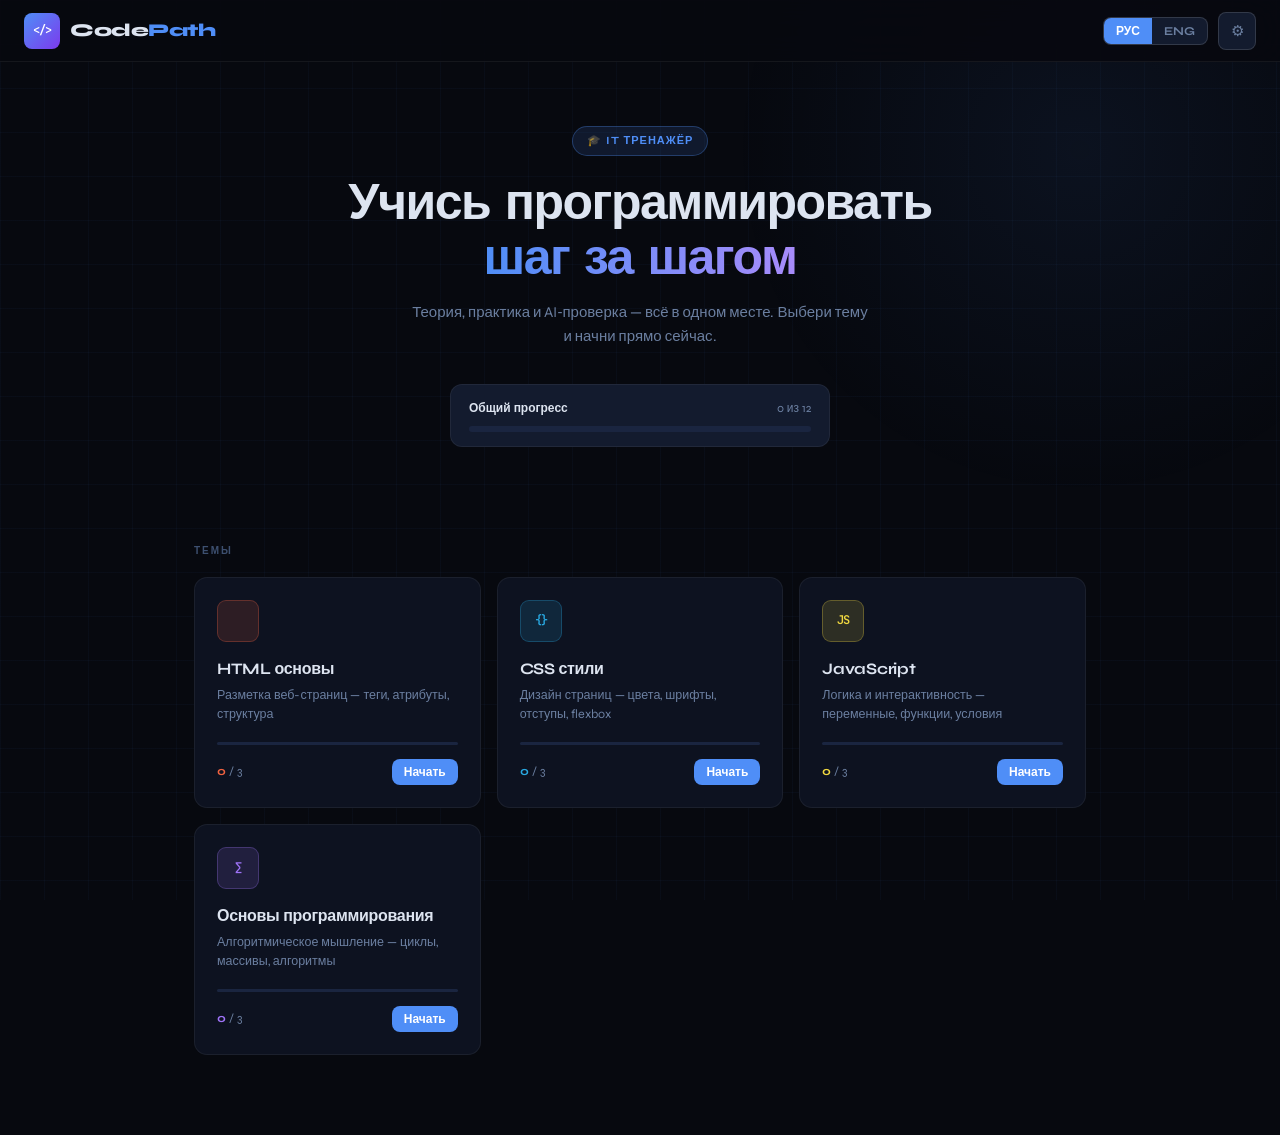
==== index.html @ 07f4901c "Create index.html" ====
<!DOCTYPE html>
<html lang="ru">
<head>
  <meta charset="UTF-8">
  <meta name="viewport" content="width=device-width, initial-scale=1.0">
  <title>CodePath — IT Тренажёр</title>
  <link rel="preconnect" href="https://fonts.googleapis.com">
  <link href="https://fonts.googleapis.com/css2?family=JetBrains+Mono:wght@400;500;600&family=Syne:wght@400;600;700;800&display=swap" rel="stylesheet">
  <style>
    :root {
      --bg:   #07090f;
      --bg2:  #0d1220;
      --bg3:  #131b2e;
      --bg4:  #1a2540;
      --bdr:  rgba(255,255,255,0.06);
      --bdr2: rgba(255,255,255,0.13);
      --txt:  #dde4f0;
      --txt2: #6b7fa0;
      --txt3: #3d5070;
      --acc:  #4f8ef7;
      --acc-g:rgba(79,142,247,0.13);
      --c-html:#f06240;
      --c-css: #29a8e0;
      --c-js:  #f0d840;
      --c-prog:#9f73f8;
      --ok:   #3ecf8e;
      --err:  #f87171;
      --warn: #fbbf24;
      --r: 13px;
      --font: 'Syne', sans-serif;
      --mono: 'JetBrains Mono', monospace;
    }
    *,*::before,*::after{box-sizing:border-box;margin:0;padding:0}
    html{scroll-behavior:smooth}
    body{font-family:var(--font);background:var(--bg);color:var(--txt);min-height:100vh;line-height:1.6;overflow-x:hidden}

    /* background grid */
    body::before{content:'';position:fixed;inset:0;
      background-image:linear-gradient(rgba(79,142,247,.04) 1px,transparent 1px),
                       linear-gradient(90deg,rgba(79,142,247,.04) 1px,transparent 1px);
      background-size:44px 44px;pointer-events:none;z-index:0}

    /* glow orbs */
    body::after{content:'';position:fixed;width:700px;height:700px;
      background:radial-gradient(circle,rgba(79,142,247,.07) 0%,transparent 70%);
      top:-200px;right:-150px;pointer-events:none;z-index:0}

    #root{position:relative;z-index:1;min-height:100vh}

    /* ── HEADER ── */
    header{
      position:sticky;top:0;z-index:100;
      background:rgba(7,9,15,.88);backdrop-filter:blur(20px);
      border-bottom:1px solid var(--bdr);
      padding:0 24px;height:62px;
      display:flex;align-items:center;justify-content:space-between}

    .logo{display:flex;align-items:center;gap:10px;cursor:pointer;text-decoration:none;color:inherit}
    .logo-mark{
      width:36px;height:36px;border-radius:8px;
      background:linear-gradient(135deg,var(--acc),#7c3aed);
      display:flex;align-items:center;justify-content:center;
      font-family:var(--mono);font-size:12px;font-weight:600;color:#fff;letter-spacing:-1px}
    .logo-name{font-size:18px;font-weight:800;letter-spacing:-.5px}
    .logo-name b{color:var(--acc);font-weight:800}

    .hdr-right{display:flex;align-items:center;gap:10px}
    .lang-sw{display:flex;background:var(--bg3);border:1px solid var(--bdr2);border-radius:8px;overflow:hidden}
    .lang-sw button{
      padding:6px 12px;font-family:var(--font);font-size:12px;font-weight:700;
      border:none;background:transparent;color:var(--txt2);cursor:pointer;transition:all .2s}
    .lang-sw button.on{background:var(--acc);color:#fff}
    .icon-btn{
      width:38px;height:38px;border:1px solid var(--bdr2);background:var(--bg3);border-radius:8px;
      color:var(--txt2);cursor:pointer;display:flex;align-items:center;justify-content:center;
      font-size:15px;transition:all .2s}
    .icon-btn:hover{border-color:var(--acc);color:var(--acc);background:var(--acc-g)}

    /* ── VIEWS ── */
    .view{display:none;animation:fadeUp .25s ease}
    .view.on{display:block}
    @keyframes fadeUp{from{opacity:0;transform:translateY(10px)}to{opacity:1;transform:translateY(0)}}

    /* ── HOME ── */
    .hero{max-width:860px;margin:0 auto;padding:64px 24px 40px;text-align:center}
    .hero-badge{
      display:inline-flex;align-items:center;gap:6px;
      background:var(--acc-g);border:1px solid rgba(79,142,247,.3);
      color:var(--acc);padding:5px 14px;border-radius:100px;
      font-size:11px;font-weight:700;letter-spacing:1px;text-transform:uppercase;margin-bottom:20px}
    .hero h1{font-size:clamp(30px,5vw,50px);font-weight:800;letter-spacing:-1.5px;line-height:1.1;margin-bottom:14px}
    .hero h1 .hl{background:linear-gradient(90deg,var(--acc),#a78bfa);-webkit-background-clip:text;-webkit-text-fill-color:transparent}
    .hero p{font-size:15px;color:var(--txt2);max-width:460px;margin:0 auto 36px}

    .overall{
      background:var(--bg3);border:1px solid var(--bdr);border-radius:12px;
      padding:14px 18px;max-width:380px;margin:0 auto 56px;text-align:left}
    .overall-top{display:flex;justify-content:space-between;font-size:12px;color:var(--txt2);margin-bottom:8px}
    .overall-top strong{color:var(--txt);font-weight:600}
    .pbar{height:6px;background:var(--bg4);border-radius:99px;overflow:hidden}
    .pbar-fill{height:100%;border-radius:99px;background:linear-gradient(90deg,var(--acc),#a78bfa);transition:width .5s ease}

    .sec-label{font-size:10px;font-weight:700;letter-spacing:2px;text-transform:uppercase;color:var(--txt3);margin-bottom:18px}
    .topics-wrap{max-width:940px;margin:0 auto;padding:0 24px 80px}
    .topics-grid{display:grid;grid-template-columns:repeat(auto-fill,minmax(270px,1fr));gap:16px}

    .tc{
      background:var(--bg2);border:1px solid var(--bdr);border-radius:var(--r);
      padding:22px;cursor:pointer;transition:all .25s;position:relative;overflow:hidden}
    .tc::after{content:'';position:absolute;top:0;left:0;right:0;height:2px;
      background:var(--tc);opacity:0;transition:opacity .2s}
    .tc:hover{border-color:var(--bdr2);transform:translateY(-2px)}
    .tc:hover::after{opacity:1}

    .tc-icon{
      width:42px;height:42px;border-radius:9px;
      background:color-mix(in srgb,var(--tc) 14%,transparent);
      border:1px solid color-mix(in srgb,var(--tc) 28%,transparent);
      display:flex;align-items:center;justify-content:center;
      font-family:var(--mono);font-size:12px;font-weight:600;
      color:var(--tc);margin-bottom:14px;letter-spacing:-1px}
    .tc-title{font-size:16px;font-weight:700;margin-bottom:5px;letter-spacing:-.3px}
    .tc-desc{font-size:12.5px;color:var(--txt2);line-height:1.5;margin-bottom:18px}
    .tc-pbar{height:3px;background:var(--bg4);border-radius:99px;margin:0 0 14px;overflow:hidden}
    .tc-pbar-fill{height:100%;border-radius:99px;background:var(--tc);transition:width .5s}
    .tc-foot{display:flex;align-items:center;justify-content:space-between}
    .tc-cnt{font-size:12px;color:var(--txt2)}
    .tc-cnt strong{color:var(--tc)}

    /* ── BUTTONS ── */
    .btn{padding:8px 16px;border-radius:8px;font-family:var(--font);font-size:13px;font-weight:600;
         cursor:pointer;transition:all .2s;border:none;display:inline-flex;align-items:center;gap:6px}
    .btn:disabled{opacity:.4;cursor:not-allowed;transform:none!important;filter:none!important}
    .btn-p{background:var(--acc);color:#fff}
    .btn-p:hover:not(:disabled){opacity:.85;transform:translateY(-1px)}
    .btn-o{background:transparent;border:1px solid var(--bdr2);color:var(--txt)}
    .btn-o:hover:not(:disabled){border-color:var(--acc);color:var(--acc)}
    .btn-ok{background:var(--ok);color:#021a0d}
    .btn-ok:hover:not(:disabled){opacity:.85}
    .btn-s{padding:6px 12px;font-size:12px}

    /* ── TOPIC VIEW ── */
    .inner{max-width:920px;margin:0 auto;padding:30px 24px 80px}
    .back-link{display:inline-flex;align-items:center;gap:6px;font-size:13px;color:var(--txt2);
               cursor:pointer;margin-bottom:28px;transition:color .2s}
    .back-link:hover{color:var(--acc)}

    .tv-head{display:flex;align-items:flex-start;gap:18px;margin-bottom:36px}
    .tv-icon{
      width:52px;height:52px;border-radius:11px;flex-shrink:0;
      display:flex;align-items:center;justify-content:center;
      font-family:var(--mono);font-size:14px;font-weight:600;letter-spacing:-1px}
    .tv-meta h2{font-size:24px;font-weight:800;letter-spacing:-.4px;margin-bottom:4px}
    .tv-meta p{font-size:13px;color:var(--txt2)}

    .ex-list{display:flex;flex-direction:column;gap:10px}
    .ex-row{
      background:var(--bg2);border:1px solid var(--bdr);border-radius:var(--r);
      padding:16px 18px;display:flex;align-items:center;gap:14px;
      cursor:pointer;transition:all .2s}
    .ex-row:hover{border-color:var(--bdr2);background:var(--bg3)}
    .ex-row.done{border-color:rgba(62,207,142,.2)}
    .ex-num{
      width:34px;height:34px;border-radius:8px;flex-shrink:0;
      display:flex;align-items:center;justify-content:center;
      font-size:12px;font-weight:700;font-family:var(--mono);
      background:var(--bg4);color:var(--txt2)}
    .ex-row.done .ex-num{background:rgba(62,207,142,.15);color:var(--ok)}
    .ex-info{flex:1}
    .ex-ttl{font-size:14px;font-weight:600;margin-bottom:1px}
    .ex-st{font-size:11.5px;color:var(--txt2)}
    .ex-row.done .ex-st{color:var(--ok)}
    .ex-arr{color:var(--txt3);font-size:18px;line-height:1}

    /* ── EXERCISE VIEW ── */
    .ev-wrap{max-width:760px;margin:0 auto;padding:28px 24px 80px}
    .ev-top{display:flex;align-items:center;justify-content:space-between;margin-bottom:28px}
    .ev-ctr{font-size:11px;color:var(--txt2);background:var(--bg3);
            padding:4px 12px;border-radius:99px;border:1px solid var(--bdr)}

    .card{background:var(--bg2);border:1px solid var(--bdr);border-radius:var(--r);padding:26px;margin-bottom:16px}
    .card.task-card{background:linear-gradient(135deg,var(--bg2),rgba(79,142,247,.04));border-color:rgba(79,142,247,.2)}

    .chip{
      display:inline-block;font-size:9.5px;font-weight:700;letter-spacing:1.5px;
      text-transform:uppercase;padding:3px 8px;border-radius:4px;margin-bottom:12px}
    .chip-t{background:rgba(79,142,247,.15);color:var(--acc)}
    .chip-task{background:rgba(159,115,248,.15);color:#a78bfa}
    .chip-ok{background:rgba(62,207,142,.15);color:var(--ok)}
    .chip-err{background:rgba(248,113,113,.15);color:var(--err)}

    .card h3{font-size:17px;font-weight:700;letter-spacing:-.3px;margin-bottom:12px}
    .theory-body{font-size:13.5px;color:var(--txt2);line-height:1.85}
    .theory-body code{
      font-family:var(--mono);font-size:12px;background:var(--bg4);
      padding:2px 6px;border-radius:4px;color:var(--acc)}
    .theory-body strong{color:var(--txt);font-weight:600}

    .task-body{font-size:14.5px;line-height:1.7}
    .task-body code{font-family:var(--mono);font-size:12.5px;background:var(--bg4);padding:2px 6px;border-radius:4px;color:#a78bfa}
    .task-body strong{font-weight:700}

    .ans-lbl{display:flex;align-items:center;justify-content:space-between;
             font-size:12px;font-weight:600;color:var(--txt2);margin-bottom:8px}
    .ans-ta{
      width:100%;min-height:90px;background:var(--bg2);border:1px solid var(--bdr2);
      border-radius:10px;padding:13px 15px;font-family:var(--mono);font-size:13px;
      color:var(--txt);resize:vertical;outline:none;transition:border-color .2s,box-shadow .2s;line-height:1.6}
    .ans-ta:focus{border-color:var(--acc);box-shadow:0 0 0 3px var(--acc-g)}
    .ans-ta::placeholder{color:var(--txt3)}

    .hint-box{
      background:var(--bg4);border:1px solid rgba(240,216,64,.2);border-radius:8px;
      padding:9px 13px;font-size:13px;color:#f0d840;font-family:var(--mono);
      margin-top:8px;display:none;animation:fadeUp .2s ease}
    .hint-box.on{display:block}

    .api-warn{
      background:rgba(251,191,36,.08);border:1px solid rgba(251,191,36,.22);
      border-radius:8px;padding:9px 13px;font-size:12.5px;color:var(--warn);
      margin-bottom:12px;display:none;align-items:center;gap:6px}
    .api-warn.on{display:flex}
    .api-warn button{background:none;border:none;color:var(--warn);text-decoration:underline;
                     cursor:pointer;font-size:12.5px;font-family:var(--font);padding:0}

    .ans-actions{display:flex;gap:10px;align-items:center;flex-wrap:wrap;margin-top:12px}

    .fb-card{
      background:var(--bg2);border:1px solid var(--bdr);border-radius:var(--r);
      padding:22px;margin-top:16px;display:none;animation:fadeUp .3s ease}
    .fb-card.ok{border-color:rgba(62,207,142,.25)}
    .fb-text{font-size:13.5px;line-height:1.85;color:var(--txt2);white-space:pre-wrap}
    .fb-actions{display:flex;gap:10px;margin-top:16px;flex-wrap:wrap}

    .done-banner{
      background:linear-gradient(135deg,rgba(62,207,142,.08),rgba(79,142,247,.06));
      border:1px solid rgba(62,207,142,.22);border-radius:var(--r);
      padding:28px;text-align:center;margin-top:20px;display:none;animation:fadeUp .4s ease}
    .done-banner.on{display:block}
    .done-banner h3{font-size:20px;margin-bottom:6px}
    .done-banner p{color:var(--txt2);font-size:13.5px}

    /* loading dots */
    .dots{display:inline-flex;gap:4px;align-items:center}
    .dots span{width:5px;height:5px;border-radius:50%;background:var(--acc);animation:dot 1.2s infinite ease-in-out}
    .dots span:nth-child(1){animation-delay:0s}
    .dots span:nth-child(2){animation-delay:.2s}
    .dots span:nth-child(3){animation-delay:.4s}
    @keyframes dot{0%,80%,100%{transform:scale(.5);opacity:.3}40%{transform:scale(1);opacity:1}}

    /* ── MODAL ── */
    .modal-ov{
      position:fixed;inset:0;background:rgba(0,0,0,.65);backdrop-filter:blur(5px);
      z-index:200;display:none;align-items:center;justify-content:center;padding:24px}
    .modal-ov.on{display:flex;animation:fadeUp .2s ease}
    .modal{
      background:var(--bg2);border:1px solid var(--bdr2);border-radius:16px;
      padding:30px;width:100%;max-width:400px}
    .modal h3{font-size:18px;font-weight:700;margin-bottom:6px}
    .modal p{font-size:13px;color:var(--txt2);margin-bottom:20px;line-height:1.6}
    .flbl{font-size:11px;font-weight:700;color:var(--txt2);display:block;margin-bottom:6px;letter-spacing:.5px}
    .finp{
      width:100%;background:var(--bg3);border:1px solid var(--bdr2);border-radius:8px;
      padding:10px 13px;font-family:var(--mono);font-size:13px;color:var(--txt);outline:none;transition:border-color .2s}
    .finp:focus{border-color:var(--acc)}
    .modal-act{display:flex;gap:10px;justify-content:flex-end;margin-top:18px}

    ::-webkit-scrollbar{width:5px}
    ::-webkit-scrollbar-track{background:var(--bg)}
    ::-webkit-scrollbar-thumb{background:var(--bg4);border-radius:99px}

    @media(max-width:600px){
      .topics-grid{grid-template-columns:1fr}
      .hero h1{font-size:26px}
      .inner,.ev-wrap{padding:18px 14px 60px}
    }
  </style>
</head>
<body>
<div id="root">

<!-- ── HEADER ── -->
<header>
  <div class="logo" onclick="goHome()">
    <div class="logo-mark">&lt;/&gt;</div>
    <div class="logo-name">Code<b>Path</b></div>
  </div>
  <div class="hdr-right">
    <div class="lang-sw">
      <button id="btn-ru" class="on" onclick="setLang('ru')">РУС</button>
      <button id="btn-en" onclick="setLang('en')">ENG</button>
    </div>
    <button class="icon-btn" onclick="openSettings()" title="API">⚙</button>
  </div>
</header>

<!-- ── HOME ── -->
<div class="view on" id="view-home">
  <div class="hero">
    <div class="hero-badge" id="h-badge">🎓 IT Тренажёр</div>
    <h1 id="h-title">Учись программировать<br><span class="hl">шаг за шагом</span></h1>
    <p id="h-sub">Теория, практика и AI-проверка — всё в одном месте. Выбери тему и начни прямо сейчас.</p>
    <div class="overall">
      <div class="overall-top"><strong id="h-prog-lbl">Общий прогресс</strong><span id="h-prog-cnt">0 / 12</span></div>
      <div class="pbar"><div class="pbar-fill" id="h-prog-fill" style="width:0%"></div></div>
    </div>
  </div>
  <div class="topics-wrap">
    <div class="sec-label" id="h-sec-lbl">ТЕМЫ</div>
    <div class="topics-grid" id="topics-grid"></div>
  </div>
</div>

<!-- ── TOPIC VIEW ── -->
<div class="view" id="view-topic">
  <div class="inner">
    <div class="back-link" id="tv-back" onclick="goHome()">← <span id="tv-back-txt">Назад к темам</span></div>
    <div class="tv-head">
      <div class="tv-icon" id="tv-icon"></div>
      <div class="tv-meta"><h2 id="tv-title"></h2><p id="tv-desc"></p></div>
    </div>
    <div class="sec-label" id="tv-sec-lbl">УПРАЖНЕНИЯ</div>
    <div class="ex-list" id="ex-list"></div>
  </div>
</div>

<!-- ── EXERCISE VIEW ── -->
<div class="view" id="view-exercise">
  <div class="ev-wrap">
    <div class="ev-top">
      <div class="back-link" id="ev-back" style="margin-bottom:0"></div>
      <div class="ev-ctr" id="ev-ctr"></div>
    </div>

    <div class="card" id="theory-card">
      <span class="chip chip-t" id="ev-theory-lbl">ТЕОРИЯ</span>
      <h3 id="ev-title"></h3>
      <div class="theory-body" id="ev-theory"></div>
    </div>

    <div class="card task-card">
      <span class="chip chip-task" id="ev-task-lbl">ЗАДАНИЕ</span>
      <div class="task-body" id="ev-task"></div>
    </div>

    <div class="api-warn" id="api-warn">
      <span>⚠</span>
      <span id="api-warn-txt"></span>
    </div>

    <div style="margin-bottom:14px">
      <div class="ans-lbl">
        <span id="ev-ans-lbl">Твой ответ</span>
        <button class="btn btn-o btn-s" onclick="toggleHint()">💡 <span id="ev-hint-lbl">Подсказка</span></button>
      </div>
      <textarea class="ans-ta" id="ans-ta" rows="4"></textarea>
      <div class="hint-box" id="hint-box"></div>
    </div>

    <div class="ans-actions">
      <button class="btn btn-p" id="check-btn" onclick="checkAnswer()">
        <span id="check-txt">Проверить ответ</span>
      </button>
    </div>

    <div class="fb-card" id="fb-card">
      <span class="chip" id="fb-chip">РЕЗУЛЬТАТ</span>
      <div class="fb-text" id="fb-text"></div>
      <div class="fb-actions" id="fb-acts"></div>
    </div>

    <div class="done-banner" id="done-banner">
      <div style="font-size:38px;margin-bottom:10px">🎉</div>
      <h3 id="done-title">Тема завершена!</h3>
      <p id="done-sub">Ты выполнил все упражнения по этой теме</p>
      <button class="btn btn-p" style="margin-top:14px" onclick="goHome()">← <span id="done-home">На главную</span></button>
    </div>
  </div>
</div>

</div><!-- #root -->

<!-- ── MODAL ── -->
<div class="modal-ov" id="modal-settings" onclick="if(event.target===this)closeSettings()">
  <div class="modal">
    <h3 id="m-title">Настройки API</h3>
    <p id="m-desc">Ключ нужен для AI‑проверки ответов. Он хранится только в твоём браузере.</p>
    <label class="flbl" id="m-lbl">Claude API ключ</label>
    <input class="finp" type="password" id="api-input" placeholder="sk-ant-api03-...">
    <div class="modal-act">
      <button class="btn btn-o" onclick="closeSettings()" id="m-cancel">Отмена</button>
      <button class="btn btn-p" onclick="saveSettings()" id="m-save">Сохранить</button>
    </div>
  </div>
</div>

<script>
// ─────────────────────────── STRINGS ───────────────────────────
const STR = {
  ru:{
    badge:'🎓 IT Тренажёр',
    title:'Учись программировать<br><span class="hl">шаг за шагом</span>',
    sub:'Теория, практика и AI‑проверка — всё в одном месте. Выбери тему и начни прямо сейчас.',
    progLbl:'Общий прогресс',topicsSec:'ТЕМЫ',exSec:'УПРАЖНЕНИЯ',
    theoryLbl:'ТЕОРИЯ',taskLbl:'ЗАДАНИЕ',fbLbl:'РЕЗУЛЬТАТ',
    ansLbl:'Твой ответ',hintLbl:'Подсказка',
    checkBtn:'Проверить ответ',checking:'Проверяю...',
    next:'→ Следующее',retry:'Попробовать снова',
    back:'Назад к темам',home:'На главную',
    start:'Начать',cont:'Продолжить',done:'✓ Завершено',
    stDone:'✓ Выполнено',stPend:'Не выполнено',
    warnPre:'Добавь API ключ в ',warnLink:'настройках',warnPost:' для AI‑проверки.',
    doneTitle:'Тема завершена!',doneSub:'Ты выполнил все упражнения по этой теме',
    mTitle:'Настройки API',
    mDesc:'Ключ нужен для AI‑проверки ответов. Он хранится только в твоём браузере.',
    mLbl:'Claude API ключ',mCancel:'Отмена',mSave:'Сохранить',
    netErr:'⚠ Ошибка соединения. Проверь интернет и API ключ.',
    keyErr:'⚠ API ключ не найден. Добавь его в настройках (⚙).',
    of:'из',ph:'Напиши свой ответ здесь...'
  },
  en:{
    badge:'🎓 IT Trainer',
    title:'Learn to code<br><span class="hl">step by step</span>',
    sub:'Theory, practice, and AI feedback — all in one place. Choose a topic and start now.',
    progLbl:'Overall Progress',topicsSec:'TOPICS',exSec:'EXERCISES',
    theoryLbl:'THEORY',taskLbl:'TASK',fbLbl:'RESULT',
    ansLbl:'Your Answer',hintLbl:'Hint',
    checkBtn:'Check Answer',checking:'Checking...',
    next:'→ Next',retry:'Try Again',
    back:'Back to Topics',home:'Home',
    start:'Start',cont:'Continue',done:'✓ Done',
    stDone:'✓ Completed',stPend:'Not completed',
    warnPre:'Add an API key in ',warnLink:'settings',warnPost:' to enable AI checking.',
    doneTitle:'Topic Completed!',doneSub:'You completed all exercises in this topic',
    mTitle:'API Settings',
    mDesc:'The key is used for AI answer checking. It is stored only in your browser.',
    mLbl:'Claude API Key',mCancel:'Cancel',mSave:'Save',
    netErr:'⚠ Connection error. Check your internet and API key.',
    keyErr:'⚠ API key not found. Add it in settings (⚙).',
    of:'of',ph:'Write your answer here...'
  }
};

// ─────────────────────────── DATA ───────────────────────────
const TOPICS = {
  html:{
    icon:'</>',color:'#f06240',
    ru:{title:'HTML основы',desc:'Разметка веб-страниц — теги, атрибуты, структура'},
    en:{title:'HTML Basics',desc:'Web page markup — tags, attributes, structure'},
    exercises:[
      {id:'html-1',
       ru:{title:'Первый тег',
           theory:`<strong>HTML</strong> — язык разметки для создания веб-страниц.<br><br>
Каждый элемент описывается <strong>тегом</strong>:<br>
<code>&lt;тег&gt;содержимое&lt;/тег&gt;</code><br><br>
Заголовки: <code>&lt;h1&gt;</code> — самый крупный, <code>&lt;h6&gt;</code> — самый мелкий.`,
           task:'Напиши HTML-код заголовка первого уровня с текстом: <strong>Привет, мир!</strong>',
           hint:'&lt;h1&gt;Привет, мир!&lt;/h1&gt;'},
       en:{title:'First Tag',
           theory:`<strong>HTML</strong> is the markup language for web pages.<br><br>
Every element is described with a <strong>tag</strong>:<br>
<code>&lt;tag&gt;content&lt;/tag&gt;</code><br><br>
Headings: <code>&lt;h1&gt;</code> is largest, <code>&lt;h6&gt;</code> is smallest.`,
           task:'Write HTML code for a first-level heading with text: <strong>Hello, World!</strong>',
           hint:'&lt;h1&gt;Hello, World!&lt;/h1&gt;'}},
      {id:'html-2',
       ru:{title:'Ссылки',
           theory:`Ссылки — тег <code>&lt;a&gt;</code> с атрибутом <code>href</code>:<br>
<code>&lt;a href="https://example.com"&gt;текст&lt;/a&gt;</code><br><br>
Открыть в новой вкладке: <code>target="_blank"</code>`,
           task:'Создай ссылку на <strong>https://google.com</strong> с текстом <strong>Поиск</strong>',
           hint:'&lt;a href="https://google.com"&gt;Поиск&lt;/a&gt;'},
       en:{title:'Links',
           theory:`Links use the <code>&lt;a&gt;</code> tag with an <code>href</code> attribute:<br>
<code>&lt;a href="https://example.com"&gt;text&lt;/a&gt;</code><br><br>
Open in a new tab: <code>target="_blank"</code>`,
           task:'Create a link to <strong>https://google.com</strong> with text <strong>Search</strong>',
           hint:'&lt;a href="https://google.com"&gt;Search&lt;/a&gt;'}},
      {id:'html-3',
       ru:{title:'Списки',
           theory:`Два вида списков:<br>
• <code>&lt;ul&gt;</code> — маркированный<br>
• <code>&lt;ol&gt;</code> — нумерованный<br><br>
Каждый пункт — <code>&lt;li&gt;</code>:<br>
<code>&lt;ul&gt;&lt;li&gt;Пункт&lt;/li&gt;&lt;li&gt;Пункт&lt;/li&gt;&lt;/ul&gt;</code>`,
           task:'Создай маркированный список с тремя любыми языками программирования',
           hint:'&lt;ul&gt;&lt;li&gt;Python&lt;/li&gt;&lt;li&gt;JavaScript&lt;/li&gt;&lt;li&gt;HTML&lt;/li&gt;&lt;/ul&gt;'},
       en:{title:'Lists',
           theory:`Two list types:<br>
• <code>&lt;ul&gt;</code> — unordered (bulleted)<br>
• <code>&lt;ol&gt;</code> — ordered (numbered)<br><br>
Each item uses <code>&lt;li&gt;</code>:<br>
<code>&lt;ul&gt;&lt;li&gt;Item&lt;/li&gt;&lt;li&gt;Item&lt;/li&gt;&lt;/ul&gt;</code>`,
           task:'Create an unordered list with three programming languages',
           hint:'&lt;ul&gt;&lt;li&gt;Python&lt;/li&gt;&lt;li&gt;JavaScript&lt;/li&gt;&lt;li&gt;HTML&lt;/li&gt;&lt;/ul&gt;'}}
    ]
  },
  css:{
    icon:'{}',color:'#29a8e0',
    ru:{title:'CSS стили',desc:'Дизайн страниц — цвета, шрифты, отступы, flexbox'},
    en:{title:'CSS Styles',desc:'Page design — colors, fonts, spacing, flexbox'},
    exercises:[
      {id:'css-1',
       ru:{title:'Цвет текста',
           theory:`<strong>CSS</strong> задаёт внешний вид HTML-элементов.<br><br>
Синтаксис: <code>селектор { свойство: значение; }</code><br><br>
Цвет текста — <code>color</code>:<br>
<code>p { color: red; }</code><br><br>
Цвет фона — <code>background-color</code>:<br>
<code>body { background-color: #fff; }</code>`,
           task:'Напиши CSS, чтобы все <code>&lt;h1&gt;</code> были синими (<code>blue</code>)',
           hint:'h1 { color: blue; }'},
       en:{title:'Text Color',
           theory:`<strong>CSS</strong> defines how HTML elements look.<br><br>
Syntax: <code>selector { property: value; }</code><br><br>
Text color — <code>color</code>:<br>
<code>p { color: red; }</code><br><br>
Background — <code>background-color</code>:<br>
<code>body { background-color: #fff; }</code>`,
           task:'Write CSS to make all <code>&lt;h1&gt;</code> tags blue',
           hint:'h1 { color: blue; }'}},
      {id:'css-2',
       ru:{title:'Отступы',
           theory:`• <code>padding</code> — внутренний отступ<br>
• <code>margin</code> — внешний отступ<br><br>
<code>div { padding: 20px; }</code> — со всех сторон<br>
<code>div { margin-bottom: 10px; }</code> — только снизу`,
           task:'CSS для <code>.card</code>: внутренний отступ <code>20px</code>, внешний снизу <code>10px</code>',
           hint:'.card { padding: 20px; margin-bottom: 10px; }'},
       en:{title:'Spacing',
           theory:`• <code>padding</code> — inner spacing<br>
• <code>margin</code> — outer spacing<br><br>
<code>div { padding: 20px; }</code> — all sides<br>
<code>div { margin-bottom: 10px; }</code> — bottom only`,
           task:'CSS for <code>.card</code>: <code>20px</code> padding and <code>10px</code> bottom margin',
           hint:'.card { padding: 20px; margin-bottom: 10px; }'}},
      {id:'css-3',
       ru:{title:'Flexbox',
           theory:`<code>display: flex</code> — включает flexbox.<br><br>
<code>justify-content</code> — по горизонтали:<br>
<code>center</code>, <code>flex-start</code>, <code>space-between</code><br><br>
<code>align-items</code> — по вертикали:<br>
<code>center</code>, <code>flex-start</code>, <code>flex-end</code>`,
           task:'CSS для <code>.container</code>: flexbox, элементы по центру горизонтально и вертикально',
           hint:'.container { display: flex; justify-content: center; align-items: center; }'},
       en:{title:'Flexbox',
           theory:`<code>display: flex</code> — enables flexbox.<br><br>
<code>justify-content</code> — horizontal alignment:<br>
<code>center</code>, <code>flex-start</code>, <code>space-between</code><br><br>
<code>align-items</code> — vertical alignment:<br>
<code>center</code>, <code>flex-start</code>, <code>flex-end</code>`,
           task:'CSS for <code>.container</code>: flexbox, elements centered horizontally and vertically',
           hint:'.container { display: flex; justify-content: center; align-items: center; }'}}
    ]
  },
  js:{
    icon:'JS',color:'#f0d840',
    ru:{title:'JavaScript',desc:'Логика и интерактивность — переменные, функции, условия'},
    en:{title:'JavaScript',desc:'Logic and interactivity — variables, functions, conditions'},
    exercises:[
      {id:'js-1',
       ru:{title:'Переменные',
           theory:`Три способа объявить переменную:<br><br>
• <code>let</code> — можно переопределить<br>
• <code>const</code> — нельзя переопределить<br>
• <code>var</code> — устаревший, лучше не использовать<br><br>
<code>let name = "Алибек";</code><br>
<code>const pi = 3.14;</code>`,
           task:'Объяви <code>let greeting</code> со значением <code>"Привет, мир!"</code>',
           hint:'let greeting = "Привет, мир!";'},
       en:{title:'Variables',
           theory:`Three ways to declare a variable:<br><br>
• <code>let</code> — can be reassigned<br>
• <code>const</code> — cannot be reassigned<br>
• <code>var</code> — old, avoid if possible<br><br>
<code>let name = "Alex";</code><br>
<code>const pi = 3.14;</code>`,
           task:'Declare <code>let greeting</code> with value <code>"Hello, World!"</code>',
           hint:'let greeting = "Hello, World!";'}},
      {id:'js-2',
       ru:{title:'Функции',
           theory:`Функция — блок кода с именем:<br><br>
<code>function name(a, b) {<br>
&nbsp;&nbsp;return a + b;<br>
}</code><br><br>
Вызов: <code>name(2, 3)</code> → <code>5</code>`,
           task:'Напиши функцию <code>multiply(a, b)</code>, возвращающую произведение двух чисел',
           hint:'function multiply(a, b) { return a * b; }'},
       en:{title:'Functions',
           theory:`A function is a named block of code:<br><br>
<code>function name(a, b) {<br>
&nbsp;&nbsp;return a + b;<br>
}</code><br><br>
Call: <code>name(2, 3)</code> → <code>5</code>`,
           task:'Write a function <code>multiply(a, b)</code> that returns the product of two numbers',
           hint:'function multiply(a, b) { return a * b; }'}},
      {id:'js-3',
       ru:{title:'Условие if/else',
           theory:`<code>if</code> — выполняет код при условии:<br><br>
<code>if (условие) {<br>
&nbsp;&nbsp;// если true<br>
} else {<br>
&nbsp;&nbsp;// если false<br>
}</code><br><br>
<code>===</code> равно · <code>!==</code> не равно<br>
<code>&gt;</code> больше · <code>&lt;</code> меньше`,
           task:'Напиши функцию <code>isAdult(age)</code>: возвращает <code>true</code> если >= 18, иначе <code>false</code>',
           hint:'function isAdult(age) { if (age >= 18) return true; return false; }'},
       en:{title:'if/else Condition',
           theory:`<code>if</code> runs code conditionally:<br><br>
<code>if (condition) {<br>
&nbsp;&nbsp;// if true<br>
} else {<br>
&nbsp;&nbsp;// if false<br>
}</code><br><br>
<code>===</code> equal · <code>!==</code> not equal<br>
<code>&gt;</code> greater · <code>&lt;</code> less`,
           task:'Write a function <code>isAdult(age)</code>: returns <code>true</code> if >= 18, else <code>false</code>',
           hint:'function isAdult(age) { if (age >= 18) return true; return false; }'}}
    ]
  },
  prog:{
    icon:'∑',color:'#9f73f8',
    ru:{title:'Основы программирования',desc:'Алгоритмическое мышление — циклы, массивы, алгоритмы'},
    en:{title:'Programming Basics',desc:'Algorithmic thinking — loops, arrays, algorithms'},
    exercises:[
      {id:'prog-1',
       ru:{title:'Цикл for',
           theory:`Цикл повторяет блок кода.<br><br>
<code>for</code> — когда знаешь сколько раз:<br>
<code>for (let i = 0; i &lt; 5; i++) {<br>
&nbsp;&nbsp;console.log(i);<br>
}</code><br><br>
Выведет: 0, 1, 2, 3, 4`,
           task:'Напиши цикл <code>for</code>, выводящий числа от <strong>1 до 5</strong> через <code>console.log</code>',
           hint:'for (let i = 1; i &lt;= 5; i++) { console.log(i); }'},
       en:{title:'for Loop',
           theory:`A loop repeats a block of code.<br><br>
<code>for</code> — when you know how many times:<br>
<code>for (let i = 0; i &lt; 5; i++) {<br>
&nbsp;&nbsp;console.log(i);<br>
}</code><br><br>
Prints: 0, 1, 2, 3, 4`,
           task:'Write a <code>for</code> loop that prints numbers from <strong>1 to 5</strong> via <code>console.log</code>',
           hint:'for (let i = 1; i &lt;= 5; i++) { console.log(i); }'}},
      {id:'prog-2',
       ru:{title:'Массивы',
           theory:`Массив хранит несколько значений:<br><br>
<code>let fruits = ["яблоко", "банан"];</code><br><br>
Индексы — с нуля: <code>fruits[0]</code> → "яблоко"<br>
Длина: <code>fruits.length</code><br>
Добавить: <code>fruits.push("груша")</code>`,
           task:'Создай массив <code>colors</code> с тремя цветами: "красный", "синий", "зелёный"',
           hint:'let colors = ["красный", "синий", "зелёный"];'},
       en:{title:'Arrays',
           theory:`An array stores multiple values:<br><br>
<code>let fruits = ["apple", "banana"];</code><br><br>
Indexes start at 0: <code>fruits[0]</code> → "apple"<br>
Length: <code>fruits.length</code><br>
Add: <code>fruits.push("pear")</code>`,
           task:'Create an array <code>colors</code> with three colors: "red", "blue", "green"',
           hint:'let colors = ["red", "blue", "green"];'}},
      {id:'prog-3',
       ru:{title:'Функция max',
           theory:`Алгоритм — последовательность шагов для решения задачи.<br><br>
Пример — найти максимум двух чисел:<br>
<code>function max(a, b) {<br>
&nbsp;&nbsp;if (a > b) return a;<br>
&nbsp;&nbsp;return b;<br>
}</code>`,
           task:'Напиши функцию <code>sum(arr)</code>, которая принимает массив чисел и возвращает их сумму',
           hint:'function sum(arr) { let t=0; for(let i=0;i&lt;arr.length;i++) t+=arr[i]; return t; }'},
       en:{title:'max Function',
           theory:`An algorithm is a sequence of steps to solve a problem.<br><br>
Example — find the maximum of two numbers:<br>
<code>function max(a, b) {<br>
&nbsp;&nbsp;if (a > b) return a;<br>
&nbsp;&nbsp;return b;<br>
}</code>`,
           task:'Write a function <code>sum(arr)</code> that takes an array of numbers and returns their sum',
           hint:'function sum(arr) { let t=0; for(let i=0;i&lt;arr.length;i++) t+=arr[i]; return t; }'}}
    ]
  }
};

const TOPIC_KEYS = ['html','css','js','prog'];
const TOTAL = TOPIC_KEYS.reduce((s,k)=>s+TOPICS[k].exercises.length,0);

// ─────────────────────────── STATE ───────────────────────────
let S = {
  lang: localStorage.getItem('cp_lang')||'ru',
  apiKey: localStorage.getItem('cp_apikey')||'',
  progress: JSON.parse(localStorage.getItem('cp_prog')||'{}'),
  view: 'home',
  topic: null,
  exIdx: 0,
  hintOn: false,
};

function t(k){ return STR[S.lang][k]||k; }
function save(){ localStorage.setItem('cp_lang',S.lang); localStorage.setItem('cp_prog',JSON.stringify(S.progress)); }
function isDone(id){ return !!S.progress[id]; }
function markDone(id){ S.progress[id]=true; save(); }

function topicProgress(key){
  const exs=TOPICS[key].exercises;
  return {done:exs.filter(e=>isDone(e.id)).length, total:exs.length};
}
function totalDone(){ return TOPIC_KEYS.reduce((s,k)=>s+topicProgress(k).done,0); }

// ─────────────────────────── NAV ───────────────────────────
function showView(name){
  document.querySelectorAll('.view').forEach(v=>v.classList.remove('on'));
  document.getElementById('view-'+name).classList.add('on');
  S.view=name; window.scrollTo(0,0);
}
function goHome(){ renderHome(); showView('home'); }
function goTopic(key){ S.topic=key; renderTopic(key); showView('topic'); }
function goEx(key,idx){ S.topic=key; S.exIdx=idx; renderEx(); showView('exercise'); }

// ─────────────────────────── RENDER HOME ───────────────────────────
function renderHome(){
  const l=S.lang;
  document.getElementById('h-badge').textContent=t('badge');
  document.getElementById('h-title').innerHTML=t('title');
  document.getElementById('h-sub').textContent=t('sub');
  document.getElementById('h-prog-lbl').textContent=t('progLbl');
  document.getElementById('h-sec-lbl').textContent=t('topicsSec');

  const d=totalDone();
  document.getElementById('h-prog-cnt').textContent=d+' '+t('of')+' '+TOTAL;
  document.getElementById('h-prog-fill').style.width=(d/TOTAL*100)+'%';

  const grid=document.getElementById('topics-grid');
  grid.innerHTML='';
  TOPIC_KEYS.forEach(key=>{
    const tp=TOPICS[key];
    const {done:td,total}=topicProgress(key);
    const pct=Math.round(td/total*100);
    const complete=td===total, started=td>0;
    const btnTxt=complete?t('done'):started?t('cont'):t('start');
    const btnCls=complete?'btn-ok':'btn-p';
    const pendIdx=tp.exercises.findIndex(e=>!isDone(e.id));
    const target=pendIdx>=0?pendIdx:0;

    const c=document.createElement('div');
    c.className='tc';
    c.style.cssText=`--tc:${tp.color}`;
    c.innerHTML=`
      <div class="tc-icon">${tp.icon}</div>
      <div class="tc-title">${tp[l].title}</div>
      <div class="tc-desc">${tp[l].desc}</div>
      <div class="tc-pbar"><div class="tc-pbar-fill" style="width:${pct}%"></div></div>
      <div class="tc-foot">
        <div class="tc-cnt"><strong>${td}</strong> / ${total}</div>
        <button class="btn ${btnCls} btn-s" onclick="event.stopPropagation();goEx('${key}',${target})">${btnTxt}</button>
      </div>`;
    c.addEventListener('click',()=>goTopic(key));
    grid.appendChild(c);
  });
}

// ─────────────────────────── RENDER TOPIC ───────────────────────────
function renderTopic(key){
  const l=S.lang, tp=TOPICS[key];
  document.getElementById('tv-back-txt').textContent=t('back');
  document.getElementById('tv-sec-lbl').textContent=t('exSec');

  const ico=document.getElementById('tv-icon');
  ico.textContent=tp.icon;
  ico.style.cssText=`background:color-mix(in srgb,${tp.color} 14%,transparent);border:1px solid color-mix(in srgb,${tp.color} 28%,transparent);color:${tp.color};font-family:var(--mono);font-size:14px;font-weight:600;letter-spacing:-1px`;

  document.getElementById('tv-title').textContent=tp[l].title;
  document.getElementById('tv-desc').textContent=tp[l].desc;

  const list=document.getElementById('ex-list');
  list.innerHTML='';
  tp.exercises.forEach((ex,i)=>{
    const done=isDone(ex.id);
    const row=document.createElement('div');
    row.className='ex-row'+(done?' done':'');
    row.innerHTML=`
      <div class="ex-num">${done?'✓':(i+1)}</div>
      <div class="ex-info">
        <div class="ex-ttl">${ex[l].title}</div>
        <div class="ex-st">${done?t('stDone'):t('stPend')}</div>
      </div>
      <div class="ex-arr">›</div>`;
    row.addEventListener('click',()=>goEx(key,i));
    list.appendChild(row);
  });
}

// ─────────────────────────── RENDER EXERCISE ───────────────────────────
function renderEx(){
  const l=S.lang, key=S.topic, idx=S.exIdx;
  const tp=TOPICS[key], ex=tp.exercises[idx];

  // back breadcrumb
  const back=document.getElementById('ev-back');
  back.innerHTML=`← <span style="color:var(--txt3)">${tp[l].title}</span>`;
  back.onclick=()=>goTopic(key);

  document.getElementById('ev-ctr').textContent=`${idx+1} ${t('of')} ${tp.exercises.length}`;
  document.getElementById('ev-theory-lbl').textContent=t('theoryLbl');
  document.getElementById('ev-task-lbl').textContent=t('taskLbl');
  document.getElementById('ev-title').textContent=ex[l].title;
  document.getElementById('ev-theory').innerHTML=ex[l].theory;
  document.getElementById('ev-task').innerHTML=ex[l].task;
  document.getElementById('ev-ans-lbl').textContent=t('ansLbl');
  document.getElementById('ev-hint-lbl').textContent=t('hintLbl');
  document.getElementById('check-txt').textContent=t('checkBtn');

  const ta=document.getElementById('ans-ta');
  ta.value=''; ta.placeholder=t('ph');

  S.hintOn=false;
  const hb=document.getElementById('hint-box');
  hb.classList.remove('on'); hb.innerHTML=ex[l].hint;

  // API warning
  const warn=document.getElementById('api-warn');
  if(!S.apiKey){
    warn.classList.add('on');
    document.getElementById('api-warn-txt').innerHTML=
      t('warnPre')+'<button onclick="openSettings()">'+t('warnLink')+'</button>'+t('warnPost');
  } else { warn.classList.remove('on'); }

  // reset feedback
  document.getElementById('fb-card').style.display='none';
  document.getElementById('done-banner').classList.remove('on');
  const cb=document.getElementById('check-btn');
  cb.disabled=false;
  document.getElementById('check-txt').textContent=t('checkBtn');
}

function toggleHint(){
  S.hintOn=!S.hintOn;
  document.getElementById('hint-box').classList.toggle('on',S.hintOn);
}

// ─────────────────────────── CHECK ANSWER ───────────────────────────
async function checkAnswer(){
  const ans=document.getElementById('ans-ta').value.trim();
  if(!ans){ document.getElementById('ans-ta').focus(); return; }

  const btn=document.getElementById('check-btn');
  btn.disabled=true;
  document.getElementById('check-txt').innerHTML='<span class="dots"><span></span><span></span><span></span></span>';

  const l=S.lang, key=S.topic, idx=S.exIdx;
  const ex=TOPICS[key].exercises[idx];

  if(!S.apiKey){
    showFeedback(t('keyErr'),false);
    btn.disabled=false;
    document.getElementById('check-txt').textContent=t('checkBtn');
    return;
  }

  const taskClean=ex[l].task.replace(/<[^>]*>/g,'');
  const sys=l==='ru'
    ?`Ты — дружелюбный IT-наставник для начинающих. Ученик выполняет упражнение "${ex[l].title}".
Задание: "${taskClean}"
Проверь ответ. Напиши 4–6 предложений на русском:
1. Правильно ли выполнено (да/нет/частично)
2. Что сделано верно
3. Если есть ошибки — объясни просто
4. Подбадривание`
    :`You are a friendly IT mentor for beginners. The student is solving "${ex[l].title}".
Task: "${taskClean}"
Check the answer. Write 4–6 sentences in English:
1. Whether correct (yes/no/partially)
2. What is done right
3. If errors — explain simply
4. Encouragement`;

  try{
    const res=await fetch('https://api.anthropic.com/v1/messages',{
      method:'POST',
      headers:{
        'Content-Type':'application/json',
        'x-api-key':S.apiKey,
        'anthropic-version':'2023-06-01',
        'anthropic-dangerous-direct-browser-access':'true'
      },
      body:JSON.stringify({
        model:'claude-3-5-haiku-20241022',
        max_tokens:500,
        system:sys,
        messages:[{role:'user',content:(l==='ru'?'Ответ ученика: ':'Student answer: ')+ans}]
      })
    });
    const data=await res.json();
    if(data.content&&data.content[0]){
      const fb=data.content[0].text;
      const ok=/правильно|верно|отлично|молодец|correct|right|great|well done|perfect|good job/i.test(fb);
      showFeedback(fb,ok);
      if(ok) markDone(ex.id);
    } else { showFeedback(t('netErr'),false); }
  }catch(e){ showFeedback(t('netErr'),false); }

  btn.disabled=false;
  document.getElementById('check-txt').textContent=t('checkBtn');
}

function showFeedback(text,ok){
  const card=document.getElementById('fb-card');
  const chip=document.getElementById('fb-chip');
  card.style.display='block';
  card.className='fb-card'+(ok?' ok':'');
  chip.textContent=t('fbLbl');
  chip.className='chip '+(ok?'chip-ok':'chip-err');
  document.getElementById('fb-text').textContent=text;

  const acts=document.getElementById('fb-acts');
  acts.innerHTML='';
  const key=S.topic, idx=S.exIdx, tp=TOPICS[key];
  const hasNext=idx<tp.exercises.length-1;

  if(ok&&hasNext){
    const nb=document.createElement('button');
    nb.className='btn btn-p';
    nb.textContent=t('next');
    nb.onclick=()=>goEx(key,idx+1);
    acts.appendChild(nb);
  }
  if(!ok){
    const rb=document.createElement('button');
    rb.className='btn btn-o';
    rb.textContent=t('retry');
    rb.onclick=()=>{ card.style.display='none'; document.getElementById('ans-ta').focus(); };
    acts.appendChild(rb);
  }
  if(ok&&tp.exercises.every(e=>isDone(e.id))){
    const db=document.getElementById('done-banner');
    db.classList.add('on');
    document.getElementById('done-title').textContent=t('doneTitle');
    document.getElementById('done-sub').textContent=t('doneSub');
    document.getElementById('done-home').textContent=t('home');
  }
}

// ─────────────────────────── SETTINGS ───────────────────────────
function openSettings(){
  document.getElementById('m-title').textContent=t('mTitle');
  document.getElementById('m-desc').textContent=t('mDesc');
  document.getElementById('m-lbl').textContent=t('mLbl');
  document.getElementById('m-cancel').textContent=t('mCancel');
  document.getElementById('m-save').textContent=t('mSave');
  document.getElementById('api-input').value=S.apiKey;
  document.getElementById('modal-settings').classList.add('on');
}
function closeSettings(){ document.getElementById('modal-settings').classList.remove('on'); }
function saveSettings(){
  S.apiKey=document.getElementById('api-input').value.trim();
  localStorage.setItem('cp_apikey',S.apiKey);
  closeSettings();
  if(S.view==='exercise'){
    const w=document.getElementById('api-warn');
    S.apiKey?w.classList.remove('on'):w.classList.add('on');
  }
}

// ─────────────────────────── LANG ───────────────────────────
function setLang(l){
  S.lang=l;
  localStorage.setItem('cp_lang',l);
  document.getElementById('btn-ru').classList.toggle('on',l==='ru');
  document.getElementById('btn-en').classList.toggle('on',l==='en');
  if(S.view==='home') renderHome();
  else if(S.view==='topic') renderTopic(S.topic);
  else if(S.view==='exercise') renderEx();
}

// ─────────────────────────── INIT ───────────────────────────
setLang(S.lang);
renderHome();
</script>
</body>
</html>
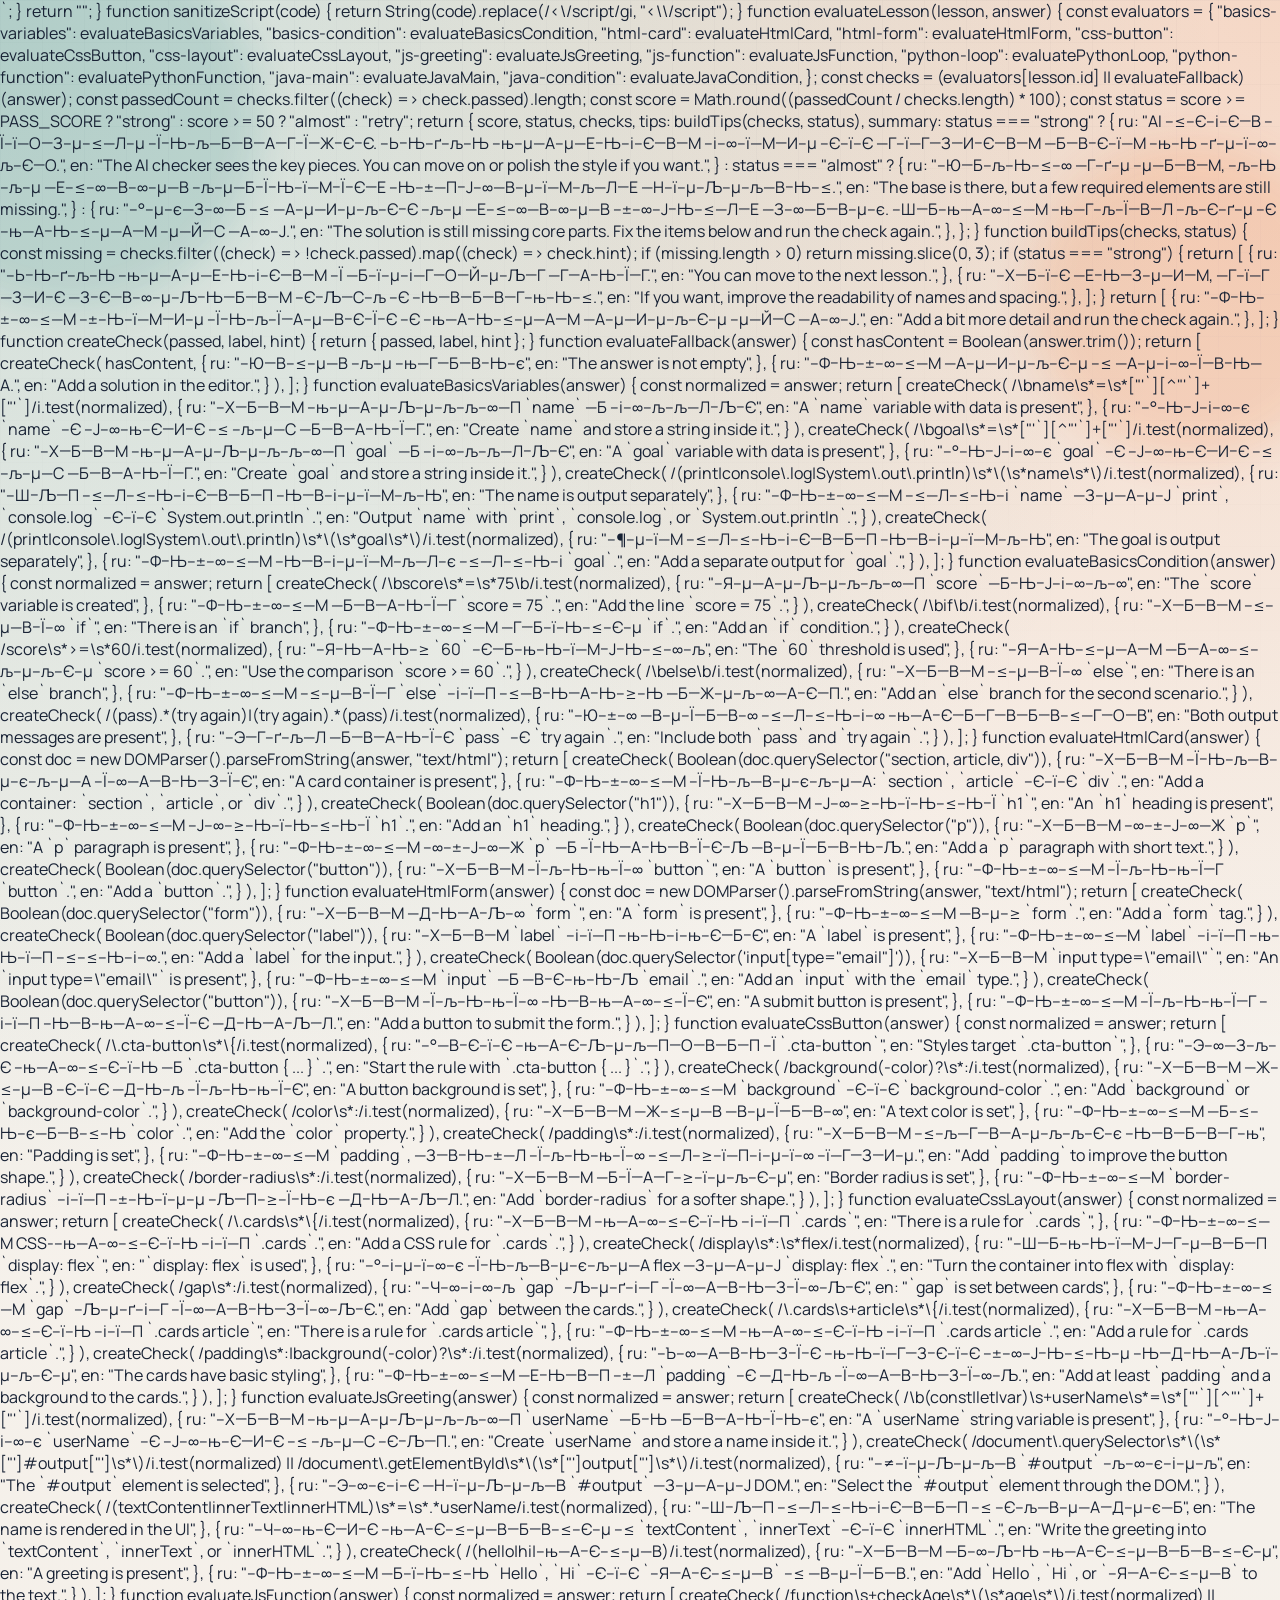
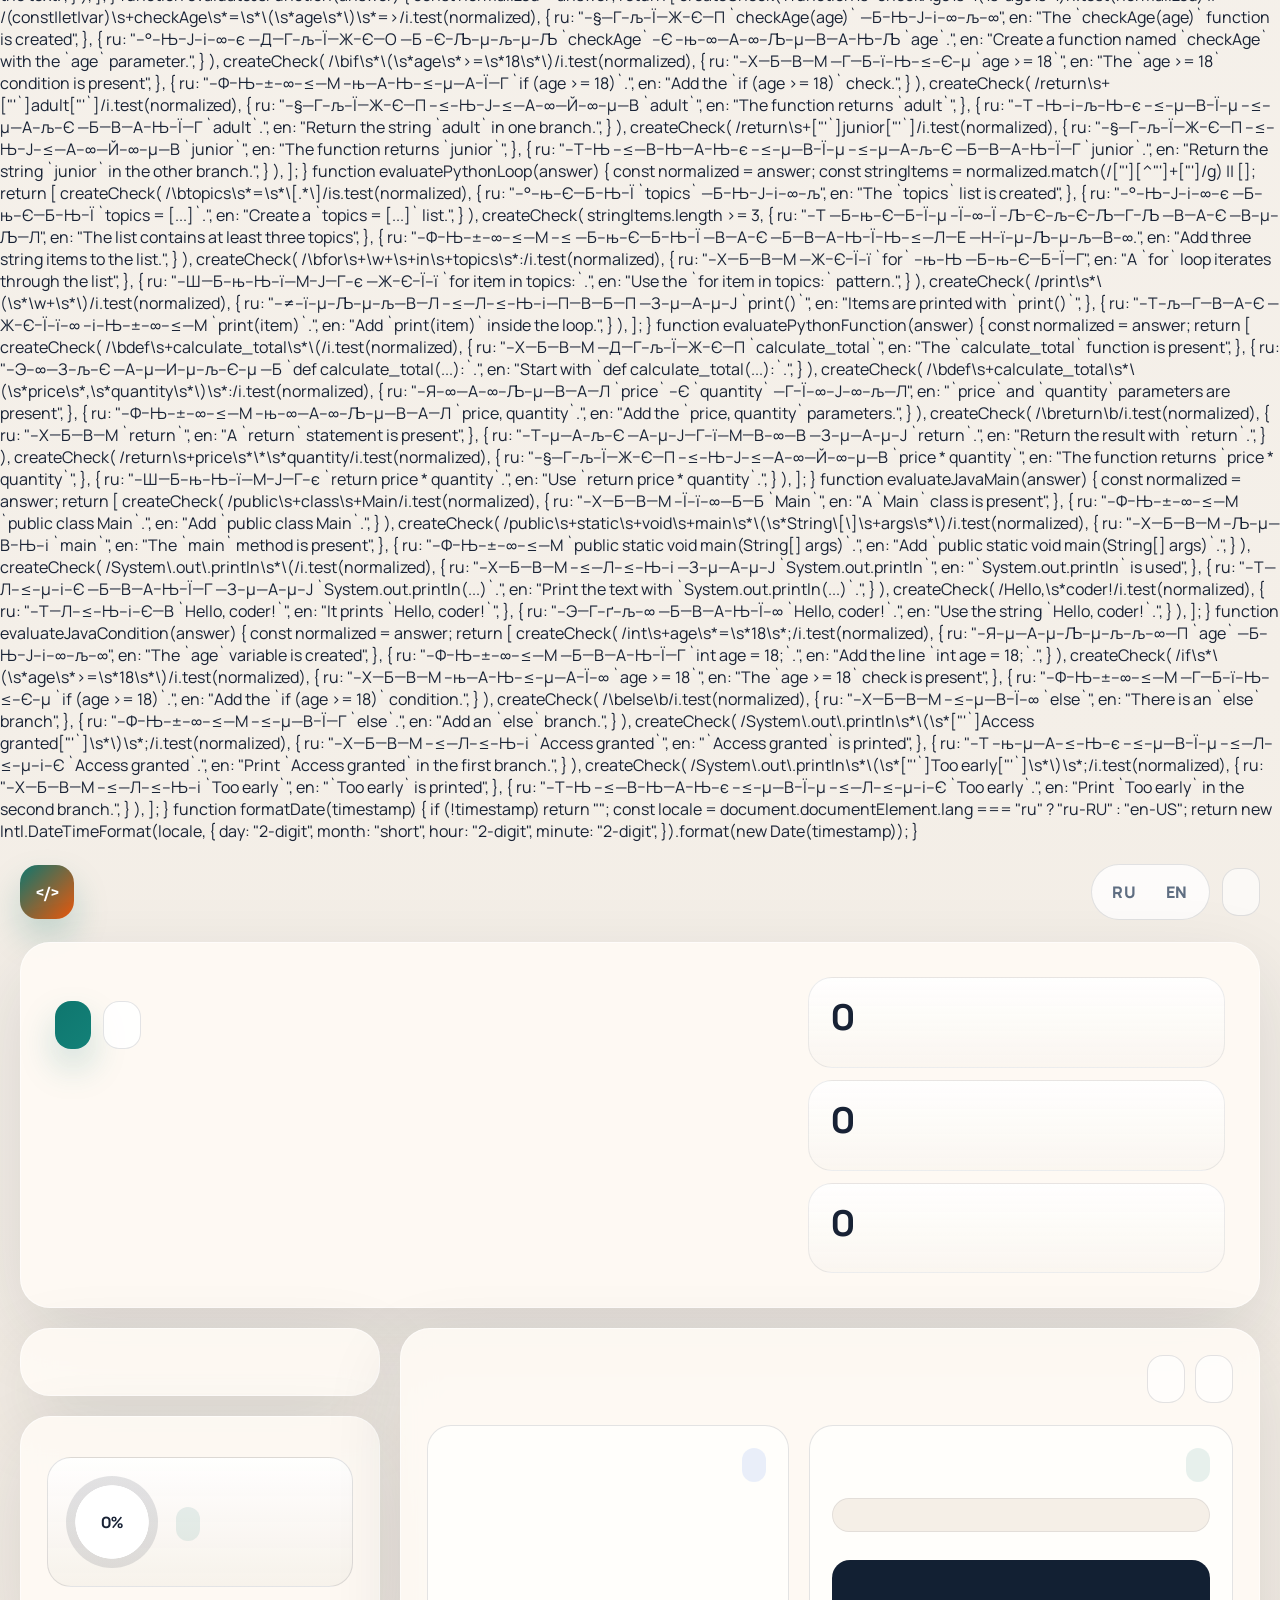
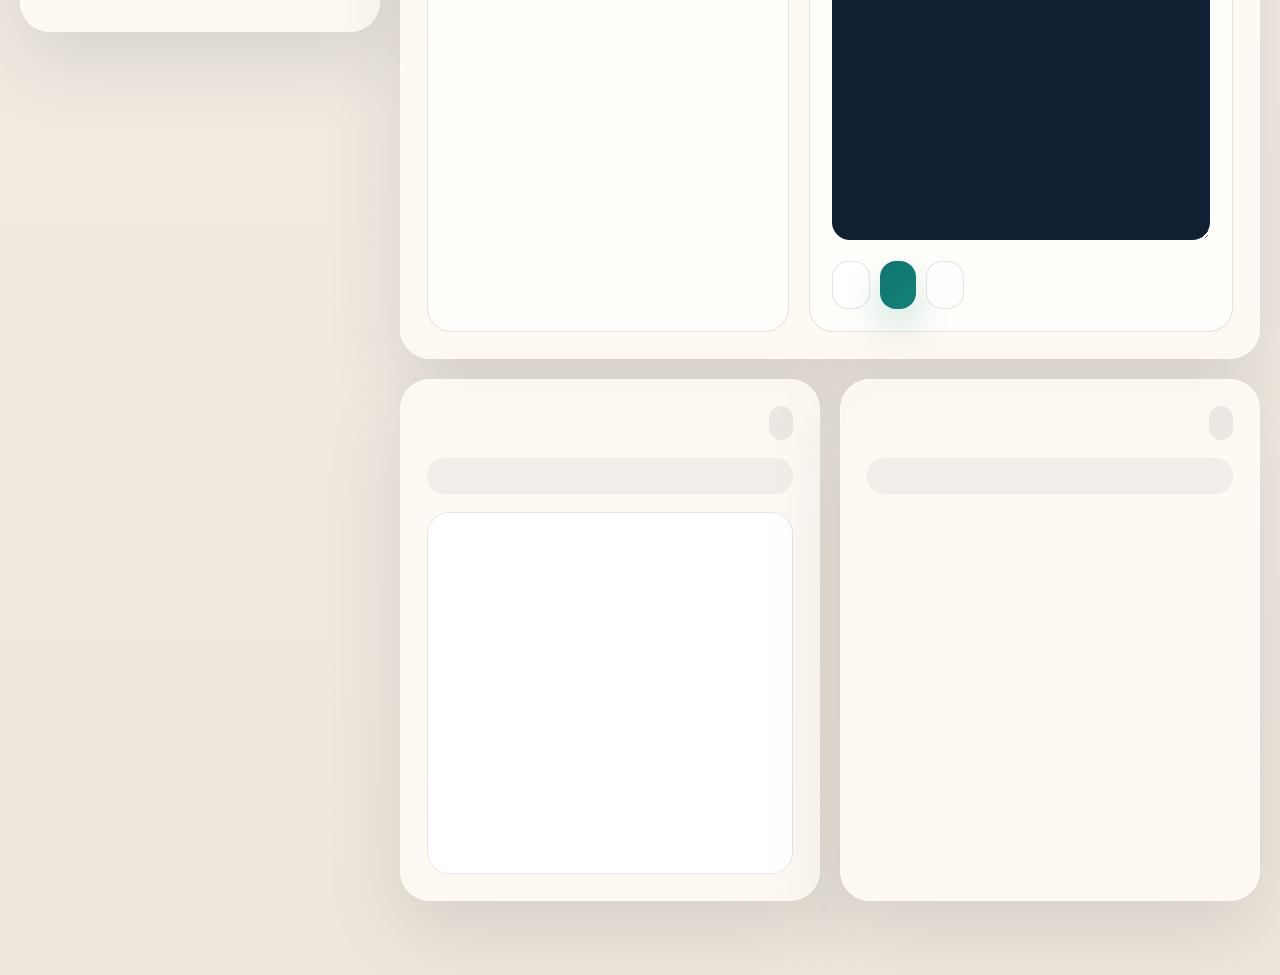
==== commit 357e2204: "Update index.html" ====
--- a/index.html
+++ b/index.html
@@ -1,981 +1,3766 @@
 <!DOCTYPE html>
 <html lang="ru">
-<head>
-  <meta charset="UTF-8">
-  <meta name="viewport" content="width=device-width, initial-scale=1.0">
-  <title>CodePath — IT Тренажёр</title>
-  <link rel="preconnect" href="https://fonts.googleapis.com">
-  <link href="https://fonts.googleapis.com/css2?family=JetBrains+Mono:wght@400;500;600&family=Syne:wght@400;600;700;800&display=swap" rel="stylesheet">
-  <style>
-    :root {
-      --bg:   #07090f;
-      --bg2:  #0d1220;
-      --bg3:  #131b2e;
-      --bg4:  #1a2540;
-      --bdr:  rgba(255,255,255,0.06);
-      --bdr2: rgba(255,255,255,0.13);
-      --txt:  #dde4f0;
-      --txt2: #6b7fa0;
-      --txt3: #3d5070;
-      --acc:  #4f8ef7;
-      --acc-g:rgba(79,142,247,0.13);
-      --c-html:#f06240;
-      --c-css: #29a8e0;
-      --c-js:  #f0d840;
-      --c-prog:#9f73f8;
-      --ok:   #3ecf8e;
-      --err:  #f87171;
-      --warn: #fbbf24;
-      --r: 13px;
-      --font: 'Syne', sans-serif;
-      --mono: 'JetBrains Mono', monospace;
+  <head>
+    <meta charset="UTF-8" />
+    <meta name="viewport" content="width=device-width, initial-scale=1.0" />
+    <title>IT Start Lab</title>
+    <meta
+      name="description"
+      content="–Ш–љ—В–µ—А–∞–Ї—В–Є–≤–љ—Л–є —В—А–µ–љ–∞–ґ—С—А –њ–Њ IT –і–ї—П –љ–∞—З–Є–љ–∞—О—Й–Є—Е: HTML, CSS, JavaScript, Python, Java –Є –Њ—Б–љ–Њ–≤—Л –њ—А–Њ–≥—А–∞–Љ–Љ–Є—А–Њ–≤–∞–љ–Є—П."
+    />
+    <meta name="theme-color" content="#0f766e" />
+    <link rel="preconnect" href="https://fonts.googleapis.com" />
+    <link rel="preconnect" href="https://fonts.gstatic.com" crossorigin />
+    <link
+      href="https://fonts.googleapis.com/css2?family=Manrope:wght@400;500;600;700;800&family=Space+Grotesk:wght@500;700&display=swap"
+      rel="stylesheet"
+    />
+    <style>
+:root {
+  --bg: #f4efe8;
+  --bg-soft: #fbf7f1;
+  --surface: rgba(255, 251, 245, 0.88);
+  --surface-strong: rgba(255, 255, 255, 0.95);
+  --surface-muted: rgba(245, 239, 231, 0.96);
+  --text: #182235;
+  --muted: #5f6e82;
+  --line: rgba(24, 34, 53, 0.12);
+  --line-strong: rgba(24, 34, 53, 0.18);
+  --primary: #0f766e;
+  --primary-strong: #115e59;
+  --secondary: #2563eb;
+  --accent: #ea580c;
+  --success: #1f9254;
+  --warning: #b45309;
+  --danger: #c2410c;
+  --shadow: 0 28px 80px rgba(24, 34, 53, 0.12);
+  --radius-xl: 30px;
+  --radius-lg: 24px;
+  --radius-md: 18px;
+  --radius-sm: 14px;
+  --container: 1240px;
+  --transition: 180ms ease;
+}
+
+* {
+  box-sizing: border-box;
+}
+
+html {
+  scroll-behavior: smooth;
+}
+
+body {
+  margin: 0;
+  min-height: 100vh;
+  font-family: "Manrope", sans-serif;
+  color: var(--text);
+  background:
+    radial-gradient(circle at top left, rgba(15, 118, 110, 0.18), transparent 28%),
+    radial-gradient(circle at top right, rgba(234, 88, 12, 0.18), transparent 24%),
+    linear-gradient(180deg, #f7f3ee 0%, var(--bg) 55%, #efe7dd 100%);
+}
+
+button,
+textarea {
+  font: inherit;
+}
+
+button {
+  border: 0;
+  background: none;
+  cursor: pointer;
+}
+
+button:disabled {
+  cursor: not-allowed;
+  opacity: 0.45;
+}
+
+a {
+  color: inherit;
+  text-decoration: none;
+}
+
+img,
+iframe {
+  max-width: 100%;
+}
+
+[hidden] {
+  display: none !important;
+}
+
+.page-backdrop {
+  position: fixed;
+  inset: 0;
+  z-index: -1;
+  pointer-events: none;
+  overflow: hidden;
+}
+
+.backdrop-orb {
+  position: absolute;
+  border-radius: 50%;
+  filter: blur(20px);
+  opacity: 0.78;
+}
+
+.backdrop-orb--teal {
+  width: 380px;
+  height: 380px;
+  left: -120px;
+  top: -70px;
+  background: rgba(15, 118, 110, 0.18);
+}
+
+.backdrop-orb--orange {
+  width: 320px;
+  height: 320px;
+  right: -70px;
+  top: 140px;
+  background: rgba(234, 88, 12, 0.16);
+}
+
+.backdrop-grid {
+  position: absolute;
+  inset: 0;
+  background-image:
+    linear-gradient(rgba(24, 34, 53, 0.04) 1px, transparent 1px),
+    linear-gradient(90deg, rgba(24, 34, 53, 0.04) 1px, transparent 1px);
+  background-size: 42px 42px;
+  mask-image: linear-gradient(180deg, rgba(0, 0, 0, 0.45), transparent 86%);
+}
+
+.container {
+  width: min(var(--container), calc(100% - 32px));
+  margin: 0 auto;
+}
+
+.panel {
+  background: var(--surface);
+  border: 1px solid rgba(255, 255, 255, 0.55);
+  box-shadow: var(--shadow);
+  border-radius: var(--radius-xl);
+  backdrop-filter: blur(16px);
+}
+
+.site-header {
+  display: flex;
+  align-items: center;
+  justify-content: space-between;
+  gap: 20px;
+  padding: 22px 0 12px;
+}
+
+.brand {
+  display: inline-flex;
+  align-items: center;
+  gap: 14px;
+}
+
+.brand__mark {
+  display: grid;
+  place-items: center;
+  width: 54px;
+  height: 54px;
+  border-radius: 18px;
+  background: linear-gradient(135deg, var(--primary), var(--accent));
+  color: white;
+  font-family: "Space Grotesk", sans-serif;
+  font-weight: 700;
+  letter-spacing: -0.04em;
+  box-shadow: 0 18px 35px rgba(15, 118, 110, 0.22);
+}
+
+.brand__copy strong,
+.brand__copy small {
+  display: block;
+}
+
+.brand__copy strong {
+  font-family: "Space Grotesk", sans-serif;
+  font-size: 1rem;
+}
+
+.brand__copy small {
+  margin-top: 4px;
+  color: var(--muted);
+}
+
+.header-actions {
+  display: flex;
+  align-items: center;
+  gap: 12px;
+}
+
+.lang-switch {
+  display: inline-flex;
+  padding: 6px;
+  border-radius: 999px;
+  background: rgba(255, 255, 255, 0.78);
+  border: 1px solid var(--line);
+}
+
+.lang-switch button {
+  min-width: 52px;
+  padding: 10px 14px;
+  border-radius: 999px;
+  color: var(--muted);
+  font-weight: 800;
+  letter-spacing: 0.05em;
+  transition: background var(--transition), color var(--transition), transform var(--transition);
+}
+
+.lang-switch button.is-active {
+  color: white;
+  background: linear-gradient(135deg, var(--primary), var(--secondary));
+}
+
+.ghost-button,
+.small-button,
+.secondary-button,
+.primary-button {
+  display: inline-flex;
+  align-items: center;
+  justify-content: center;
+  min-height: 48px;
+  padding: 0 18px;
+  border-radius: 16px;
+  font-weight: 800;
+  transition: transform var(--transition), box-shadow var(--transition), background var(--transition);
+}
+
+.primary-button {
+  color: white;
+  background: linear-gradient(135deg, var(--primary), #138178);
+  box-shadow: 0 18px 36px rgba(15, 118, 110, 0.22);
+}
+
+.secondary-button {
+  color: var(--text);
+  background: rgba(255, 255, 255, 0.84);
+  border: 1px solid var(--line);
+}
+
+.ghost-button,
+.small-button {
+  color: var(--text);
+  background: rgba(255, 255, 255, 0.62);
+  border: 1px solid var(--line);
+}
+
+.primary-button:hover,
+.secondary-button:hover,
+.ghost-button:hover,
+.small-button:hover {
+  transform: translateY(-1px);
+}
+
+.page-layout {
+  padding-bottom: 32px;
+}
+
+.hero {
+  display: grid;
+  grid-template-columns: 1.4fr 0.8fr;
+  gap: 24px;
+  padding: 34px;
+  margin-top: 10px;
+  animation: rise 420ms ease;
+}
+
+.hero__content h1 {
+  margin: 0;
+  max-width: 720px;
+  font-family: "Space Grotesk", sans-serif;
+  font-size: clamp(2.3rem, 4vw, 4.15rem);
+  line-height: 0.98;
+  letter-spacing: -0.06em;
+}
+
+.hero__lead {
+  max-width: 680px;
+  margin: 18px 0 0;
+  font-size: 1.06rem;
+  line-height: 1.7;
+  color: var(--muted);
+}
+
+.hero__actions {
+  display: flex;
+  flex-wrap: wrap;
+  gap: 12px;
+  margin-top: 24px;
+}
+
+.hero__stats {
+  display: grid;
+  gap: 12px;
+}
+
+.stat-card {
+  display: grid;
+  gap: 8px;
+  padding: 22px;
+  border-radius: var(--radius-lg);
+  background: linear-gradient(180deg, rgba(255, 255, 255, 0.92), rgba(250, 246, 240, 0.88));
+  border: 1px solid rgba(24, 34, 53, 0.08);
+}
+
+.stat-card strong {
+  font-family: "Space Grotesk", sans-serif;
+  font-size: 2.3rem;
+  line-height: 1;
+}
+
+.stat-card span {
+  color: var(--muted);
+  font-weight: 700;
+}
+
+.eyebrow {
+  margin: 0 0 14px;
+  color: var(--accent);
+  font-size: 0.76rem;
+  font-weight: 800;
+  letter-spacing: 0.22em;
+  text-transform: uppercase;
+}
+
+.dashboard {
+  display: grid;
+  grid-template-columns: 360px minmax(0, 1fr);
+  gap: 20px;
+  margin-top: 20px;
+}
+
+.sidebar {
+  display: grid;
+  gap: 20px;
+  align-self: start;
+  position: sticky;
+  top: 16px;
+}
+
+.sidebar-card,
+.lesson-card,
+.preview-card,
+.feedback-card {
+  padding: 26px;
+}
+
+.section-head h2,
+.lesson-card h2,
+.panel-head h3,
+.mini-lesson__head h3,
+.practice-card__head h3 {
+  margin: 0;
+  font-family: "Space Grotesk", sans-serif;
+  letter-spacing: -0.04em;
+}
+
+.section-copy {
+  margin: 12px 0 0;
+  color: var(--muted);
+  line-height: 1.65;
+}
+
+.topic-stack {
+  display: grid;
+  gap: 14px;
+}
+
+.topic-card {
+  padding: 14px;
+  border-radius: var(--radius-lg);
+  background: rgba(255, 255, 255, 0.74);
+  border: 1px solid transparent;
+  transition: border-color var(--transition), transform var(--transition), background var(--transition);
+}
+
+.topic-card.is-active {
+  border-color: var(--topic-accent);
+  background: linear-gradient(180deg, rgba(255, 255, 255, 0.95), rgba(249, 245, 239, 0.9));
+  box-shadow: inset 4px 0 0 var(--topic-accent);
+}
+
+.topic-card__head {
+  display: grid;
+  grid-template-columns: auto 1fr auto;
+  align-items: center;
+  gap: 12px;
+  width: 100%;
+  padding: 0;
+  text-align: left;
+}
+
+.topic-icon {
+  display: grid;
+  place-items: center;
+  width: 44px;
+  height: 44px;
+  border-radius: 14px;
+  background: rgba(255, 255, 255, 0.92);
+  border: 1px solid rgba(24, 34, 53, 0.08);
+  color: var(--topic-accent);
+  font-weight: 800;
+}
+
+.topic-card__copy strong,
+.topic-card__copy small {
+  display: block;
+}
+
+.topic-card__copy strong {
+  font-size: 1rem;
+}
+
+.topic-card__copy small {
+  margin-top: 4px;
+  color: var(--muted);
+  line-height: 1.45;
+}
+
+.topic-card__count {
+  min-width: 44px;
+  text-align: right;
+  font-weight: 800;
+  color: var(--topic-accent);
+}
+
+.topic-card__lessons {
+  display: grid;
+  gap: 10px;
+  margin-top: 14px;
+}
+
+.lesson-pill {
+  display: grid;
+  grid-template-columns: auto 1fr;
+  gap: 12px;
+  align-items: center;
+  width: 100%;
+  padding: 12px 14px;
+  border-radius: 16px;
+  text-align: left;
+  background: rgba(255, 255, 255, 0.82);
+  border: 1px solid var(--line);
+  transition: transform var(--transition), border-color var(--transition), background var(--transition);
+}
+
+.lesson-pill:hover {
+  transform: translateY(-1px);
+}
+
+.lesson-pill__number {
+  display: grid;
+  place-items: center;
+  width: 32px;
+  height: 32px;
+  border-radius: 10px;
+  background: rgba(24, 34, 53, 0.06);
+  font-size: 0.78rem;
+  font-weight: 800;
+  color: var(--muted);
+}
+
+.lesson-pill__text {
+  font-weight: 700;
+  line-height: 1.35;
+}
+
+.lesson-pill--done {
+  border-color: rgba(31, 146, 84, 0.2);
+  background: rgba(31, 146, 84, 0.08);
+}
+
+.lesson-pill--done .lesson-pill__number {
+  background: rgba(31, 146, 84, 0.14);
+  color: var(--success);
+}
+
+.lesson-pill--draft {
+  border-color: rgba(180, 83, 9, 0.18);
+  background: rgba(180, 83, 9, 0.07);
+}
+
+.lesson-pill--draft .lesson-pill__number {
+  background: rgba(180, 83, 9, 0.14);
+  color: var(--warning);
+}
+
+.lesson-pill.is-current {
+  border-color: var(--secondary);
+  box-shadow: 0 10px 24px rgba(37, 99, 235, 0.12);
+}
+
+.overall-progress {
+  display: flex;
+  align-items: center;
+  gap: 18px;
+  padding: 18px;
+  border-radius: var(--radius-lg);
+  background: linear-gradient(180deg, rgba(255, 255, 255, 0.92), rgba(246, 241, 234, 0.9));
+  border: 1px solid var(--line);
+}
+
+.overall-progress__ring,
+.score-badge {
+  --progress: 0%;
+  --score: 0%;
+  display: grid;
+  place-items: center;
+  width: 92px;
+  height: 92px;
+  border-radius: 50%;
+  background:
+    radial-gradient(circle at center, white 56%, transparent 57%),
+    conic-gradient(var(--primary) var(--progress), rgba(24, 34, 53, 0.12) 0);
+  font-family: "Space Grotesk", sans-serif;
+  font-size: 1rem;
+  font-weight: 700;
+}
+
+.score-badge {
+  background:
+    radial-gradient(circle at center, white 56%, transparent 57%),
+    conic-gradient(var(--secondary) var(--score), rgba(24, 34, 53, 0.12) 0);
+}
+
+.overall-progress__copy strong {
+  display: block;
+  font-size: 1.08rem;
+}
+
+.overall-progress__copy p {
+  margin: 8px 0;
+  color: var(--muted);
+}
+
+.saved-pill {
+  display: inline-flex;
+  align-items: center;
+  min-height: 34px;
+  padding: 0 12px;
+  border-radius: 999px;
+  background: rgba(15, 118, 110, 0.1);
+  color: var(--primary);
+  font-size: 0.86rem;
+  font-weight: 800;
+}
+
+.topic-progress-list {
+  display: grid;
+  gap: 14px;
+  margin-top: 18px;
+}
+
+.topic-progress-row__top {
+  display: flex;
+  align-items: center;
+  justify-content: space-between;
+  gap: 12px;
+  margin-bottom: 8px;
+}
+
+.topic-progress-row__top span {
+  color: var(--muted);
+  font-weight: 700;
+}
+
+.topic-progress-row__bar {
+  height: 12px;
+  border-radius: 999px;
+  background: rgba(24, 34, 53, 0.08);
+  overflow: hidden;
+}
+
+.topic-progress-row__bar span {
+  display: block;
+  height: 100%;
+  border-radius: inherit;
+}
+
+.workspace {
+  display: grid;
+  gap: 20px;
+  min-width: 0;
+}
+
+.lesson-card__top,
+.panel-head,
+.practice-card__head,
+.mini-lesson__head {
+  display: flex;
+  align-items: flex-start;
+  justify-content: space-between;
+  gap: 16px;
+}
+
+.lesson-nav {
+  display: flex;
+  gap: 10px;
+}
+
+.active-path {
+  margin-bottom: 8px;
+  color: var(--muted);
+  font-size: 0.92rem;
+  font-weight: 700;
+}
+
+.lesson-card__top h2 {
+  font-size: clamp(1.8rem, 2vw, 2.45rem);
+}
+
+.lesson-meta {
+  margin: 10px 0 0;
+  color: var(--muted);
+  line-height: 1.6;
+}
+
+.lesson-grid {
+  display: grid;
+  grid-template-columns: minmax(0, 0.92fr) minmax(0, 1.08fr);
+  gap: 20px;
+  margin-top: 22px;
+}
+
+.mini-lesson,
+.practice-card {
+  padding: 22px;
+  border-radius: var(--radius-lg);
+  background: rgba(255, 255, 255, 0.7);
+  border: 1px solid var(--line);
+}
+
+.type-badge,
+.practice-status,
+.panel-status,
+.feedback-state {
+  display: inline-flex;
+  align-items: center;
+  min-height: 34px;
+  padding: 0 12px;
+  border-radius: 999px;
+  font-size: 0.84rem;
+  font-weight: 800;
+}
+
+.type-badge {
+  background: rgba(37, 99, 235, 0.1);
+  color: var(--secondary);
+}
+
+.practice-status {
+  background: rgba(15, 118, 110, 0.1);
+  color: var(--primary);
+}
+
+.panel-status {
+  background: rgba(24, 34, 53, 0.08);
+  color: var(--muted);
+}
+
+.feedback-state {
+  background: rgba(37, 99, 235, 0.1);
+  color: var(--secondary);
+}
+
+.lesson-points {
+  margin: 18px 0 0;
+  padding-left: 18px;
+  color: var(--muted);
+  line-height: 1.7;
+}
+
+.lesson-points li + li {
+  margin-top: 8px;
+}
+
+.tag-list {
+  display: flex;
+  flex-wrap: wrap;
+  gap: 8px;
+  margin-top: 18px;
+}
+
+.tag-list span {
+  display: inline-flex;
+  align-items: center;
+  min-height: 34px;
+  padding: 0 12px;
+  border-radius: 999px;
+  background: rgba(24, 34, 53, 0.07);
+  color: var(--text);
+  font-size: 0.88rem;
+  font-weight: 700;
+}
+
+.task-copy {
+  margin: 16px 0 0;
+  color: var(--text);
+  font-weight: 700;
+  line-height: 1.65;
+}
+
+.starter-note {
+  margin-top: 14px;
+  padding: 16px;
+  border-radius: 18px;
+  background: var(--surface-muted);
+  border: 1px solid rgba(24, 34, 53, 0.08);
+}
+
+.starter-note p,
+.starter-reference strong {
+  margin: 0;
+}
+
+.starter-reference {
+  display: grid;
+  gap: 10px;
+}
+
+.starter-reference + .starter-reference,
+.starter-note p + .starter-reference {
+  margin-top: 14px;
+}
+
+.starter-note pre {
+  margin: 0;
+  padding: 14px;
+  border-radius: 16px;
+  background: #142033;
+  color: #f3f7ff;
+  overflow-x: auto;
+  font-family: "SFMono-Regular", Consolas, "Liberation Mono", Menlo, monospace;
+  font-size: 0.9rem;
+  line-height: 1.55;
+}
+
+.editor-label {
+  display: block;
+  margin-top: 18px;
+  font-weight: 800;
+}
+
+#answerEditor {
+  width: 100%;
+  min-height: 280px;
+  margin-top: 10px;
+  padding: 18px;
+  resize: vertical;
+  border-radius: 18px;
+  border: 1px solid var(--line-strong);
+  background: #122033;
+  color: #f6f8fb;
+  font-family: "SFMono-Regular", Consolas, "Liberation Mono", Menlo, monospace;
+  font-size: 0.96rem;
+  line-height: 1.65;
+  outline: none;
+  transition: border-color var(--transition), box-shadow var(--transition);
+}
+
+#answerEditor:focus {
+  border-color: var(--secondary);
+  box-shadow: 0 0 0 4px rgba(37, 99, 235, 0.12);
+}
+
+.editor-actions {
+  display: flex;
+  flex-wrap: wrap;
+  gap: 10px;
+  margin-top: 16px;
+}
+
+.workspace-grid {
+  display: grid;
+  grid-template-columns: minmax(0, 1fr) minmax(0, 1fr);
+  gap: 20px;
+}
+
+.empty-note {
+  margin: 18px 0 0;
+  padding: 18px;
+  border-radius: var(--radius-md);
+  background: rgba(24, 34, 53, 0.05);
+  color: var(--muted);
+  line-height: 1.65;
+}
+
+.preview-wrap {
+  margin-top: 18px;
+  border-radius: 22px;
+  overflow: hidden;
+  border: 1px solid var(--line);
+  background: white;
+}
+
+#previewFrame {
+  display: block;
+  width: 100%;
+  height: 360px;
+  border: 0;
+  background: white;
+}
+
+.feedback-content {
+  display: grid;
+  gap: 18px;
+  margin-top: 18px;
+}
+
+.feedback-summary {
+  display: flex;
+  align-items: center;
+  gap: 18px;
+  padding: 18px;
+  border-radius: var(--radius-lg);
+  background: linear-gradient(180deg, rgba(255, 255, 255, 0.92), rgba(248, 244, 237, 0.92));
+  border: 1px solid var(--line);
+}
+
+.feedback-summary__copy h3 {
+  margin: 8px 0 0;
+  font-family: "Space Grotesk", sans-serif;
+  letter-spacing: -0.04em;
+}
+
+.feedback-summary__copy p {
+  margin: 10px 0 0;
+  color: var(--muted);
+  line-height: 1.65;
+}
+
+.feedback-block {
+  padding: 18px;
+  border-radius: var(--radius-lg);
+  background: rgba(255, 255, 255, 0.7);
+  border: 1px solid var(--line);
+}
+
+.feedback-block h4 {
+  margin: 0;
+  font-size: 1rem;
+}
+
+.feedback-list {
+  display: grid;
+  gap: 10px;
+  margin-top: 14px;
+}
+
+.feedback-item {
+  display: grid;
+  grid-template-columns: auto 1fr;
+  gap: 12px;
+  padding: 14px;
+  border-radius: 16px;
+  border: 1px solid var(--line);
+  background: rgba(255, 255, 255, 0.8);
+}
+
+.feedback-item__marker {
+  display: inline-flex;
+  align-items: center;
+  justify-content: center;
+  min-width: 54px;
+  height: 34px;
+  padding: 0 10px;
+  border-radius: 999px;
+  font-size: 0.76rem;
+  font-weight: 800;
+  letter-spacing: 0.03em;
+  text-transform: uppercase;
+}
+
+.feedback-item strong {
+  display: block;
+  line-height: 1.4;
+}
+
+.feedback-item p {
+  margin: 6px 0 0;
+  color: var(--muted);
+  line-height: 1.55;
+}
+
+.feedback-item--pass .feedback-item__marker {
+  background: rgba(31, 146, 84, 0.12);
+  color: var(--success);
+}
+
+.feedback-item--fail .feedback-item__marker {
+  background: rgba(194, 65, 12, 0.12);
+  color: var(--danger);
+}
+
+.feedback-item--tip .feedback-item__marker {
+  background: rgba(37, 99, 235, 0.12);
+  color: var(--secondary);
+}
+
+.site-footer {
+  padding: 8px 0 34px;
+}
+
+.site-footer p {
+  margin: 0;
+  color: var(--muted);
+  line-height: 1.7;
+}
+
+@keyframes rise {
+  from {
+    opacity: 0;
+    transform: translateY(12px);
+  }
+  to {
+    opacity: 1;
+    transform: translateY(0);
+  }
+}
+
+@media (max-width: 1180px) {
+  .dashboard {
+    grid-template-columns: 1fr;
+  }
+
+  .sidebar {
+    position: static;
+  }
+
+  .lesson-grid,
+  .workspace-grid,
+  .hero {
+    grid-template-columns: 1fr;
+  }
+}
+
+@media (max-width: 820px) {
+  .site-header {
+    flex-direction: column;
+    align-items: stretch;
+  }
+
+  .header-actions {
+    justify-content: space-between;
+  }
+
+  .hero,
+  .sidebar-card,
+  .lesson-card,
+  .preview-card,
+  .feedback-card {
+    padding: 20px;
+  }
+
+  .lesson-card__top,
+  .panel-head,
+  .practice-card__head,
+  .mini-lesson__head {
+    flex-direction: column;
+    align-items: flex-start;
+  }
+
+  .overall-progress,
+  .feedback-summary {
+    flex-direction: column;
+    align-items: flex-start;
+  }
+}
+
+@media (max-width: 560px) {
+  .container {
+    width: min(var(--container), calc(100% - 20px));
+  }
+
+  .brand {
+    align-items: flex-start;
+  }
+
+  .brand__copy strong {
+    font-size: 0.96rem;
+  }
+
+  .header-actions {
+    flex-direction: column;
+    align-items: stretch;
+  }
+
+  .lang-switch {
+    justify-content: space-between;
+  }
+
+  .lang-switch button {
+    flex: 1;
+  }
+
+  .hero__actions,
+  .editor-actions,
+  .lesson-nav {
+    flex-direction: column;
+  }
+
+  .primary-button,
+  .secondary-button,
+  .ghost-button,
+  .small-button {
+    width: 100%;
+  }
+
+  .topic-card__head {
+    grid-template-columns: auto 1fr;
+  }
+
+  .topic-card__count {
+    grid-column: 2;
+    justify-self: start;
+    text-align: left;
+    margin-top: -4px;
+  }
+
+  .feedback-item {
+    grid-template-columns: 1fr;
+  }
+}
+
+</style>
+    <script>
+window.TRAINER_APP = {
+  ui: {
+    brandTitle: {
+      ru: "IT Start Lab",
+      en: "IT Start Lab",
+    },
+    brandSubtitle: {
+      ru: "–°—В–∞—А—В –≤ IT –±–µ–Ј –ї–Є—И–љ–µ–є –≤–Њ–і—Л",
+      en: "A clean start in IT",
+    },
+    heroKicker: {
+      ru: "GitHub Pages Ready",
+      en: "GitHub Pages Ready",
+    },
+    heroTitle: {
+      ru: "–Ш–љ—В–µ—А–∞–Ї—В–Є–≤–љ—Л–є —В—А–µ–љ–∞–ґ—С—А –њ–Њ IT –і–ї—П –љ–∞—З–Є–љ–∞—О—Й–Є—Е",
+      en: "Interactive IT trainer for beginners",
+    },
+    heroLead: {
+      ru: "–Т—Л–±–Є—А–∞–є —В–µ–Љ—Г, —З–Є—В–∞–є –Љ–Є–љ–Є-—Г—А–Њ–Ї, —А–µ—И–∞–є –Ј–∞–і–∞–љ–Є–µ –њ—А—П–Љ–Њ –≤ –±—А–∞—Г–Ј–µ—А–µ –Є –њ–Њ–ї—Г—З–∞–є –њ–Њ–љ—П—В–љ—Г—О –њ—А–Њ–≤–µ—А–Ї—Г. –Я—А–Њ–≥—А–µ—Б—Б –Є –Њ—В–≤–µ—В—Л —Б–Њ—Е—А–∞–љ—П—О—В—Б—П –ї–Њ–Ї–∞–ї—М–љ–Њ.",
+      en: "Pick a topic, read a mini lesson, solve a task in the browser, and get clear feedback. Progress and drafts are saved locally.",
+    },
+    continueBtn: {
+      ru: "–Я—А–Њ–і–Њ–ї–ґ–Є—В—М",
+      en: "Continue",
+    },
+    randomLessonBtn: {
+      ru: "–°–ї—Г—З–∞–є–љ—Л–є —Г—А–Њ–Ї",
+      en: "Random lesson",
+    },
+    statTopics: {
+      ru: "—В–µ–Љ",
+      en: "topics",
+    },
+    statLessons: {
+      ru: "—Г—А–Њ–Ї–Њ–≤",
+      en: "lessons",
+    },
+    statCompleted: {
+      ru: "–≤—Л–њ–Њ–ї–љ–µ–љ–Њ",
+      en: "completed",
+    },
+    topicsKicker: {
+      ru: "–Ґ–µ–Љ—Л",
+      en: "Topics",
+    },
+    topicsTitle: {
+      ru: "–І—В–Њ –±—Г–і–µ–Љ –Є–Ј—Г—З–∞—В—М",
+      en: "What you will learn",
+    },
+    topicsLead: {
+      ru: "–Э–∞–ґ–Љ–Є –љ–∞ —В–µ–Љ—Г –Є –њ–µ—А–µ—Е–Њ–і–Є –Ї –њ—А–∞–Ї—В–Є–Ї–µ.",
+      en: "Pick a topic and jump into practice.",
+    },
+    progressKicker: {
+      ru: "–Я—А–Њ–≥—А–µ—Б—Б",
+      en: "Progress",
+    },
+    progressTitle: {
+      ru: "–Ґ–≤–Њ–є –њ—А–Њ–≥—А–µ—Б—Б",
+      en: "Your progress",
+    },
+    progressLead: {
+      ru: "–°–∞–є—В –Ј–∞–њ–Њ–Љ–Є–љ–∞–µ—В –Њ—В–≤–µ—В—Л —З–µ—А–µ–Ј localStorage.",
+      en: "The site saves your work through localStorage.",
+    },
+    overallProgressTitle: {
+      ru: "–Ю–±—Й–Є–є –њ—А–Њ–≥—А–µ—Б—Б",
+      en: "Overall progress",
+    },
+    savedPill: {
+      ru: "–°–Њ—Е—А–∞–љ–µ–љ–Њ –ї–Њ–Ї–∞–ї—М–љ–Њ",
+      en: "Saved locally",
+    },
+    lessonKicker: {
+      ru: "–£—А–Њ–Ї",
+      en: "Lesson",
+    },
+    miniLessonTitle: {
+      ru: "–Ь–Є–љ–Є-—Г—А–Њ–Ї",
+      en: "Mini lesson",
+    },
+    practiceTitle: {
+      ru: "–Я—А–∞–Ї—В–Є–Ї–∞",
+      en: "Practice",
+    },
+    editorLabel: {
+      ru: "–Ґ–≤–Њ–є –Њ—В–≤–µ—В",
+      en: "Your answer",
+    },
+    runPreviewBtn: {
+      ru: "–Ю–±–љ–Њ–≤–Є—В—М –њ—А–µ–і–њ—А–Њ—Б–Љ–Њ—В—А",
+      en: "Refresh preview",
+    },
+    checkAnswerBtn: {
+      ru: "–Я—А–Њ–≤–µ—А–Є—В—М —Б AI",
+      en: "Check with AI",
+    },
+    resetLessonBtn: {
+      ru: "–°–±—А–Њ—Б–Є—В—М –Ї–Њ–і",
+      en: "Reset code",
+    },
+    prevLessonBtn: {
+      ru: "–Э–∞–Ј–∞–і",
+      en: "Previous",
+    },
+    nextLessonBtn: {
+      ru: "–Ф–∞–ї—М—И–µ",
+      en: "Next",
+    },
+    previewTitle: {
+      ru: "–Я—А–µ–і–њ—А–Њ—Б–Љ–Њ—В—А",
+      en: "Preview",
+    },
+    previewEmpty: {
+      ru: "–Ф–ї—П —Н—В–Њ–є —В–µ–Љ—Л –ґ–Є–≤–Њ–є –њ—А–µ–і–њ—А–Њ—Б–Љ–Њ—В—А –љ–µ –љ—Г–ґ–µ–љ. –Я—А–Њ–≤–µ—А–Ї–∞ —Б–Љ–Њ—В—А–Є—В –љ–∞ —Б—В—А—Г–Ї—В—Г—А—Г —А–µ—И–µ–љ–Є—П.",
+      en: "This lesson does not need a live preview. The checker focuses on the structure of your solution.",
+    },
+    previewReady: {
+      ru: "–У–Њ—В–Њ–≤–Њ",
+      en: "Ready",
+    },
+    previewUnavailable: {
+      ru: "–С–µ–Ј –њ—А–µ–і–њ—А–Њ—Б–Љ–Њ—В—А–∞",
+      en: "No preview",
+    },
+    aiTitle: {
+      ru: "AI-–њ—А–Њ–≤–µ—А–Ї–∞",
+      en: "AI review",
+    },
+    feedbackEmpty: {
+      ru: "–Я–Њ—Б–ї–µ –њ—А–Њ–≤–µ—А–Ї–Є –Ј–і–µ—Б—М –њ–Њ—П–≤—П—В—Б—П –±–∞–ї–ї—Л, –Њ—И–Є–±–Ї–Є –Є –њ–Њ–і—Б–Ї–∞–Ј–Ї–Є.",
+      en: "After checking, this area will show score, mistakes, and hints.",
+    },
+    checklistTitle: {
+      ru: "–І—В–Њ —Г–ґ–µ –љ–∞–є–і–µ–љ–Њ",
+      en: "What was detected",
+    },
+    tipsTitle: {
+      ru: "–І—В–Њ —Г–ї—Г—З—И–Є—В—М",
+      en: "What to improve",
+    },
+    markerPass: {
+      ru: "OK",
+      en: "OK",
+    },
+    markerFix: {
+      ru: "–Ш—Б–њ—А.",
+      en: "Fix",
+    },
+    markerTip: {
+      ru: "–°–Њ–≤–µ—В",
+      en: "Tip",
+    },
+    footerNote: {
+      ru: "–Я–Њ–ї–љ–Њ—Б—В—М—О —Б—В–∞—В–Є—З–µ—Б–Ї–Є–є —Б–∞–є—В –і–ї—П GitHub Pages: –Є–љ—В–µ—А—Д–µ–є—Б –і–≤—Г—П–Ј—Л—З–љ—Л–є, –Њ—В–≤–µ—В—Л —Б–Њ—Е—А–∞–љ—П—О—В—Б—П –≤ –±—А–∞—Г–Ј–µ—А–µ, –њ—А–Њ–≤–µ—А–Ї–∞ —А–∞–±–Њ—В–∞–µ—В –љ–∞ –Ї–ї–Є–µ–љ—В–µ.",
+      en: "A fully static GitHub Pages site: bilingual UI, browser-based saved progress, and client-side answer checking.",
+    },
+    resetProgressBtn: {
+      ru: "–°–±—А–Њ—Б–Є—В—М –њ—А–Њ–≥—А–µ—Б—Б",
+      en: "Reset progress",
+    },
+    resetProgressConfirm: {
+      ru: "–£–і–∞–ї–Є—В—М –≤–µ—Б—М –њ—А–Њ–≥—А–µ—Б—Б, –±–∞–ї–ї—Л –Є —З–µ—А–љ–Њ–≤–Є–Ї–Є?",
+      en: "Delete all progress, scores, and drafts?",
+    },
+    practicePending: {
+      ru: "–Э–µ –њ—А–Њ–≤–µ—А–µ–љ–Њ",
+      en: "Not checked yet",
+    },
+    practiceDone: {
+      ru: "–£—А–Њ–Ї –Ј–∞—Б—З–Є—В–∞–љ",
+      en: "Lesson completed",
+    },
+    practiceDraft: {
+      ru: "–І–µ—А–љ–Њ–≤–Є–Ї —Б–Њ—Е—А–∞–љ—С–љ",
+      en: "Draft saved",
+    },
+    lessonCompleted: {
+      ru: "–У–Њ—В–Њ–≤–Њ",
+      en: "Done",
+    },
+    lessonInProgress: {
+      ru: "–Т —А–∞–±–Њ—В–µ",
+      en: "In progress",
+    },
+    lessonNotStarted: {
+      ru: "–°—В–∞—А—В",
+      en: "Start",
+    },
+    feedbackStrong: {
+      ru: "–°–Є–ї—М–љ–Њ–µ —А–µ—И–µ–љ–Є–µ",
+      en: "Strong solution",
+    },
+    feedbackAlmost: {
+      ru: "–Я–Њ—З—В–Є –≥–Њ—В–Њ–≤–Њ",
+      en: "Almost there",
+    },
+    feedbackRetry: {
+      ru: "–Э—Г–ґ–љ–Њ –і–Њ—А–∞–±–Њ—В–∞—В—М",
+      en: "Needs work",
+    },
+    feedbackStrongSummary: {
+      ru: "AI –≤–Є–і–Є—В –Ї–ї—О—З–µ–≤—Л–µ –Ї–Њ–љ—Б—В—А—Г–Ї—Ж–Є–Є. –Ь–Њ–ґ–љ–Њ –њ–µ—А–µ—Е–Њ–і–Є—В—М –і–∞–ї—М—И–µ –Є–ї–Є —Г–ї—Г—З—И–Є—В—М —Б—В–Є–ї—М –њ–Њ –ґ–µ–ї–∞–љ–Є—О.",
+      en: "The AI checker sees the key pieces. You can move on or polish the style if you want.",
+    },
+    feedbackAlmostSummary: {
+      ru: "–Ю—Б–љ–Њ–≤–∞ —Г–ґ–µ –µ—Б—В—М, –љ–Њ –љ–µ —Е–≤–∞—В–∞–µ—В –љ–µ—Б–Ї–Њ–ї—М–Ї–Є—Е –Њ–±—П–Ј–∞—В–µ–ї—М–љ—Л—Е —Н–ї–µ–Љ–µ–љ—В–Њ–≤.",
+      en: "The base is there, but a few required elements are still missing.",
+    },
+    feedbackRetrySummary: {
+      ru: "–°–µ–є—З–∞—Б –≤ —А–µ—И–µ–љ–Є–Є –љ–µ —Е–≤–∞—В–∞–µ—В –±–∞–Ј–Њ–≤—Л—Е —З–∞—Б—В–µ–є. –Ш—Б–њ—А–∞–≤—М –њ—Г–љ–Ї—В—Л –љ–Є–ґ–µ –Є –њ—А–Њ–≤–µ—А—М –µ—Й—С —А–∞–Ј.",
+      en: "The solution is still missing core parts. Fix the items below and run the check again.",
+    },
+    completedFromTotal: {
+      ru: "—Г—А–Њ–Ї–Њ–≤ –Ј–∞–≤–µ—А—И–µ–љ–Њ",
+      en: "lessons completed",
+    },
+    lastCheckPrefix: {
+      ru: "–Я–Њ—Б–ї–µ–і–љ—П—П –њ—А–Њ–≤–µ—А–Ї–∞",
+      en: "Last check",
+    },
+    levelLabel: {
+      ru: "–£—А–Њ–≤–µ–љ—М",
+      en: "Level",
+    },
+    durationLabel: {
+      ru: "–Т—А–µ–Љ—П",
+      en: "Time",
+    },
+    languageLabel: {
+      ru: "–Ґ–µ–Љ–∞",
+      en: "Track",
+    },
+    minutes: {
+      ru: "–Љ–Є–љ",
+      en: "min",
+    },
+    lessonButtonPrefix: {
+      ru: "–£—А–Њ–Ї",
+      en: "Lesson",
+    },
+  },
+  topics: [
+    {
+      id: "basics",
+      icon: "01",
+      accent: "#0f766e",
+      title: {
+        ru: "–Ю—Б–љ–Њ–≤—Л –њ—А–Њ–≥—А–∞–Љ–Љ–Є—А–Њ–≤–∞–љ–Є—П",
+        en: "Programming Basics",
+      },
+      blurb: {
+        ru: "–Я–µ—А–µ–Љ–µ–љ–љ—Л–µ, —Г—Б–ї–Њ–≤–Є—П –Є –±–∞–Ј–Њ–≤–∞—П –ї–Њ–≥–Є–Ї–∞.",
+        en: "Variables, conditions, and core logic.",
+      },
+      lessons: [
+        {
+          id: "basics-variables",
+          language: "logic",
+          duration: 8,
+          difficulty: {
+            ru: "–°—В–∞—А—В",
+            en: "Starter",
+          },
+          title: {
+            ru: "–Я–µ—А–µ–Љ–µ–љ–љ—Л–µ –Є –≤—Л–≤–Њ–і",
+            en: "Variables and output",
+          },
+          summary: {
+            ru: "–Я–µ—А–µ–Љ–µ–љ–љ–∞—П —Е—А–∞–љ–Є—В –Ј–љ–∞—З–µ–љ–Є–µ. –°–љ–∞—З–∞–ї–∞ —Б–Њ–Ј–і–∞—С–Љ –і–∞–љ–љ—Л–µ, –њ–Њ—В–Њ–Љ –Є—Б–њ–Њ–ї—М–Ј—Г–µ–Љ –Є—Е –≤ –≤—Л–≤–Њ–і–µ.",
+            en: "A variable stores a value. First you create data, then you use it in output.",
+          },
+          points: {
+            ru: [
+              "–°—В—А–Њ–Ї–Є –Њ–±—Л—З–љ–Њ –њ–Є—И—Г—В –≤ –Ї–∞–≤—Л—З–Ї–∞—Е.",
+              "–Ш–Љ–µ–љ–∞ –њ–µ—А–µ–Љ–µ–љ–љ—Л—Е –і–Њ–ї–ґ–љ—Л –±—Л—В—М –њ–Њ–љ—П—В–љ—Л–Љ–Є.",
+              "–Т—Л–≤–Њ–і –њ–Њ–Љ–Њ–≥–∞–µ—В —Г–≤–Є–і–µ—В—М —А–µ–Ј—Г–ї—М—В–∞—В –њ—А–Њ–≥—А–∞–Љ–Љ—Л.",
+            ],
+            en: [
+              "Strings are usually wrapped in quotes.",
+              "Variable names should be clear.",
+              "Output lets you see the result of a program.",
+            ],
+          },
+          tags: {
+            ru: ["–њ–µ—А–µ–Љ–µ–љ–љ—Л–µ", "—Б—В—А–Њ–Ї–Є", "–≤—Л–≤–Њ–і"],
+            en: ["variables", "strings", "output"],
+          },
+          task: {
+            instruction: {
+              ru: "–°–Њ–Ј–і–∞–є –њ–µ—А–µ–Љ–µ–љ–љ—Л–µ `name` –Є `goal`, –Ј–∞—В–µ–Љ –≤—Л–≤–µ–і–Є –Њ–±–µ –њ–µ—А–µ–Љ–µ–љ–љ—Л–µ –њ–Њ –Њ—В–і–µ–ї—М–љ–Њ—Б—В–Є.",
+              en: "Create `name` and `goal` variables, then output each variable on its own line.",
+            },
+            note: {
+              ru: "–Ь–Њ–ґ–љ–Њ –њ–Є—Б–∞—В—М –≤ —Б—В–Є–ї–µ Python –Є–ї–Є –њ–Њ–љ—П—В–љ–Њ–≥–Њ –њ—Б–µ–≤–і–Њ–Ї–Њ–і–∞.",
+              en: "You can write in Python style or simple pseudocode.",
+            },
+            starterCode: `name = ""
+goal = ""
+
+# output name
+# output goal`,
+          },
+          preview: {
+            mode: "none",
+          },
+        },
+        {
+          id: "basics-condition",
+          language: "logic",
+          duration: 10,
+          difficulty: {
+            ru: "–°—В–∞—А—В",
+            en: "Starter",
+          },
+          title: {
+            ru: "–£—Б–ї–Њ–≤–Є–µ if / else",
+            en: "The if / else condition",
+          },
+          summary: {
+            ru: "–£—Б–ї–Њ–≤–Є–µ –њ–Њ–Љ–Њ–≥–∞–µ—В –≤—Л–±—А–∞—В—М –Њ–і–љ–Њ –і–µ–є—Б—В–≤–Є–µ –Є–Ј –і–≤—Г—Е: –µ—Б–ї–Є –њ—А–∞–≤–Є–ї–Њ –≤—Л–њ–Њ–ї–љ—П–µ—В—Б—П, –Є–і—С–Љ –њ–Њ –Њ–і–љ–Њ–є –≤–µ—В–Ї–µ, –Є–љ–∞—З–µ –њ–Њ –і—А—Г–≥–Њ–є.",
+            en: "A condition lets your program choose between two actions: one branch if the rule is true, another if it is false.",
+          },
+          points: {
+            ru: [
+              "–°—А–∞–≤–љ–µ–љ–Є–µ —З–∞—Б—В–Њ —Б—В—А–Њ–Є—В—Б—П —З–µ—А–µ–Ј `>`, `<`, `>=`, `==`.",
+              "–Т–µ—В–Ї–∞ `if` –Њ—В–≤–µ—З–∞–µ—В –Ј–∞ –≥–ї–∞–≤–љ—Л–є —Б—Ж–µ–љ–∞—А–Є–є.",
+              "–Т–µ—В–Ї–∞ `else` –Ј–∞–Ї—А—Л–≤–∞–µ—В –Њ—Б—В–∞–ї—М–љ—Л–µ —Б–ї—Г—З–∞–Є.",
+            ],
+            en: [
+              "Comparisons often use `>`, `<`, `>=`, or `==`.",
+              "The `if` branch handles the main scenario.",
+              "The `else` branch covers the remaining case.",
+            ],
+          },
+          tags: {
+            ru: ["if", "else", "—Б—А–∞–≤–љ–µ–љ–Є–µ"],
+            en: ["if", "else", "comparison"],
+          },
+          task: {
+            instruction: {
+              ru: "–°–Њ–Ј–і–∞–є `score = 75`. –Х—Б–ї–Є `score >= 60`, –≤—Л–≤–µ–і–Є `pass`, –Є–љ–∞—З–µ –≤—Л–≤–µ–і–Є `try again`.",
+              en: "Create `score = 75`. If `score >= 60`, output `pass`; otherwise output `try again`.",
+            },
+            note: {
+              ru: "–Я—А–Њ–≤–µ—А–Ї–∞ —Б–Љ–Њ—В—А–Є—В –љ–∞ –љ–∞–ї–Є—З–Є–µ —Г—Б–ї–Њ–≤–Є—П, –њ–Њ—А–Њ–≥–∞ `60` –Є –і–≤—Г—Е –≤–∞—А–Є–∞–љ—В–Њ–≤ –≤—Л–≤–Њ–і–∞.",
+              en: "The checker looks for a condition, the `60` threshold, and both output branches.",
+            },
+            starterCode: `score = 75
+
+if score >= :
+    print("")
+else:
+    print("")`,
+          },
+          preview: {
+            mode: "none",
+          },
+        },
+      ],
+    },
+    {
+      id: "html",
+      icon: "02",
+      accent: "#ea580c",
+      title: {
+        ru: "HTML",
+        en: "HTML",
+      },
+      blurb: {
+        ru: "–°—В—А—Г–Ї—В—Г—А–∞ —Б—В—А–∞–љ–Є—Ж—Л –Є —Д–Њ—А–Љ—Л.",
+        en: "Page structure and forms.",
+      },
+      lessons: [
+        {
+          id: "html-card",
+          language: "html",
+          duration: 9,
+          difficulty: {
+            ru: "–°—В–∞—А—В",
+            en: "Starter",
+          },
+          title: {
+            ru: "–Ъ–∞—А—В–Њ—З–Ї–∞ –њ—А–Њ—Д–Є–ї—П",
+            en: "Profile card",
+          },
+          summary: {
+            ru: "HTML –Ј–∞–і–∞—С—В —Б–Ї–µ–ї–µ—В –Є–љ—В–µ—А—Д–µ–є—Б–∞. –Ч–∞–≥–Њ–ї–Њ–≤–Ї–Є, –∞–±–Ј–∞—Ж—Л –Є –Ї–љ–Њ–њ–Ї–Є –Њ–њ–Є—Б—Л–≤–∞—О—В —Б–Љ—Л—Б–ї –Ї–Њ–љ—В–µ–љ—В–∞.",
+            en: "HTML gives your interface its structure. Headings, paragraphs, and buttons define the meaning of the content.",
+          },
+          points: {
+            ru: [
+              "–Ш—Б–њ–Њ–ї—М–Ј—Г–є —Б–µ–Љ–∞–љ—В–Є—З–љ—Л–є –Ї–Њ–љ—В–µ–є–љ–µ—А, –µ—Б–ї–Є —Н—В–Њ —Г–Љ–µ—Б—В–љ–Њ.",
+              "–£ –Ј–∞–≥–Њ–ї–Њ–≤–Ї–∞ –і–Њ–ї–ґ–љ–∞ –±—Л—В—М –≥–ї–∞–≤–љ–∞—П –Љ—Л—Б–ї—М.",
+              "–Ъ–љ–Њ–њ–Ї–∞ –њ–Њ–і—Е–Њ–і–Є—В –і–ї—П –і–µ–є—Б—В–≤–Є—П.",
+            ],
+            en: [
+              "Use a semantic container when it makes sense.",
+              "The heading should carry the main point.",
+              "A button is used for an action.",
+            ],
+          },
+          tags: {
+            ru: ["section", "h1", "button"],
+            en: ["section", "h1", "button"],
+          },
+          task: {
+            instruction: {
+              ru: "–°–Њ–Ј–і–∞–є –Ї–∞—А—В–Њ—З–Ї—Г —Б –Ї–Њ–љ—В–µ–є–љ–µ—А–Њ–Љ, –Ј–∞–≥–Њ–ї–Њ–≤–Ї–Њ–Љ `h1`, –∞–±–Ј–∞—Ж–µ–Љ `p` –Є –Ї–љ–Њ–њ–Ї–Њ–є `button`.",
+              en: "Create a card with a container, an `h1` heading, a `p` paragraph, and a `button`.",
+            },
+            note: {
+              ru: "–Ь–Њ–ґ–љ–Њ –Є—Б–њ–Њ–ї—М–Ј–Њ–≤–∞—В—М `section`, `article` –Є–ї–Є `div` –Ї–∞–Ї –Ї–Њ–љ—В–µ–є–љ–µ—А.",
+              en: "You can use `section`, `article`, or `div` as the main container.",
+            },
+            starterCode: `<section class="profile-card">
+  <!-- add title, text and button -->
+</section>`,
+          },
+          preview: {
+            mode: "html",
+            baseCss: `body {
+  margin: 0;
+  font-family: Arial, sans-serif;
+  background: #f6f5ef;
+  color: #172033;
+  padding: 24px;
+}
+
+.profile-card {
+  max-width: 340px;
+  padding: 20px;
+  border-radius: 18px;
+  background: white;
+  border: 1px solid #d4d8e2;
+  box-shadow: 0 18px 40px rgba(23, 32, 51, 0.08);
+}
+
+button {
+  margin-top: 12px;
+  padding: 10px 16px;
+  border: 0;
+  border-radius: 999px;
+  background: #0f766e;
+  color: white;
+}`,
+          },
+        },
+        {
+          id: "html-form",
+          language: "html",
+          duration: 10,
+          difficulty: {
+            ru: "–°—В–∞—А—В",
+            en: "Starter",
+          },
+          title: {
+            ru: "–§–Њ—А–Љ–∞ –њ–Њ–і–њ–Є—Б–Ї–Є",
+            en: "Signup form",
+          },
+          summary: {
+            ru: "–§–Њ—А–Љ–∞ —Б–Њ–±–Є—А–∞–µ—В –і–∞–љ–љ—Л–µ –њ–Њ–ї—М–Ј–Њ–≤–∞—В–µ–ї—П. –•–Њ—А–Њ—И–∞—П —Б—В—А—Г–Ї—В—Г—А–∞ –і–µ–ї–∞–µ—В –Є–љ—В–µ—А—Д–µ–є—Б –њ–Њ–љ—П—В–љ—Л–Љ –Є –і–Њ—Б—В—Г–њ–љ—Л–Љ.",
+            en: "A form collects data from the user. A good structure keeps the interface clear and accessible.",
+          },
+          points: {
+            ru: [
+              "–£ –њ–Њ–ї—П –≤–≤–Њ–і–∞ –і–Њ–ї–ґ–µ–љ –±—Л—В—М –њ–Њ–љ—П—В–љ—Л–є `label`.",
+              "–Ґ–Є–њ `email` –њ–Њ–Љ–Њ–≥–∞–µ—В –±—А–∞—Г–Ј–µ—А—Г –њ–Њ–љ—П—В—М –Њ–ґ–Є–і–∞–µ–Љ—Л–µ –і–∞–љ–љ—Л–µ.",
+              "–Ъ–љ–Њ–њ–Ї–∞ –Њ—В–њ—А–∞–≤–Ї–Є –Ј–∞–≤–µ—А—И–∞–µ—В —Б—Ж–µ–љ–∞—А–Є–є.",
+            ],
+            en: [
+              "An input should have a clear `label`.",
+              "The `email` type tells the browser what kind of data is expected.",
+              "A submit button completes the flow.",
+            ],
+          },
+          tags: {
+            ru: ["form", "label", "input"],
+            en: ["form", "label", "input"],
+          },
+          task: {
+            instruction: {
+              ru: "–°–Њ–Ј–і–∞–є `form` —Б `label`, –њ–Њ–ї–µ–Љ `input type=\"email\"` –Є –Ї–љ–Њ–њ–Ї–Њ–є –Њ—В–њ—А–∞–≤–Ї–Є.",
+              en: "Create a `form` with a `label`, an `input type=\"email\"`, and a submit button.",
+            },
+            note: {
+              ru: "–Я—А–Њ–≤–µ—А–Ї–∞ –ґ–і—С—В –Є–Љ–µ–љ–љ–Њ —Д–Њ—А–Љ—Г, –њ–Њ–і–њ–Є—Б—М –Ї –њ–Њ–ї—О –Є email-–≤–≤–Њ–і.",
+              en: "The checker expects a real form, a label, and an email input.",
+            },
+            starterCode: `<form class="signup-form">
+  <!-- add label, email input and button -->
+</form>`,
+          },
+          preview: {
+            mode: "html",
+            baseCss: `body {
+  margin: 0;
+  font-family: Arial, sans-serif;
+  background: #fff7ed;
+  color: #172033;
+  padding: 24px;
+}
+
+.signup-form {
+  max-width: 360px;
+  display: grid;
+  gap: 12px;
+  padding: 20px;
+  border-radius: 18px;
+  background: white;
+  border: 1px solid #f3d9c5;
+}
+
+input,
+button {
+  padding: 12px 14px;
+  border-radius: 12px;
+  border: 1px solid #cfd6e4;
+}
+
+button {
+  background: #ea580c;
+  color: white;
+  border: 0;
+}`,
+          },
+        },
+      ],
+    },
+    {
+      id: "css",
+      icon: "03",
+      accent: "#2563eb",
+      title: {
+        ru: "CSS",
+        en: "CSS",
+      },
+      blurb: {
+        ru: "–°—В–Є–ї–Є, –Ї–љ–Њ–њ–Ї–Є –Є layout.",
+        en: "Styles, buttons, and layout.",
+      },
+      lessons: [
+        {
+          id: "css-button",
+          language: "css",
+          duration: 9,
+          difficulty: {
+            ru: "–°—В–∞—А—В",
+            en: "Starter",
+          },
+          title: {
+            ru: "–Ю—Д–Њ—А–Љ–ї–µ–љ–Є–µ –Ї–љ–Њ–њ–Ї–Є",
+            en: "Button styling",
+          },
+          summary: {
+            ru: "CSS –Њ—В–≤–µ—З–∞–µ—В –Ј–∞ –≤–љ–µ—И–љ–Є–є –≤–Є–і. –Ф–∞–ґ–µ –љ–µ—Б–Ї–Њ–ї—М–Ї–Њ —Б–≤–Њ–є—Б—В–≤ –Љ–Њ–≥—Г—В –Ј–∞–Љ–µ—В–љ–Њ —Г–ї—Г—З—И–Є—В—М –Є–љ—В–µ—А—Д–µ–є—Б.",
+            en: "CSS controls the look of the UI. Even a few properties can make an interface feel polished.",
+          },
+          points: {
+            ru: [
+              "–§–Њ–љ –Ј–∞–і–∞—С—В—Б—П —З–µ—А–µ–Ј `background` –Є–ї–Є `background-color`.",
+              "–¶–≤–µ—В —В–µ–Ї—Б—В–∞ –Ј–∞–і–∞—С—В—Б—П —З–µ—А–µ–Ј `color`.",
+              "–Ю—В—Б—В—Г–њ—Л –Є —Б–Ї—А—Г–≥–ї–µ–љ–Є–µ –њ–Њ–Љ–Њ–≥–∞—О—В –Ї–љ–Њ–њ–Ї–µ –≤—Л–≥–ї—П–і–µ—В—М –∞–Ї–Ї—Г—А–∞—В–љ–Њ.",
+            ],
+            en: [
+              "Use `background` or `background-color` for the fill.",
+              "Use `color` for text color.",
+              "Padding and border radius make the button feel polished.",
+            ],
+          },
+          tags: {
+            ru: ["background", "padding", "border-radius"],
+            en: ["background", "padding", "border-radius"],
+          },
+          task: {
+            instruction: {
+              ru: "–Ю—Д–Њ—А–Љ–Є `.cta-button`: –і–Њ–±–∞–≤—М —Д–Њ–љ, —Б–≤–µ—В–ї—Л–є —Ж–≤–µ—В —В–µ–Ї—Б—В–∞, `padding` –Є `border-radius`.",
+              en: "Style `.cta-button`: add a background, a light text color, `padding`, and `border-radius`.",
+            },
+            note: {
+              ru: "–С–∞–Ј–∞ –і–ї—П –њ—А–µ–і–њ—А–Њ—Б–Љ–Њ—В—А–∞ –њ–Њ–Ї–∞–Ј–∞–љ–∞ –љ–Є–ґ–µ.",
+              en: "The base markup for the preview is shown below.",
+            },
+            referenceTitle: {
+              ru: "–С–∞–Ј–Њ–≤–∞—П HTML-—А–∞–Ј–Љ–µ—В–Ї–∞",
+              en: "Base HTML markup",
+            },
+            referenceCode: `<button class="cta-button">Join course</button>`,
+            starterCode: `.cta-button {
+
+}`,
+          },
+          preview: {
+            mode: "css",
+            baseHtml: `<button class="cta-button">Join course</button>`,
+            baseCss: `body {
+  margin: 0;
+  min-height: 100vh;
+  display: grid;
+  place-items: center;
+  background: #eff6ff;
+  font-family: Arial, sans-serif;
+}`,
+          },
+        },
+        {
+          id: "css-layout",
+          language: "css",
+          duration: 11,
+          difficulty: {
+            ru: "–°—В–∞—А—В",
+            en: "Starter",
+          },
+          title: {
+            ru: "–†—П–і –Ї–∞—А—В–Њ—З–µ–Ї —З–µ—А–µ–Ј flex",
+            en: "Card row with flex",
+          },
+          summary: {
+            ru: "Flexbox –њ–Њ–Љ–Њ–≥–∞–µ—В –±—Л—Б—В—А–Њ –≤—Л—Б—В—А–Њ–Є—В—М —Н–ї–µ–Љ–µ–љ—В—Л –≤ —А—П–і –Є–ї–Є –Ї–Њ–ї–Њ–љ–Ї—Г –Є —Г–њ—А–∞–≤–ї—П—В—М —А–∞—Б—Б—В–Њ—П–љ–Є–µ–Љ –Љ–µ–ґ–і—Г –љ–Є–Љ–Є.",
+            en: "Flexbox helps you place elements in a row or column and control the spacing between them.",
+          },
+          points: {
+            ru: [
+              "–Ф–ї—П —А—П–і–∞ –љ—Г–ґ–µ–љ `display: flex`.",
+              "–†–∞—Б—Б—В–Њ—П–љ–Є–µ –Љ–µ–ґ–і—Г –Ї–∞—А—В–Њ—З–Ї–∞–Љ–Є —Г–і–Њ–±–љ–Њ –Ј–∞–і–∞–≤–∞—В—М —З–µ—А–µ–Ј `gap`.",
+              "–Ъ–∞—А—В–Њ—З–Ї–Є –ї—Г—З—И–µ —Б–і–µ–ї–∞—В—М —З–Є—В–∞–µ–Љ—Л–Љ–Є —Б –њ–Њ–Љ–Њ—Й—М—О `padding` –Є —Д–Њ–љ–∞.",
+            ],
+            en: [
+              "Use `display: flex` to create a row.",
+              "Use `gap` for spacing between cards.",
+              "Make the cards readable with padding and a background.",
+            ],
+          },
+          tags: {
+            ru: ["flex", "gap", "cards"],
+            en: ["flex", "gap", "cards"],
+          },
+          task: {
+            instruction: {
+              ru: "–°–і–µ–ї–∞–є `.cards` flex-–Ї–Њ–љ—В–µ–є–љ–µ—А–Њ–Љ —Б `gap`, –∞ –і–ї—П `.cards article` –і–Њ–±–∞–≤—М —Д–Њ–љ –Є –≤–љ—Г—В—А–µ–љ–љ–Є–є –Њ—В—Б—В—Г–њ.",
+              en: "Turn `.cards` into a flex container with `gap`, then add a background and padding to `.cards article`.",
+            },
+            note: {
+              ru: "–Ч–і–µ—Б—М –≤–∞–ґ–љ–Њ –Є–Љ–µ–љ–љ–Њ —А–∞—Б–њ–Њ–ї–Њ–ґ–µ–љ–Є–µ —З–µ—А–µ–Ј flex –Є –±–∞–Ј–Њ–≤–Њ–µ –Њ—Д–Њ—А–Љ–ї–µ–љ–Є–µ –Ї–∞—А—В–Њ—З–µ–Ї.",
+              en: "The important part here is the flex layout and basic card styling.",
+            },
+            referenceTitle: {
+              ru: "–С–∞–Ј–Њ–≤–∞—П HTML-—А–∞–Ј–Љ–µ—В–Ї–∞",
+              en: "Base HTML markup",
+            },
+            referenceCode: `<div class="cards">
+  <article>HTML</article>
+  <article>CSS</article>
+  <article>JS</article>
+</div>`,
+            starterCode: `.cards {
+
+}
+
+.cards article {
+
+}`,
+          },
+          preview: {
+            mode: "css",
+            baseHtml: `<div class="cards">
+  <article>HTML</article>
+  <article>CSS</article>
+  <article>JS</article>
+</div>`,
+            baseCss: `body {
+  margin: 0;
+  padding: 32px;
+  background: #f8fafc;
+  font-family: Arial, sans-serif;
+}
+
+.cards article {
+  border: 1px solid #d7dfea;
+}`,
+          },
+        },
+      ],
+    },
+    {
+      id: "javascript",
+      icon: "04",
+      accent: "#ca8a04",
+      title: {
+        ru: "JavaScript",
+        en: "JavaScript",
+      },
+      blurb: {
+        ru: "–Я–µ—А–µ–Љ–µ–љ–љ—Л–µ, DOM –Є —Д—Г–љ–Ї—Ж–Є–Є.",
+        en: "Variables, DOM, and functions.",
+      },
+      lessons: [
+        {
+          id: "js-greeting",
+          language: "javascript",
+          duration: 10,
+          difficulty: {
+            ru: "–°—В–∞—А—В",
+            en: "Starter",
+          },
+          title: {
+            ru: "–Я—А–Є–≤–µ—В—Б—В–≤–Є–µ –≤ –±—А–∞—Г–Ј–µ—А–µ",
+            en: "Greeting in the browser",
+          },
+          summary: {
+            ru: "JavaScript –і–µ–ї–∞–µ—В —Б—В—А–∞–љ–Є—Ж—Г –ґ–Є–≤–Њ–є. –І–µ—А–µ–Ј DOM –Љ–Њ–ґ–љ–Њ –Љ–µ–љ—П—В—М —В–µ–Ї—Б—В –Є –њ–Њ–≤–µ–і–µ–љ–Є–µ —Н–ї–µ–Љ–µ–љ—В–Њ–≤.",
+            en: "JavaScript makes a page interactive. Through the DOM you can update text and behavior on the page.",
+          },
+          points: {
+            ru: [
+              "–Я–µ—А–µ–Љ–µ–љ–љ–∞—П —Е—А–∞–љ–Є—В –і–∞–љ–љ—Л–µ, –љ–∞–њ—А–Є–Љ–µ—А –Є–Љ—П –њ–Њ–ї—М–Ј–Њ–≤–∞—В–µ–ї—П.",
+              "–І–µ—А–µ–Ј `querySelector` –Љ–Њ–ґ–љ–Њ –љ–∞–є—В–Є —Н–ї–µ–Љ–µ–љ—В.",
+              "–°–≤–Њ–є—Б—В–≤–Њ `textContent` –Љ–µ–љ—П–µ—В —В–µ–Ї—Б—В –≤–љ—Г—В—А–Є –±–ї–Њ–Ї–∞.",
+            ],
+            en: [
+              "A variable stores data such as a user's name.",
+              "Use `querySelector` to find an element.",
+              "Use `textContent` to change the text inside a block.",
+            ],
+          },
+          tags: {
+            ru: ["DOM", "querySelector", "textContent"],
+            en: ["DOM", "querySelector", "textContent"],
+          },
+          task: {
+            instruction: {
+              ru: "–°–Њ–Ј–і–∞–є `userName`, –љ–∞–є–і–Є `#output` –Є –≤—Л–≤–µ–і–Є —В—Г–і–∞ –њ—А–Є–≤–µ—В—Б—В–≤–Є–µ —Б –Є–Љ–µ–љ–µ–Љ.",
+              en: "Create `userName`, find `#output`, and render a greeting with the name inside it.",
+            },
+            note: {
+              ru: "–Я—А–µ–і–њ—А–Њ—Б–Љ–Њ—В—А –≤—Л–њ–Њ–ї–љ–Є—В –Ї–Њ–і –њ—А—П–Љ–Њ –≤ iframe.",
+              en: "The preview runs your code inside an iframe.",
+            },
+            referenceTitle: {
+              ru: "–С–∞–Ј–Њ–≤–∞—П HTML-—А–∞–Ј–Љ–µ—В–Ї–∞",
+              en: "Base HTML markup",
+            },
+            referenceCode: `<div class="demo-card">
+  <h3>Greeting</h3>
+  <div id="output"></div>
+</div>`,
+            starterCode: `const userName = "";
+
+const output = document.querySelector("#output");
+
+// write your greeting here`,
+          },
+          preview: {
+            mode: "javascript",
+            baseHtml: `<div class="demo-card">
+  <h3>Greeting</h3>
+  <div id="output"></div>
+  <div id="__preview_console" class="console">Console ready</div>
+</div>`,
+            baseCss: `body {
+  margin: 0;
+  padding: 24px;
+  background: #fffbeb;
+  font-family: Arial, sans-serif;
+  color: #172033;
+}
+
+.demo-card {
+  max-width: 340px;
+  padding: 20px;
+  border-radius: 18px;
+  background: white;
+  border: 1px solid #f5df94;
+}
+
+#output {
+  min-height: 28px;
+  margin-top: 10px;
+  font-weight: bold;
+}
+
+.console {
+  margin-top: 12px;
+  font-size: 12px;
+  color: #7c2d12;
+}`,
+          },
+        },
+        {
+          id: "js-function",
+          language: "javascript",
+          duration: 12,
+          difficulty: {
+            ru: "–°—В–∞—А—В",
+            en: "Starter",
+          },
+          title: {
+            ru: "–§—Г–љ–Ї—Ж–Є—П —Б —Г—Б–ї–Њ–≤–Є–µ–Љ",
+            en: "Function with a condition",
+          },
+          summary: {
+            ru: "–§—Г–љ–Ї—Ж–Є—П —Б–Њ–±–Є—А–∞–µ—В –њ–Њ–≤—В–Њ—А—П–µ–Љ—Г—О –ї–Њ–≥–Є–Ї—Г –≤ –Њ–і–љ–Њ–Љ –Љ–µ—Б—В–µ. –Т–Њ–Ј–≤—А–∞—В –Ј–љ–∞—З–µ–љ–Є—П —З–µ—А–µ–Ј `return` –і–µ–ї–∞–µ—В —Д—Г–љ–Ї—Ж–Є—О –њ–Њ–ї–µ–Ј–љ–Њ–є –і–ї—П –і–∞–ї—М–љ–µ–є—И–Є—Е –≤—Л—З–Є—Б–ї–µ–љ–Є–є.",
+            en: "A function keeps reusable logic in one place. Returning a value with `return` makes it useful in later code.",
+          },
+          points: {
+            ru: [
+              "–§—Г–љ–Ї—Ж–Є—П –њ–Њ–ї—Г—З–∞–µ—В –њ–∞—А–∞–Љ–µ—В—А—Л –≤ –Ї—А—Г–≥–ї—Л—Е —Б–Ї–Њ–±–Ї–∞—Е.",
+              "–£—Б–ї–Њ–≤–Є–µ –≤–љ—Г—В—А–Є —Д—Г–љ–Ї—Ж–Є–Є –њ–Њ–Љ–Њ–≥–∞–µ—В –≤–µ—А–љ—Г—В—М —А–∞–Ј–љ—Л–є —А–µ–Ј—Г–ї—М—В–∞—В.",
+              "–Т–Њ–Ј–≤—А–∞—Й–∞–є –Ј–љ–∞—З–µ–љ–Є—П —З–µ—А–µ–Ј `return`, –∞ –љ–µ —В–Њ–ї—М–Ї–Њ —З–µ—А–µ–Ј –≤—Л–≤–Њ–і –љ–∞ —Н–Ї—А–∞–љ.",
+            ],
+            en: [
+              "A function receives parameters inside parentheses.",
+              "A condition inside the function helps return different results.",
+              "Return values with `return`, not only with screen output.",
+            ],
+          },
+          tags: {
+            ru: ["function", "if", "return"],
+            en: ["function", "if", "return"],
+          },
+          task: {
+            instruction: {
+              ru: "–°–Њ–Ј–і–∞–є —Д—Г–љ–Ї—Ж–Є—О `checkAge(age)`. –Х—Б–ї–Є `age >= 18`, –≤–µ—А–љ–Є `adult`, –Є–љ–∞—З–µ –≤–µ—А–љ–Є `junior`.",
+              en: "Create a `checkAge(age)` function. If `age >= 18`, return `adult`; otherwise return `junior`.",
+            },
+            note: {
+              ru: "–Ч–і–µ—Б—М –≤–∞–ґ–љ—Л —Д—Г–љ–Ї—Ж–Є—П, —Г—Б–ї–Њ–≤–Є–µ, –њ–Њ—А–Њ–≥ `18` –Є –Њ–±–∞ –≤–∞—А–Є–∞–љ—В–∞ `return`.",
+              en: "This task requires a function, a condition, the `18` threshold, and both return values.",
+            },
+            starterCode: `function checkAge(age) {
+
+}`,
+          },
+          preview: {
+            mode: "none",
+          },
+        },
+      ],
+    },
+    {
+      id: "python",
+      icon: "05",
+      accent: "#7c3aed",
+      title: {
+        ru: "Python",
+        en: "Python",
+      },
+      blurb: {
+        ru: "–°–њ–Є—Б–Ї–Є, —Ж–Є–Ї–ї—Л –Є —Д—Г–љ–Ї—Ж–Є–Є.",
+        en: "Lists, loops, and functions.",
+      },
+      lessons: [
+        {
+          id: "python-loop",
+          language: "python",
+          duration: 9,
+          difficulty: {
+            ru: "–°—В–∞—А—В",
+            en: "Starter",
+          },
+          title: {
+            ru: "–°–њ–Є—Б–Њ–Ї –Є —Ж–Є–Ї–ї",
+            en: "List and loop",
+          },
+          summary: {
+            ru: "–°–њ–Є—Б–Њ–Ї —Е—А–∞–љ–Є—В –љ–µ—Б–Ї–Њ–ї—М–Ї–Њ –Ј–љ–∞—З–µ–љ–Є–є, –∞ —Ж–Є–Ї–ї –њ–Њ–Ј–≤–Њ–ї—П–µ—В –њ—А–Њ–є—В–Є –њ–Њ –Ї–∞–ґ–і–Њ–Љ—Г —Н–ї–µ–Љ–µ–љ—В—Г –±–µ–Ј –њ–Њ–≤—В–Њ—А–µ–љ–Є—П –Ї–Њ–і–∞.",
+            en: "A list stores multiple values, and a loop lets you go through each item without repeating code.",
+          },
+          points: {
+            ru: [
+              "–°–њ–Є—Б–Њ–Ї –≤ Python –Ј–∞–њ–Є—Б—Л–≤–∞—О—В –≤ –Ї–≤–∞–і—А–∞—В–љ—Л—Е —Б–Ї–Њ–±–Ї–∞—Е.",
+              "–¶–Є–Ї–ї `for` —А–∞–±–Њ—В–∞–µ—В –њ–Њ —Б—Е–µ–Љ–µ `for item in list:`.",
+              "–Т–љ—Г—В—А–Є —Ж–Є–Ї–ї–∞ —Г–і–Њ–±–љ–Њ –Є—Б–њ–Њ–ї—М–Ј–Њ–≤–∞—В—М `print()`.",
+            ],
+            en: [
+              "A Python list is written with square brackets.",
+              "A `for` loop follows the `for item in list:` pattern.",
+              "Use `print()` inside the loop to display each item.",
+            ],
+          },
+          tags: {
+            ru: ["list", "for", "print"],
+            en: ["list", "for", "print"],
+          },
+          task: {
+            instruction: {
+              ru: "–°–Њ–Ј–і–∞–є —Б–њ–Є—Б–Њ–Ї `topics` –Є–Ј —В—А—С—Е IT-—В–µ–Љ –Є –≤—Л–≤–µ–і–Є –Ї–∞–ґ–і—Л–є —Н–ї–µ–Љ–µ–љ—В —З–µ—А–µ–Ј —Ж–Є–Ї–ї `for`.",
+              en: "Create a `topics` list with three IT topics and print each item with a `for` loop.",
+            },
+            note: {
+              ru: "–Я—А–Њ–≤–µ—А–Ї–∞ —Б–Љ–Њ—В—А–Є—В –љ–∞ —Б–њ–Є—Б–Њ–Ї, —Ж–Є–Ї–ї –Є –≤—Л–≤–Њ–і —Н–ї–µ–Љ–µ–љ—В–Њ–≤.",
+              en: "The checker looks for a list, a loop, and printed items.",
+            },
+            starterCode: `topics = []
+
+for item in topics:
+    print(item)`,
+          },
+          preview: {
+            mode: "none",
+          },
+        },
+        {
+          id: "python-function",
+          language: "python",
+          duration: 10,
+          difficulty: {
+            ru: "–°—В–∞—А—В",
+            en: "Starter",
+          },
+          title: {
+            ru: "–§—Г–љ–Ї—Ж–Є—П calculate_total",
+            en: "The calculate_total function",
+          },
+          summary: {
+            ru: "–§—Г–љ–Ї—Ж–Є—П –≤ Python –љ–∞—З–Є–љ–∞–µ—В—Б—П —Б `def`. –Х—Б–ї–Є —Д—Г–љ–Ї—Ж–Є—П —Б—З–Є—В–∞–µ—В –Ј–љ–∞—З–µ–љ–Є–µ, —А–µ–Ј—Г–ї—М—В–∞—В –ї—Г—З—И–µ –≤–µ—А–љ—Г—В—М —З–µ—А–µ–Ј `return`.",
+            en: "A Python function starts with `def`. If the function computes a value, it should usually return it with `return`.",
+          },
+          points: {
+            ru: [
+              "–Я–∞—А–∞–Љ–µ—В—А—Л –њ–Є—И—Г—В –≤–љ—Г—В—А–Є —Б–Ї–Њ–±–Њ–Ї –њ–Њ—Б–ї–µ –Є–Љ–µ–љ–Є —Д—Г–љ–Ї—Ж–Є–Є.",
+              "–Ю–њ–µ—А–∞—В–Њ—А `return` –Њ—В–і–∞—С—В –≥–Њ—В–Њ–≤—Л–є —А–µ–Ј—Г–ї—М—В–∞—В.",
+              "–£–Љ–љ–Њ–ґ–µ–љ–Є–µ –Ј–∞–њ–Є—Б—Л–≤–∞–µ—В—Б—П —З–µ—А–µ–Ј `*`.",
+            ],
+            en: [
+              "Parameters go inside parentheses after the function name.",
+              "`return` sends back the final result.",
+              "Multiplication is written with `*`.",
+            ],
+          },
+          tags: {
+            ru: ["def", "return", "multiply"],
+            en: ["def", "return", "multiply"],
+          },
+          task: {
+            instruction: {
+              ru: "–°–Њ–Ј–і–∞–є —Д—Г–љ–Ї—Ж–Є—О `calculate_total(price, quantity)`, –Ї–Њ—В–Њ—А–∞—П –≤–Њ–Ј–≤—А–∞—Й–∞–µ—В `price * quantity`.",
+              en: "Create a `calculate_total(price, quantity)` function that returns `price * quantity`.",
+            },
+            note: {
+              ru: "–Я—А–Њ–≤–µ—А–Ї–∞ –Є—Й–µ—В –њ—А–∞–≤–Є–ї—М–љ–Њ–µ –Є–Љ—П —Д—Г–љ–Ї—Ж–Є–Є, –і–≤–∞ –њ–∞—А–∞–Љ–µ—В—А–∞ –Є `return` —Б —Г–Љ–љ–Њ–ґ–µ–љ–Є–µ–Љ.",
+              en: "The checker expects the right function name, two parameters, and a multiplication inside `return`.",
+            },
+            starterCode: `def calculate_total(price, quantity):
+    return`,
+          },
+          preview: {
+            mode: "none",
+          },
+        },
+      ],
+    },
+    {
+      id: "java",
+      icon: "06",
+      accent: "#dc2626",
+      title: {
+        ru: "Java",
+        en: "Java",
+      },
+      blurb: {
+        ru: "–Ъ–ї–∞—Б—Б, main –Є —Г—Б–ї–Њ–≤–Є—П.",
+        en: "Class, main, and conditions.",
+      },
+      lessons: [
+        {
+          id: "java-main",
+          language: "java",
+          duration: 10,
+          difficulty: {
+            ru: "–°—В–∞—А—В",
+            en: "Starter",
+          },
+          title: {
+            ru: "–Ъ–ї–∞—Б—Б Main –Є –≤—Л–≤–Њ–і",
+            en: "Main class and output",
+          },
+          summary: {
+            ru: "–Т Java –Ї–Њ–і –Њ–±—Л—З–љ–Њ –ґ–Є–≤—С—В –≤–љ—Г—В—А–Є –Ї–ї–∞—Б—Б–∞. –Ґ–Њ—З–Ї–∞ –≤—Е–Њ–і–∞ –≤ –њ—А–Њ—Б—В—Л—Е –њ—А–Є–Љ–µ—А–∞—Е –љ–∞—Е–Њ–і–Є—В—Б—П –≤ –Љ–µ—В–Њ–і–µ `main`.",
+            en: "In Java, code usually lives inside a class. In simple examples, the entry point is the `main` method.",
+          },
+          points: {
+            ru: [
+              "–Ш–Љ—П –Ї–ї–∞—Б—Б–∞ –Є –Є–Љ—П —Д–∞–є–ї–∞ —З–∞—Б—В–Њ —Б–Њ–≤–њ–∞–і–∞—О—В.",
+              "–Ь–µ—В–Њ–і `main` –љ—Г–ґ–µ–љ –і–ї—П –Ј–∞–њ—Г—Б–Ї–∞ –њ—А–Њ–≥—А–∞–Љ–Љ—Л.",
+              "–Ф–ї—П –≤—Л–≤–Њ–і–∞ –Є—Б–њ–Њ–ї—М–Ј—Г—О—В `System.out.println()`.",
+            ],
+            en: [
+              "The class name and file name often match.",
+              "The `main` method is needed to start the program.",
+              "`System.out.println()` is used for output.",
+            ],
+          },
+          tags: {
+            ru: ["class", "main", "println"],
+            en: ["class", "main", "println"],
+          },
+          task: {
+            instruction: {
+              ru: "–°–Њ–Ј–і–∞–є –Ї–ї–∞—Б—Б `Main` —Б –Љ–µ—В–Њ–і–Њ–Љ `main` –Є –≤—Л–≤–µ–і–Є —Б—В—А–Њ–Ї—Г `Hello, coder!`.",
+              en: "Create a `Main` class with a `main` method and print `Hello, coder!`.",
+            },
+            note: {
+              ru: "–Я—А–Њ–≤–µ—А–Ї–∞ –Њ—Ж–µ–љ–Є–≤–∞–µ—В –±–∞–Ј–Њ–≤—Г—О Java-—Б—В—А—Г–Ї—В—Г—А—Г –Є –≤—Л–≤–Њ–і —Б—В—А–Њ–Ї–Є.",
+              en: "The checker looks for the basic Java structure and the printed string.",
+            },
+            starterCode: `public class Main {
+    public static void main(String[] args) {
+
     }
-    *,*::before,*::after{box-sizing:border-box;margin:0;padding:0}
-    html{scroll-behavior:smooth}
-    body{font-family:var(--font);background:var(--bg);color:var(--txt);min-height:100vh;line-height:1.6;overflow-x:hidden}
-
-    /* background grid */
-    body::before{content:'';position:fixed;inset:0;
-      background-image:linear-gradient(rgba(79,142,247,.04) 1px,transparent 1px),
-                       linear-gradient(90deg,rgba(79,142,247,.04) 1px,transparent 1px);
-      background-size:44px 44px;pointer-events:none;z-index:0}
-
-    /* glow orbs */
-    body::after{content:'';position:fixed;width:700px;height:700px;
-      background:radial-gradient(circle,rgba(79,142,247,.07) 0%,transparent 70%);
-      top:-200px;right:-150px;pointer-events:none;z-index:0}
-
-    #root{position:relative;z-index:1;min-height:100vh}
-
-    /* ── HEADER ── */
-    header{
-      position:sticky;top:0;z-index:100;
-      background:rgba(7,9,15,.88);backdrop-filter:blur(20px);
-      border-bottom:1px solid var(--bdr);
-      padding:0 24px;height:62px;
-      display:flex;align-items:center;justify-content:space-between}
-
-    .logo{display:flex;align-items:center;gap:10px;cursor:pointer;text-decoration:none;color:inherit}
-    .logo-mark{
-      width:36px;height:36px;border-radius:8px;
-      background:linear-gradient(135deg,var(--acc),#7c3aed);
-      display:flex;align-items:center;justify-content:center;
-      font-family:var(--mono);font-size:12px;font-weight:600;color:#fff;letter-spacing:-1px}
-    .logo-name{font-size:18px;font-weight:800;letter-spacing:-.5px}
-    .logo-name b{color:var(--acc);font-weight:800}
-
-    .hdr-right{display:flex;align-items:center;gap:10px}
-    .lang-sw{display:flex;background:var(--bg3);border:1px solid var(--bdr2);border-radius:8px;overflow:hidden}
-    .lang-sw button{
-      padding:6px 12px;font-family:var(--font);font-size:12px;font-weight:700;
-      border:none;background:transparent;color:var(--txt2);cursor:pointer;transition:all .2s}
-    .lang-sw button.on{background:var(--acc);color:#fff}
-    .icon-btn{
-      width:38px;height:38px;border:1px solid var(--bdr2);background:var(--bg3);border-radius:8px;
-      color:var(--txt2);cursor:pointer;display:flex;align-items:center;justify-content:center;
-      font-size:15px;transition:all .2s}
-    .icon-btn:hover{border-color:var(--acc);color:var(--acc);background:var(--acc-g)}
-
-    /* ── VIEWS ── */
-    .view{display:none;animation:fadeUp .25s ease}
-    .view.on{display:block}
-    @keyframes fadeUp{from{opacity:0;transform:translateY(10px)}to{opacity:1;transform:translateY(0)}}
-
-    /* ── HOME ── */
-    .hero{max-width:860px;margin:0 auto;padding:64px 24px 40px;text-align:center}
-    .hero-badge{
-      display:inline-flex;align-items:center;gap:6px;
-      background:var(--acc-g);border:1px solid rgba(79,142,247,.3);
-      color:var(--acc);padding:5px 14px;border-radius:100px;
-      font-size:11px;font-weight:700;letter-spacing:1px;text-transform:uppercase;margin-bottom:20px}
-    .hero h1{font-size:clamp(30px,5vw,50px);font-weight:800;letter-spacing:-1.5px;line-height:1.1;margin-bottom:14px}
-    .hero h1 .hl{background:linear-gradient(90deg,var(--acc),#a78bfa);-webkit-background-clip:text;-webkit-text-fill-color:transparent}
-    .hero p{font-size:15px;color:var(--txt2);max-width:460px;margin:0 auto 36px}
-
-    .overall{
-      background:var(--bg3);border:1px solid var(--bdr);border-radius:12px;
-      padding:14px 18px;max-width:380px;margin:0 auto 56px;text-align:left}
-    .overall-top{display:flex;justify-content:space-between;font-size:12px;color:var(--txt2);margin-bottom:8px}
-    .overall-top strong{color:var(--txt);font-weight:600}
-    .pbar{height:6px;background:var(--bg4);border-radius:99px;overflow:hidden}
-    .pbar-fill{height:100%;border-radius:99px;background:linear-gradient(90deg,var(--acc),#a78bfa);transition:width .5s ease}
-
-    .sec-label{font-size:10px;font-weight:700;letter-spacing:2px;text-transform:uppercase;color:var(--txt3);margin-bottom:18px}
-    .topics-wrap{max-width:940px;margin:0 auto;padding:0 24px 80px}
-    .topics-grid{display:grid;grid-template-columns:repeat(auto-fill,minmax(270px,1fr));gap:16px}
-
-    .tc{
-      background:var(--bg2);border:1px solid var(--bdr);border-radius:var(--r);
-      padding:22px;cursor:pointer;transition:all .25s;position:relative;overflow:hidden}
-    .tc::after{content:'';position:absolute;top:0;left:0;right:0;height:2px;
-      background:var(--tc);opacity:0;transition:opacity .2s}
-    .tc:hover{border-color:var(--bdr2);transform:translateY(-2px)}
-    .tc:hover::after{opacity:1}
-
-    .tc-icon{
-      width:42px;height:42px;border-radius:9px;
-      background:color-mix(in srgb,var(--tc) 14%,transparent);
-      border:1px solid color-mix(in srgb,var(--tc) 28%,transparent);
-      display:flex;align-items:center;justify-content:center;
-      font-family:var(--mono);font-size:12px;font-weight:600;
-      color:var(--tc);margin-bottom:14px;letter-spacing:-1px}
-    .tc-title{font-size:16px;font-weight:700;margin-bottom:5px;letter-spacing:-.3px}
-    .tc-desc{font-size:12.5px;color:var(--txt2);line-height:1.5;margin-bottom:18px}
-    .tc-pbar{height:3px;background:var(--bg4);border-radius:99px;margin:0 0 14px;overflow:hidden}
-    .tc-pbar-fill{height:100%;border-radius:99px;background:var(--tc);transition:width .5s}
-    .tc-foot{display:flex;align-items:center;justify-content:space-between}
-    .tc-cnt{font-size:12px;color:var(--txt2)}
-    .tc-cnt strong{color:var(--tc)}
-
-    /* ── BUTTONS ── */
-    .btn{padding:8px 16px;border-radius:8px;font-family:var(--font);font-size:13px;font-weight:600;
-         cursor:pointer;transition:all .2s;border:none;display:inline-flex;align-items:center;gap:6px}
-    .btn:disabled{opacity:.4;cursor:not-allowed;transform:none!important;filter:none!important}
-    .btn-p{background:var(--acc);color:#fff}
-    .btn-p:hover:not(:disabled){opacity:.85;transform:translateY(-1px)}
-    .btn-o{background:transparent;border:1px solid var(--bdr2);color:var(--txt)}
-    .btn-o:hover:not(:disabled){border-color:var(--acc);color:var(--acc)}
-    .btn-ok{background:var(--ok);color:#021a0d}
-    .btn-ok:hover:not(:disabled){opacity:.85}
-    .btn-s{padding:6px 12px;font-size:12px}
-
-    /* ── TOPIC VIEW ── */
-    .inner{max-width:920px;margin:0 auto;padding:30px 24px 80px}
-    .back-link{display:inline-flex;align-items:center;gap:6px;font-size:13px;color:var(--txt2);
-               cursor:pointer;margin-bottom:28px;transition:color .2s}
-    .back-link:hover{color:var(--acc)}
-
-    .tv-head{display:flex;align-items:flex-start;gap:18px;margin-bottom:36px}
-    .tv-icon{
-      width:52px;height:52px;border-radius:11px;flex-shrink:0;
-      display:flex;align-items:center;justify-content:center;
-      font-family:var(--mono);font-size:14px;font-weight:600;letter-spacing:-1px}
-    .tv-meta h2{font-size:24px;font-weight:800;letter-spacing:-.4px;margin-bottom:4px}
-    .tv-meta p{font-size:13px;color:var(--txt2)}
-
-    .ex-list{display:flex;flex-direction:column;gap:10px}
-    .ex-row{
-      background:var(--bg2);border:1px solid var(--bdr);border-radius:var(--r);
-      padding:16px 18px;display:flex;align-items:center;gap:14px;
-      cursor:pointer;transition:all .2s}
-    .ex-row:hover{border-color:var(--bdr2);background:var(--bg3)}
-    .ex-row.done{border-color:rgba(62,207,142,.2)}
-    .ex-num{
-      width:34px;height:34px;border-radius:8px;flex-shrink:0;
-      display:flex;align-items:center;justify-content:center;
-      font-size:12px;font-weight:700;font-family:var(--mono);
-      background:var(--bg4);color:var(--txt2)}
-    .ex-row.done .ex-num{background:rgba(62,207,142,.15);color:var(--ok)}
-    .ex-info{flex:1}
-    .ex-ttl{font-size:14px;font-weight:600;margin-bottom:1px}
-    .ex-st{font-size:11.5px;color:var(--txt2)}
-    .ex-row.done .ex-st{color:var(--ok)}
-    .ex-arr{color:var(--txt3);font-size:18px;line-height:1}
-
-    /* ── EXERCISE VIEW ── */
-    .ev-wrap{max-width:760px;margin:0 auto;padding:28px 24px 80px}
-    .ev-top{display:flex;align-items:center;justify-content:space-between;margin-bottom:28px}
-    .ev-ctr{font-size:11px;color:var(--txt2);background:var(--bg3);
-            padding:4px 12px;border-radius:99px;border:1px solid var(--bdr)}
-
-    .card{background:var(--bg2);border:1px solid var(--bdr);border-radius:var(--r);padding:26px;margin-bottom:16px}
-    .card.task-card{background:linear-gradient(135deg,var(--bg2),rgba(79,142,247,.04));border-color:rgba(79,142,247,.2)}
-
-    .chip{
-      display:inline-block;font-size:9.5px;font-weight:700;letter-spacing:1.5px;
-      text-transform:uppercase;padding:3px 8px;border-radius:4px;margin-bottom:12px}
-    .chip-t{background:rgba(79,142,247,.15);color:var(--acc)}
-    .chip-task{background:rgba(159,115,248,.15);color:#a78bfa}
-    .chip-ok{background:rgba(62,207,142,.15);color:var(--ok)}
-    .chip-err{background:rgba(248,113,113,.15);color:var(--err)}
-
-    .card h3{font-size:17px;font-weight:700;letter-spacing:-.3px;margin-bottom:12px}
-    .theory-body{font-size:13.5px;color:var(--txt2);line-height:1.85}
-    .theory-body code{
-      font-family:var(--mono);font-size:12px;background:var(--bg4);
-      padding:2px 6px;border-radius:4px;color:var(--acc)}
-    .theory-body strong{color:var(--txt);font-weight:600}
-
-    .task-body{font-size:14.5px;line-height:1.7}
-    .task-body code{font-family:var(--mono);font-size:12.5px;background:var(--bg4);padding:2px 6px;border-radius:4px;color:#a78bfa}
-    .task-body strong{font-weight:700}
-
-    .ans-lbl{display:flex;align-items:center;justify-content:space-between;
-             font-size:12px;font-weight:600;color:var(--txt2);margin-bottom:8px}
-    .ans-ta{
-      width:100%;min-height:90px;background:var(--bg2);border:1px solid var(--bdr2);
-      border-radius:10px;padding:13px 15px;font-family:var(--mono);font-size:13px;
-      color:var(--txt);resize:vertical;outline:none;transition:border-color .2s,box-shadow .2s;line-height:1.6}
-    .ans-ta:focus{border-color:var(--acc);box-shadow:0 0 0 3px var(--acc-g)}
-    .ans-ta::placeholder{color:var(--txt3)}
-
-    .hint-box{
-      background:var(--bg4);border:1px solid rgba(240,216,64,.2);border-radius:8px;
-      padding:9px 13px;font-size:13px;color:#f0d840;font-family:var(--mono);
-      margin-top:8px;display:none;animation:fadeUp .2s ease}
-    .hint-box.on{display:block}
-
-    .api-warn{
-      background:rgba(251,191,36,.08);border:1px solid rgba(251,191,36,.22);
-      border-radius:8px;padding:9px 13px;font-size:12.5px;color:var(--warn);
-      margin-bottom:12px;display:none;align-items:center;gap:6px}
-    .api-warn.on{display:flex}
-    .api-warn button{background:none;border:none;color:var(--warn);text-decoration:underline;
-                     cursor:pointer;font-size:12.5px;font-family:var(--font);padding:0}
-
-    .ans-actions{display:flex;gap:10px;align-items:center;flex-wrap:wrap;margin-top:12px}
-
-    .fb-card{
-      background:var(--bg2);border:1px solid var(--bdr);border-radius:var(--r);
-      padding:22px;margin-top:16px;display:none;animation:fadeUp .3s ease}
-    .fb-card.ok{border-color:rgba(62,207,142,.25)}
-    .fb-text{font-size:13.5px;line-height:1.85;color:var(--txt2);white-space:pre-wrap}
-    .fb-actions{display:flex;gap:10px;margin-top:16px;flex-wrap:wrap}
-
-    .done-banner{
-      background:linear-gradient(135deg,rgba(62,207,142,.08),rgba(79,142,247,.06));
-      border:1px solid rgba(62,207,142,.22);border-radius:var(--r);
-      padding:28px;text-align:center;margin-top:20px;display:none;animation:fadeUp .4s ease}
-    .done-banner.on{display:block}
-    .done-banner h3{font-size:20px;margin-bottom:6px}
-    .done-banner p{color:var(--txt2);font-size:13.5px}
-
-    /* loading dots */
-    .dots{display:inline-flex;gap:4px;align-items:center}
-    .dots span{width:5px;height:5px;border-radius:50%;background:var(--acc);animation:dot 1.2s infinite ease-in-out}
-    .dots span:nth-child(1){animation-delay:0s}
-    .dots span:nth-child(2){animation-delay:.2s}
-    .dots span:nth-child(3){animation-delay:.4s}
-    @keyframes dot{0%,80%,100%{transform:scale(.5);opacity:.3}40%{transform:scale(1);opacity:1}}
-
-    /* ── MODAL ── */
-    .modal-ov{
-      position:fixed;inset:0;background:rgba(0,0,0,.65);backdrop-filter:blur(5px);
-      z-index:200;display:none;align-items:center;justify-content:center;padding:24px}
-    .modal-ov.on{display:flex;animation:fadeUp .2s ease}
-    .modal{
-      background:var(--bg2);border:1px solid var(--bdr2);border-radius:16px;
-      padding:30px;width:100%;max-width:400px}
-    .modal h3{font-size:18px;font-weight:700;margin-bottom:6px}
-    .modal p{font-size:13px;color:var(--txt2);margin-bottom:20px;line-height:1.6}
-    .flbl{font-size:11px;font-weight:700;color:var(--txt2);display:block;margin-bottom:6px;letter-spacing:.5px}
-    .finp{
-      width:100%;background:var(--bg3);border:1px solid var(--bdr2);border-radius:8px;
-      padding:10px 13px;font-family:var(--mono);font-size:13px;color:var(--txt);outline:none;transition:border-color .2s}
-    .finp:focus{border-color:var(--acc)}
-    .modal-act{display:flex;gap:10px;justify-content:flex-end;margin-top:18px}
-
-    ::-webkit-scrollbar{width:5px}
-    ::-webkit-scrollbar-track{background:var(--bg)}
-    ::-webkit-scrollbar-thumb{background:var(--bg4);border-radius:99px}
-
-    @media(max-width:600px){
-      .topics-grid{grid-template-columns:1fr}
-      .hero h1{font-size:26px}
-      .inner,.ev-wrap{padding:18px 14px 60px}
+}`,
+          },
+          preview: {
+            mode: "none",
+          },
+        },
+        {
+          id: "java-condition",
+          language: "java",
+          duration: 12,
+          difficulty: {
+            ru: "–°—В–∞—А—В",
+            en: "Starter",
+          },
+          title: {
+            ru: "if / else –≤ Java",
+            en: "if / else in Java",
+          },
+          summary: {
+            ru: "–£—Б–ї–Њ–≤–љ—Л–µ –Ї–Њ–љ—Б—В—А—Г–Ї—Ж–Є–Є –≤ Java –њ–Њ—Е–Њ–ґ–Є –љ–∞ JavaScript, –љ–Њ –Њ–±—Л—З–љ–Њ —В—А–µ–±—Г—О—В —Д–Є–≥—Г—А–љ—Л–µ —Б–Ї–Њ–±–Ї–Є –Є —Б—В—А–Њ–≥—Г—О —Б—В—А—Г–Ї—В—Г—А—Г –±–ї–Њ–Ї–∞.",
+            en: "Conditional logic in Java looks similar to JavaScript, but it usually relies on braces and a stricter block structure.",
+          },
+          points: {
+            ru: [
+              "–Я–µ—А–µ–Љ–µ–љ–љ—Г—О –Љ–Њ–ґ–љ–Њ —Б–Њ–Ј–і–∞—В—М –Ї–∞–Ї `int age = 18;`.",
+              "–£—Б–ї–Њ–≤–Є–µ —Б—В–∞–≤–Є—В—Б—П –≤ –Ї—А—Г–≥–ї—Л–µ —Б–Ї–Њ–±–Ї–Є –њ–Њ—Б–ї–µ `if`.",
+              "–Ъ–∞–ґ–і—Г—О –≤–µ—В–Ї—Г —Г–і–Њ–±–љ–Њ –Њ—Д–Њ—А–Љ–ї—П—В—М –≤ —Д–Є–≥—Г—А–љ—Л—Е —Б–Ї–Њ–±–Ї–∞—Е.",
+            ],
+            en: [
+              "You can create a variable like `int age = 18;`.",
+              "The condition goes inside parentheses after `if`.",
+              "It is best to wrap each branch in braces.",
+            ],
+          },
+          tags: {
+            ru: ["int", "if", "else"],
+            en: ["int", "if", "else"],
+          },
+          task: {
+            instruction: {
+              ru: "–°–Њ–Ј–і–∞–є `int age = 18;`. –Х—Б–ї–Є `age >= 18`, –≤—Л–≤–µ–і–Є `Access granted`, –Є–љ–∞—З–µ –≤—Л–≤–µ–і–Є `Too early`.",
+              en: "Create `int age = 18;`. If `age >= 18`, print `Access granted`; otherwise print `Too early`.",
+            },
+            note: {
+              ru: "–Я—А–Њ–≤–µ—А–Ї–∞ –Є—Й–µ—В –њ–µ—А–µ–Љ–µ–љ–љ—Г—О, —Г—Б–ї–Њ–≤–Є–µ, –≤–µ—В–Ї—Г `else` –Є –Њ–±–∞ –≤—Л–≤–Њ–і–∞.",
+              en: "The checker expects the variable, the condition, the `else` branch, and both outputs.",
+            },
+            starterCode: `public class Main {
+    public static void main(String[] args) {
+        int age = 18;
+
     }
-  </style>
-</head>
-<body>
-<div id="root">
-
-<!-- ── HEADER ── -->
-<header>
-  <div class="logo" onclick="goHome()">
-    <div class="logo-mark">&lt;/&gt;</div>
-    <div class="logo-name">Code<b>Path</b></div>
-  </div>
-  <div class="hdr-right">
-    <div class="lang-sw">
-      <button id="btn-ru" class="on" onclick="setLang('ru')">РУС</button>
-      <button id="btn-en" onclick="setLang('en')">ENG</button>
+}`,
+          },
+          preview: {
+            mode: "none",
+          },
+        },
+      ],
+    },
+  ],
+};
+
+</script>
+    <script>
+const STORAGE_KEY = "it-start-lab-state-v1";
+const PASS_SCORE = 75;
+
+document.addEventListener("DOMContentLoaded", () => {
+  if (!window.TRAINER_APP) return;
+  initTrainer();
+});
+
+function initTrainer() {
+  const app = window.TRAINER_APP;
+  const topics = app.topics;
+  const lessons = flattenLessons(topics);
+  const lessonMap = Object.fromEntries(lessons.map((lesson) => [lesson.id, lesson]));
+  const topicMap = Object.fromEntries(topics.map((topic) => [topic.id, topic]));
+  const ui = app.ui;
+
+  const elements = {
+    brandTitle: document.querySelector("#brandTitle"),
+    brandSubtitle: document.querySelector("#brandSubtitle"),
+    heroKicker: document.querySelector("#heroKicker"),
+    heroTitle: document.querySelector("#heroTitle"),
+    heroLead: document.querySelector("#heroLead"),
+    continueBtn: document.querySelector("#continueBtn"),
+    randomLessonBtn: document.querySelector("#randomLessonBtn"),
+    topicsCount: document.querySelector("#topicsCount"),
+    lessonsCount: document.querySelector("#lessonsCount"),
+    completedCount: document.querySelector("#completedCount"),
+    topicsStatLabel: document.querySelector("#topicsStatLabel"),
+    lessonsStatLabel: document.querySelector("#lessonsStatLabel"),
+    completedStatLabel: document.querySelector("#completedStatLabel"),
+    topicsKicker: document.querySelector("#topicsKicker"),
+    topicsTitle: document.querySelector("#topicsTitle"),
+    topicsLead: document.querySelector("#topicsLead"),
+    progressKicker: document.querySelector("#progressKicker"),
+    progressTitle: document.querySelector("#progressTitle"),
+    progressLead: document.querySelector("#progressLead"),
+    overallProgressTitle: document.querySelector("#overallProgressTitle"),
+    overallProgressText: document.querySelector("#overallProgressText"),
+    overallProgressRing: document.querySelector("#overallProgressRing"),
+    overallProgressValue: document.querySelector("#overallProgressValue"),
+    savedPill: document.querySelector("#savedPill"),
+    topicCards: document.querySelector("#topicCards"),
+    topicProgressList: document.querySelector("#topicProgressList"),
+    lessonKicker: document.querySelector("#lessonKicker"),
+    activePath: document.querySelector("#activePath"),
+    lessonTitle: document.querySelector("#lessonTitle"),
+    lessonMeta: document.querySelector("#lessonMeta"),
+    miniLessonTitle: document.querySelector("#miniLessonTitle"),
+    lessonTypeBadge: document.querySelector("#lessonTypeBadge"),
+    lessonSummary: document.querySelector("#lessonSummary"),
+    lessonPoints: document.querySelector("#lessonPoints"),
+    lessonTags: document.querySelector("#lessonTags"),
+    practiceTitle: document.querySelector("#practiceTitle"),
+    practiceStatus: document.querySelector("#practiceStatus"),
+    lessonTask: document.querySelector("#lessonTask"),
+    starterNote: document.querySelector("#starterNote"),
+    editorLabel: document.querySelector("#editorLabel"),
+    answerEditor: document.querySelector("#answerEditor"),
+    runPreviewBtn: document.querySelector("#runPreviewBtn"),
+    checkAnswerBtn: document.querySelector("#checkAnswerBtn"),
+    resetLessonBtn: document.querySelector("#resetLessonBtn"),
+    prevLessonBtn: document.querySelector("#prevLessonBtn"),
+    nextLessonBtn: document.querySelector("#nextLessonBtn"),
+    previewTitle: document.querySelector("#previewTitle"),
+    previewStatus: document.querySelector("#previewStatus"),
+    previewEmpty: document.querySelector("#previewEmpty"),
+    previewWrap: document.querySelector("#previewWrap"),
+    previewFrame: document.querySelector("#previewFrame"),
+    aiTitle: document.querySelector("#aiTitle"),
+    lastCheckLabel: document.querySelector("#lastCheckLabel"),
+    feedbackEmpty: document.querySelector("#feedbackEmpty"),
+    feedbackContent: document.querySelector("#feedbackContent"),
+    scoreBadge: document.querySelector("#scoreBadge"),
+    scoreValue: document.querySelector("#scoreValue"),
+    feedbackState: document.querySelector("#feedbackState"),
+    feedbackHeadline: document.querySelector("#feedbackHeadline"),
+    feedbackSummary: document.querySelector("#feedbackSummary"),
+    checklistTitle: document.querySelector("#checklistTitle"),
+    tipsTitle: document.querySelector("#tipsTitle"),
+    feedbackChecklist: document.querySelector("#feedbackChecklist"),
+    feedbackTips: document.querySelector("#feedbackTips"),
+    footerNote: document.querySelector("#footerNote"),
+    resetProgressBtn: document.querySelector("#resetProgressBtn"),
+  };
+
+  let state = loadState(lessons);
+  let previewTimer = null;
+
+  bindEvents();
+  renderApp();
+
+  function bindEvents() {
+    document.querySelectorAll("[data-lang-option]").forEach((button) => {
+      button.addEventListener("click", () => {
+        if (button.dataset.langOption === state.lang) return;
+        state.lang = button.dataset.langOption;
+        saveState(state);
+        renderApp();
+      });
+    });
+
+    elements.continueBtn.addEventListener("click", () => {
+      const lessonId = findFirstIncompleteLessonId() || state.activeLessonId;
+      selectLesson(lessonId);
+    });
+
+    elements.randomLessonBtn.addEventListener("click", () => {
+      const pool = lessons.filter((lesson) => lesson.id !== state.activeLessonId);
+      const choice = pool[Math.floor(Math.random() * pool.length)] || lessons[0];
+      selectLesson(choice.id);
+    });
+
+    elements.resetProgressBtn.addEventListener("click", () => {
+      if (!window.confirm(t(ui.resetProgressConfirm))) return;
+      state = {
+        lang: state.lang,
+        activeLessonId: lessons[0].id,
+        progress: {},
+      };
+      saveState(state);
+      renderApp();
+    });
+
+    elements.prevLessonBtn.addEventListener("click", () => {
+      const index = lessons.findIndex((lesson) => lesson.id === state.activeLessonId);
+      if (index > 0) selectLesson(lessons[index - 1].id);
+    });
+
+    elements.nextLessonBtn.addEventListener("click", () => {
+      const index = lessons.findIndex((lesson) => lesson.id === state.activeLessonId);
+      if (index < lessons.length - 1) selectLesson(lessons[index + 1].id);
+    });
+
+    elements.answerEditor.addEventListener("input", () => {
+      const lesson = getActiveLesson();
+      const record = getProgressRecord(lesson.id);
+      record.answer = elements.answerEditor.value;
+      record.completed = false;
+      record.lastFeedback = null;
+      record.checkedAt = null;
+      ensureProgressContainer(lesson.id, record);
+      saveState(state);
+      renderPracticeStatus(lesson);
+      renderTopicCards();
+      renderProgressPanel();
+      renderFeedback(lesson);
+      schedulePreviewRefresh(lesson);
+    });
+
+    elements.runPreviewBtn.addEventListener("click", () => {
+      renderPreview(getActiveLesson(), true);
+    });
+
+    elements.checkAnswerBtn.addEventListener("click", () => {
+      const lesson = getActiveLesson();
+      const answer = elements.answerEditor.value;
+      const feedback = evaluateLesson(lesson, answer);
+      const record = getProgressRecord(lesson.id);
+
+      record.answer = answer;
+      record.bestScore = Math.max(record.bestScore || 0, feedback.score);
+      record.completed = feedback.score >= PASS_SCORE;
+      record.lastFeedback = feedback;
+      record.checkedAt = Date.now();
+
+      ensureProgressContainer(lesson.id, record);
+      saveState(state);
+
+      renderTopicCards();
+      renderProgressPanel();
+      renderPracticeStatus(lesson);
+      renderFeedback(lesson);
+    });
+
+    elements.resetLessonBtn.addEventListener("click", () => {
+      const lesson = getActiveLesson();
+      const record = getProgressRecord(lesson.id);
+      record.answer = lesson.task.starterCode;
+      record.completed = false;
+      record.lastFeedback = null;
+      record.checkedAt = null;
+      ensureProgressContainer(lesson.id, record);
+      saveState(state);
+      elements.answerEditor.value = lesson.task.starterCode;
+      renderPracticeStatus(lesson);
+      renderTopicCards();
+      renderProgressPanel();
+      renderFeedback(lesson);
+      renderPreview(lesson, true);
+    });
+
+    elements.topicCards.addEventListener("click", (event) => {
+      const lessonButton = event.target.closest("[data-lesson-select]");
+      if (lessonButton) {
+        selectLesson(lessonButton.dataset.lessonSelect);
+        return;
+      }
+
+      const topicButton = event.target.closest("[data-topic-select]");
+      if (topicButton) {
+        const topic = topicMap[topicButton.dataset.topicSelect];
+        const nextLesson = findFirstIncompleteLessonInTopic(topic) || topic.lessons[0];
+        selectLesson(nextLesson.id);
+      }
+    });
+  }
+
+  function renderApp() {
+    renderStaticCopy();
+    renderLangSwitch();
+    renderTopicCards();
+    renderProgressPanel();
+    renderLesson();
+    renderFeedback(getActiveLesson());
+  }
+
+  function renderStaticCopy() {
+    document.documentElement.lang = state.lang;
+    document.title = t(ui.brandTitle) + " | " + t(ui.heroTitle);
+
+    elements.brandTitle.textContent = t(ui.brandTitle);
+    elements.brandSubtitle.textContent = t(ui.brandSubtitle);
+    elements.heroKicker.textContent = t(ui.heroKicker);
+    elements.heroTitle.textContent = t(ui.heroTitle);
+    elements.heroLead.textContent = t(ui.heroLead);
+    elements.continueBtn.textContent = t(ui.continueBtn);
+    elements.randomLessonBtn.textContent = t(ui.randomLessonBtn);
+    elements.topicsStatLabel.textContent = t(ui.statTopics);
+    elements.lessonsStatLabel.textContent = t(ui.statLessons);
+    elements.completedStatLabel.textContent = t(ui.statCompleted);
+    elements.topicsKicker.textContent = t(ui.topicsKicker);
+    elements.topicsTitle.textContent = t(ui.topicsTitle);
+    elements.topicsLead.textContent = t(ui.topicsLead);
+    elements.progressKicker.textContent = t(ui.progressKicker);
+    elements.progressTitle.textContent = t(ui.progressTitle);
+    elements.progressLead.textContent = t(ui.progressLead);
+    elements.overallProgressTitle.textContent = t(ui.overallProgressTitle);
+    elements.savedPill.textContent = t(ui.savedPill);
+    elements.lessonKicker.textContent = t(ui.lessonKicker);
+    elements.miniLessonTitle.textContent = t(ui.miniLessonTitle);
+    elements.practiceTitle.textContent = t(ui.practiceTitle);
+    elements.editorLabel.textContent = t(ui.editorLabel);
+    elements.runPreviewBtn.textContent = t(ui.runPreviewBtn);
+    elements.checkAnswerBtn.textContent = t(ui.checkAnswerBtn);
+    elements.resetLessonBtn.textContent = t(ui.resetLessonBtn);
+    elements.prevLessonBtn.textContent = t(ui.prevLessonBtn);
+    elements.nextLessonBtn.textContent = t(ui.nextLessonBtn);
+    elements.previewTitle.textContent = t(ui.previewTitle);
+    elements.previewEmpty.textContent = t(ui.previewEmpty);
+    elements.aiTitle.textContent = t(ui.aiTitle);
+    elements.feedbackEmpty.textContent = t(ui.feedbackEmpty);
+    elements.checklistTitle.textContent = t(ui.checklistTitle);
+    elements.tipsTitle.textContent = t(ui.tipsTitle);
+    elements.footerNote.textContent = t(ui.footerNote);
+    elements.resetProgressBtn.textContent = t(ui.resetProgressBtn);
+  }
+
+  function renderLangSwitch() {
+    document.querySelectorAll("[data-lang-option]").forEach((button) => {
+      button.classList.toggle("is-active", button.dataset.langOption === state.lang);
+      button.setAttribute(
+        "aria-pressed",
+        button.dataset.langOption === state.lang ? "true" : "false"
+      );
+    });
+  }
+
+  function renderTopicCards() {
+    const activeLesson = getActiveLesson();
+
+    elements.topicCards.innerHTML = topics
+      .map((topic) => {
+        const completed = countCompletedLessons(topic.lessons);
+        const total = topic.lessons.length;
+        const isActive = topic.id === activeLesson.topicId;
+
+        return `
+          <article class="topic-card${isActive ? " is-active" : ""}" style="--topic-accent:${topic.accent}">
+            <button class="topic-card__head" type="button" data-topic-select="${topic.id}">
+              <span class="topic-icon">${topic.icon}</span>
+              <span class="topic-card__copy">
+                <strong>${escapeHtml(t(topic.title))}</strong>
+                <small>${escapeHtml(t(topic.blurb))}</small>
+              </span>
+              <span class="topic-card__count">${completed}/${total}</span>
+            </button>
+            <div class="topic-card__lessons">
+              ${topic.lessons
+                .map((lesson, index) => {
+                  const status = getLessonStatus(lesson.id);
+                  const isCurrent = lesson.id === activeLesson.id;
+
+                  return `
+                    <button
+                      class="lesson-pill lesson-pill--${status}${isCurrent ? " is-current" : ""}"
+                      type="button"
+                      data-lesson-select="${lesson.id}"
+                    >
+                      <span class="lesson-pill__number">${String(index + 1).padStart(2, "0")}</span>
+                      <span class="lesson-pill__text">${escapeHtml(t(lesson.title))}</span>
+                    </button>
+                  `;
+                })
+                .join("")}
+            </div>
+          </article>
+        `;
+      })
+      .join("");
+  }
+
+  function renderProgressPanel() {
+    const totalLessons = lessons.length;
+    const completedLessons = lessons.filter((lesson) => getProgressRecord(lesson.id).completed).length;
+    const progressValue = Math.round((completedLessons / totalLessons) * 100);
+
+    elements.topicsCount.textContent = String(topics.length);
+    elements.lessonsCount.textContent = String(totalLessons);
+    elements.completedCount.textContent = String(completedLessons);
+    elements.overallProgressValue.textContent = `${progressValue}%`;
+    elements.overallProgressText.textContent = `${completedLessons}/${totalLessons} ${t(
+      ui.completedFromTotal
+    )}`;
+    elements.overallProgressRing.style.setProperty("--progress", `${progressValue}%`);
+
+    elements.topicProgressList.innerHTML = topics
+      .map((topic) => {
+        const completed = countCompletedLessons(topic.lessons);
+        const total = topic.lessons.length;
+        const ratio = Math.round((completed / total) * 100);
+
+        return `
+          <div class="topic-progress-row">
+            <div class="topic-progress-row__top">
+              <span>${escapeHtml(t(topic.title))}</span>
+              <strong>${completed}/${total}</strong>
+            </div>
+            <div class="topic-progress-row__bar">
+              <span style="width:${ratio}%; background:${topic.accent};"></span>
+            </div>
+          </div>
+        `;
+      })
+      .join("");
+  }
+
+  function renderLesson() {
+    const lesson = getActiveLesson();
+    const answer = getDraft(lesson);
+    const lessonIndex = lessons.findIndex((item) => item.id === lesson.id);
+
+    elements.activePath.textContent = `${t(lesson.topicTitle)} / ${t(lesson.title)}`;
+    elements.lessonTitle.textContent = t(lesson.title);
+    elements.lessonMeta.textContent = `${t(ui.levelLabel)}: ${t(lesson.difficulty)} вАҐ ${t(
+      ui.durationLabel
+    )}: ${lesson.duration} ${t(ui.minutes)} вАҐ ${t(ui.languageLabel)}: ${formatTrackLabel(
+      lesson.language
+    )}`;
+    elements.lessonTypeBadge.textContent = formatTrackLabel(lesson.language);
+    elements.lessonSummary.textContent = t(lesson.summary);
+    elements.lessonPoints.innerHTML = t(lesson.points)
+      .map((point) => `<li>${escapeHtml(point)}</li>`)
+      .join("");
+    elements.lessonTags.innerHTML = t(lesson.tags)
+      .map((tag) => `<span>${escapeHtml(tag)}</span>`)
+      .join("");
+    elements.lessonTask.textContent = t(lesson.task.instruction).replace(/`/g, "");
+    elements.answerEditor.value = answer;
+
+    renderStarterNote(lesson);
+    renderPracticeStatus(lesson);
+    renderPreview(lesson, false);
+
+    elements.prevLessonBtn.disabled = lessonIndex <= 0;
+    elements.nextLessonBtn.disabled = lessonIndex >= lessons.length - 1;
+  }
+
+  function renderStarterNote(lesson) {
+    const noteParts = [];
+    if (lesson.task.note) {
+      noteParts.push(`<p>${escapeHtml(t(lesson.task.note))}</p>`);
+    }
+
+    if (lesson.task.referenceCode) {
+      noteParts.push(`
+        <div class="starter-reference">
+          <strong>${escapeHtml(t(lesson.task.referenceTitle))}</strong>
+          <pre><code>${escapeHtml(lesson.task.referenceCode)}</code></pre>
+        </div>
+      `);
+    }
+
+    elements.starterNote.innerHTML = noteParts.join("");
+    elements.starterNote.hidden = noteParts.length === 0;
+  }
+
+  function renderPracticeStatus(lesson) {
+    const record = getProgressRecord(lesson.id);
+    const hasDraft = hasCustomDraft(lesson.id);
+    let text = t(ui.practicePending);
+
+    if (record.completed) {
+      text = t(ui.practiceDone);
+    } else if (hasDraft) {
+      text = t(ui.practiceDraft);
+    }
+
+    elements.practiceStatus.textContent = text;
+  }
+
+  function renderPreview(lesson, forceStatus) {
+    const previewMode = lesson.preview?.mode || "none";
+    const hasPreview = previewMode !== "none";
+    elements.runPreviewBtn.disabled = !hasPreview;
+
+    if (!hasPreview) {
+      elements.previewWrap.hidden = true;
+      elements.previewEmpty.hidden = false;
+      elements.previewStatus.textContent = t(ui.previewUnavailable);
+      elements.previewFrame.srcdoc = "";
+      return;
+    }
+
+    const answer = elements.answerEditor.value || lesson.task.starterCode;
+    elements.previewWrap.hidden = false;
+    elements.previewEmpty.hidden = true;
+    elements.previewFrame.srcdoc = buildPreviewDocument(lesson, answer);
+    if (forceStatus || !elements.previewStatus.textContent) {
+      elements.previewStatus.textContent = t(ui.previewReady);
+    } else {
+      elements.previewStatus.textContent = t(ui.previewReady);
+    }
+  }
+
+  function renderFeedback(lesson) {
+    const record = getProgressRecord(lesson.id);
+    const feedback = record.lastFeedback;
+
+    if (!feedback) {
+      elements.feedbackEmpty.hidden = false;
+      elements.feedbackContent.hidden = true;
+      elements.lastCheckLabel.textContent = "";
+      return;
+    }
+
+    elements.feedbackEmpty.hidden = true;
+    elements.feedbackContent.hidden = false;
+    elements.scoreValue.textContent = `${feedback.score}%`;
+    elements.scoreBadge.style.setProperty("--score", `${feedback.score}%`);
+    elements.feedbackState.textContent = getFeedbackStateLabel(feedback.status);
+    elements.feedbackHeadline.textContent = getFeedbackHeadline(lesson, feedback.status);
+    elements.feedbackSummary.textContent = t(feedback.summary);
+    elements.lastCheckLabel.textContent = `${t(ui.lastCheckPrefix)}: ${formatDate(record.checkedAt)}`;
+
+    elements.feedbackChecklist.innerHTML = feedback.checks
+      .map(
+        (check) => `
+          <article class="feedback-item feedback-item--${check.passed ? "pass" : "fail"}">
+            <span class="feedback-item__marker">${check.passed ? t(ui.markerPass) : t(ui.markerFix)}</span>
+            <div>
+              <strong>${escapeHtml(t(check.label))}</strong>
+              <p>${escapeHtml(t(check.hint))}</p>
+            </div>
+          </article>
+        `
+      )
+      .join("");
+
+    elements.feedbackTips.innerHTML = feedback.tips
+      .map(
+        (tip) => `
+          <article class="feedback-item feedback-item--tip">
+            <span class="feedback-item__marker">${t(ui.markerTip)}</span>
+            <div>
+              <p>${escapeHtml(t(tip))}</p>
+            </div>
+          </article>
+        `
+      )
+      .join("");
+  }
+
+  function selectLesson(lessonId) {
+    if (!lessonMap[lessonId]) return;
+    state.activeLessonId = lessonId;
+    saveState(state);
+    renderTopicCards();
+    renderLesson();
+    renderFeedback(getActiveLesson());
+  }
+
+  function getActiveLesson() {
+    return lessonMap[state.activeLessonId] || lessons[0];
+  }
+
+  function getProgressRecord(lessonId) {
+    return state.progress[lessonId] || {
+      answer: "",
+      bestScore: 0,
+      completed: false,
+      lastFeedback: null,
+      checkedAt: null,
+    };
+  }
+
+  function ensureProgressContainer(lessonId, record) {
+    state.progress[lessonId] = {
+      answer: record.answer || "",
+      bestScore: record.bestScore || 0,
+      completed: Boolean(record.completed),
+      lastFeedback: record.lastFeedback || null,
+      checkedAt: record.checkedAt || null,
+    };
+  }
+
+  function getDraft(lesson) {
+    const saved = getProgressRecord(lesson.id).answer;
+    return saved || lesson.task.starterCode;
+  }
+
+  function hasCustomDraft(lessonId) {
+    const lesson = lessonMap[lessonId];
+    const saved = getProgressRecord(lessonId).answer;
+    return Boolean(saved && saved.trim() && saved !== lesson.task.starterCode);
+  }
+
+  function findFirstIncompleteLessonId() {
+    const next = lessons.find((lesson) => !getProgressRecord(lesson.id).completed);
+    return next ? next.id : lessons[0].id;
+  }
+
+  function findFirstIncompleteLessonInTopic(topic) {
+    return topic.lessons.find((lesson) => !getProgressRecord(lesson.id).completed);
+  }
+
+  function getLessonStatus(lessonId) {
+    const record = getProgressRecord(lessonId);
+    if (record.completed) return "done";
+    if (hasCustomDraft(lessonId)) return "draft";
+    return "start";
+  }
+
+  function countCompletedLessons(topicLessons) {
+    return topicLessons.filter((lesson) => getProgressRecord(lesson.id).completed).length;
+  }
+
+  function schedulePreviewRefresh(lesson) {
+    if (!lesson.preview || lesson.preview.mode === "none") return;
+    window.clearTimeout(previewTimer);
+    previewTimer = window.setTimeout(() => {
+      renderPreview(lesson, false);
+    }, 240);
+  }
+
+  function t(value) {
+    if (Array.isArray(value)) return value;
+    if (value && typeof value === "object") return value[state.lang] || value.ru || value.en || "";
+    return value || "";
+  }
+
+  function formatTrackLabel(language) {
+    const labels = {
+      logic: { ru: "–Ы–Њ–≥–Є–Ї–∞", en: "Logic" },
+      html: { ru: "HTML", en: "HTML" },
+      css: { ru: "CSS", en: "CSS" },
+      javascript: { ru: "JavaScript", en: "JavaScript" },
+      python: { ru: "Python", en: "Python" },
+      java: { ru: "Java", en: "Java" },
+    };
+    return t(labels[language]);
+  }
+
+  function getFeedbackStateLabel(status) {
+    if (status === "strong") return t(ui.feedbackStrong);
+    if (status === "almost") return t(ui.feedbackAlmost);
+    return t(ui.feedbackRetry);
+  }
+
+  function getFeedbackHeadline(lesson, status) {
+    if (status === "strong") {
+      return state.lang === "ru"
+        ? `${t(lesson.title)}: —А–µ—И–µ–љ–Є–µ –њ—А–Є–љ—П—В–Њ`
+        : `${t(lesson.title)}: accepted`;
+    }
+
+    if (status === "almost") {
+      return state.lang === "ru"
+        ? `${t(lesson.title)}: –Њ—Б—В–∞–ї–Њ—Б—М –љ–µ–Љ–љ–Њ–≥–Њ`
+        : `${t(lesson.title)}: almost done`;
+    }
+
+    return state.lang === "ru"
+      ? `${t(lesson.title)}: –љ—Г–ґ–љ–Њ —Г—Б–Є–ї–Є—В—М –Њ—Б–љ–Њ–≤—Г`
+      : `${t(lesson.title)}: strengthen the basics`;
+  }
+}
+
+function flattenLessons(topics) {
+  return topics.flatMap((topic) =>
+    topic.lessons.map((lesson) => ({
+      ...lesson,
+      topicId: topic.id,
+      topicTitle: topic.title,
+      topicAccent: topic.accent,
+    }))
+  );
+}
+
+function loadState(lessons) {
+  try {
+    const raw = JSON.parse(localStorage.getItem(STORAGE_KEY) || "{}");
+    return {
+      lang: raw.lang === "en" ? "en" : "ru",
+      activeLessonId: lessons.some((lesson) => lesson.id === raw.activeLessonId)
+        ? raw.activeLessonId
+        : lessons[0].id,
+      progress: raw.progress && typeof raw.progress === "object" ? raw.progress : {},
+    };
+  } catch (_error) {
+    return {
+      lang: "ru",
+      activeLessonId: lessons[0].id,
+      progress: {},
+    };
+  }
+}
+
+function saveState(state) {
+  localStorage.setItem(STORAGE_KEY, JSON.stringify(state));
+}
+
+function escapeHtml(value) {
+  return String(value)
+    .replaceAll("&", "&amp;")
+    .replaceAll("<", "&lt;")
+    .replaceAll(">", "&gt;")
+    .replaceAll('"', "&quot;")
+    .replaceAll("'", "&#39;");
+}
+
+function buildPreviewDocument(lesson, answer) {
+  const preview = lesson.preview || { mode: "none" };
+  const baseCss = preview.baseCss || "";
+  const safeAnswer = answer || "";
+
+  if (preview.mode === "html") {
+    return `<!DOCTYPE html>
+<html lang="en">
+  <head>
+    <meta charset="UTF-8" />
+    <meta name="viewport" content="width=device-width, initial-scale=1.0" />
+    <style>${baseCss}</style>
+  </head>
+  <body>
+    ${safeAnswer}
+  </body>
+</html>`;
+  }
+
+  if (preview.mode === "css") {
+    return `<!DOCTYPE html>
+<html lang="en">
+  <head>
+    <meta charset="UTF-8" />
+    <meta name="viewport" content="width=device-width, initial-scale=1.0" />
+    <style>${baseCss}
+${safeAnswer}</style>
+  </head>
+  <body>
+    ${preview.baseHtml || ""}
+  </body>
+</html>`;
+  }
+
+  if (preview.mode === "javascript") {
+    const safeScript = sanitizeScript(safeAnswer);
+    return `<!DOCTYPE html>
+<html lang="en">
+  <head>
+    <meta charset="UTF-8" />
+    <meta name="viewport" content="width=device-width, initial-scale=1.0" />
+    <style>${baseCss}</style>
+  </head>
+  <body>
+    ${preview.baseHtml || ""}
+    <script>
+      const __consoleTarget = document.getElementById("__preview_console");
+      const __writeConsole = (message) => {
+        if (__consoleTarget) __consoleTarget.textContent = String(message);
+      };
+      const console = {
+        log: (...args) => __writeConsole(args.join(" "))
+      };
+      window.onerror = function(message) {
+        __writeConsole("Error: " + message);
+      };
+      try {
+        ${safeScript}
+        __writeConsole("Script executed");
+      } catch (error) {
+        __writeConsole("Error: " + error.message);
+      }
+    </script>
+  </body>
+</html>`;
+  }
+
+  return "";
+}
+
+function sanitizeScript(code) {
+  return String(code).replace(/<\/script/gi, "<\\/script");
+}
+
+function evaluateLesson(lesson, answer) {
+  const evaluators = {
+    "basics-variables": evaluateBasicsVariables,
+    "basics-condition": evaluateBasicsCondition,
+    "html-card": evaluateHtmlCard,
+    "html-form": evaluateHtmlForm,
+    "css-button": evaluateCssButton,
+    "css-layout": evaluateCssLayout,
+    "js-greeting": evaluateJsGreeting,
+    "js-function": evaluateJsFunction,
+    "python-loop": evaluatePythonLoop,
+    "python-function": evaluatePythonFunction,
+    "java-main": evaluateJavaMain,
+    "java-condition": evaluateJavaCondition,
+  };
+
+  const checks = (evaluators[lesson.id] || evaluateFallback)(answer);
+  const passedCount = checks.filter((check) => check.passed).length;
+  const score = Math.round((passedCount / checks.length) * 100);
+  const status = score >= PASS_SCORE ? "strong" : score >= 50 ? "almost" : "retry";
+
+  return {
+    score,
+    status,
+    checks,
+    tips: buildTips(checks, status),
+    summary:
+      status === "strong"
+        ? {
+            ru: "AI –≤–Є–і–Є—В –Ї–ї—О—З–µ–≤—Л–µ –Ї–Њ–љ—Б—В—А—Г–Ї—Ж–Є–Є. –Ь–Њ–ґ–љ–Њ –њ–µ—А–µ—Е–Њ–і–Є—В—М –і–∞–ї—М—И–µ –Є–ї–Є —Г–ї—Г—З—И–Є—В—М —Б—В–Є–ї—М –њ–Њ –ґ–µ–ї–∞–љ–Є—О.",
+            en: "The AI checker sees the key pieces. You can move on or polish the style if you want.",
+          }
+        : status === "almost"
+          ? {
+              ru: "–Ю—Б–љ–Њ–≤–∞ —Г–ґ–µ –µ—Б—В—М, –љ–Њ –љ–µ —Е–≤–∞—В–∞–µ—В –љ–µ—Б–Ї–Њ–ї—М–Ї–Є—Е –Њ–±—П–Ј–∞—В–µ–ї—М–љ—Л—Е —Н–ї–µ–Љ–µ–љ—В–Њ–≤.",
+              en: "The base is there, but a few required elements are still missing.",
+            }
+          : {
+              ru: "–°–µ–є—З–∞—Б –≤ —А–µ—И–µ–љ–Є–Є –љ–µ —Е–≤–∞—В–∞–µ—В –±–∞–Ј–Њ–≤—Л—Е —З–∞—Б—В–µ–є. –Ш—Б–њ—А–∞–≤—М –њ—Г–љ–Ї—В—Л –љ–Є–ґ–µ –Є –њ—А–Њ–≤–µ—А—М –µ—Й—С —А–∞–Ј.",
+              en: "The solution is still missing core parts. Fix the items below and run the check again.",
+            },
+  };
+}
+
+function buildTips(checks, status) {
+  const missing = checks.filter((check) => !check.passed).map((check) => check.hint);
+  if (missing.length > 0) return missing.slice(0, 3);
+
+  if (status === "strong") {
+    return [
+      {
+        ru: "–Ь–Њ–ґ–љ–Њ –њ–µ—А–µ—Е–Њ–і–Є—В—М –Ї —Б–ї–µ–і—Г—О—Й–µ–Љ—Г —Г—А–Њ–Ї—Г.",
+        en: "You can move to the next lesson.",
+      },
+      {
+        ru: "–Х—Б–ї–Є —Е–Њ—З–µ—И—М, —Г–ї—Г—З—И–Є —З–Є—В–∞–µ–Љ–Њ—Б—В—М –Є–Љ—С–љ –Є –Њ—В—Б—В—Г–њ–Њ–≤.",
+        en: "If you want, improve the readability of names and spacing.",
+      },
+    ];
+  }
+
+  return [
+    {
+      ru: "–Ф–Њ–±–∞–≤—М –±–Њ–ї—М—И–µ –Ї–Њ–љ–Ї—А–µ—В–Є–Ї–Є –Є –њ—А–Њ–≤–µ—А—М —А–µ—И–µ–љ–Є–µ –µ—Й—С —А–∞–Ј.",
+      en: "Add a bit more detail and run the check again.",
+    },
+  ];
+}
+
+function createCheck(passed, label, hint) {
+  return { passed, label, hint };
+}
+
+function evaluateFallback(answer) {
+  const hasContent = Boolean(answer.trim());
+  return [
+    createCheck(
+      hasContent,
+      {
+        ru: "–Ю—В–≤–µ—В –љ–µ –њ—Г—Б—В–Њ–є",
+        en: "The answer is not empty",
+      },
+      {
+        ru: "–Ф–Њ–±–∞–≤—М —А–µ—И–µ–љ–Є–µ –≤ —А–µ–і–∞–Ї—В–Њ—А.",
+        en: "Add a solution in the editor.",
+      }
+    ),
+  ];
+}
+
+function evaluateBasicsVariables(answer) {
+  const normalized = answer;
+  return [
+    createCheck(
+      /\bname\s*=\s*["'`][^"'`]+["'`]/i.test(normalized),
+      {
+        ru: "–Х—Б—В—М –њ–µ—А–µ–Љ–µ–љ–љ–∞—П `name` —Б –і–∞–љ–љ—Л–Љ–Є",
+        en: "A `name` variable with data is present",
+      },
+      {
+        ru: "–°–Њ–Ј–і–∞–є `name` –Є –Ј–∞–њ–Є—И–Є –≤ –љ–µ—С —Б—В—А–Њ–Ї—Г.",
+        en: "Create `name` and store a string inside it.",
+      }
+    ),
+    createCheck(
+      /\bgoal\s*=\s*["'`][^"'`]+["'`]/i.test(normalized),
+      {
+        ru: "–Х—Б—В—М –њ–µ—А–µ–Љ–µ–љ–љ–∞—П `goal` —Б –і–∞–љ–љ—Л–Љ–Є",
+        en: "A `goal` variable with data is present",
+      },
+      {
+        ru: "–°–Њ–Ј–і–∞–є `goal` –Є –Ј–∞–њ–Є—И–Є –≤ –љ–µ—С —Б—В—А–Њ–Ї—Г.",
+        en: "Create `goal` and store a string inside it.",
+      }
+    ),
+    createCheck(
+      /(print|console\.log|System\.out\.println)\s*\(\s*name\s*\)/i.test(normalized),
+      {
+        ru: "–Ш–Љ—П –≤—Л–≤–Њ–і–Є—В—Б—П –Њ—В–і–µ–ї—М–љ–Њ",
+        en: "The name is output separately",
+      },
+      {
+        ru: "–Ф–Њ–±–∞–≤—М –≤—Л–≤–Њ–і `name` —З–µ—А–µ–Ј `print`, `console.log` –Є–ї–Є `System.out.println`.",
+        en: "Output `name` with `print`, `console.log`, or `System.out.println`.",
+      }
+    ),
+    createCheck(
+      /(print|console\.log|System\.out\.println)\s*\(\s*goal\s*\)/i.test(normalized),
+      {
+        ru: "–¶–µ–ї—М –≤—Л–≤–Њ–і–Є—В—Б—П –Њ—В–і–µ–ї—М–љ–Њ",
+        en: "The goal is output separately",
+      },
+      {
+        ru: "–Ф–Њ–±–∞–≤—М –Њ—В–і–µ–ї—М–љ—Л–є –≤—Л–≤–Њ–і `goal`.",
+        en: "Add a separate output for `goal`.",
+      }
+    ),
+  ];
+}
+
+function evaluateBasicsCondition(answer) {
+  const normalized = answer;
+  return [
+    createCheck(
+      /\bscore\s*=\s*75\b/i.test(normalized),
+      {
+        ru: "–Я–µ—А–µ–Љ–µ–љ–љ–∞—П `score` —Б–Њ–Ј–і–∞–љ–∞",
+        en: "The `score` variable is created",
+      },
+      {
+        ru: "–Ф–Њ–±–∞–≤—М —Б—В—А–Њ–Ї—Г `score = 75`.",
+        en: "Add the line `score = 75`.",
+      }
+    ),
+    createCheck(
+      /\bif\b/i.test(normalized),
+      {
+        ru: "–Х—Б—В—М –≤–µ—В–Ї–∞ `if`",
+        en: "There is an `if` branch",
+      },
+      {
+        ru: "–Ф–Њ–±–∞–≤—М —Г—Б–ї–Њ–≤–Є–µ `if`.",
+        en: "Add an `if` condition.",
+      }
+    ),
+    createCheck(
+      /score\s*>=\s*60/i.test(normalized),
+      {
+        ru: "–Я–Њ—А–Њ–≥ `60` –Є—Б–њ–Њ–ї—М–Ј–Њ–≤–∞–љ",
+        en: "The `60` threshold is used",
+      },
+      {
+        ru: "–Я—А–Њ–≤–µ—А—М —Б—А–∞–≤–љ–µ–љ–Є–µ `score >= 60`.",
+        en: "Use the comparison `score >= 60`.",
+      }
+    ),
+    createCheck(
+      /\belse\b/i.test(normalized),
+      {
+        ru: "–Х—Б—В—М –≤–µ—В–Ї–∞ `else`",
+        en: "There is an `else` branch",
+      },
+      {
+        ru: "–Ф–Њ–±–∞–≤—М –≤–µ—В–Ї—Г `else` –і–ї—П –≤—В–Њ—А–Њ–≥–Њ —Б—Ж–µ–љ–∞—А–Є—П.",
+        en: "Add an `else` branch for the second scenario.",
+      }
+    ),
+    createCheck(
+      /(pass).*(try again)|(try again).*(pass)/i.test(normalized),
+      {
+        ru: "–Ю–±–∞ —В–µ–Ї—Б—В–∞ –≤—Л–≤–Њ–і–∞ –њ—А–Є—Б—Г—В—Б—В–≤—Г—О—В",
+        en: "Both output messages are present",
+      },
+      {
+        ru: "–Э—Г–ґ–љ—Л —Б—В—А–Њ–Ї–Є `pass` –Є `try again`.",
+        en: "Include both `pass` and `try again`.",
+      }
+    ),
+  ];
+}
+
+function evaluateHtmlCard(answer) {
+  const doc = new DOMParser().parseFromString(answer, "text/html");
+  return [
+    createCheck(
+      Boolean(doc.querySelector("section, article, div")),
+      {
+        ru: "–Х—Б—В—М –Ї–Њ–љ—В–µ–є–љ–µ—А –Ї–∞—А—В–Њ—З–Ї–Є",
+        en: "A card container is present",
+      },
+      {
+        ru: "–Ф–Њ–±–∞–≤—М –Ї–Њ–љ—В–µ–є–љ–µ—А: `section`, `article` –Є–ї–Є `div`.",
+        en: "Add a container: `section`, `article`, or `div`.",
+      }
+    ),
+    createCheck(
+      Boolean(doc.querySelector("h1")),
+      {
+        ru: "–Х—Б—В—М –Ј–∞–≥–Њ–ї–Њ–≤–Њ–Ї `h1`",
+        en: "An `h1` heading is present",
+      },
+      {
+        ru: "–Ф–Њ–±–∞–≤—М –Ј–∞–≥–Њ–ї–Њ–≤–Њ–Ї `h1`.",
+        en: "Add an `h1` heading.",
+      }
+    ),
+    createCheck(
+      Boolean(doc.querySelector("p")),
+      {
+        ru: "–Х—Б—В—М –∞–±–Ј–∞—Ж `p`",
+        en: "A `p` paragraph is present",
+      },
+      {
+        ru: "–Ф–Њ–±–∞–≤—М –∞–±–Ј–∞—Ж `p` —Б –Ї–Њ—А–Њ—В–Ї–Є–Љ —В–µ–Ї—Б—В–Њ–Љ.",
+        en: "Add a `p` paragraph with short text.",
+      }
+    ),
+    createCheck(
+      Boolean(doc.querySelector("button")),
+      {
+        ru: "–Х—Б—В—М –Ї–љ–Њ–њ–Ї–∞ `button`",
+        en: "A `button` is present",
+      },
+      {
+        ru: "–Ф–Њ–±–∞–≤—М –Ї–љ–Њ–њ–Ї—Г `button`.",
+        en: "Add a `button`.",
+      }
+    ),
+  ];
+}
+
+function evaluateHtmlForm(answer) {
+  const doc = new DOMParser().parseFromString(answer, "text/html");
+  return [
+    createCheck(
+      Boolean(doc.querySelector("form")),
+      {
+        ru: "–Х—Б—В—М —Д–Њ—А–Љ–∞ `form`",
+        en: "A `form` is present",
+      },
+      {
+        ru: "–Ф–Њ–±–∞–≤—М —В–µ–≥ `form`.",
+        en: "Add a `form` tag.",
+      }
+    ),
+    createCheck(
+      Boolean(doc.querySelector("label")),
+      {
+        ru: "–Х—Б—В—М `label` –і–ї—П –њ–Њ–і–њ–Є—Б–Є",
+        en: "A `label` is present",
+      },
+      {
+        ru: "–Ф–Њ–±–∞–≤—М `label` –і–ї—П –њ–Њ–ї—П –≤–≤–Њ–і–∞.",
+        en: "Add a `label` for the input.",
+      }
+    ),
+    createCheck(
+      Boolean(doc.querySelector('input[type="email"]')),
+      {
+        ru: "–Х—Б—В—М `input type=\"email\"`",
+        en: "An `input type=\"email\"` is present",
+      },
+      {
+        ru: "–Ф–Њ–±–∞–≤—М `input` —Б —В–Є–њ–Њ–Љ `email`.",
+        en: "Add an `input` with the `email` type.",
+      }
+    ),
+    createCheck(
+      Boolean(doc.querySelector("button")),
+      {
+        ru: "–Х—Б—В—М –Ї–љ–Њ–њ–Ї–∞ –Њ—В–њ—А–∞–≤–Ї–Є",
+        en: "A submit button is present",
+      },
+      {
+        ru: "–Ф–Њ–±–∞–≤—М –Ї–љ–Њ–њ–Ї—Г –і–ї—П –Њ—В–њ—А–∞–≤–Ї–Є —Д–Њ—А–Љ—Л.",
+        en: "Add a button to submit the form.",
+      }
+    ),
+  ];
+}
+
+function evaluateCssButton(answer) {
+  const normalized = answer;
+  return [
+    createCheck(
+      /\.cta-button\s*\{/i.test(normalized),
+      {
+        ru: "–°—В–Є–ї–Є –њ—А–Є–Љ–µ–љ—П—О—В—Б—П –Ї `.cta-button`",
+        en: "Styles target `.cta-button`",
+      },
+      {
+        ru: "–Э–∞—З–љ–Є –њ—А–∞–≤–Є–ї–Њ —Б `.cta-button { ... }`.",
+        en: "Start the rule with `.cta-button { ... }`.",
+      }
+    ),
+    createCheck(
+      /background(-color)?\s*:/i.test(normalized),
+      {
+        ru: "–Х—Б—В—М —Ж–≤–µ—В –Є–ї–Є —Д–Њ–љ –Ї–љ–Њ–њ–Ї–Є",
+        en: "A button background is set",
+      },
+      {
+        ru: "–Ф–Њ–±–∞–≤—М `background` –Є–ї–Є `background-color`.",
+        en: "Add `background` or `background-color`.",
+      }
+    ),
+    createCheck(
+      /color\s*:/i.test(normalized),
+      {
+        ru: "–Х—Б—В—М —Ж–≤–µ—В —В–µ–Ї—Б—В–∞",
+        en: "A text color is set",
+      },
+      {
+        ru: "–Ф–Њ–±–∞–≤—М —Б–≤–Њ–є—Б—В–≤–Њ `color`.",
+        en: "Add the `color` property.",
+      }
+    ),
+    createCheck(
+      /padding\s*:/i.test(normalized),
+      {
+        ru: "–Х—Б—В—М –≤–љ—Г—В—А–µ–љ–љ–Є–є –Њ—В—Б—В—Г–њ",
+        en: "Padding is set",
+      },
+      {
+        ru: "–Ф–Њ–±–∞–≤—М `padding`, —З—В–Њ–±—Л –Ї–љ–Њ–њ–Ї–∞ –≤—Л–≥–ї—П–і–µ–ї–∞ –ї—Г—З—И–µ.",
+        en: "Add `padding` to improve the button shape.",
+      }
+    ),
+    createCheck(
+      /border-radius\s*:/i.test(normalized),
+      {
+        ru: "–Х—Б—В—М —Б–Ї—А—Г–≥–ї–µ–љ–Є–µ",
+        en: "Border radius is set",
+      },
+      {
+        ru: "–Ф–Њ–±–∞–≤—М `border-radius` –і–ї—П –±–Њ–ї–µ–µ –Љ—П–≥–Ї–Њ–є —Д–Њ—А–Љ—Л.",
+        en: "Add `border-radius` for a softer shape.",
+      }
+    ),
+  ];
+}
+
+function evaluateCssLayout(answer) {
+  const normalized = answer;
+  return [
+    createCheck(
+      /\.cards\s*\{/i.test(normalized),
+      {
+        ru: "–Х—Б—В—М –њ—А–∞–≤–Є–ї–Њ –і–ї—П `.cards`",
+        en: "There is a rule for `.cards`",
+      },
+      {
+        ru: "–Ф–Њ–±–∞–≤—М CSS-–њ—А–∞–≤–Є–ї–Њ –і–ї—П `.cards`.",
+        en: "Add a CSS rule for `.cards`.",
+      }
+    ),
+    createCheck(
+      /display\s*:\s*flex/i.test(normalized),
+      {
+        ru: "–Ш—Б–њ–Њ–ї—М–Ј—Г–µ—В—Б—П `display: flex`",
+        en: "`display: flex` is used",
+      },
+      {
+        ru: "–°–і–µ–ї–∞–є –Ї–Њ–љ—В–µ–є–љ–µ—А flex —З–µ—А–µ–Ј `display: flex`.",
+        en: "Turn the container into flex with `display: flex`.",
+      }
+    ),
+    createCheck(
+      /gap\s*:/i.test(normalized),
+      {
+        ru: "–Ч–∞–і–∞–љ `gap` –Љ–µ–ґ–і—Г –Ї–∞—А—В–Њ—З–Ї–∞–Љ–Є",
+        en: "`gap` is set between cards",
+      },
+      {
+        ru: "–Ф–Њ–±–∞–≤—М `gap` –Љ–µ–ґ–і—Г –Ї–∞—А—В–Њ—З–Ї–∞–Љ–Є.",
+        en: "Add `gap` between the cards.",
+      }
+    ),
+    createCheck(
+      /\.cards\s+article\s*\{/i.test(normalized),
+      {
+        ru: "–Х—Б—В—М –њ—А–∞–≤–Є–ї–Њ –і–ї—П `.cards article`",
+        en: "There is a rule for `.cards article`",
+      },
+      {
+        ru: "–Ф–Њ–±–∞–≤—М –њ—А–∞–≤–Є–ї–Њ –і–ї—П `.cards article`.",
+        en: "Add a rule for `.cards article`.",
+      }
+    ),
+    createCheck(
+      /padding\s*:|background(-color)?\s*:/i.test(normalized),
+      {
+        ru: "–Ъ–∞—А—В–Њ—З–Ї–Є –њ–Њ–ї—Г—З–Є–ї–Є –±–∞–Ј–Њ–≤–Њ–µ –Њ—Д–Њ—А–Љ–ї–µ–љ–Є–µ",
+        en: "The cards have basic styling",
+      },
+      {
+        ru: "–Ф–Њ–±–∞–≤—М —Е–Њ—В—П –±—Л `padding` –Є —Д–Њ–љ –Ї–∞—А—В–Њ—З–Ї–∞–Љ.",
+        en: "Add at least `padding` and a background to the cards.",
+      }
+    ),
+  ];
+}
+
+function evaluateJsGreeting(answer) {
+  const normalized = answer;
+  return [
+    createCheck(
+      /\b(const|let|var)\s+userName\s*=\s*["'`][^"'`]+["'`]/i.test(normalized),
+      {
+        ru: "–Х—Б—В—М –њ–µ—А–µ–Љ–µ–љ–љ–∞—П `userName` —Б–Њ —Б—В—А–Њ–Ї–Њ–є",
+        en: "A `userName` string variable is present",
+      },
+      {
+        ru: "–°–Њ–Ј–і–∞–є `userName` –Є –Ј–∞–њ–Є—И–Є –≤ –љ–µ—С –Є–Љ—П.",
+        en: "Create `userName` and store a name inside it.",
+      }
+    ),
+    createCheck(
+      /document\.querySelector\s*\(\s*["']#output["']\s*\)/i.test(normalized) ||
+        /document\.getElementById\s*\(\s*["']output["']\s*\)/i.test(normalized),
+      {
+        ru: "–≠–ї–µ–Љ–µ–љ—В `#output` –љ–∞–є–і–µ–љ",
+        en: "The `#output` element is selected",
+      },
+      {
+        ru: "–Э–∞–є–і–Є —Н–ї–µ–Љ–µ–љ—В `#output` —З–µ—А–µ–Ј DOM.",
+        en: "Select the `#output` element through the DOM.",
+      }
+    ),
+    createCheck(
+      /(textContent|innerText|innerHTML)\s*=\s*.*userName/i.test(normalized),
+      {
+        ru: "–Ш–Љ—П –≤—Л–≤–Њ–і–Є—В—Б—П –≤ –Є–љ—В–µ—А—Д–µ–є—Б",
+        en: "The name is rendered in the UI",
+      },
+      {
+        ru: "–Ч–∞–њ–Є—И–Є –њ—А–Є–≤–µ—В—Б—В–≤–Є–µ –≤ `textContent`, `innerText` –Є–ї–Є `innerHTML`.",
+        en: "Write the greeting into `textContent`, `innerText`, or `innerHTML`.",
+      }
+    ),
+    createCheck(
+      /(hello|hi|–њ—А–Є–≤–µ—В)/i.test(normalized),
+      {
+        ru: "–Х—Б—В—М —Б–∞–Љ–Њ –њ—А–Є–≤–µ—В—Б—В–≤–Є–µ",
+        en: "A greeting is present",
+      },
+      {
+        ru: "–Ф–Њ–±–∞–≤—М —Б–ї–Њ–≤–Њ `Hello`, `Hi` –Є–ї–Є `–Я—А–Є–≤–µ—В` –≤ —В–µ–Ї—Б—В.",
+        en: "Add `Hello`, `Hi`, or `–Я—А–Є–≤–µ—В` to the text.",
+      }
+    ),
+  ];
+}
+
+function evaluateJsFunction(answer) {
+  const normalized = answer;
+  return [
+    createCheck(
+      /function\s+checkAge\s*\(\s*age\s*\)/i.test(normalized) ||
+        /(const|let|var)\s+checkAge\s*=\s*\(\s*age\s*\)\s*=>/i.test(normalized),
+      {
+        ru: "–§—Г–љ–Ї—Ж–Є—П `checkAge(age)` —Б–Њ–Ј–і–∞–љ–∞",
+        en: "The `checkAge(age)` function is created",
+      },
+      {
+        ru: "–°–Њ–Ј–і–∞–є —Д—Г–љ–Ї—Ж–Є—О —Б –Є–Љ–µ–љ–µ–Љ `checkAge` –Є –њ–∞—А–∞–Љ–µ—В—А–Њ–Љ `age`.",
+        en: "Create a function named `checkAge` with the `age` parameter.",
+      }
+    ),
+    createCheck(
+      /\bif\s*\(\s*age\s*>=\s*18\s*\)/i.test(normalized),
+      {
+        ru: "–Х—Б—В—М —Г—Б–ї–Њ–≤–Є–µ `age >= 18`",
+        en: "The `age >= 18` condition is present",
+      },
+      {
+        ru: "–Ф–Њ–±–∞–≤—М –њ—А–Њ–≤–µ—А–Ї—Г `if (age >= 18)`.",
+        en: "Add the `if (age >= 18)` check.",
+      }
+    ),
+    createCheck(
+      /return\s+["'`]adult["'`]/i.test(normalized),
+      {
+        ru: "–§—Г–љ–Ї—Ж–Є—П –≤–Њ–Ј–≤—А–∞—Й–∞–µ—В `adult`",
+        en: "The function returns `adult`",
+      },
+      {
+        ru: "–Т –Њ–і–љ–Њ–є –≤–µ—В–Ї–µ –≤–µ—А–љ–Є —Б—В—А–Њ–Ї—Г `adult`.",
+        en: "Return the string `adult` in one branch.",
+      }
+    ),
+    createCheck(
+      /return\s+["'`]junior["'`]/i.test(normalized),
+      {
+        ru: "–§—Г–љ–Ї—Ж–Є—П –≤–Њ–Ј–≤—А–∞—Й–∞–µ—В `junior`",
+        en: "The function returns `junior`",
+      },
+      {
+        ru: "–Т–Њ –≤—В–Њ—А–Њ–є –≤–µ—В–Ї–µ –≤–µ—А–љ–Є —Б—В—А–Њ–Ї—Г `junior`.",
+        en: "Return the string `junior` in the other branch.",
+      }
+    ),
+  ];
+}
+
+function evaluatePythonLoop(answer) {
+  const normalized = answer;
+  const stringItems = normalized.match(/["'][^"']+["']/g) || [];
+  return [
+    createCheck(
+      /\btopics\s*=\s*\[.*\]/is.test(normalized),
+      {
+        ru: "–°–њ–Є—Б–Њ–Ї `topics` —Б–Њ–Ј–і–∞–љ",
+        en: "The `topics` list is created",
+      },
+      {
+        ru: "–°–Њ–Ј–і–∞–є —Б–њ–Є—Б–Њ–Ї `topics = [...]`.",
+        en: "Create a `topics = [...]` list.",
+      }
+    ),
+    createCheck(
+      stringItems.length >= 3,
+      {
+        ru: "–Т —Б–њ–Є—Б–Ї–µ –Ї–∞–Ї –Љ–Є–љ–Є–Љ—Г–Љ —В—А–Є —В–µ–Љ—Л",
+        en: "The list contains at least three topics",
+      },
+      {
+        ru: "–Ф–Њ–±–∞–≤—М –≤ —Б–њ–Є—Б–Њ–Ї —В—А–Є —Б—В—А–Њ–Ї–Њ–≤—Л—Е —Н–ї–µ–Љ–µ–љ—В–∞.",
+        en: "Add three string items to the list.",
+      }
+    ),
+    createCheck(
+      /\bfor\s+\w+\s+in\s+topics\s*:/i.test(normalized),
+      {
+        ru: "–Х—Б—В—М —Ж–Є–Ї–ї `for` –њ–Њ —Б–њ–Є—Б–Ї—Г",
+        en: "A `for` loop iterates through the list",
+      },
+      {
+        ru: "–Ш—Б–њ–Њ–ї—М–Ј—Г–є —Ж–Є–Ї–ї `for item in topics:`.",
+        en: "Use the `for item in topics:` pattern.",
+      }
+    ),
+    createCheck(
+      /print\s*\(\s*\w+\s*\)/i.test(normalized),
+      {
+        ru: "–≠–ї–µ–Љ–µ–љ—В—Л –≤—Л–≤–Њ–і—П—В—Б—П —З–µ—А–µ–Ј `print()`",
+        en: "Items are printed with `print()`",
+      },
+      {
+        ru: "–Т–љ—Г—В—А–Є —Ж–Є–Ї–ї–∞ –і–Њ–±–∞–≤—М `print(item)`.",
+        en: "Add `print(item)` inside the loop.",
+      }
+    ),
+  ];
+}
+
+function evaluatePythonFunction(answer) {
+  const normalized = answer;
+  return [
+    createCheck(
+      /\bdef\s+calculate_total\s*\(/i.test(normalized),
+      {
+        ru: "–Х—Б—В—М —Д—Г–љ–Ї—Ж–Є—П `calculate_total`",
+        en: "The `calculate_total` function is present",
+      },
+      {
+        ru: "–Э–∞—З–љ–Є —А–µ—И–µ–љ–Є–µ —Б `def calculate_total(...):`.",
+        en: "Start with `def calculate_total(...):`.",
+      }
+    ),
+    createCheck(
+      /\bdef\s+calculate_total\s*\(\s*price\s*,\s*quantity\s*\)\s*:/i.test(normalized),
+      {
+        ru: "–Я–∞—А–∞–Љ–µ—В—А—Л `price` –Є `quantity` —Г–Ї–∞–Ј–∞–љ—Л",
+        en: "`price` and `quantity` parameters are present",
+      },
+      {
+        ru: "–Ф–Њ–±–∞–≤—М –њ–∞—А–∞–Љ–µ—В—А—Л `price, quantity`.",
+        en: "Add the `price, quantity` parameters.",
+      }
+    ),
+    createCheck(
+      /\breturn\b/i.test(normalized),
+      {
+        ru: "–Х—Б—В—М `return`",
+        en: "A `return` statement is present",
+      },
+      {
+        ru: "–Т–µ—А–љ–Є —А–µ–Ј—Г–ї—М—В–∞—В —З–µ—А–µ–Ј `return`.",
+        en: "Return the result with `return`.",
+      }
+    ),
+    createCheck(
+      /return\s+price\s*\*\s*quantity/i.test(normalized),
+      {
+        ru: "–§—Г–љ–Ї—Ж–Є—П –≤–Њ–Ј–≤—А–∞—Й–∞–µ—В `price * quantity`",
+        en: "The function returns `price * quantity`",
+      },
+      {
+        ru: "–Ш—Б–њ–Њ–ї—М–Ј—Г–є `return price * quantity`.",
+        en: "Use `return price * quantity`.",
+      }
+    ),
+  ];
+}
+
+function evaluateJavaMain(answer) {
+  const normalized = answer;
+  return [
+    createCheck(
+      /public\s+class\s+Main/i.test(normalized),
+      {
+        ru: "–Х—Б—В—М –Ї–ї–∞—Б—Б `Main`",
+        en: "A `Main` class is present",
+      },
+      {
+        ru: "–Ф–Њ–±–∞–≤—М `public class Main`.",
+        en: "Add `public class Main`.",
+      }
+    ),
+    createCheck(
+      /public\s+static\s+void\s+main\s*\(\s*String\[\]\s+args\s*\)/i.test(normalized),
+      {
+        ru: "–Х—Б—В—М –Љ–µ—В–Њ–і `main`",
+        en: "The `main` method is present",
+      },
+      {
+        ru: "–Ф–Њ–±–∞–≤—М `public static void main(String[] args)`.",
+        en: "Add `public static void main(String[] args)`.",
+      }
+    ),
+    createCheck(
+      /System\.out\.println\s*\(/i.test(normalized),
+      {
+        ru: "–Х—Б—В—М –≤—Л–≤–Њ–і —З–µ—А–µ–Ј `System.out.println`",
+        en: "`System.out.println` is used",
+      },
+      {
+        ru: "–Т—Л–≤–µ–і–Є —Б—В—А–Њ–Ї—Г —З–µ—А–µ–Ј `System.out.println(...)`.",
+        en: "Print the text with `System.out.println(...)`.",
+      }
+    ),
+    createCheck(
+      /Hello,\s*coder!/i.test(normalized),
+      {
+        ru: "–Т—Л–≤–Њ–і–Є—В `Hello, coder!`",
+        en: "It prints `Hello, coder!`",
+      },
+      {
+        ru: "–Э—Г–ґ–љ–∞ —Б—В—А–Њ–Ї–∞ `Hello, coder!`.",
+        en: "Use the string `Hello, coder!`.",
+      }
+    ),
+  ];
+}
+
+function evaluateJavaCondition(answer) {
+  const normalized = answer;
+  return [
+    createCheck(
+      /int\s+age\s*=\s*18\s*;/i.test(normalized),
+      {
+        ru: "–Я–µ—А–µ–Љ–µ–љ–љ–∞—П `age` —Б–Њ–Ј–і–∞–љ–∞",
+        en: "The `age` variable is created",
+      },
+      {
+        ru: "–Ф–Њ–±–∞–≤—М —Б—В—А–Њ–Ї—Г `int age = 18;`.",
+        en: "Add the line `int age = 18;`.",
+      }
+    ),
+    createCheck(
+      /if\s*\(\s*age\s*>=\s*18\s*\)/i.test(normalized),
+      {
+        ru: "–Х—Б—В—М –њ—А–Њ–≤–µ—А–Ї–∞ `age >= 18`",
+        en: "The `age >= 18` check is present",
+      },
+      {
+        ru: "–Ф–Њ–±–∞–≤—М —Г—Б–ї–Њ–≤–Є–µ `if (age >= 18)`.",
+        en: "Add the `if (age >= 18)` condition.",
+      }
+    ),
+    createCheck(
+      /\belse\b/i.test(normalized),
+      {
+        ru: "–Х—Б—В—М –≤–µ—В–Ї–∞ `else`",
+        en: "There is an `else` branch",
+      },
+      {
+        ru: "–Ф–Њ–±–∞–≤—М –≤–µ—В–Ї—Г `else`.",
+        en: "Add an `else` branch.",
+      }
+    ),
+    createCheck(
+      /System\.out\.println\s*\(\s*["'`]Access granted["'`]\s*\)\s*;/i.test(normalized),
+      {
+        ru: "–Х—Б—В—М –≤—Л–≤–Њ–і `Access granted`",
+        en: "`Access granted` is printed",
+      },
+      {
+        ru: "–Т –њ–µ—А–≤–Њ–є –≤–µ—В–Ї–µ –≤—Л–≤–µ–і–Є `Access granted`.",
+        en: "Print `Access granted` in the first branch.",
+      }
+    ),
+    createCheck(
+      /System\.out\.println\s*\(\s*["'`]Too early["'`]\s*\)\s*;/i.test(normalized),
+      {
+        ru: "–Х—Б—В—М –≤—Л–≤–Њ–і `Too early`",
+        en: "`Too early` is printed",
+      },
+      {
+        ru: "–Т–Њ –≤—В–Њ—А–Њ–є –≤–µ—В–Ї–µ –≤—Л–≤–µ–і–Є `Too early`.",
+        en: "Print `Too early` in the second branch.",
+      }
+    ),
+  ];
+}
+
+function formatDate(timestamp) {
+  if (!timestamp) return "";
+  const locale = document.documentElement.lang === "ru" ? "ru-RU" : "en-US";
+  return new Intl.DateTimeFormat(locale, {
+    day: "2-digit",
+    month: "short",
+    hour: "2-digit",
+    minute: "2-digit",
+  }).format(new Date(timestamp));
+}
+
+</script>
+  </head>
+  <body>
+    <div class="page-backdrop" aria-hidden="true">
+      <div class="backdrop-orb backdrop-orb--teal"></div>
+      <div class="backdrop-orb backdrop-orb--orange"></div>
+      <div class="backdrop-grid"></div>
     </div>
-    <button class="icon-btn" onclick="openSettings()" title="API">⚙</button>
-  </div>
-</header>
-
-<!-- ── HOME ── -->
-<div class="view on" id="view-home">
-  <div class="hero">
-    <div class="hero-badge" id="h-badge">🎓 IT Тренажёр</div>
-    <h1 id="h-title">Учись программировать<br><span class="hl">шаг за шагом</span></h1>
-    <p id="h-sub">Теория, практика и AI-проверка — всё в одном месте. Выбери тему и начни прямо сейчас.</p>
-    <div class="overall">
-      <div class="overall-top"><strong id="h-prog-lbl">Общий прогресс</strong><span id="h-prog-cnt">0 / 12</span></div>
-      <div class="pbar"><div class="pbar-fill" id="h-prog-fill" style="width:0%"></div></div>
-    </div>
-  </div>
-  <div class="topics-wrap">
-    <div class="sec-label" id="h-sec-lbl">ТЕМЫ</div>
-    <div class="topics-grid" id="topics-grid"></div>
-  </div>
-</div>
-
-<!-- ── TOPIC VIEW ── -->
-<div class="view" id="view-topic">
-  <div class="inner">
-    <div class="back-link" id="tv-back" onclick="goHome()">← <span id="tv-back-txt">Назад к темам</span></div>
-    <div class="tv-head">
-      <div class="tv-icon" id="tv-icon"></div>
-      <div class="tv-meta"><h2 id="tv-title"></h2><p id="tv-desc"></p></div>
-    </div>
-    <div class="sec-label" id="tv-sec-lbl">УПРАЖНЕНИЯ</div>
-    <div class="ex-list" id="ex-list"></div>
-  </div>
-</div>
-
-<!-- ── EXERCISE VIEW ── -->
-<div class="view" id="view-exercise">
-  <div class="ev-wrap">
-    <div class="ev-top">
-      <div class="back-link" id="ev-back" style="margin-bottom:0"></div>
-      <div class="ev-ctr" id="ev-ctr"></div>
-    </div>
-
-    <div class="card" id="theory-card">
-      <span class="chip chip-t" id="ev-theory-lbl">ТЕОРИЯ</span>
-      <h3 id="ev-title"></h3>
-      <div class="theory-body" id="ev-theory"></div>
-    </div>
-
-    <div class="card task-card">
-      <span class="chip chip-task" id="ev-task-lbl">ЗАДАНИЕ</span>
-      <div class="task-body" id="ev-task"></div>
-    </div>
-
-    <div class="api-warn" id="api-warn">
-      <span>⚠</span>
-      <span id="api-warn-txt"></span>
-    </div>
-
-    <div style="margin-bottom:14px">
-      <div class="ans-lbl">
-        <span id="ev-ans-lbl">Твой ответ</span>
-        <button class="btn btn-o btn-s" onclick="toggleHint()">💡 <span id="ev-hint-lbl">Подсказка</span></button>
+
+    <header class="site-header container">
+      <a class="brand" href="index.html" aria-label="IT Start Lab">
+        <span class="brand__mark">&lt;/&gt;</span>
+        <span class="brand__copy">
+          <strong id="brandTitle"></strong>
+          <small id="brandSubtitle"></small>
+        </span>
+      </a>
+
+      <div class="header-actions">
+        <div class="lang-switch" aria-label="Language switch">
+          <button type="button" data-lang-option="ru">RU</button>
+          <button type="button" data-lang-option="en">EN</button>
+        </div>
+        <button class="ghost-button" id="resetProgressBtn" type="button"></button>
       </div>
-      <textarea class="ans-ta" id="ans-ta" rows="4"></textarea>
-      <div class="hint-box" id="hint-box"></div>
-    </div>
-
-    <div class="ans-actions">
-      <button class="btn btn-p" id="check-btn" onclick="checkAnswer()">
-        <span id="check-txt">Проверить ответ</span>
-      </button>
-    </div>
-
-    <div class="fb-card" id="fb-card">
-      <span class="chip" id="fb-chip">РЕЗУЛЬТАТ</span>
-      <div class="fb-text" id="fb-text"></div>
-      <div class="fb-actions" id="fb-acts"></div>
-    </div>
-
-    <div class="done-banner" id="done-banner">
-      <div style="font-size:38px;margin-bottom:10px">🎉</div>
-      <h3 id="done-title">Тема завершена!</h3>
-      <p id="done-sub">Ты выполнил все упражнения по этой теме</p>
-      <button class="btn btn-p" style="margin-top:14px" onclick="goHome()">← <span id="done-home">На главную</span></button>
-    </div>
-  </div>
-</div>
-
-</div><!-- #root -->
-
-<!-- ── MODAL ── -->
-<div class="modal-ov" id="modal-settings" onclick="if(event.target===this)closeSettings()">
-  <div class="modal">
-    <h3 id="m-title">Настройки API</h3>
-    <p id="m-desc">Ключ нужен для AI‑проверки ответов. Он хранится только в твоём браузере.</p>
-    <label class="flbl" id="m-lbl">Claude API ключ</label>
-    <input class="finp" type="password" id="api-input" placeholder="sk-ant-api03-...">
-    <div class="modal-act">
-      <button class="btn btn-o" onclick="closeSettings()" id="m-cancel">Отмена</button>
-      <button class="btn btn-p" onclick="saveSettings()" id="m-save">Сохранить</button>
-    </div>
-  </div>
-</div>
-
-<script>
-// ─────────────────────────── STRINGS ───────────────────────────
-const STR = {
-  ru:{
-    badge:'🎓 IT Тренажёр',
-    title:'Учись программировать<br><span class="hl">шаг за шагом</span>',
-    sub:'Теория, практика и AI‑проверка — всё в одном месте. Выбери тему и начни прямо сейчас.',
-    progLbl:'Общий прогресс',topicsSec:'ТЕМЫ',exSec:'УПРАЖНЕНИЯ',
-    theoryLbl:'ТЕОРИЯ',taskLbl:'ЗАДАНИЕ',fbLbl:'РЕЗУЛЬТАТ',
-    ansLbl:'Твой ответ',hintLbl:'Подсказка',
-    checkBtn:'Проверить ответ',checking:'Проверяю...',
-    next:'→ Следующее',retry:'Попробовать снова',
-    back:'Назад к темам',home:'На главную',
-    start:'Начать',cont:'Продолжить',done:'✓ Завершено',
-    stDone:'✓ Выполнено',stPend:'Не выполнено',
-    warnPre:'Добавь API ключ в ',warnLink:'настройках',warnPost:' для AI‑проверки.',
-    doneTitle:'Тема завершена!',doneSub:'Ты выполнил все упражнения по этой теме',
-    mTitle:'Настройки API',
-    mDesc:'Ключ нужен для AI‑проверки ответов. Он хранится только в твоём браузере.',
-    mLbl:'Claude API ключ',mCancel:'Отмена',mSave:'Сохранить',
-    netErr:'⚠ Ошибка соединения. Проверь интернет и API ключ.',
-    keyErr:'⚠ API ключ не найден. Добавь его в настройках (⚙).',
-    of:'из',ph:'Напиши свой ответ здесь...'
-  },
-  en:{
-    badge:'🎓 IT Trainer',
-    title:'Learn to code<br><span class="hl">step by step</span>',
-    sub:'Theory, practice, and AI feedback — all in one place. Choose a topic and start now.',
-    progLbl:'Overall Progress',topicsSec:'TOPICS',exSec:'EXERCISES',
-    theoryLbl:'THEORY',taskLbl:'TASK',fbLbl:'RESULT',
-    ansLbl:'Your Answer',hintLbl:'Hint',
-    checkBtn:'Check Answer',checking:'Checking...',
-    next:'→ Next',retry:'Try Again',
-    back:'Back to Topics',home:'Home',
-    start:'Start',cont:'Continue',done:'✓ Done',
-    stDone:'✓ Completed',stPend:'Not completed',
-    warnPre:'Add an API key in ',warnLink:'settings',warnPost:' to enable AI checking.',
-    doneTitle:'Topic Completed!',doneSub:'You completed all exercises in this topic',
-    mTitle:'API Settings',
-    mDesc:'The key is used for AI answer checking. It is stored only in your browser.',
-    mLbl:'Claude API Key',mCancel:'Cancel',mSave:'Save',
-    netErr:'⚠ Connection error. Check your internet and API key.',
-    keyErr:'⚠ API key not found. Add it in settings (⚙).',
-    of:'of',ph:'Write your answer here...'
-  }
-};
-
-// ─────────────────────────── DATA ───────────────────────────
-const TOPICS = {
-  html:{
-    icon:'</>',color:'#f06240',
-    ru:{title:'HTML основы',desc:'Разметка веб-страниц — теги, атрибуты, структура'},
-    en:{title:'HTML Basics',desc:'Web page markup — tags, attributes, structure'},
-    exercises:[
-      {id:'html-1',
-       ru:{title:'Первый тег',
-           theory:`<strong>HTML</strong> — язык разметки для создания веб-страниц.<br><br>
-Каждый элемент описывается <strong>тегом</strong>:<br>
-<code>&lt;тег&gt;содержимое&lt;/тег&gt;</code><br><br>
-Заголовки: <code>&lt;h1&gt;</code> — самый крупный, <code>&lt;h6&gt;</code> — самый мелкий.`,
-           task:'Напиши HTML-код заголовка первого уровня с текстом: <strong>Привет, мир!</strong>',
-           hint:'&lt;h1&gt;Привет, мир!&lt;/h1&gt;'},
-       en:{title:'First Tag',
-           theory:`<strong>HTML</strong> is the markup language for web pages.<br><br>
-Every element is described with a <strong>tag</strong>:<br>
-<code>&lt;tag&gt;content&lt;/tag&gt;</code><br><br>
-Headings: <code>&lt;h1&gt;</code> is largest, <code>&lt;h6&gt;</code> is smallest.`,
-           task:'Write HTML code for a first-level heading with text: <strong>Hello, World!</strong>',
-           hint:'&lt;h1&gt;Hello, World!&lt;/h1&gt;'}},
-      {id:'html-2',
-       ru:{title:'Ссылки',
-           theory:`Ссылки — тег <code>&lt;a&gt;</code> с атрибутом <code>href</code>:<br>
-<code>&lt;a href="https://example.com"&gt;текст&lt;/a&gt;</code><br><br>
-Открыть в новой вкладке: <code>target="_blank"</code>`,
-           task:'Создай ссылку на <strong>https://google.com</strong> с текстом <strong>Поиск</strong>',
-           hint:'&lt;a href="https://google.com"&gt;Поиск&lt;/a&gt;'},
-       en:{title:'Links',
-           theory:`Links use the <code>&lt;a&gt;</code> tag with an <code>href</code> attribute:<br>
-<code>&lt;a href="https://example.com"&gt;text&lt;/a&gt;</code><br><br>
-Open in a new tab: <code>target="_blank"</code>`,
-           task:'Create a link to <strong>https://google.com</strong> with text <strong>Search</strong>',
-           hint:'&lt;a href="https://google.com"&gt;Search&lt;/a&gt;'}},
-      {id:'html-3',
-       ru:{title:'Списки',
-           theory:`Два вида списков:<br>
-• <code>&lt;ul&gt;</code> — маркированный<br>
-• <code>&lt;ol&gt;</code> — нумерованный<br><br>
-Каждый пункт — <code>&lt;li&gt;</code>:<br>
-<code>&lt;ul&gt;&lt;li&gt;Пункт&lt;/li&gt;&lt;li&gt;Пункт&lt;/li&gt;&lt;/ul&gt;</code>`,
-           task:'Создай маркированный список с тремя любыми языками программирования',
-           hint:'&lt;ul&gt;&lt;li&gt;Python&lt;/li&gt;&lt;li&gt;JavaScript&lt;/li&gt;&lt;li&gt;HTML&lt;/li&gt;&lt;/ul&gt;'},
-       en:{title:'Lists',
-           theory:`Two list types:<br>
-• <code>&lt;ul&gt;</code> — unordered (bulleted)<br>
-• <code>&lt;ol&gt;</code> — ordered (numbered)<br><br>
-Each item uses <code>&lt;li&gt;</code>:<br>
-<code>&lt;ul&gt;&lt;li&gt;Item&lt;/li&gt;&lt;li&gt;Item&lt;/li&gt;&lt;/ul&gt;</code>`,
-           task:'Create an unordered list with three programming languages',
-           hint:'&lt;ul&gt;&lt;li&gt;Python&lt;/li&gt;&lt;li&gt;JavaScript&lt;/li&gt;&lt;li&gt;HTML&lt;/li&gt;&lt;/ul&gt;'}}
-    ]
-  },
-  css:{
-    icon:'{}',color:'#29a8e0',
-    ru:{title:'CSS стили',desc:'Дизайн страниц — цвета, шрифты, отступы, flexbox'},
-    en:{title:'CSS Styles',desc:'Page design — colors, fonts, spacing, flexbox'},
-    exercises:[
-      {id:'css-1',
-       ru:{title:'Цвет текста',
-           theory:`<strong>CSS</strong> задаёт внешний вид HTML-элементов.<br><br>
-Синтаксис: <code>селектор { свойство: значение; }</code><br><br>
-Цвет текста — <code>color</code>:<br>
-<code>p { color: red; }</code><br><br>
-Цвет фона — <code>background-color</code>:<br>
-<code>body { background-color: #fff; }</code>`,
-           task:'Напиши CSS, чтобы все <code>&lt;h1&gt;</code> были синими (<code>blue</code>)',
-           hint:'h1 { color: blue; }'},
-       en:{title:'Text Color',
-           theory:`<strong>CSS</strong> defines how HTML elements look.<br><br>
-Syntax: <code>selector { property: value; }</code><br><br>
-Text color — <code>color</code>:<br>
-<code>p { color: red; }</code><br><br>
-Background — <code>background-color</code>:<br>
-<code>body { background-color: #fff; }</code>`,
-           task:'Write CSS to make all <code>&lt;h1&gt;</code> tags blue',
-           hint:'h1 { color: blue; }'}},
-      {id:'css-2',
-       ru:{title:'Отступы',
-           theory:`• <code>padding</code> — внутренний отступ<br>
-• <code>margin</code> — внешний отступ<br><br>
-<code>div { padding: 20px; }</code> — со всех сторон<br>
-<code>div { margin-bottom: 10px; }</code> — только снизу`,
-           task:'CSS для <code>.card</code>: внутренний отступ <code>20px</code>, внешний снизу <code>10px</code>',
-           hint:'.card { padding: 20px; margin-bottom: 10px; }'},
-       en:{title:'Spacing',
-           theory:`• <code>padding</code> — inner spacing<br>
-• <code>margin</code> — outer spacing<br><br>
-<code>div { padding: 20px; }</code> — all sides<br>
-<code>div { margin-bottom: 10px; }</code> — bottom only`,
-           task:'CSS for <code>.card</code>: <code>20px</code> padding and <code>10px</code> bottom margin',
-           hint:'.card { padding: 20px; margin-bottom: 10px; }'}},
-      {id:'css-3',
-       ru:{title:'Flexbox',
-           theory:`<code>display: flex</code> — включает flexbox.<br><br>
-<code>justify-content</code> — по горизонтали:<br>
-<code>center</code>, <code>flex-start</code>, <code>space-between</code><br><br>
-<code>align-items</code> — по вертикали:<br>
-<code>center</code>, <code>flex-start</code>, <code>flex-end</code>`,
-           task:'CSS для <code>.container</code>: flexbox, элементы по центру горизонтально и вертикально',
-           hint:'.container { display: flex; justify-content: center; align-items: center; }'},
-       en:{title:'Flexbox',
-           theory:`<code>display: flex</code> — enables flexbox.<br><br>
-<code>justify-content</code> — horizontal alignment:<br>
-<code>center</code>, <code>flex-start</code>, <code>space-between</code><br><br>
-<code>align-items</code> — vertical alignment:<br>
-<code>center</code>, <code>flex-start</code>, <code>flex-end</code>`,
-           task:'CSS for <code>.container</code>: flexbox, elements centered horizontally and vertically',
-           hint:'.container { display: flex; justify-content: center; align-items: center; }'}}
-    ]
-  },
-  js:{
-    icon:'JS',color:'#f0d840',
-    ru:{title:'JavaScript',desc:'Логика и интерактивность — переменные, функции, условия'},
-    en:{title:'JavaScript',desc:'Logic and interactivity — variables, functions, conditions'},
-    exercises:[
-      {id:'js-1',
-       ru:{title:'Переменные',
-           theory:`Три способа объявить переменную:<br><br>
-• <code>let</code> — можно переопределить<br>
-• <code>const</code> — нельзя переопределить<br>
-• <code>var</code> — устаревший, лучше не использовать<br><br>
-<code>let name = "Алибек";</code><br>
-<code>const pi = 3.14;</code>`,
-           task:'Объяви <code>let greeting</code> со значением <code>"Привет, мир!"</code>',
-           hint:'let greeting = "Привет, мир!";'},
-       en:{title:'Variables',
-           theory:`Three ways to declare a variable:<br><br>
-• <code>let</code> — can be reassigned<br>
-• <code>const</code> — cannot be reassigned<br>
-• <code>var</code> — old, avoid if possible<br><br>
-<code>let name = "Alex";</code><br>
-<code>const pi = 3.14;</code>`,
-           task:'Declare <code>let greeting</code> with value <code>"Hello, World!"</code>',
-           hint:'let greeting = "Hello, World!";'}},
-      {id:'js-2',
-       ru:{title:'Функции',
-           theory:`Функция — блок кода с именем:<br><br>
-<code>function name(a, b) {<br>
-&nbsp;&nbsp;return a + b;<br>
-}</code><br><br>
-Вызов: <code>name(2, 3)</code> → <code>5</code>`,
-           task:'Напиши функцию <code>multiply(a, b)</code>, возвращающую произведение двух чисел',
-           hint:'function multiply(a, b) { return a * b; }'},
-       en:{title:'Functions',
-           theory:`A function is a named block of code:<br><br>
-<code>function name(a, b) {<br>
-&nbsp;&nbsp;return a + b;<br>
-}</code><br><br>
-Call: <code>name(2, 3)</code> → <code>5</code>`,
-           task:'Write a function <code>multiply(a, b)</code> that returns the product of two numbers',
-           hint:'function multiply(a, b) { return a * b; }'}},
-      {id:'js-3',
-       ru:{title:'Условие if/else',
-           theory:`<code>if</code> — выполняет код при условии:<br><br>
-<code>if (условие) {<br>
-&nbsp;&nbsp;// если true<br>
-} else {<br>
-&nbsp;&nbsp;// если false<br>
-}</code><br><br>
-<code>===</code> равно · <code>!==</code> не равно<br>
-<code>&gt;</code> больше · <code>&lt;</code> меньше`,
-           task:'Напиши функцию <code>isAdult(age)</code>: возвращает <code>true</code> если >= 18, иначе <code>false</code>',
-           hint:'function isAdult(age) { if (age >= 18) return true; return false; }'},
-       en:{title:'if/else Condition',
-           theory:`<code>if</code> runs code conditionally:<br><br>
-<code>if (condition) {<br>
-&nbsp;&nbsp;// if true<br>
-} else {<br>
-&nbsp;&nbsp;// if false<br>
-}</code><br><br>
-<code>===</code> equal · <code>!==</code> not equal<br>
-<code>&gt;</code> greater · <code>&lt;</code> less`,
-           task:'Write a function <code>isAdult(age)</code>: returns <code>true</code> if >= 18, else <code>false</code>',
-           hint:'function isAdult(age) { if (age >= 18) return true; return false; }'}}
-    ]
-  },
-  prog:{
-    icon:'∑',color:'#9f73f8',
-    ru:{title:'Основы программирования',desc:'Алгоритмическое мышление — циклы, массивы, алгоритмы'},
-    en:{title:'Programming Basics',desc:'Algorithmic thinking — loops, arrays, algorithms'},
-    exercises:[
-      {id:'prog-1',
-       ru:{title:'Цикл for',
-           theory:`Цикл повторяет блок кода.<br><br>
-<code>for</code> — когда знаешь сколько раз:<br>
-<code>for (let i = 0; i &lt; 5; i++) {<br>
-&nbsp;&nbsp;console.log(i);<br>
-}</code><br><br>
-Выведет: 0, 1, 2, 3, 4`,
-           task:'Напиши цикл <code>for</code>, выводящий числа от <strong>1 до 5</strong> через <code>console.log</code>',
-           hint:'for (let i = 1; i &lt;= 5; i++) { console.log(i); }'},
-       en:{title:'for Loop',
-           theory:`A loop repeats a block of code.<br><br>
-<code>for</code> — when you know how many times:<br>
-<code>for (let i = 0; i &lt; 5; i++) {<br>
-&nbsp;&nbsp;console.log(i);<br>
-}</code><br><br>
-Prints: 0, 1, 2, 3, 4`,
-           task:'Write a <code>for</code> loop that prints numbers from <strong>1 to 5</strong> via <code>console.log</code>',
-           hint:'for (let i = 1; i &lt;= 5; i++) { console.log(i); }'}},
-      {id:'prog-2',
-       ru:{title:'Массивы',
-           theory:`Массив хранит несколько значений:<br><br>
-<code>let fruits = ["яблоко", "банан"];</code><br><br>
-Индексы — с нуля: <code>fruits[0]</code> → "яблоко"<br>
-Длина: <code>fruits.length</code><br>
-Добавить: <code>fruits.push("груша")</code>`,
-           task:'Создай массив <code>colors</code> с тремя цветами: "красный", "синий", "зелёный"',
-           hint:'let colors = ["красный", "синий", "зелёный"];'},
-       en:{title:'Arrays',
-           theory:`An array stores multiple values:<br><br>
-<code>let fruits = ["apple", "banana"];</code><br><br>
-Indexes start at 0: <code>fruits[0]</code> → "apple"<br>
-Length: <code>fruits.length</code><br>
-Add: <code>fruits.push("pear")</code>`,
-           task:'Create an array <code>colors</code> with three colors: "red", "blue", "green"',
-           hint:'let colors = ["red", "blue", "green"];'}},
-      {id:'prog-3',
-       ru:{title:'Функция max',
-           theory:`Алгоритм — последовательность шагов для решения задачи.<br><br>
-Пример — найти максимум двух чисел:<br>
-<code>function max(a, b) {<br>
-&nbsp;&nbsp;if (a > b) return a;<br>
-&nbsp;&nbsp;return b;<br>
-}</code>`,
-           task:'Напиши функцию <code>sum(arr)</code>, которая принимает массив чисел и возвращает их сумму',
-           hint:'function sum(arr) { let t=0; for(let i=0;i&lt;arr.length;i++) t+=arr[i]; return t; }'},
-       en:{title:'max Function',
-           theory:`An algorithm is a sequence of steps to solve a problem.<br><br>
-Example — find the maximum of two numbers:<br>
-<code>function max(a, b) {<br>
-&nbsp;&nbsp;if (a > b) return a;<br>
-&nbsp;&nbsp;return b;<br>
-}</code>`,
-           task:'Write a function <code>sum(arr)</code> that takes an array of numbers and returns their sum',
-           hint:'function sum(arr) { let t=0; for(let i=0;i&lt;arr.length;i++) t+=arr[i]; return t; }'}}
-    ]
-  }
-};
-
-const TOPIC_KEYS = ['html','css','js','prog'];
-const TOTAL = TOPIC_KEYS.reduce((s,k)=>s+TOPICS[k].exercises.length,0);
-
-// ─────────────────────────── STATE ───────────────────────────
-let S = {
-  lang: localStorage.getItem('cp_lang')||'ru',
-  apiKey: localStorage.getItem('cp_apikey')||'',
-  progress: JSON.parse(localStorage.getItem('cp_prog')||'{}'),
-  view: 'home',
-  topic: null,
-  exIdx: 0,
-  hintOn: false,
-};
-
-function t(k){ return STR[S.lang][k]||k; }
-function save(){ localStorage.setItem('cp_lang',S.lang); localStorage.setItem('cp_prog',JSON.stringify(S.progress)); }
-function isDone(id){ return !!S.progress[id]; }
-function markDone(id){ S.progress[id]=true; save(); }
-
-function topicProgress(key){
-  const exs=TOPICS[key].exercises;
-  return {done:exs.filter(e=>isDone(e.id)).length, total:exs.length};
-}
-function totalDone(){ return TOPIC_KEYS.reduce((s,k)=>s+topicProgress(k).done,0); }
-
-// ─────────────────────────── NAV ───────────────────────────
-function showView(name){
-  document.querySelectorAll('.view').forEach(v=>v.classList.remove('on'));
-  document.getElementById('view-'+name).classList.add('on');
-  S.view=name; window.scrollTo(0,0);
-}
-function goHome(){ renderHome(); showView('home'); }
-function goTopic(key){ S.topic=key; renderTopic(key); showView('topic'); }
-function goEx(key,idx){ S.topic=key; S.exIdx=idx; renderEx(); showView('exercise'); }
-
-// ─────────────────────────── RENDER HOME ───────────────────────────
-function renderHome(){
-  const l=S.lang;
-  document.getElementById('h-badge').textContent=t('badge');
-  document.getElementById('h-title').innerHTML=t('title');
-  document.getElementById('h-sub').textContent=t('sub');
-  document.getElementById('h-prog-lbl').textContent=t('progLbl');
-  document.getElementById('h-sec-lbl').textContent=t('topicsSec');
-
-  const d=totalDone();
-  document.getElementById('h-prog-cnt').textContent=d+' '+t('of')+' '+TOTAL;
-  document.getElementById('h-prog-fill').style.width=(d/TOTAL*100)+'%';
-
-  const grid=document.getElementById('topics-grid');
-  grid.innerHTML='';
-  TOPIC_KEYS.forEach(key=>{
-    const tp=TOPICS[key];
-    const {done:td,total}=topicProgress(key);
-    const pct=Math.round(td/total*100);
-    const complete=td===total, started=td>0;
-    const btnTxt=complete?t('done'):started?t('cont'):t('start');
-    const btnCls=complete?'btn-ok':'btn-p';
-    const pendIdx=tp.exercises.findIndex(e=>!isDone(e.id));
-    const target=pendIdx>=0?pendIdx:0;
-
-    const c=document.createElement('div');
-    c.className='tc';
-    c.style.cssText=`--tc:${tp.color}`;
-    c.innerHTML=`
-      <div class="tc-icon">${tp.icon}</div>
-      <div class="tc-title">${tp[l].title}</div>
-      <div class="tc-desc">${tp[l].desc}</div>
-      <div class="tc-pbar"><div class="tc-pbar-fill" style="width:${pct}%"></div></div>
-      <div class="tc-foot">
-        <div class="tc-cnt"><strong>${td}</strong> / ${total}</div>
-        <button class="btn ${btnCls} btn-s" onclick="event.stopPropagation();goEx('${key}',${target})">${btnTxt}</button>
-      </div>`;
-    c.addEventListener('click',()=>goTopic(key));
-    grid.appendChild(c);
-  });
-}
-
-// ─────────────────────────── RENDER TOPIC ───────────────────────────
-function renderTopic(key){
-  const l=S.lang, tp=TOPICS[key];
-  document.getElementById('tv-back-txt').textContent=t('back');
-  document.getElementById('tv-sec-lbl').textContent=t('exSec');
-
-  const ico=document.getElementById('tv-icon');
-  ico.textContent=tp.icon;
-  ico.style.cssText=`background:color-mix(in srgb,${tp.color} 14%,transparent);border:1px solid color-mix(in srgb,${tp.color} 28%,transparent);color:${tp.color};font-family:var(--mono);font-size:14px;font-weight:600;letter-spacing:-1px`;
-
-  document.getElementById('tv-title').textContent=tp[l].title;
-  document.getElementById('tv-desc').textContent=tp[l].desc;
-
-  const list=document.getElementById('ex-list');
-  list.innerHTML='';
-  tp.exercises.forEach((ex,i)=>{
-    const done=isDone(ex.id);
-    const row=document.createElement('div');
-    row.className='ex-row'+(done?' done':'');
-    row.innerHTML=`
-      <div class="ex-num">${done?'✓':(i+1)}</div>
-      <div class="ex-info">
-        <div class="ex-ttl">${ex[l].title}</div>
-        <div class="ex-st">${done?t('stDone'):t('stPend')}</div>
-      </div>
-      <div class="ex-arr">›</div>`;
-    row.addEventListener('click',()=>goEx(key,i));
-    list.appendChild(row);
-  });
-}
-
-// ─────────────────────────── RENDER EXERCISE ───────────────────────────
-function renderEx(){
-  const l=S.lang, key=S.topic, idx=S.exIdx;
-  const tp=TOPICS[key], ex=tp.exercises[idx];
-
-  // back breadcrumb
-  const back=document.getElementById('ev-back');
-  back.innerHTML=`← <span style="color:var(--txt3)">${tp[l].title}</span>`;
-  back.onclick=()=>goTopic(key);
-
-  document.getElementById('ev-ctr').textContent=`${idx+1} ${t('of')} ${tp.exercises.length}`;
-  document.getElementById('ev-theory-lbl').textContent=t('theoryLbl');
-  document.getElementById('ev-task-lbl').textContent=t('taskLbl');
-  document.getElementById('ev-title').textContent=ex[l].title;
-  document.getElementById('ev-theory').innerHTML=ex[l].theory;
-  document.getElementById('ev-task').innerHTML=ex[l].task;
-  document.getElementById('ev-ans-lbl').textContent=t('ansLbl');
-  document.getElementById('ev-hint-lbl').textContent=t('hintLbl');
-  document.getElementById('check-txt').textContent=t('checkBtn');
-
-  const ta=document.getElementById('ans-ta');
-  ta.value=''; ta.placeholder=t('ph');
-
-  S.hintOn=false;
-  const hb=document.getElementById('hint-box');
-  hb.classList.remove('on'); hb.innerHTML=ex[l].hint;
-
-  // API warning
-  const warn=document.getElementById('api-warn');
-  if(!S.apiKey){
-    warn.classList.add('on');
-    document.getElementById('api-warn-txt').innerHTML=
-      t('warnPre')+'<button onclick="openSettings()">'+t('warnLink')+'</button>'+t('warnPost');
-  } else { warn.classList.remove('on'); }
-
-  // reset feedback
-  document.getElementById('fb-card').style.display='none';
-  document.getElementById('done-banner').classList.remove('on');
-  const cb=document.getElementById('check-btn');
-  cb.disabled=false;
-  document.getElementById('check-txt').textContent=t('checkBtn');
-}
-
-function toggleHint(){
-  S.hintOn=!S.hintOn;
-  document.getElementById('hint-box').classList.toggle('on',S.hintOn);
-}
-
-// ─────────────────────────── CHECK ANSWER ───────────────────────────
-async function checkAnswer(){
-  const ans=document.getElementById('ans-ta').value.trim();
-  if(!ans){ document.getElementById('ans-ta').focus(); return; }
-
-  const btn=document.getElementById('check-btn');
-  btn.disabled=true;
-  document.getElementById('check-txt').innerHTML='<span class="dots"><span></span><span></span><span></span></span>';
-
-  const l=S.lang, key=S.topic, idx=S.exIdx;
-  const ex=TOPICS[key].exercises[idx];
-
-  if(!S.apiKey){
-    showFeedback(t('keyErr'),false);
-    btn.disabled=false;
-    document.getElementById('check-txt').textContent=t('checkBtn');
-    return;
-  }
-
-  const taskClean=ex[l].task.replace(/<[^>]*>/g,'');
-  const sys=l==='ru'
-    ?`Ты — дружелюбный IT-наставник для начинающих. Ученик выполняет упражнение "${ex[l].title}".
-Задание: "${taskClean}"
-Проверь ответ. Напиши 4–6 предложений на русском:
-1. Правильно ли выполнено (да/нет/частично)
-2. Что сделано верно
-3. Если есть ошибки — объясни просто
-4. Подбадривание`
-    :`You are a friendly IT mentor for beginners. The student is solving "${ex[l].title}".
-Task: "${taskClean}"
-Check the answer. Write 4–6 sentences in English:
-1. Whether correct (yes/no/partially)
-2. What is done right
-3. If errors — explain simply
-4. Encouragement`;
-
-  try{
-    const res=await fetch('https://api.anthropic.com/v1/messages',{
-      method:'POST',
-      headers:{
-        'Content-Type':'application/json',
-        'x-api-key':S.apiKey,
-        'anthropic-version':'2023-06-01',
-        'anthropic-dangerous-direct-browser-access':'true'
-      },
-      body:JSON.stringify({
-        model:'claude-3-5-haiku-20241022',
-        max_tokens:500,
-        system:sys,
-        messages:[{role:'user',content:(l==='ru'?'Ответ ученика: ':'Student answer: ')+ans}]
-      })
-    });
-    const data=await res.json();
-    if(data.content&&data.content[0]){
-      const fb=data.content[0].text;
-      const ok=/правильно|верно|отлично|молодец|correct|right|great|well done|perfect|good job/i.test(fb);
-      showFeedback(fb,ok);
-      if(ok) markDone(ex.id);
-    } else { showFeedback(t('netErr'),false); }
-  }catch(e){ showFeedback(t('netErr'),false); }
-
-  btn.disabled=false;
-  document.getElementById('check-txt').textContent=t('checkBtn');
-}
-
-function showFeedback(text,ok){
-  const card=document.getElementById('fb-card');
-  const chip=document.getElementById('fb-chip');
-  card.style.display='block';
-  card.className='fb-card'+(ok?' ok':'');
-  chip.textContent=t('fbLbl');
-  chip.className='chip '+(ok?'chip-ok':'chip-err');
-  document.getElementById('fb-text').textContent=text;
-
-  const acts=document.getElementById('fb-acts');
-  acts.innerHTML='';
-  const key=S.topic, idx=S.exIdx, tp=TOPICS[key];
-  const hasNext=idx<tp.exercises.length-1;
-
-  if(ok&&hasNext){
-    const nb=document.createElement('button');
-    nb.className='btn btn-p';
-    nb.textContent=t('next');
-    nb.onclick=()=>goEx(key,idx+1);
-    acts.appendChild(nb);
-  }
-  if(!ok){
-    const rb=document.createElement('button');
-    rb.className='btn btn-o';
-    rb.textContent=t('retry');
-    rb.onclick=()=>{ card.style.display='none'; document.getElementById('ans-ta').focus(); };
-    acts.appendChild(rb);
-  }
-  if(ok&&tp.exercises.every(e=>isDone(e.id))){
-    const db=document.getElementById('done-banner');
-    db.classList.add('on');
-    document.getElementById('done-title').textContent=t('doneTitle');
-    document.getElementById('done-sub').textContent=t('doneSub');
-    document.getElementById('done-home').textContent=t('home');
-  }
-}
-
-// ─────────────────────────── SETTINGS ───────────────────────────
-function openSettings(){
-  document.getElementById('m-title').textContent=t('mTitle');
-  document.getElementById('m-desc').textContent=t('mDesc');
-  document.getElementById('m-lbl').textContent=t('mLbl');
-  document.getElementById('m-cancel').textContent=t('mCancel');
-  document.getElementById('m-save').textContent=t('mSave');
-  document.getElementById('api-input').value=S.apiKey;
-  document.getElementById('modal-settings').classList.add('on');
-}
-function closeSettings(){ document.getElementById('modal-settings').classList.remove('on'); }
-function saveSettings(){
-  S.apiKey=document.getElementById('api-input').value.trim();
-  localStorage.setItem('cp_apikey',S.apiKey);
-  closeSettings();
-  if(S.view==='exercise'){
-    const w=document.getElementById('api-warn');
-    S.apiKey?w.classList.remove('on'):w.classList.add('on');
-  }
-}
-
-// ─────────────────────────── LANG ───────────────────────────
-function setLang(l){
-  S.lang=l;
-  localStorage.setItem('cp_lang',l);
-  document.getElementById('btn-ru').classList.toggle('on',l==='ru');
-  document.getElementById('btn-en').classList.toggle('on',l==='en');
-  if(S.view==='home') renderHome();
-  else if(S.view==='topic') renderTopic(S.topic);
-  else if(S.view==='exercise') renderEx();
-}
-
-// ─────────────────────────── INIT ───────────────────────────
-setLang(S.lang);
-renderHome();
-</script>
-</body>
+    </header>
+
+    <main class="container page-layout">
+      <section class="hero panel">
+        <div class="hero__content">
+          <p class="eyebrow" id="heroKicker"></p>
+          <h1 id="heroTitle"></h1>
+          <p class="hero__lead" id="heroLead"></p>
+
+          <div class="hero__actions">
+            <button class="primary-button" id="continueBtn" type="button"></button>
+            <button class="secondary-button" id="randomLessonBtn" type="button"></button>
+          </div>
+        </div>
+
+        <div class="hero__stats">
+          <article class="stat-card">
+            <strong id="topicsCount">0</strong>
+            <span id="topicsStatLabel"></span>
+          </article>
+          <article class="stat-card">
+            <strong id="lessonsCount">0</strong>
+            <span id="lessonsStatLabel"></span>
+          </article>
+          <article class="stat-card">
+            <strong id="completedCount">0</strong>
+            <span id="completedStatLabel"></span>
+          </article>
+        </div>
+      </section>
+
+      <section class="dashboard">
+        <aside class="sidebar">
+          <section class="panel sidebar-card">
+            <div class="section-head">
+              <p class="eyebrow" id="topicsKicker"></p>
+              <h2 id="topicsTitle"></h2>
+              <p class="section-copy" id="topicsLead"></p>
+            </div>
+            <div id="topicCards" class="topic-stack"></div>
+          </section>
+
+          <section class="panel sidebar-card progress-card">
+            <div class="section-head">
+              <p class="eyebrow" id="progressKicker"></p>
+              <h2 id="progressTitle"></h2>
+              <p class="section-copy" id="progressLead"></p>
+            </div>
+
+            <div class="overall-progress">
+              <div class="overall-progress__ring" id="overallProgressRing">
+                <span id="overallProgressValue">0%</span>
+              </div>
+              <div class="overall-progress__copy">
+                <strong id="overallProgressTitle"></strong>
+                <p id="overallProgressText"></p>
+                <span class="saved-pill" id="savedPill"></span>
+              </div>
+            </div>
+
+            <div id="topicProgressList" class="topic-progress-list"></div>
+          </section>
+        </aside>
+
+        <section class="workspace">
+          <section class="panel lesson-card">
+            <div class="lesson-card__top">
+              <div>
+                <p class="eyebrow" id="lessonKicker"></p>
+                <div class="active-path" id="activePath"></div>
+                <h2 id="lessonTitle"></h2>
+                <p class="lesson-meta" id="lessonMeta"></p>
+              </div>
+
+              <div class="lesson-nav">
+                <button class="small-button" id="prevLessonBtn" type="button"></button>
+                <button class="small-button" id="nextLessonBtn" type="button"></button>
+              </div>
+            </div>
+
+            <div class="lesson-grid">
+              <article class="mini-lesson">
+                <div class="mini-lesson__head">
+                  <h3 id="miniLessonTitle"></h3>
+                  <span class="type-badge" id="lessonTypeBadge"></span>
+                </div>
+                <p id="lessonSummary"></p>
+                <ul id="lessonPoints" class="lesson-points"></ul>
+                <div class="tag-list" id="lessonTags"></div>
+              </article>
+
+              <article class="practice-card">
+                <div class="practice-card__head">
+                  <h3 id="practiceTitle"></h3>
+                  <span class="practice-status" id="practiceStatus"></span>
+                </div>
+
+                <p id="lessonTask" class="task-copy"></p>
+                <div id="starterNote" class="starter-note"></div>
+
+                <label class="editor-label" for="answerEditor">
+                  <span id="editorLabel"></span>
+                </label>
+                <textarea id="answerEditor" spellcheck="false"></textarea>
+
+                <div class="editor-actions">
+                  <button class="secondary-button" id="runPreviewBtn" type="button"></button>
+                  <button class="primary-button" id="checkAnswerBtn" type="button"></button>
+                  <button class="ghost-button" id="resetLessonBtn" type="button"></button>
+                </div>
+              </article>
+            </div>
+          </section>
+
+          <div class="workspace-grid">
+            <section class="panel preview-card">
+              <div class="panel-head">
+                <h3 id="previewTitle"></h3>
+                <span class="panel-status" id="previewStatus"></span>
+              </div>
+
+              <p id="previewEmpty" class="empty-note"></p>
+              <div id="previewWrap" class="preview-wrap">
+                <iframe
+                  id="previewFrame"
+                  title="Lesson preview"
+                  sandbox="allow-scripts"
+                ></iframe>
+              </div>
+            </section>
+
+            <section class="panel feedback-card">
+              <div class="panel-head">
+                <h3 id="aiTitle"></h3>
+                <span class="panel-status" id="lastCheckLabel"></span>
+              </div>
+
+              <p id="feedbackEmpty" class="empty-note"></p>
+
+              <div id="feedbackContent" class="feedback-content" hidden>
+                <div class="feedback-summary">
+                  <div class="score-badge" id="scoreBadge">
+                    <span id="scoreValue">0%</span>
+                  </div>
+                  <div class="feedback-summary__copy">
+                    <span class="feedback-state" id="feedbackState"></span>
+                    <h3 id="feedbackHeadline"></h3>
+                    <p id="feedbackSummary"></p>
+                  </div>
+                </div>
+
+                <div class="feedback-block">
+                  <h4 id="checklistTitle"></h4>
+                  <div id="feedbackChecklist" class="feedback-list"></div>
+                </div>
+
+                <div class="feedback-block">
+                  <h4 id="tipsTitle"></h4>
+                  <div id="feedbackTips" class="feedback-list"></div>
+                </div>
+              </div>
+            </section>
+          </div>
+        </section>
+      </section>
+    </main>
+
+    <footer class="site-footer container">
+      <p id="footerNote"></p>
+    </footer>
+  </body>
 </html>
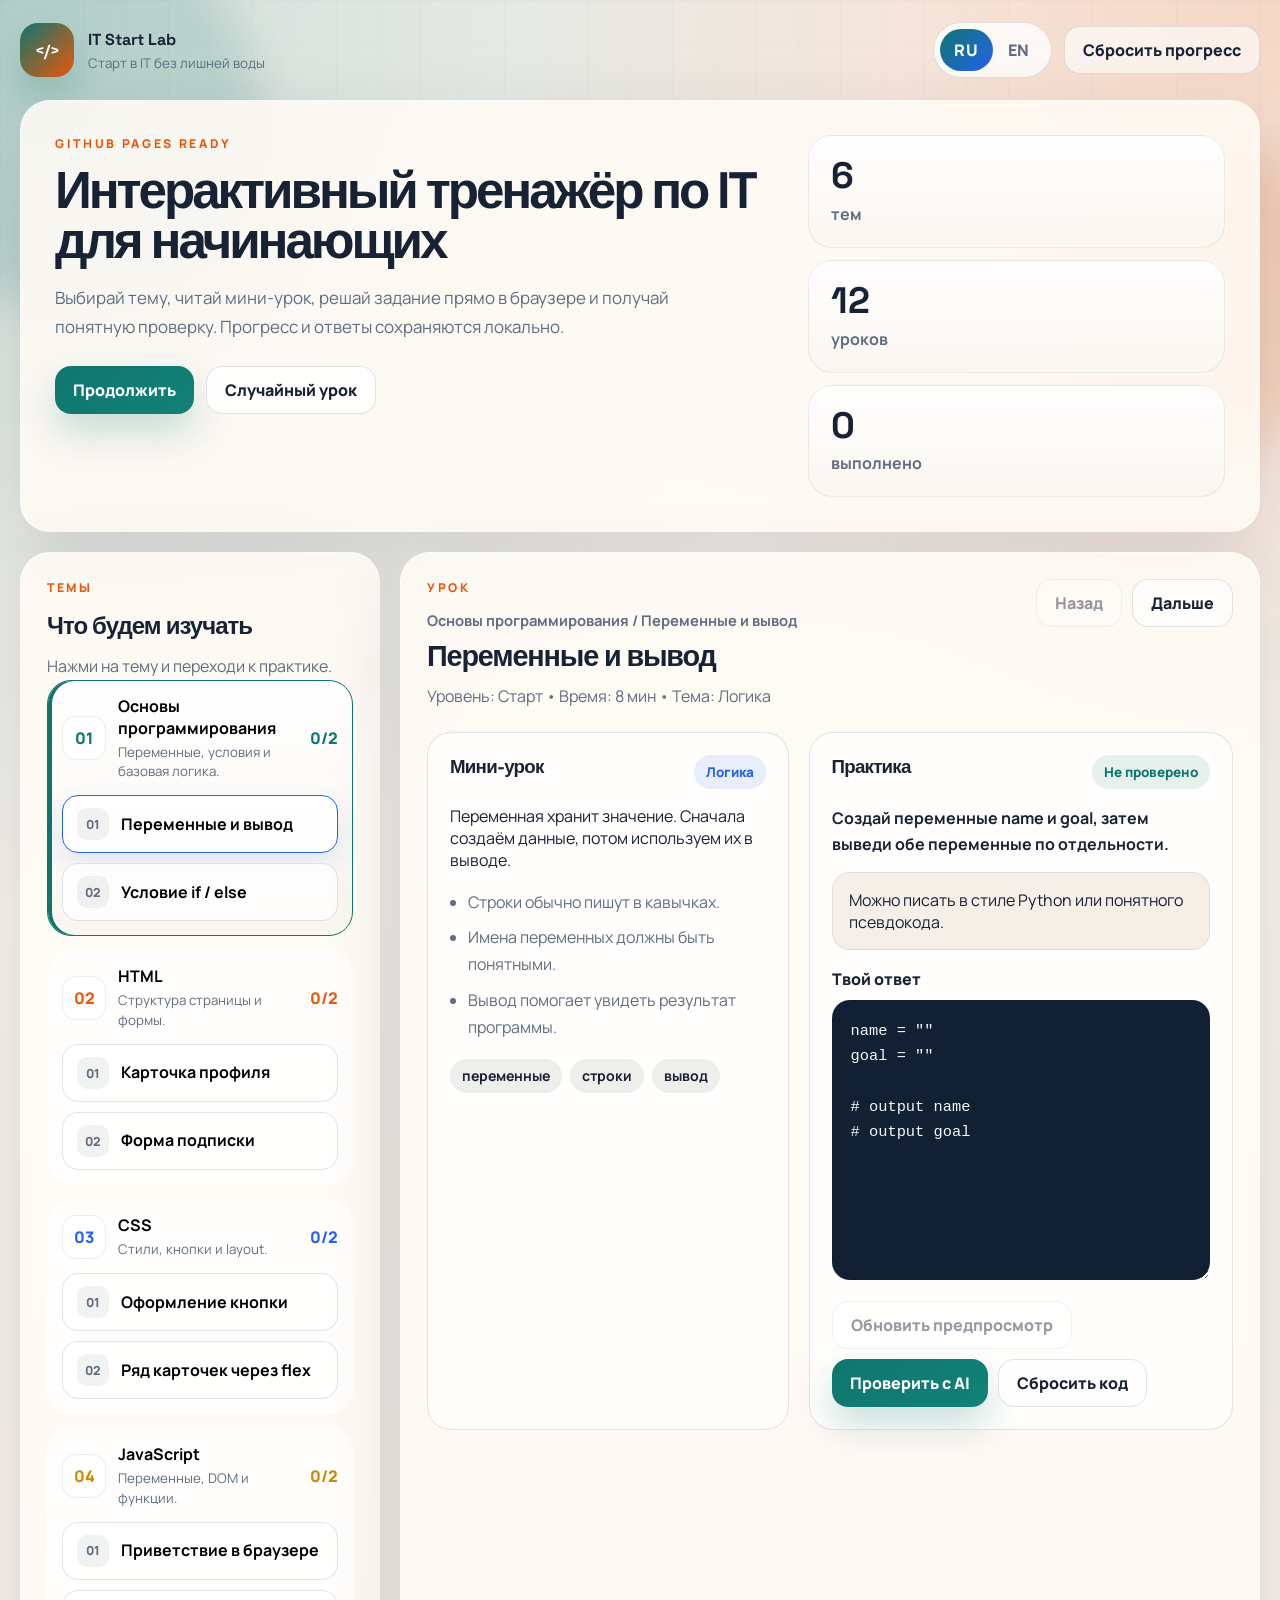
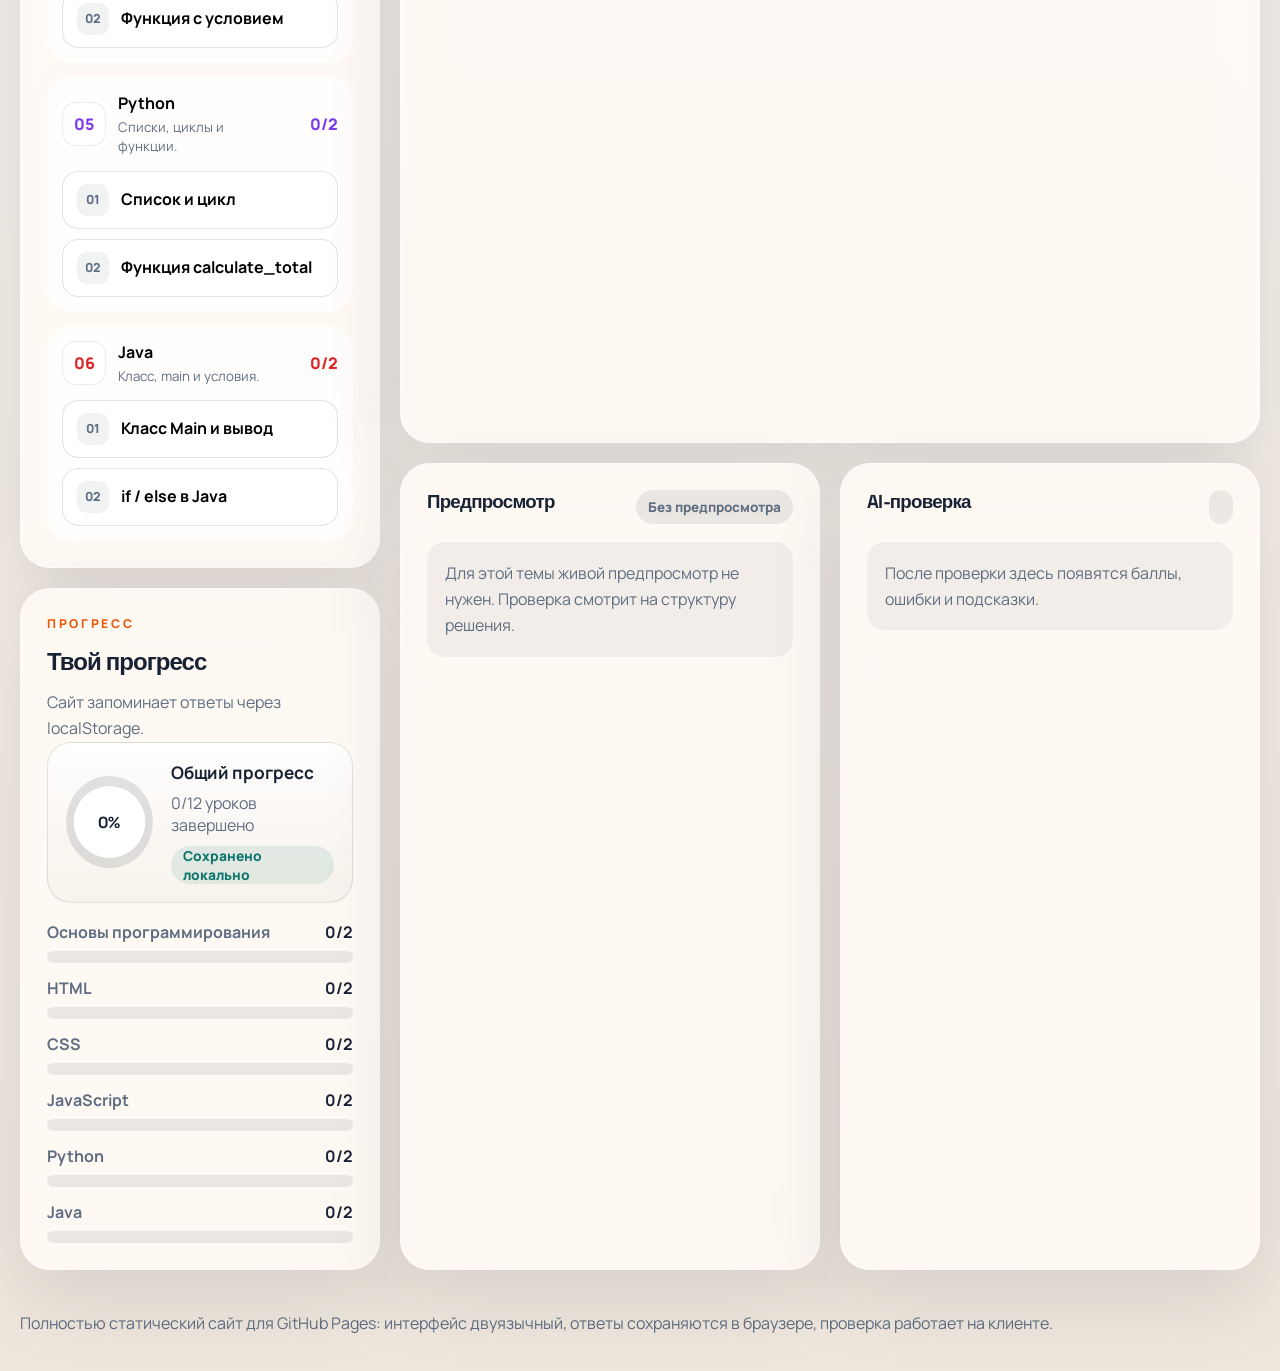
==== commit 712f844d: "Add files via upload" ====
--- a/index.html
+++ b/index.html
@@ -6,7 +6,7 @@
     <title>IT Start Lab</title>
     <meta
       name="description"
-      content="–Ш–љ—В–µ—А–∞–Ї—В–Є–≤–љ—Л–є —В—А–µ–љ–∞–ґ—С—А –њ–Њ IT –і–ї—П –љ–∞—З–Є–љ–∞—О—Й–Є—Е: HTML, CSS, JavaScript, Python, Java –Є –Њ—Б–љ–Њ–≤—Л –њ—А–Њ–≥—А–∞–Љ–Љ–Є—А–Њ–≤–∞–љ–Є—П."
+      content="Интерактивный тренажёр по IT для начинающих: HTML, CSS, JavaScript, Python, Java и основы программирования."
     />
     <meta name="theme-color" content="#0f766e" />
     <link rel="preconnect" href="https://fonts.googleapis.com" />
@@ -15,3559 +15,9 @@
       href="https://fonts.googleapis.com/css2?family=Manrope:wght@400;500;600;700;800&family=Space+Grotesk:wght@500;700&display=swap"
       rel="stylesheet"
     />
-    <style>
-:root {
-  --bg: #f4efe8;
-  --bg-soft: #fbf7f1;
-  --surface: rgba(255, 251, 245, 0.88);
-  --surface-strong: rgba(255, 255, 255, 0.95);
-  --surface-muted: rgba(245, 239, 231, 0.96);
-  --text: #182235;
-  --muted: #5f6e82;
-  --line: rgba(24, 34, 53, 0.12);
-  --line-strong: rgba(24, 34, 53, 0.18);
-  --primary: #0f766e;
-  --primary-strong: #115e59;
-  --secondary: #2563eb;
-  --accent: #ea580c;
-  --success: #1f9254;
-  --warning: #b45309;
-  --danger: #c2410c;
-  --shadow: 0 28px 80px rgba(24, 34, 53, 0.12);
-  --radius-xl: 30px;
-  --radius-lg: 24px;
-  --radius-md: 18px;
-  --radius-sm: 14px;
-  --container: 1240px;
-  --transition: 180ms ease;
-}
-
-* {
-  box-sizing: border-box;
-}
-
-html {
-  scroll-behavior: smooth;
-}
-
-body {
-  margin: 0;
-  min-height: 100vh;
-  font-family: "Manrope", sans-serif;
-  color: var(--text);
-  background:
-    radial-gradient(circle at top left, rgba(15, 118, 110, 0.18), transparent 28%),
-    radial-gradient(circle at top right, rgba(234, 88, 12, 0.18), transparent 24%),
-    linear-gradient(180deg, #f7f3ee 0%, var(--bg) 55%, #efe7dd 100%);
-}
-
-button,
-textarea {
-  font: inherit;
-}
-
-button {
-  border: 0;
-  background: none;
-  cursor: pointer;
-}
-
-button:disabled {
-  cursor: not-allowed;
-  opacity: 0.45;
-}
-
-a {
-  color: inherit;
-  text-decoration: none;
-}
-
-img,
-iframe {
-  max-width: 100%;
-}
-
-[hidden] {
-  display: none !important;
-}
-
-.page-backdrop {
-  position: fixed;
-  inset: 0;
-  z-index: -1;
-  pointer-events: none;
-  overflow: hidden;
-}
-
-.backdrop-orb {
-  position: absolute;
-  border-radius: 50%;
-  filter: blur(20px);
-  opacity: 0.78;
-}
-
-.backdrop-orb--teal {
-  width: 380px;
-  height: 380px;
-  left: -120px;
-  top: -70px;
-  background: rgba(15, 118, 110, 0.18);
-}
-
-.backdrop-orb--orange {
-  width: 320px;
-  height: 320px;
-  right: -70px;
-  top: 140px;
-  background: rgba(234, 88, 12, 0.16);
-}
-
-.backdrop-grid {
-  position: absolute;
-  inset: 0;
-  background-image:
-    linear-gradient(rgba(24, 34, 53, 0.04) 1px, transparent 1px),
-    linear-gradient(90deg, rgba(24, 34, 53, 0.04) 1px, transparent 1px);
-  background-size: 42px 42px;
-  mask-image: linear-gradient(180deg, rgba(0, 0, 0, 0.45), transparent 86%);
-}
-
-.container {
-  width: min(var(--container), calc(100% - 32px));
-  margin: 0 auto;
-}
-
-.panel {
-  background: var(--surface);
-  border: 1px solid rgba(255, 255, 255, 0.55);
-  box-shadow: var(--shadow);
-  border-radius: var(--radius-xl);
-  backdrop-filter: blur(16px);
-}
-
-.site-header {
-  display: flex;
-  align-items: center;
-  justify-content: space-between;
-  gap: 20px;
-  padding: 22px 0 12px;
-}
-
-.brand {
-  display: inline-flex;
-  align-items: center;
-  gap: 14px;
-}
-
-.brand__mark {
-  display: grid;
-  place-items: center;
-  width: 54px;
-  height: 54px;
-  border-radius: 18px;
-  background: linear-gradient(135deg, var(--primary), var(--accent));
-  color: white;
-  font-family: "Space Grotesk", sans-serif;
-  font-weight: 700;
-  letter-spacing: -0.04em;
-  box-shadow: 0 18px 35px rgba(15, 118, 110, 0.22);
-}
-
-.brand__copy strong,
-.brand__copy small {
-  display: block;
-}
-
-.brand__copy strong {
-  font-family: "Space Grotesk", sans-serif;
-  font-size: 1rem;
-}
-
-.brand__copy small {
-  margin-top: 4px;
-  color: var(--muted);
-}
-
-.header-actions {
-  display: flex;
-  align-items: center;
-  gap: 12px;
-}
-
-.lang-switch {
-  display: inline-flex;
-  padding: 6px;
-  border-radius: 999px;
-  background: rgba(255, 255, 255, 0.78);
-  border: 1px solid var(--line);
-}
-
-.lang-switch button {
-  min-width: 52px;
-  padding: 10px 14px;
-  border-radius: 999px;
-  color: var(--muted);
-  font-weight: 800;
-  letter-spacing: 0.05em;
-  transition: background var(--transition), color var(--transition), transform var(--transition);
-}
-
-.lang-switch button.is-active {
-  color: white;
-  background: linear-gradient(135deg, var(--primary), var(--secondary));
-}
-
-.ghost-button,
-.small-button,
-.secondary-button,
-.primary-button {
-  display: inline-flex;
-  align-items: center;
-  justify-content: center;
-  min-height: 48px;
-  padding: 0 18px;
-  border-radius: 16px;
-  font-weight: 800;
-  transition: transform var(--transition), box-shadow var(--transition), background var(--transition);
-}
-
-.primary-button {
-  color: white;
-  background: linear-gradient(135deg, var(--primary), #138178);
-  box-shadow: 0 18px 36px rgba(15, 118, 110, 0.22);
-}
-
-.secondary-button {
-  color: var(--text);
-  background: rgba(255, 255, 255, 0.84);
-  border: 1px solid var(--line);
-}
-
-.ghost-button,
-.small-button {
-  color: var(--text);
-  background: rgba(255, 255, 255, 0.62);
-  border: 1px solid var(--line);
-}
-
-.primary-button:hover,
-.secondary-button:hover,
-.ghost-button:hover,
-.small-button:hover {
-  transform: translateY(-1px);
-}
-
-.page-layout {
-  padding-bottom: 32px;
-}
-
-.hero {
-  display: grid;
-  grid-template-columns: 1.4fr 0.8fr;
-  gap: 24px;
-  padding: 34px;
-  margin-top: 10px;
-  animation: rise 420ms ease;
-}
-
-.hero__content h1 {
-  margin: 0;
-  max-width: 720px;
-  font-family: "Space Grotesk", sans-serif;
-  font-size: clamp(2.3rem, 4vw, 4.15rem);
-  line-height: 0.98;
-  letter-spacing: -0.06em;
-}
-
-.hero__lead {
-  max-width: 680px;
-  margin: 18px 0 0;
-  font-size: 1.06rem;
-  line-height: 1.7;
-  color: var(--muted);
-}
-
-.hero__actions {
-  display: flex;
-  flex-wrap: wrap;
-  gap: 12px;
-  margin-top: 24px;
-}
-
-.hero__stats {
-  display: grid;
-  gap: 12px;
-}
-
-.stat-card {
-  display: grid;
-  gap: 8px;
-  padding: 22px;
-  border-radius: var(--radius-lg);
-  background: linear-gradient(180deg, rgba(255, 255, 255, 0.92), rgba(250, 246, 240, 0.88));
-  border: 1px solid rgba(24, 34, 53, 0.08);
-}
-
-.stat-card strong {
-  font-family: "Space Grotesk", sans-serif;
-  font-size: 2.3rem;
-  line-height: 1;
-}
-
-.stat-card span {
-  color: var(--muted);
-  font-weight: 700;
-}
-
-.eyebrow {
-  margin: 0 0 14px;
-  color: var(--accent);
-  font-size: 0.76rem;
-  font-weight: 800;
-  letter-spacing: 0.22em;
-  text-transform: uppercase;
-}
-
-.dashboard {
-  display: grid;
-  grid-template-columns: 360px minmax(0, 1fr);
-  gap: 20px;
-  margin-top: 20px;
-}
-
-.sidebar {
-  display: grid;
-  gap: 20px;
-  align-self: start;
-  position: sticky;
-  top: 16px;
-}
-
-.sidebar-card,
-.lesson-card,
-.preview-card,
-.feedback-card {
-  padding: 26px;
-}
-
-.section-head h2,
-.lesson-card h2,
-.panel-head h3,
-.mini-lesson__head h3,
-.practice-card__head h3 {
-  margin: 0;
-  font-family: "Space Grotesk", sans-serif;
-  letter-spacing: -0.04em;
-}
-
-.section-copy {
-  margin: 12px 0 0;
-  color: var(--muted);
-  line-height: 1.65;
-}
-
-.topic-stack {
-  display: grid;
-  gap: 14px;
-}
-
-.topic-card {
-  padding: 14px;
-  border-radius: var(--radius-lg);
-  background: rgba(255, 255, 255, 0.74);
-  border: 1px solid transparent;
-  transition: border-color var(--transition), transform var(--transition), background var(--transition);
-}
-
-.topic-card.is-active {
-  border-color: var(--topic-accent);
-  background: linear-gradient(180deg, rgba(255, 255, 255, 0.95), rgba(249, 245, 239, 0.9));
-  box-shadow: inset 4px 0 0 var(--topic-accent);
-}
-
-.topic-card__head {
-  display: grid;
-  grid-template-columns: auto 1fr auto;
-  align-items: center;
-  gap: 12px;
-  width: 100%;
-  padding: 0;
-  text-align: left;
-}
-
-.topic-icon {
-  display: grid;
-  place-items: center;
-  width: 44px;
-  height: 44px;
-  border-radius: 14px;
-  background: rgba(255, 255, 255, 0.92);
-  border: 1px solid rgba(24, 34, 53, 0.08);
-  color: var(--topic-accent);
-  font-weight: 800;
-}
-
-.topic-card__copy strong,
-.topic-card__copy small {
-  display: block;
-}
-
-.topic-card__copy strong {
-  font-size: 1rem;
-}
-
-.topic-card__copy small {
-  margin-top: 4px;
-  color: var(--muted);
-  line-height: 1.45;
-}
-
-.topic-card__count {
-  min-width: 44px;
-  text-align: right;
-  font-weight: 800;
-  color: var(--topic-accent);
-}
-
-.topic-card__lessons {
-  display: grid;
-  gap: 10px;
-  margin-top: 14px;
-}
-
-.lesson-pill {
-  display: grid;
-  grid-template-columns: auto 1fr;
-  gap: 12px;
-  align-items: center;
-  width: 100%;
-  padding: 12px 14px;
-  border-radius: 16px;
-  text-align: left;
-  background: rgba(255, 255, 255, 0.82);
-  border: 1px solid var(--line);
-  transition: transform var(--transition), border-color var(--transition), background var(--transition);
-}
-
-.lesson-pill:hover {
-  transform: translateY(-1px);
-}
-
-.lesson-pill__number {
-  display: grid;
-  place-items: center;
-  width: 32px;
-  height: 32px;
-  border-radius: 10px;
-  background: rgba(24, 34, 53, 0.06);
-  font-size: 0.78rem;
-  font-weight: 800;
-  color: var(--muted);
-}
-
-.lesson-pill__text {
-  font-weight: 700;
-  line-height: 1.35;
-}
-
-.lesson-pill--done {
-  border-color: rgba(31, 146, 84, 0.2);
-  background: rgba(31, 146, 84, 0.08);
-}
-
-.lesson-pill--done .lesson-pill__number {
-  background: rgba(31, 146, 84, 0.14);
-  color: var(--success);
-}
-
-.lesson-pill--draft {
-  border-color: rgba(180, 83, 9, 0.18);
-  background: rgba(180, 83, 9, 0.07);
-}
-
-.lesson-pill--draft .lesson-pill__number {
-  background: rgba(180, 83, 9, 0.14);
-  color: var(--warning);
-}
-
-.lesson-pill.is-current {
-  border-color: var(--secondary);
-  box-shadow: 0 10px 24px rgba(37, 99, 235, 0.12);
-}
-
-.overall-progress {
-  display: flex;
-  align-items: center;
-  gap: 18px;
-  padding: 18px;
-  border-radius: var(--radius-lg);
-  background: linear-gradient(180deg, rgba(255, 255, 255, 0.92), rgba(246, 241, 234, 0.9));
-  border: 1px solid var(--line);
-}
-
-.overall-progress__ring,
-.score-badge {
-  --progress: 0%;
-  --score: 0%;
-  display: grid;
-  place-items: center;
-  width: 92px;
-  height: 92px;
-  border-radius: 50%;
-  background:
-    radial-gradient(circle at center, white 56%, transparent 57%),
-    conic-gradient(var(--primary) var(--progress), rgba(24, 34, 53, 0.12) 0);
-  font-family: "Space Grotesk", sans-serif;
-  font-size: 1rem;
-  font-weight: 700;
-}
-
-.score-badge {
-  background:
-    radial-gradient(circle at center, white 56%, transparent 57%),
-    conic-gradient(var(--secondary) var(--score), rgba(24, 34, 53, 0.12) 0);
-}
-
-.overall-progress__copy strong {
-  display: block;
-  font-size: 1.08rem;
-}
-
-.overall-progress__copy p {
-  margin: 8px 0;
-  color: var(--muted);
-}
-
-.saved-pill {
-  display: inline-flex;
-  align-items: center;
-  min-height: 34px;
-  padding: 0 12px;
-  border-radius: 999px;
-  background: rgba(15, 118, 110, 0.1);
-  color: var(--primary);
-  font-size: 0.86rem;
-  font-weight: 800;
-}
-
-.topic-progress-list {
-  display: grid;
-  gap: 14px;
-  margin-top: 18px;
-}
-
-.topic-progress-row__top {
-  display: flex;
-  align-items: center;
-  justify-content: space-between;
-  gap: 12px;
-  margin-bottom: 8px;
-}
-
-.topic-progress-row__top span {
-  color: var(--muted);
-  font-weight: 700;
-}
-
-.topic-progress-row__bar {
-  height: 12px;
-  border-radius: 999px;
-  background: rgba(24, 34, 53, 0.08);
-  overflow: hidden;
-}
-
-.topic-progress-row__bar span {
-  display: block;
-  height: 100%;
-  border-radius: inherit;
-}
-
-.workspace {
-  display: grid;
-  gap: 20px;
-  min-width: 0;
-}
-
-.lesson-card__top,
-.panel-head,
-.practice-card__head,
-.mini-lesson__head {
-  display: flex;
-  align-items: flex-start;
-  justify-content: space-between;
-  gap: 16px;
-}
-
-.lesson-nav {
-  display: flex;
-  gap: 10px;
-}
-
-.active-path {
-  margin-bottom: 8px;
-  color: var(--muted);
-  font-size: 0.92rem;
-  font-weight: 700;
-}
-
-.lesson-card__top h2 {
-  font-size: clamp(1.8rem, 2vw, 2.45rem);
-}
-
-.lesson-meta {
-  margin: 10px 0 0;
-  color: var(--muted);
-  line-height: 1.6;
-}
-
-.lesson-grid {
-  display: grid;
-  grid-template-columns: minmax(0, 0.92fr) minmax(0, 1.08fr);
-  gap: 20px;
-  margin-top: 22px;
-}
-
-.mini-lesson,
-.practice-card {
-  padding: 22px;
-  border-radius: var(--radius-lg);
-  background: rgba(255, 255, 255, 0.7);
-  border: 1px solid var(--line);
-}
-
-.type-badge,
-.practice-status,
-.panel-status,
-.feedback-state {
-  display: inline-flex;
-  align-items: center;
-  min-height: 34px;
-  padding: 0 12px;
-  border-radius: 999px;
-  font-size: 0.84rem;
-  font-weight: 800;
-}
-
-.type-badge {
-  background: rgba(37, 99, 235, 0.1);
-  color: var(--secondary);
-}
-
-.practice-status {
-  background: rgba(15, 118, 110, 0.1);
-  color: var(--primary);
-}
-
-.panel-status {
-  background: rgba(24, 34, 53, 0.08);
-  color: var(--muted);
-}
-
-.feedback-state {
-  background: rgba(37, 99, 235, 0.1);
-  color: var(--secondary);
-}
-
-.lesson-points {
-  margin: 18px 0 0;
-  padding-left: 18px;
-  color: var(--muted);
-  line-height: 1.7;
-}
-
-.lesson-points li + li {
-  margin-top: 8px;
-}
-
-.tag-list {
-  display: flex;
-  flex-wrap: wrap;
-  gap: 8px;
-  margin-top: 18px;
-}
-
-.tag-list span {
-  display: inline-flex;
-  align-items: center;
-  min-height: 34px;
-  padding: 0 12px;
-  border-radius: 999px;
-  background: rgba(24, 34, 53, 0.07);
-  color: var(--text);
-  font-size: 0.88rem;
-  font-weight: 700;
-}
-
-.task-copy {
-  margin: 16px 0 0;
-  color: var(--text);
-  font-weight: 700;
-  line-height: 1.65;
-}
-
-.starter-note {
-  margin-top: 14px;
-  padding: 16px;
-  border-radius: 18px;
-  background: var(--surface-muted);
-  border: 1px solid rgba(24, 34, 53, 0.08);
-}
-
-.starter-note p,
-.starter-reference strong {
-  margin: 0;
-}
-
-.starter-reference {
-  display: grid;
-  gap: 10px;
-}
-
-.starter-reference + .starter-reference,
-.starter-note p + .starter-reference {
-  margin-top: 14px;
-}
-
-.starter-note pre {
-  margin: 0;
-  padding: 14px;
-  border-radius: 16px;
-  background: #142033;
-  color: #f3f7ff;
-  overflow-x: auto;
-  font-family: "SFMono-Regular", Consolas, "Liberation Mono", Menlo, monospace;
-  font-size: 0.9rem;
-  line-height: 1.55;
-}
-
-.editor-label {
-  display: block;
-  margin-top: 18px;
-  font-weight: 800;
-}
-
-#answerEditor {
-  width: 100%;
-  min-height: 280px;
-  margin-top: 10px;
-  padding: 18px;
-  resize: vertical;
-  border-radius: 18px;
-  border: 1px solid var(--line-strong);
-  background: #122033;
-  color: #f6f8fb;
-  font-family: "SFMono-Regular", Consolas, "Liberation Mono", Menlo, monospace;
-  font-size: 0.96rem;
-  line-height: 1.65;
-  outline: none;
-  transition: border-color var(--transition), box-shadow var(--transition);
-}
-
-#answerEditor:focus {
-  border-color: var(--secondary);
-  box-shadow: 0 0 0 4px rgba(37, 99, 235, 0.12);
-}
-
-.editor-actions {
-  display: flex;
-  flex-wrap: wrap;
-  gap: 10px;
-  margin-top: 16px;
-}
-
-.workspace-grid {
-  display: grid;
-  grid-template-columns: minmax(0, 1fr) minmax(0, 1fr);
-  gap: 20px;
-}
-
-.empty-note {
-  margin: 18px 0 0;
-  padding: 18px;
-  border-radius: var(--radius-md);
-  background: rgba(24, 34, 53, 0.05);
-  color: var(--muted);
-  line-height: 1.65;
-}
-
-.preview-wrap {
-  margin-top: 18px;
-  border-radius: 22px;
-  overflow: hidden;
-  border: 1px solid var(--line);
-  background: white;
-}
-
-#previewFrame {
-  display: block;
-  width: 100%;
-  height: 360px;
-  border: 0;
-  background: white;
-}
-
-.feedback-content {
-  display: grid;
-  gap: 18px;
-  margin-top: 18px;
-}
-
-.feedback-summary {
-  display: flex;
-  align-items: center;
-  gap: 18px;
-  padding: 18px;
-  border-radius: var(--radius-lg);
-  background: linear-gradient(180deg, rgba(255, 255, 255, 0.92), rgba(248, 244, 237, 0.92));
-  border: 1px solid var(--line);
-}
-
-.feedback-summary__copy h3 {
-  margin: 8px 0 0;
-  font-family: "Space Grotesk", sans-serif;
-  letter-spacing: -0.04em;
-}
-
-.feedback-summary__copy p {
-  margin: 10px 0 0;
-  color: var(--muted);
-  line-height: 1.65;
-}
-
-.feedback-block {
-  padding: 18px;
-  border-radius: var(--radius-lg);
-  background: rgba(255, 255, 255, 0.7);
-  border: 1px solid var(--line);
-}
-
-.feedback-block h4 {
-  margin: 0;
-  font-size: 1rem;
-}
-
-.feedback-list {
-  display: grid;
-  gap: 10px;
-  margin-top: 14px;
-}
-
-.feedback-item {
-  display: grid;
-  grid-template-columns: auto 1fr;
-  gap: 12px;
-  padding: 14px;
-  border-radius: 16px;
-  border: 1px solid var(--line);
-  background: rgba(255, 255, 255, 0.8);
-}
-
-.feedback-item__marker {
-  display: inline-flex;
-  align-items: center;
-  justify-content: center;
-  min-width: 54px;
-  height: 34px;
-  padding: 0 10px;
-  border-radius: 999px;
-  font-size: 0.76rem;
-  font-weight: 800;
-  letter-spacing: 0.03em;
-  text-transform: uppercase;
-}
-
-.feedback-item strong {
-  display: block;
-  line-height: 1.4;
-}
-
-.feedback-item p {
-  margin: 6px 0 0;
-  color: var(--muted);
-  line-height: 1.55;
-}
-
-.feedback-item--pass .feedback-item__marker {
-  background: rgba(31, 146, 84, 0.12);
-  color: var(--success);
-}
-
-.feedback-item--fail .feedback-item__marker {
-  background: rgba(194, 65, 12, 0.12);
-  color: var(--danger);
-}
-
-.feedback-item--tip .feedback-item__marker {
-  background: rgba(37, 99, 235, 0.12);
-  color: var(--secondary);
-}
-
-.site-footer {
-  padding: 8px 0 34px;
-}
-
-.site-footer p {
-  margin: 0;
-  color: var(--muted);
-  line-height: 1.7;
-}
-
-@keyframes rise {
-  from {
-    opacity: 0;
-    transform: translateY(12px);
-  }
-  to {
-    opacity: 1;
-    transform: translateY(0);
-  }
-}
-
-@media (max-width: 1180px) {
-  .dashboard {
-    grid-template-columns: 1fr;
-  }
-
-  .sidebar {
-    position: static;
-  }
-
-  .lesson-grid,
-  .workspace-grid,
-  .hero {
-    grid-template-columns: 1fr;
-  }
-}
-
-@media (max-width: 820px) {
-  .site-header {
-    flex-direction: column;
-    align-items: stretch;
-  }
-
-  .header-actions {
-    justify-content: space-between;
-  }
-
-  .hero,
-  .sidebar-card,
-  .lesson-card,
-  .preview-card,
-  .feedback-card {
-    padding: 20px;
-  }
-
-  .lesson-card__top,
-  .panel-head,
-  .practice-card__head,
-  .mini-lesson__head {
-    flex-direction: column;
-    align-items: flex-start;
-  }
-
-  .overall-progress,
-  .feedback-summary {
-    flex-direction: column;
-    align-items: flex-start;
-  }
-}
-
-@media (max-width: 560px) {
-  .container {
-    width: min(var(--container), calc(100% - 20px));
-  }
-
-  .brand {
-    align-items: flex-start;
-  }
-
-  .brand__copy strong {
-    font-size: 0.96rem;
-  }
-
-  .header-actions {
-    flex-direction: column;
-    align-items: stretch;
-  }
-
-  .lang-switch {
-    justify-content: space-between;
-  }
-
-  .lang-switch button {
-    flex: 1;
-  }
-
-  .hero__actions,
-  .editor-actions,
-  .lesson-nav {
-    flex-direction: column;
-  }
-
-  .primary-button,
-  .secondary-button,
-  .ghost-button,
-  .small-button {
-    width: 100%;
-  }
-
-  .topic-card__head {
-    grid-template-columns: auto 1fr;
-  }
-
-  .topic-card__count {
-    grid-column: 2;
-    justify-self: start;
-    text-align: left;
-    margin-top: -4px;
-  }
-
-  .feedback-item {
-    grid-template-columns: 1fr;
-  }
-}
-
-</style>
-    <script>
-window.TRAINER_APP = {
-  ui: {
-    brandTitle: {
-      ru: "IT Start Lab",
-      en: "IT Start Lab",
-    },
-    brandSubtitle: {
-      ru: "–°—В–∞—А—В –≤ IT –±–µ–Ј –ї–Є—И–љ–µ–є –≤–Њ–і—Л",
-      en: "A clean start in IT",
-    },
-    heroKicker: {
-      ru: "GitHub Pages Ready",
-      en: "GitHub Pages Ready",
-    },
-    heroTitle: {
-      ru: "–Ш–љ—В–µ—А–∞–Ї—В–Є–≤–љ—Л–є —В—А–µ–љ–∞–ґ—С—А –њ–Њ IT –і–ї—П –љ–∞—З–Є–љ–∞—О—Й–Є—Е",
-      en: "Interactive IT trainer for beginners",
-    },
-    heroLead: {
-      ru: "–Т—Л–±–Є—А–∞–є —В–µ–Љ—Г, —З–Є—В–∞–є –Љ–Є–љ–Є-—Г—А–Њ–Ї, —А–µ—И–∞–є –Ј–∞–і–∞–љ–Є–µ –њ—А—П–Љ–Њ –≤ –±—А–∞—Г–Ј–µ—А–µ –Є –њ–Њ–ї—Г—З–∞–є –њ–Њ–љ—П—В–љ—Г—О –њ—А–Њ–≤–µ—А–Ї—Г. –Я—А–Њ–≥—А–µ—Б—Б –Є –Њ—В–≤–µ—В—Л —Б–Њ—Е—А–∞–љ—П—О—В—Б—П –ї–Њ–Ї–∞–ї—М–љ–Њ.",
-      en: "Pick a topic, read a mini lesson, solve a task in the browser, and get clear feedback. Progress and drafts are saved locally.",
-    },
-    continueBtn: {
-      ru: "–Я—А–Њ–і–Њ–ї–ґ–Є—В—М",
-      en: "Continue",
-    },
-    randomLessonBtn: {
-      ru: "–°–ї—Г—З–∞–є–љ—Л–є —Г—А–Њ–Ї",
-      en: "Random lesson",
-    },
-    statTopics: {
-      ru: "—В–µ–Љ",
-      en: "topics",
-    },
-    statLessons: {
-      ru: "—Г—А–Њ–Ї–Њ–≤",
-      en: "lessons",
-    },
-    statCompleted: {
-      ru: "–≤—Л–њ–Њ–ї–љ–µ–љ–Њ",
-      en: "completed",
-    },
-    topicsKicker: {
-      ru: "–Ґ–µ–Љ—Л",
-      en: "Topics",
-    },
-    topicsTitle: {
-      ru: "–І—В–Њ –±—Г–і–µ–Љ –Є–Ј—Г—З–∞—В—М",
-      en: "What you will learn",
-    },
-    topicsLead: {
-      ru: "–Э–∞–ґ–Љ–Є –љ–∞ —В–µ–Љ—Г –Є –њ–µ—А–µ—Е–Њ–і–Є –Ї –њ—А–∞–Ї—В–Є–Ї–µ.",
-      en: "Pick a topic and jump into practice.",
-    },
-    progressKicker: {
-      ru: "–Я—А–Њ–≥—А–µ—Б—Б",
-      en: "Progress",
-    },
-    progressTitle: {
-      ru: "–Ґ–≤–Њ–є –њ—А–Њ–≥—А–µ—Б—Б",
-      en: "Your progress",
-    },
-    progressLead: {
-      ru: "–°–∞–є—В –Ј–∞–њ–Њ–Љ–Є–љ–∞–µ—В –Њ—В–≤–µ—В—Л —З–µ—А–µ–Ј localStorage.",
-      en: "The site saves your work through localStorage.",
-    },
-    overallProgressTitle: {
-      ru: "–Ю–±—Й–Є–є –њ—А–Њ–≥—А–µ—Б—Б",
-      en: "Overall progress",
-    },
-    savedPill: {
-      ru: "–°–Њ—Е—А–∞–љ–µ–љ–Њ –ї–Њ–Ї–∞–ї—М–љ–Њ",
-      en: "Saved locally",
-    },
-    lessonKicker: {
-      ru: "–£—А–Њ–Ї",
-      en: "Lesson",
-    },
-    miniLessonTitle: {
-      ru: "–Ь–Є–љ–Є-—Г—А–Њ–Ї",
-      en: "Mini lesson",
-    },
-    practiceTitle: {
-      ru: "–Я—А–∞–Ї—В–Є–Ї–∞",
-      en: "Practice",
-    },
-    editorLabel: {
-      ru: "–Ґ–≤–Њ–є –Њ—В–≤–µ—В",
-      en: "Your answer",
-    },
-    runPreviewBtn: {
-      ru: "–Ю–±–љ–Њ–≤–Є—В—М –њ—А–µ–і–њ—А–Њ—Б–Љ–Њ—В—А",
-      en: "Refresh preview",
-    },
-    checkAnswerBtn: {
-      ru: "–Я—А–Њ–≤–µ—А–Є—В—М —Б AI",
-      en: "Check with AI",
-    },
-    resetLessonBtn: {
-      ru: "–°–±—А–Њ—Б–Є—В—М –Ї–Њ–і",
-      en: "Reset code",
-    },
-    prevLessonBtn: {
-      ru: "–Э–∞–Ј–∞–і",
-      en: "Previous",
-    },
-    nextLessonBtn: {
-      ru: "–Ф–∞–ї—М—И–µ",
-      en: "Next",
-    },
-    previewTitle: {
-      ru: "–Я—А–µ–і–њ—А–Њ—Б–Љ–Њ—В—А",
-      en: "Preview",
-    },
-    previewEmpty: {
-      ru: "–Ф–ї—П —Н—В–Њ–є —В–µ–Љ—Л –ґ–Є–≤–Њ–є –њ—А–µ–і–њ—А–Њ—Б–Љ–Њ—В—А –љ–µ –љ—Г–ґ–µ–љ. –Я—А–Њ–≤–µ—А–Ї–∞ —Б–Љ–Њ—В—А–Є—В –љ–∞ —Б—В—А—Г–Ї—В—Г—А—Г —А–µ—И–µ–љ–Є—П.",
-      en: "This lesson does not need a live preview. The checker focuses on the structure of your solution.",
-    },
-    previewReady: {
-      ru: "–У–Њ—В–Њ–≤–Њ",
-      en: "Ready",
-    },
-    previewUnavailable: {
-      ru: "–С–µ–Ј –њ—А–µ–і–њ—А–Њ—Б–Љ–Њ—В—А–∞",
-      en: "No preview",
-    },
-    aiTitle: {
-      ru: "AI-–њ—А–Њ–≤–µ—А–Ї–∞",
-      en: "AI review",
-    },
-    feedbackEmpty: {
-      ru: "–Я–Њ—Б–ї–µ –њ—А–Њ–≤–µ—А–Ї–Є –Ј–і–µ—Б—М –њ–Њ—П–≤—П—В—Б—П –±–∞–ї–ї—Л, –Њ—И–Є–±–Ї–Є –Є –њ–Њ–і—Б–Ї–∞–Ј–Ї–Є.",
-      en: "After checking, this area will show score, mistakes, and hints.",
-    },
-    checklistTitle: {
-      ru: "–І—В–Њ —Г–ґ–µ –љ–∞–є–і–µ–љ–Њ",
-      en: "What was detected",
-    },
-    tipsTitle: {
-      ru: "–І—В–Њ —Г–ї—Г—З—И–Є—В—М",
-      en: "What to improve",
-    },
-    markerPass: {
-      ru: "OK",
-      en: "OK",
-    },
-    markerFix: {
-      ru: "–Ш—Б–њ—А.",
-      en: "Fix",
-    },
-    markerTip: {
-      ru: "–°–Њ–≤–µ—В",
-      en: "Tip",
-    },
-    footerNote: {
-      ru: "–Я–Њ–ї–љ–Њ—Б—В—М—О —Б—В–∞—В–Є—З–µ—Б–Ї–Є–є —Б–∞–є—В –і–ї—П GitHub Pages: –Є–љ—В–µ—А—Д–µ–є—Б –і–≤—Г—П–Ј—Л—З–љ—Л–є, –Њ—В–≤–µ—В—Л —Б–Њ—Е—А–∞–љ—П—О—В—Б—П –≤ –±—А–∞—Г–Ј–µ—А–µ, –њ—А–Њ–≤–µ—А–Ї–∞ —А–∞–±–Њ—В–∞–µ—В –љ–∞ –Ї–ї–Є–µ–љ—В–µ.",
-      en: "A fully static GitHub Pages site: bilingual UI, browser-based saved progress, and client-side answer checking.",
-    },
-    resetProgressBtn: {
-      ru: "–°–±—А–Њ—Б–Є—В—М –њ—А–Њ–≥—А–µ—Б—Б",
-      en: "Reset progress",
-    },
-    resetProgressConfirm: {
-      ru: "–£–і–∞–ї–Є—В—М –≤–µ—Б—М –њ—А–Њ–≥—А–µ—Б—Б, –±–∞–ї–ї—Л –Є —З–µ—А–љ–Њ–≤–Є–Ї–Є?",
-      en: "Delete all progress, scores, and drafts?",
-    },
-    practicePending: {
-      ru: "–Э–µ –њ—А–Њ–≤–µ—А–µ–љ–Њ",
-      en: "Not checked yet",
-    },
-    practiceDone: {
-      ru: "–£—А–Њ–Ї –Ј–∞—Б—З–Є—В–∞–љ",
-      en: "Lesson completed",
-    },
-    practiceDraft: {
-      ru: "–І–µ—А–љ–Њ–≤–Є–Ї —Б–Њ—Е—А–∞–љ—С–љ",
-      en: "Draft saved",
-    },
-    lessonCompleted: {
-      ru: "–У–Њ—В–Њ–≤–Њ",
-      en: "Done",
-    },
-    lessonInProgress: {
-      ru: "–Т —А–∞–±–Њ—В–µ",
-      en: "In progress",
-    },
-    lessonNotStarted: {
-      ru: "–°—В–∞—А—В",
-      en: "Start",
-    },
-    feedbackStrong: {
-      ru: "–°–Є–ї—М–љ–Њ–µ —А–µ—И–µ–љ–Є–µ",
-      en: "Strong solution",
-    },
-    feedbackAlmost: {
-      ru: "–Я–Њ—З—В–Є –≥–Њ—В–Њ–≤–Њ",
-      en: "Almost there",
-    },
-    feedbackRetry: {
-      ru: "–Э—Г–ґ–љ–Њ –і–Њ—А–∞–±–Њ—В–∞—В—М",
-      en: "Needs work",
-    },
-    feedbackStrongSummary: {
-      ru: "AI –≤–Є–і–Є—В –Ї–ї—О—З–µ–≤—Л–µ –Ї–Њ–љ—Б—В—А—Г–Ї—Ж–Є–Є. –Ь–Њ–ґ–љ–Њ –њ–µ—А–µ—Е–Њ–і–Є—В—М –і–∞–ї—М—И–µ –Є–ї–Є —Г–ї—Г—З—И–Є—В—М —Б—В–Є–ї—М –њ–Њ –ґ–µ–ї–∞–љ–Є—О.",
-      en: "The AI checker sees the key pieces. You can move on or polish the style if you want.",
-    },
-    feedbackAlmostSummary: {
-      ru: "–Ю—Б–љ–Њ–≤–∞ —Г–ґ–µ –µ—Б—В—М, –љ–Њ –љ–µ —Е–≤–∞—В–∞–µ—В –љ–µ—Б–Ї–Њ–ї—М–Ї–Є—Е –Њ–±—П–Ј–∞—В–µ–ї—М–љ—Л—Е —Н–ї–µ–Љ–µ–љ—В–Њ–≤.",
-      en: "The base is there, but a few required elements are still missing.",
-    },
-    feedbackRetrySummary: {
-      ru: "–°–µ–є—З–∞—Б –≤ —А–µ—И–µ–љ–Є–Є –љ–µ —Е–≤–∞—В–∞–µ—В –±–∞–Ј–Њ–≤—Л—Е —З–∞—Б—В–µ–є. –Ш—Б–њ—А–∞–≤—М –њ—Г–љ–Ї—В—Л –љ–Є–ґ–µ –Є –њ—А–Њ–≤–µ—А—М –µ—Й—С —А–∞–Ј.",
-      en: "The solution is still missing core parts. Fix the items below and run the check again.",
-    },
-    completedFromTotal: {
-      ru: "—Г—А–Њ–Ї–Њ–≤ –Ј–∞–≤–µ—А—И–µ–љ–Њ",
-      en: "lessons completed",
-    },
-    lastCheckPrefix: {
-      ru: "–Я–Њ—Б–ї–µ–і–љ—П—П –њ—А–Њ–≤–µ—А–Ї–∞",
-      en: "Last check",
-    },
-    levelLabel: {
-      ru: "–£—А–Њ–≤–µ–љ—М",
-      en: "Level",
-    },
-    durationLabel: {
-      ru: "–Т—А–µ–Љ—П",
-      en: "Time",
-    },
-    languageLabel: {
-      ru: "–Ґ–µ–Љ–∞",
-      en: "Track",
-    },
-    minutes: {
-      ru: "–Љ–Є–љ",
-      en: "min",
-    },
-    lessonButtonPrefix: {
-      ru: "–£—А–Њ–Ї",
-      en: "Lesson",
-    },
-  },
-  topics: [
-    {
-      id: "basics",
-      icon: "01",
-      accent: "#0f766e",
-      title: {
-        ru: "–Ю—Б–љ–Њ–≤—Л –њ—А–Њ–≥—А–∞–Љ–Љ–Є—А–Њ–≤–∞–љ–Є—П",
-        en: "Programming Basics",
-      },
-      blurb: {
-        ru: "–Я–µ—А–µ–Љ–µ–љ–љ—Л–µ, —Г—Б–ї–Њ–≤–Є—П –Є –±–∞–Ј–Њ–≤–∞—П –ї–Њ–≥–Є–Ї–∞.",
-        en: "Variables, conditions, and core logic.",
-      },
-      lessons: [
-        {
-          id: "basics-variables",
-          language: "logic",
-          duration: 8,
-          difficulty: {
-            ru: "–°—В–∞—А—В",
-            en: "Starter",
-          },
-          title: {
-            ru: "–Я–µ—А–µ–Љ–µ–љ–љ—Л–µ –Є –≤—Л–≤–Њ–і",
-            en: "Variables and output",
-          },
-          summary: {
-            ru: "–Я–µ—А–µ–Љ–µ–љ–љ–∞—П —Е—А–∞–љ–Є—В –Ј–љ–∞—З–µ–љ–Є–µ. –°–љ–∞—З–∞–ї–∞ —Б–Њ–Ј–і–∞—С–Љ –і–∞–љ–љ—Л–µ, –њ–Њ—В–Њ–Љ –Є—Б–њ–Њ–ї—М–Ј—Г–µ–Љ –Є—Е –≤ –≤—Л–≤–Њ–і–µ.",
-            en: "A variable stores a value. First you create data, then you use it in output.",
-          },
-          points: {
-            ru: [
-              "–°—В—А–Њ–Ї–Є –Њ–±—Л—З–љ–Њ –њ–Є—И—Г—В –≤ –Ї–∞–≤—Л—З–Ї–∞—Е.",
-              "–Ш–Љ–µ–љ–∞ –њ–µ—А–µ–Љ–µ–љ–љ—Л—Е –і–Њ–ї–ґ–љ—Л –±—Л—В—М –њ–Њ–љ—П—В–љ—Л–Љ–Є.",
-              "–Т—Л–≤–Њ–і –њ–Њ–Љ–Њ–≥–∞–µ—В —Г–≤–Є–і–µ—В—М —А–µ–Ј—Г–ї—М—В–∞—В –њ—А–Њ–≥—А–∞–Љ–Љ—Л.",
-            ],
-            en: [
-              "Strings are usually wrapped in quotes.",
-              "Variable names should be clear.",
-              "Output lets you see the result of a program.",
-            ],
-          },
-          tags: {
-            ru: ["–њ–µ—А–µ–Љ–µ–љ–љ—Л–µ", "—Б—В—А–Њ–Ї–Є", "–≤—Л–≤–Њ–і"],
-            en: ["variables", "strings", "output"],
-          },
-          task: {
-            instruction: {
-              ru: "–°–Њ–Ј–і–∞–є –њ–µ—А–µ–Љ–µ–љ–љ—Л–µ `name` –Є `goal`, –Ј–∞—В–µ–Љ –≤—Л–≤–µ–і–Є –Њ–±–µ –њ–µ—А–µ–Љ–µ–љ–љ—Л–µ –њ–Њ –Њ—В–і–µ–ї—М–љ–Њ—Б—В–Є.",
-              en: "Create `name` and `goal` variables, then output each variable on its own line.",
-            },
-            note: {
-              ru: "–Ь–Њ–ґ–љ–Њ –њ–Є—Б–∞—В—М –≤ —Б—В–Є–ї–µ Python –Є–ї–Є –њ–Њ–љ—П—В–љ–Њ–≥–Њ –њ—Б–µ–≤–і–Њ–Ї–Њ–і–∞.",
-              en: "You can write in Python style or simple pseudocode.",
-            },
-            starterCode: `name = ""
-goal = ""
-
-# output name
-# output goal`,
-          },
-          preview: {
-            mode: "none",
-          },
-        },
-        {
-          id: "basics-condition",
-          language: "logic",
-          duration: 10,
-          difficulty: {
-            ru: "–°—В–∞—А—В",
-            en: "Starter",
-          },
-          title: {
-            ru: "–£—Б–ї–Њ–≤–Є–µ if / else",
-            en: "The if / else condition",
-          },
-          summary: {
-            ru: "–£—Б–ї–Њ–≤–Є–µ –њ–Њ–Љ–Њ–≥–∞–µ—В –≤—Л–±—А–∞—В—М –Њ–і–љ–Њ –і–µ–є—Б—В–≤–Є–µ –Є–Ј –і–≤—Г—Е: –µ—Б–ї–Є –њ—А–∞–≤–Є–ї–Њ –≤—Л–њ–Њ–ї–љ—П–µ—В—Б—П, –Є–і—С–Љ –њ–Њ –Њ–і–љ–Њ–є –≤–µ—В–Ї–µ, –Є–љ–∞—З–µ –њ–Њ –і—А—Г–≥–Њ–є.",
-            en: "A condition lets your program choose between two actions: one branch if the rule is true, another if it is false.",
-          },
-          points: {
-            ru: [
-              "–°—А–∞–≤–љ–µ–љ–Є–µ —З–∞—Б—В–Њ —Б—В—А–Њ–Є—В—Б—П —З–µ—А–µ–Ј `>`, `<`, `>=`, `==`.",
-              "–Т–µ—В–Ї–∞ `if` –Њ—В–≤–µ—З–∞–µ—В –Ј–∞ –≥–ї–∞–≤–љ—Л–є —Б—Ж–µ–љ–∞—А–Є–є.",
-              "–Т–µ—В–Ї–∞ `else` –Ј–∞–Ї—А—Л–≤–∞–µ—В –Њ—Б—В–∞–ї—М–љ—Л–µ —Б–ї—Г—З–∞–Є.",
-            ],
-            en: [
-              "Comparisons often use `>`, `<`, `>=`, or `==`.",
-              "The `if` branch handles the main scenario.",
-              "The `else` branch covers the remaining case.",
-            ],
-          },
-          tags: {
-            ru: ["if", "else", "—Б—А–∞–≤–љ–µ–љ–Є–µ"],
-            en: ["if", "else", "comparison"],
-          },
-          task: {
-            instruction: {
-              ru: "–°–Њ–Ј–і–∞–є `score = 75`. –Х—Б–ї–Є `score >= 60`, –≤—Л–≤–µ–і–Є `pass`, –Є–љ–∞—З–µ –≤—Л–≤–µ–і–Є `try again`.",
-              en: "Create `score = 75`. If `score >= 60`, output `pass`; otherwise output `try again`.",
-            },
-            note: {
-              ru: "–Я—А–Њ–≤–µ—А–Ї–∞ —Б–Љ–Њ—В—А–Є—В –љ–∞ –љ–∞–ї–Є—З–Є–µ —Г—Б–ї–Њ–≤–Є—П, –њ–Њ—А–Њ–≥–∞ `60` –Є –і–≤—Г—Е –≤–∞—А–Є–∞–љ—В–Њ–≤ –≤—Л–≤–Њ–і–∞.",
-              en: "The checker looks for a condition, the `60` threshold, and both output branches.",
-            },
-            starterCode: `score = 75
-
-if score >= :
-    print("")
-else:
-    print("")`,
-          },
-          preview: {
-            mode: "none",
-          },
-        },
-      ],
-    },
-    {
-      id: "html",
-      icon: "02",
-      accent: "#ea580c",
-      title: {
-        ru: "HTML",
-        en: "HTML",
-      },
-      blurb: {
-        ru: "–°—В—А—Г–Ї—В—Г—А–∞ —Б—В—А–∞–љ–Є—Ж—Л –Є —Д–Њ—А–Љ—Л.",
-        en: "Page structure and forms.",
-      },
-      lessons: [
-        {
-          id: "html-card",
-          language: "html",
-          duration: 9,
-          difficulty: {
-            ru: "–°—В–∞—А—В",
-            en: "Starter",
-          },
-          title: {
-            ru: "–Ъ–∞—А—В–Њ—З–Ї–∞ –њ—А–Њ—Д–Є–ї—П",
-            en: "Profile card",
-          },
-          summary: {
-            ru: "HTML –Ј–∞–і–∞—С—В —Б–Ї–µ–ї–µ—В –Є–љ—В–µ—А—Д–µ–є—Б–∞. –Ч–∞–≥–Њ–ї–Њ–≤–Ї–Є, –∞–±–Ј–∞—Ж—Л –Є –Ї–љ–Њ–њ–Ї–Є –Њ–њ–Є—Б—Л–≤–∞—О—В —Б–Љ—Л—Б–ї –Ї–Њ–љ—В–µ–љ—В–∞.",
-            en: "HTML gives your interface its structure. Headings, paragraphs, and buttons define the meaning of the content.",
-          },
-          points: {
-            ru: [
-              "–Ш—Б–њ–Њ–ї—М–Ј—Г–є —Б–µ–Љ–∞–љ—В–Є—З–љ—Л–є –Ї–Њ–љ—В–µ–є–љ–µ—А, –µ—Б–ї–Є —Н—В–Њ —Г–Љ–µ—Б—В–љ–Њ.",
-              "–£ –Ј–∞–≥–Њ–ї–Њ–≤–Ї–∞ –і–Њ–ї–ґ–љ–∞ –±—Л—В—М –≥–ї–∞–≤–љ–∞—П –Љ—Л—Б–ї—М.",
-              "–Ъ–љ–Њ–њ–Ї–∞ –њ–Њ–і—Е–Њ–і–Є—В –і–ї—П –і–µ–є—Б—В–≤–Є—П.",
-            ],
-            en: [
-              "Use a semantic container when it makes sense.",
-              "The heading should carry the main point.",
-              "A button is used for an action.",
-            ],
-          },
-          tags: {
-            ru: ["section", "h1", "button"],
-            en: ["section", "h1", "button"],
-          },
-          task: {
-            instruction: {
-              ru: "–°–Њ–Ј–і–∞–є –Ї–∞—А—В–Њ—З–Ї—Г —Б –Ї–Њ–љ—В–µ–є–љ–µ—А–Њ–Љ, –Ј–∞–≥–Њ–ї–Њ–≤–Ї–Њ–Љ `h1`, –∞–±–Ј–∞—Ж–µ–Љ `p` –Є –Ї–љ–Њ–њ–Ї–Њ–є `button`.",
-              en: "Create a card with a container, an `h1` heading, a `p` paragraph, and a `button`.",
-            },
-            note: {
-              ru: "–Ь–Њ–ґ–љ–Њ –Є—Б–њ–Њ–ї—М–Ј–Њ–≤–∞—В—М `section`, `article` –Є–ї–Є `div` –Ї–∞–Ї –Ї–Њ–љ—В–µ–є–љ–µ—А.",
-              en: "You can use `section`, `article`, or `div` as the main container.",
-            },
-            starterCode: `<section class="profile-card">
-  <!-- add title, text and button -->
-</section>`,
-          },
-          preview: {
-            mode: "html",
-            baseCss: `body {
-  margin: 0;
-  font-family: Arial, sans-serif;
-  background: #f6f5ef;
-  color: #172033;
-  padding: 24px;
-}
-
-.profile-card {
-  max-width: 340px;
-  padding: 20px;
-  border-radius: 18px;
-  background: white;
-  border: 1px solid #d4d8e2;
-  box-shadow: 0 18px 40px rgba(23, 32, 51, 0.08);
-}
-
-button {
-  margin-top: 12px;
-  padding: 10px 16px;
-  border: 0;
-  border-radius: 999px;
-  background: #0f766e;
-  color: white;
-}`,
-          },
-        },
-        {
-          id: "html-form",
-          language: "html",
-          duration: 10,
-          difficulty: {
-            ru: "–°—В–∞—А—В",
-            en: "Starter",
-          },
-          title: {
-            ru: "–§–Њ—А–Љ–∞ –њ–Њ–і–њ–Є—Б–Ї–Є",
-            en: "Signup form",
-          },
-          summary: {
-            ru: "–§–Њ—А–Љ–∞ —Б–Њ–±–Є—А–∞–µ—В –і–∞–љ–љ—Л–µ –њ–Њ–ї—М–Ј–Њ–≤–∞—В–µ–ї—П. –•–Њ—А–Њ—И–∞—П —Б—В—А—Г–Ї—В—Г—А–∞ –і–µ–ї–∞–µ—В –Є–љ—В–µ—А—Д–µ–є—Б –њ–Њ–љ—П—В–љ—Л–Љ –Є –і–Њ—Б—В—Г–њ–љ—Л–Љ.",
-            en: "A form collects data from the user. A good structure keeps the interface clear and accessible.",
-          },
-          points: {
-            ru: [
-              "–£ –њ–Њ–ї—П –≤–≤–Њ–і–∞ –і–Њ–ї–ґ–µ–љ –±—Л—В—М –њ–Њ–љ—П—В–љ—Л–є `label`.",
-              "–Ґ–Є–њ `email` –њ–Њ–Љ–Њ–≥–∞–µ—В –±—А–∞—Г–Ј–µ—А—Г –њ–Њ–љ—П—В—М –Њ–ґ–Є–і–∞–µ–Љ—Л–µ –і–∞–љ–љ—Л–µ.",
-              "–Ъ–љ–Њ–њ–Ї–∞ –Њ—В–њ—А–∞–≤–Ї–Є –Ј–∞–≤–µ—А—И–∞–µ—В —Б—Ж–µ–љ–∞—А–Є–є.",
-            ],
-            en: [
-              "An input should have a clear `label`.",
-              "The `email` type tells the browser what kind of data is expected.",
-              "A submit button completes the flow.",
-            ],
-          },
-          tags: {
-            ru: ["form", "label", "input"],
-            en: ["form", "label", "input"],
-          },
-          task: {
-            instruction: {
-              ru: "–°–Њ–Ј–і–∞–є `form` —Б `label`, –њ–Њ–ї–µ–Љ `input type=\"email\"` –Є –Ї–љ–Њ–њ–Ї–Њ–є –Њ—В–њ—А–∞–≤–Ї–Є.",
-              en: "Create a `form` with a `label`, an `input type=\"email\"`, and a submit button.",
-            },
-            note: {
-              ru: "–Я—А–Њ–≤–µ—А–Ї–∞ –ґ–і—С—В –Є–Љ–µ–љ–љ–Њ —Д–Њ—А–Љ—Г, –њ–Њ–і–њ–Є—Б—М –Ї –њ–Њ–ї—О –Є email-–≤–≤–Њ–і.",
-              en: "The checker expects a real form, a label, and an email input.",
-            },
-            starterCode: `<form class="signup-form">
-  <!-- add label, email input and button -->
-</form>`,
-          },
-          preview: {
-            mode: "html",
-            baseCss: `body {
-  margin: 0;
-  font-family: Arial, sans-serif;
-  background: #fff7ed;
-  color: #172033;
-  padding: 24px;
-}
-
-.signup-form {
-  max-width: 360px;
-  display: grid;
-  gap: 12px;
-  padding: 20px;
-  border-radius: 18px;
-  background: white;
-  border: 1px solid #f3d9c5;
-}
-
-input,
-button {
-  padding: 12px 14px;
-  border-radius: 12px;
-  border: 1px solid #cfd6e4;
-}
-
-button {
-  background: #ea580c;
-  color: white;
-  border: 0;
-}`,
-          },
-        },
-      ],
-    },
-    {
-      id: "css",
-      icon: "03",
-      accent: "#2563eb",
-      title: {
-        ru: "CSS",
-        en: "CSS",
-      },
-      blurb: {
-        ru: "–°—В–Є–ї–Є, –Ї–љ–Њ–њ–Ї–Є –Є layout.",
-        en: "Styles, buttons, and layout.",
-      },
-      lessons: [
-        {
-          id: "css-button",
-          language: "css",
-          duration: 9,
-          difficulty: {
-            ru: "–°—В–∞—А—В",
-            en: "Starter",
-          },
-          title: {
-            ru: "–Ю—Д–Њ—А–Љ–ї–µ–љ–Є–µ –Ї–љ–Њ–њ–Ї–Є",
-            en: "Button styling",
-          },
-          summary: {
-            ru: "CSS –Њ—В–≤–µ—З–∞–µ—В –Ј–∞ –≤–љ–µ—И–љ–Є–є –≤–Є–і. –Ф–∞–ґ–µ –љ–µ—Б–Ї–Њ–ї—М–Ї–Њ —Б–≤–Њ–є—Б—В–≤ –Љ–Њ–≥—Г—В –Ј–∞–Љ–µ—В–љ–Њ —Г–ї—Г—З—И–Є—В—М –Є–љ—В–µ—А—Д–µ–є—Б.",
-            en: "CSS controls the look of the UI. Even a few properties can make an interface feel polished.",
-          },
-          points: {
-            ru: [
-              "–§–Њ–љ –Ј–∞–і–∞—С—В—Б—П —З–µ—А–µ–Ј `background` –Є–ї–Є `background-color`.",
-              "–¶–≤–µ—В —В–µ–Ї—Б—В–∞ –Ј–∞–і–∞—С—В—Б—П —З–µ—А–µ–Ј `color`.",
-              "–Ю—В—Б—В—Г–њ—Л –Є —Б–Ї—А—Г–≥–ї–µ–љ–Є–µ –њ–Њ–Љ–Њ–≥–∞—О—В –Ї–љ–Њ–њ–Ї–µ –≤—Л–≥–ї—П–і–µ—В—М –∞–Ї–Ї—Г—А–∞—В–љ–Њ.",
-            ],
-            en: [
-              "Use `background` or `background-color` for the fill.",
-              "Use `color` for text color.",
-              "Padding and border radius make the button feel polished.",
-            ],
-          },
-          tags: {
-            ru: ["background", "padding", "border-radius"],
-            en: ["background", "padding", "border-radius"],
-          },
-          task: {
-            instruction: {
-              ru: "–Ю—Д–Њ—А–Љ–Є `.cta-button`: –і–Њ–±–∞–≤—М —Д–Њ–љ, —Б–≤–µ—В–ї—Л–є —Ж–≤–µ—В —В–µ–Ї—Б—В–∞, `padding` –Є `border-radius`.",
-              en: "Style `.cta-button`: add a background, a light text color, `padding`, and `border-radius`.",
-            },
-            note: {
-              ru: "–С–∞–Ј–∞ –і–ї—П –њ—А–µ–і–њ—А–Њ—Б–Љ–Њ—В—А–∞ –њ–Њ–Ї–∞–Ј–∞–љ–∞ –љ–Є–ґ–µ.",
-              en: "The base markup for the preview is shown below.",
-            },
-            referenceTitle: {
-              ru: "–С–∞–Ј–Њ–≤–∞—П HTML-—А–∞–Ј–Љ–µ—В–Ї–∞",
-              en: "Base HTML markup",
-            },
-            referenceCode: `<button class="cta-button">Join course</button>`,
-            starterCode: `.cta-button {
-
-}`,
-          },
-          preview: {
-            mode: "css",
-            baseHtml: `<button class="cta-button">Join course</button>`,
-            baseCss: `body {
-  margin: 0;
-  min-height: 100vh;
-  display: grid;
-  place-items: center;
-  background: #eff6ff;
-  font-family: Arial, sans-serif;
-}`,
-          },
-        },
-        {
-          id: "css-layout",
-          language: "css",
-          duration: 11,
-          difficulty: {
-            ru: "–°—В–∞—А—В",
-            en: "Starter",
-          },
-          title: {
-            ru: "–†—П–і –Ї–∞—А—В–Њ—З–µ–Ї —З–µ—А–µ–Ј flex",
-            en: "Card row with flex",
-          },
-          summary: {
-            ru: "Flexbox –њ–Њ–Љ–Њ–≥–∞–µ—В –±—Л—Б—В—А–Њ –≤—Л—Б—В—А–Њ–Є—В—М —Н–ї–µ–Љ–µ–љ—В—Л –≤ —А—П–і –Є–ї–Є –Ї–Њ–ї–Њ–љ–Ї—Г –Є —Г–њ—А–∞–≤–ї—П—В—М —А–∞—Б—Б—В–Њ—П–љ–Є–µ–Љ –Љ–µ–ґ–і—Г –љ–Є–Љ–Є.",
-            en: "Flexbox helps you place elements in a row or column and control the spacing between them.",
-          },
-          points: {
-            ru: [
-              "–Ф–ї—П —А—П–і–∞ –љ—Г–ґ–µ–љ `display: flex`.",
-              "–†–∞—Б—Б—В–Њ—П–љ–Є–µ –Љ–µ–ґ–і—Г –Ї–∞—А—В–Њ—З–Ї–∞–Љ–Є —Г–і–Њ–±–љ–Њ –Ј–∞–і–∞–≤–∞—В—М —З–µ—А–µ–Ј `gap`.",
-              "–Ъ–∞—А—В–Њ—З–Ї–Є –ї—Г—З—И–µ —Б–і–µ–ї–∞—В—М —З–Є—В–∞–µ–Љ—Л–Љ–Є —Б –њ–Њ–Љ–Њ—Й—М—О `padding` –Є —Д–Њ–љ–∞.",
-            ],
-            en: [
-              "Use `display: flex` to create a row.",
-              "Use `gap` for spacing between cards.",
-              "Make the cards readable with padding and a background.",
-            ],
-          },
-          tags: {
-            ru: ["flex", "gap", "cards"],
-            en: ["flex", "gap", "cards"],
-          },
-          task: {
-            instruction: {
-              ru: "–°–і–µ–ї–∞–є `.cards` flex-–Ї–Њ–љ—В–µ–є–љ–µ—А–Њ–Љ —Б `gap`, –∞ –і–ї—П `.cards article` –і–Њ–±–∞–≤—М —Д–Њ–љ –Є –≤–љ—Г—В—А–µ–љ–љ–Є–є –Њ—В—Б—В—Г–њ.",
-              en: "Turn `.cards` into a flex container with `gap`, then add a background and padding to `.cards article`.",
-            },
-            note: {
-              ru: "–Ч–і–µ—Б—М –≤–∞–ґ–љ–Њ –Є–Љ–µ–љ–љ–Њ —А–∞—Б–њ–Њ–ї–Њ–ґ–µ–љ–Є–µ —З–µ—А–µ–Ј flex –Є –±–∞–Ј–Њ–≤–Њ–µ –Њ—Д–Њ—А–Љ–ї–µ–љ–Є–µ –Ї–∞—А—В–Њ—З–µ–Ї.",
-              en: "The important part here is the flex layout and basic card styling.",
-            },
-            referenceTitle: {
-              ru: "–С–∞–Ј–Њ–≤–∞—П HTML-—А–∞–Ј–Љ–µ—В–Ї–∞",
-              en: "Base HTML markup",
-            },
-            referenceCode: `<div class="cards">
-  <article>HTML</article>
-  <article>CSS</article>
-  <article>JS</article>
-</div>`,
-            starterCode: `.cards {
-
-}
-
-.cards article {
-
-}`,
-          },
-          preview: {
-            mode: "css",
-            baseHtml: `<div class="cards">
-  <article>HTML</article>
-  <article>CSS</article>
-  <article>JS</article>
-</div>`,
-            baseCss: `body {
-  margin: 0;
-  padding: 32px;
-  background: #f8fafc;
-  font-family: Arial, sans-serif;
-}
-
-.cards article {
-  border: 1px solid #d7dfea;
-}`,
-          },
-        },
-      ],
-    },
-    {
-      id: "javascript",
-      icon: "04",
-      accent: "#ca8a04",
-      title: {
-        ru: "JavaScript",
-        en: "JavaScript",
-      },
-      blurb: {
-        ru: "–Я–µ—А–µ–Љ–µ–љ–љ—Л–µ, DOM –Є —Д—Г–љ–Ї—Ж–Є–Є.",
-        en: "Variables, DOM, and functions.",
-      },
-      lessons: [
-        {
-          id: "js-greeting",
-          language: "javascript",
-          duration: 10,
-          difficulty: {
-            ru: "–°—В–∞—А—В",
-            en: "Starter",
-          },
-          title: {
-            ru: "–Я—А–Є–≤–µ—В—Б—В–≤–Є–µ –≤ –±—А–∞—Г–Ј–µ—А–µ",
-            en: "Greeting in the browser",
-          },
-          summary: {
-            ru: "JavaScript –і–µ–ї–∞–µ—В —Б—В—А–∞–љ–Є—Ж—Г –ґ–Є–≤–Њ–є. –І–µ—А–µ–Ј DOM –Љ–Њ–ґ–љ–Њ –Љ–µ–љ—П—В—М —В–µ–Ї—Б—В –Є –њ–Њ–≤–µ–і–µ–љ–Є–µ —Н–ї–µ–Љ–µ–љ—В–Њ–≤.",
-            en: "JavaScript makes a page interactive. Through the DOM you can update text and behavior on the page.",
-          },
-          points: {
-            ru: [
-              "–Я–µ—А–µ–Љ–µ–љ–љ–∞—П —Е—А–∞–љ–Є—В –і–∞–љ–љ—Л–µ, –љ–∞–њ—А–Є–Љ–µ—А –Є–Љ—П –њ–Њ–ї—М–Ј–Њ–≤–∞—В–µ–ї—П.",
-              "–І–µ—А–µ–Ј `querySelector` –Љ–Њ–ґ–љ–Њ –љ–∞–є—В–Є —Н–ї–µ–Љ–µ–љ—В.",
-              "–°–≤–Њ–є—Б—В–≤–Њ `textContent` –Љ–µ–љ—П–µ—В —В–µ–Ї—Б—В –≤–љ—Г—В—А–Є –±–ї–Њ–Ї–∞.",
-            ],
-            en: [
-              "A variable stores data such as a user's name.",
-              "Use `querySelector` to find an element.",
-              "Use `textContent` to change the text inside a block.",
-            ],
-          },
-          tags: {
-            ru: ["DOM", "querySelector", "textContent"],
-            en: ["DOM", "querySelector", "textContent"],
-          },
-          task: {
-            instruction: {
-              ru: "–°–Њ–Ј–і–∞–є `userName`, –љ–∞–є–і–Є `#output` –Є –≤—Л–≤–µ–і–Є —В—Г–і–∞ –њ—А–Є–≤–µ—В—Б—В–≤–Є–µ —Б –Є–Љ–µ–љ–µ–Љ.",
-              en: "Create `userName`, find `#output`, and render a greeting with the name inside it.",
-            },
-            note: {
-              ru: "–Я—А–µ–і–њ—А–Њ—Б–Љ–Њ—В—А –≤—Л–њ–Њ–ї–љ–Є—В –Ї–Њ–і –њ—А—П–Љ–Њ –≤ iframe.",
-              en: "The preview runs your code inside an iframe.",
-            },
-            referenceTitle: {
-              ru: "–С–∞–Ј–Њ–≤–∞—П HTML-—А–∞–Ј–Љ–µ—В–Ї–∞",
-              en: "Base HTML markup",
-            },
-            referenceCode: `<div class="demo-card">
-  <h3>Greeting</h3>
-  <div id="output"></div>
-</div>`,
-            starterCode: `const userName = "";
-
-const output = document.querySelector("#output");
-
-// write your greeting here`,
-          },
-          preview: {
-            mode: "javascript",
-            baseHtml: `<div class="demo-card">
-  <h3>Greeting</h3>
-  <div id="output"></div>
-  <div id="__preview_console" class="console">Console ready</div>
-</div>`,
-            baseCss: `body {
-  margin: 0;
-  padding: 24px;
-  background: #fffbeb;
-  font-family: Arial, sans-serif;
-  color: #172033;
-}
-
-.demo-card {
-  max-width: 340px;
-  padding: 20px;
-  border-radius: 18px;
-  background: white;
-  border: 1px solid #f5df94;
-}
-
-#output {
-  min-height: 28px;
-  margin-top: 10px;
-  font-weight: bold;
-}
-
-.console {
-  margin-top: 12px;
-  font-size: 12px;
-  color: #7c2d12;
-}`,
-          },
-        },
-        {
-          id: "js-function",
-          language: "javascript",
-          duration: 12,
-          difficulty: {
-            ru: "–°—В–∞—А—В",
-            en: "Starter",
-          },
-          title: {
-            ru: "–§—Г–љ–Ї—Ж–Є—П —Б —Г—Б–ї–Њ–≤–Є–µ–Љ",
-            en: "Function with a condition",
-          },
-          summary: {
-            ru: "–§—Г–љ–Ї—Ж–Є—П —Б–Њ–±–Є—А–∞–µ—В –њ–Њ–≤—В–Њ—А—П–µ–Љ—Г—О –ї–Њ–≥–Є–Ї—Г –≤ –Њ–і–љ–Њ–Љ –Љ–µ—Б—В–µ. –Т–Њ–Ј–≤—А–∞—В –Ј–љ–∞—З–µ–љ–Є—П —З–µ—А–µ–Ј `return` –і–µ–ї–∞–µ—В —Д—Г–љ–Ї—Ж–Є—О –њ–Њ–ї–µ–Ј–љ–Њ–є –і–ї—П –і–∞–ї—М–љ–µ–є—И–Є—Е –≤—Л—З–Є—Б–ї–µ–љ–Є–є.",
-            en: "A function keeps reusable logic in one place. Returning a value with `return` makes it useful in later code.",
-          },
-          points: {
-            ru: [
-              "–§—Г–љ–Ї—Ж–Є—П –њ–Њ–ї—Г—З–∞–µ—В –њ–∞—А–∞–Љ–µ—В—А—Л –≤ –Ї—А—Г–≥–ї—Л—Е —Б–Ї–Њ–±–Ї–∞—Е.",
-              "–£—Б–ї–Њ–≤–Є–µ –≤–љ—Г—В—А–Є —Д—Г–љ–Ї—Ж–Є–Є –њ–Њ–Љ–Њ–≥–∞–µ—В –≤–µ—А–љ—Г—В—М —А–∞–Ј–љ—Л–є —А–µ–Ј—Г–ї—М—В–∞—В.",
-              "–Т–Њ–Ј–≤—А–∞—Й–∞–є –Ј–љ–∞—З–µ–љ–Є—П —З–µ—А–µ–Ј `return`, –∞ –љ–µ —В–Њ–ї—М–Ї–Њ —З–µ—А–µ–Ј –≤—Л–≤–Њ–і –љ–∞ —Н–Ї—А–∞–љ.",
-            ],
-            en: [
-              "A function receives parameters inside parentheses.",
-              "A condition inside the function helps return different results.",
-              "Return values with `return`, not only with screen output.",
-            ],
-          },
-          tags: {
-            ru: ["function", "if", "return"],
-            en: ["function", "if", "return"],
-          },
-          task: {
-            instruction: {
-              ru: "–°–Њ–Ј–і–∞–є —Д—Г–љ–Ї—Ж–Є—О `checkAge(age)`. –Х—Б–ї–Є `age >= 18`, –≤–µ—А–љ–Є `adult`, –Є–љ–∞—З–µ –≤–µ—А–љ–Є `junior`.",
-              en: "Create a `checkAge(age)` function. If `age >= 18`, return `adult`; otherwise return `junior`.",
-            },
-            note: {
-              ru: "–Ч–і–µ—Б—М –≤–∞–ґ–љ—Л —Д—Г–љ–Ї—Ж–Є—П, —Г—Б–ї–Њ–≤–Є–µ, –њ–Њ—А–Њ–≥ `18` –Є –Њ–±–∞ –≤–∞—А–Є–∞–љ—В–∞ `return`.",
-              en: "This task requires a function, a condition, the `18` threshold, and both return values.",
-            },
-            starterCode: `function checkAge(age) {
-
-}`,
-          },
-          preview: {
-            mode: "none",
-          },
-        },
-      ],
-    },
-    {
-      id: "python",
-      icon: "05",
-      accent: "#7c3aed",
-      title: {
-        ru: "Python",
-        en: "Python",
-      },
-      blurb: {
-        ru: "–°–њ–Є—Б–Ї–Є, —Ж–Є–Ї–ї—Л –Є —Д—Г–љ–Ї—Ж–Є–Є.",
-        en: "Lists, loops, and functions.",
-      },
-      lessons: [
-        {
-          id: "python-loop",
-          language: "python",
-          duration: 9,
-          difficulty: {
-            ru: "–°—В–∞—А—В",
-            en: "Starter",
-          },
-          title: {
-            ru: "–°–њ–Є—Б–Њ–Ї –Є —Ж–Є–Ї–ї",
-            en: "List and loop",
-          },
-          summary: {
-            ru: "–°–њ–Є—Б–Њ–Ї —Е—А–∞–љ–Є—В –љ–µ—Б–Ї–Њ–ї—М–Ї–Њ –Ј–љ–∞—З–µ–љ–Є–є, –∞ —Ж–Є–Ї–ї –њ–Њ–Ј–≤–Њ–ї—П–µ—В –њ—А–Њ–є—В–Є –њ–Њ –Ї–∞–ґ–і–Њ–Љ—Г —Н–ї–µ–Љ–µ–љ—В—Г –±–µ–Ј –њ–Њ–≤—В–Њ—А–µ–љ–Є—П –Ї–Њ–і–∞.",
-            en: "A list stores multiple values, and a loop lets you go through each item without repeating code.",
-          },
-          points: {
-            ru: [
-              "–°–њ–Є—Б–Њ–Ї –≤ Python –Ј–∞–њ–Є—Б—Л–≤–∞—О—В –≤ –Ї–≤–∞–і—А–∞—В–љ—Л—Е —Б–Ї–Њ–±–Ї–∞—Е.",
-              "–¶–Є–Ї–ї `for` —А–∞–±–Њ—В–∞–µ—В –њ–Њ —Б—Е–µ–Љ–µ `for item in list:`.",
-              "–Т–љ—Г—В—А–Є —Ж–Є–Ї–ї–∞ —Г–і–Њ–±–љ–Њ –Є—Б–њ–Њ–ї—М–Ј–Њ–≤–∞—В—М `print()`.",
-            ],
-            en: [
-              "A Python list is written with square brackets.",
-              "A `for` loop follows the `for item in list:` pattern.",
-              "Use `print()` inside the loop to display each item.",
-            ],
-          },
-          tags: {
-            ru: ["list", "for", "print"],
-            en: ["list", "for", "print"],
-          },
-          task: {
-            instruction: {
-              ru: "–°–Њ–Ј–і–∞–є —Б–њ–Є—Б–Њ–Ї `topics` –Є–Ј —В—А—С—Е IT-—В–µ–Љ –Є –≤—Л–≤–µ–і–Є –Ї–∞–ґ–і—Л–є —Н–ї–µ–Љ–µ–љ—В —З–µ—А–µ–Ј —Ж–Є–Ї–ї `for`.",
-              en: "Create a `topics` list with three IT topics and print each item with a `for` loop.",
-            },
-            note: {
-              ru: "–Я—А–Њ–≤–µ—А–Ї–∞ —Б–Љ–Њ—В—А–Є—В –љ–∞ —Б–њ–Є—Б–Њ–Ї, —Ж–Є–Ї–ї –Є –≤—Л–≤–Њ–і —Н–ї–µ–Љ–µ–љ—В–Њ–≤.",
-              en: "The checker looks for a list, a loop, and printed items.",
-            },
-            starterCode: `topics = []
-
-for item in topics:
-    print(item)`,
-          },
-          preview: {
-            mode: "none",
-          },
-        },
-        {
-          id: "python-function",
-          language: "python",
-          duration: 10,
-          difficulty: {
-            ru: "–°—В–∞—А—В",
-            en: "Starter",
-          },
-          title: {
-            ru: "–§—Г–љ–Ї—Ж–Є—П calculate_total",
-            en: "The calculate_total function",
-          },
-          summary: {
-            ru: "–§—Г–љ–Ї—Ж–Є—П –≤ Python –љ–∞—З–Є–љ–∞–µ—В—Б—П —Б `def`. –Х—Б–ї–Є —Д—Г–љ–Ї—Ж–Є—П —Б—З–Є—В–∞–µ—В –Ј–љ–∞—З–µ–љ–Є–µ, —А–µ–Ј—Г–ї—М—В–∞—В –ї—Г—З—И–µ –≤–µ—А–љ—Г—В—М —З–µ—А–µ–Ј `return`.",
-            en: "A Python function starts with `def`. If the function computes a value, it should usually return it with `return`.",
-          },
-          points: {
-            ru: [
-              "–Я–∞—А–∞–Љ–µ—В—А—Л –њ–Є—И—Г—В –≤–љ—Г—В—А–Є —Б–Ї–Њ–±–Њ–Ї –њ–Њ—Б–ї–µ –Є–Љ–µ–љ–Є —Д—Г–љ–Ї—Ж–Є–Є.",
-              "–Ю–њ–µ—А–∞—В–Њ—А `return` –Њ—В–і–∞—С—В –≥–Њ—В–Њ–≤—Л–є —А–µ–Ј—Г–ї—М—В–∞—В.",
-              "–£–Љ–љ–Њ–ґ–µ–љ–Є–µ –Ј–∞–њ–Є—Б—Л–≤–∞–µ—В—Б—П —З–µ—А–µ–Ј `*`.",
-            ],
-            en: [
-              "Parameters go inside parentheses after the function name.",
-              "`return` sends back the final result.",
-              "Multiplication is written with `*`.",
-            ],
-          },
-          tags: {
-            ru: ["def", "return", "multiply"],
-            en: ["def", "return", "multiply"],
-          },
-          task: {
-            instruction: {
-              ru: "–°–Њ–Ј–і–∞–є —Д—Г–љ–Ї—Ж–Є—О `calculate_total(price, quantity)`, –Ї–Њ—В–Њ—А–∞—П –≤–Њ–Ј–≤—А–∞—Й–∞–µ—В `price * quantity`.",
-              en: "Create a `calculate_total(price, quantity)` function that returns `price * quantity`.",
-            },
-            note: {
-              ru: "–Я—А–Њ–≤–µ—А–Ї–∞ –Є—Й–µ—В –њ—А–∞–≤–Є–ї—М–љ–Њ–µ –Є–Љ—П —Д—Г–љ–Ї—Ж–Є–Є, –і–≤–∞ –њ–∞—А–∞–Љ–µ—В—А–∞ –Є `return` —Б —Г–Љ–љ–Њ–ґ–µ–љ–Є–µ–Љ.",
-              en: "The checker expects the right function name, two parameters, and a multiplication inside `return`.",
-            },
-            starterCode: `def calculate_total(price, quantity):
-    return`,
-          },
-          preview: {
-            mode: "none",
-          },
-        },
-      ],
-    },
-    {
-      id: "java",
-      icon: "06",
-      accent: "#dc2626",
-      title: {
-        ru: "Java",
-        en: "Java",
-      },
-      blurb: {
-        ru: "–Ъ–ї–∞—Б—Б, main –Є —Г—Б–ї–Њ–≤–Є—П.",
-        en: "Class, main, and conditions.",
-      },
-      lessons: [
-        {
-          id: "java-main",
-          language: "java",
-          duration: 10,
-          difficulty: {
-            ru: "–°—В–∞—А—В",
-            en: "Starter",
-          },
-          title: {
-            ru: "–Ъ–ї–∞—Б—Б Main –Є –≤—Л–≤–Њ–і",
-            en: "Main class and output",
-          },
-          summary: {
-            ru: "–Т Java –Ї–Њ–і –Њ–±—Л—З–љ–Њ –ґ–Є–≤—С—В –≤–љ—Г—В—А–Є –Ї–ї–∞—Б—Б–∞. –Ґ–Њ—З–Ї–∞ –≤—Е–Њ–і–∞ –≤ –њ—А–Њ—Б—В—Л—Е –њ—А–Є–Љ–µ—А–∞—Е –љ–∞—Е–Њ–і–Є—В—Б—П –≤ –Љ–µ—В–Њ–і–µ `main`.",
-            en: "In Java, code usually lives inside a class. In simple examples, the entry point is the `main` method.",
-          },
-          points: {
-            ru: [
-              "–Ш–Љ—П –Ї–ї–∞—Б—Б–∞ –Є –Є–Љ—П —Д–∞–є–ї–∞ —З–∞—Б—В–Њ —Б–Њ–≤–њ–∞–і–∞—О—В.",
-              "–Ь–µ—В–Њ–і `main` –љ—Г–ґ–µ–љ –і–ї—П –Ј–∞–њ—Г—Б–Ї–∞ –њ—А–Њ–≥—А–∞–Љ–Љ—Л.",
-              "–Ф–ї—П –≤—Л–≤–Њ–і–∞ –Є—Б–њ–Њ–ї—М–Ј—Г—О—В `System.out.println()`.",
-            ],
-            en: [
-              "The class name and file name often match.",
-              "The `main` method is needed to start the program.",
-              "`System.out.println()` is used for output.",
-            ],
-          },
-          tags: {
-            ru: ["class", "main", "println"],
-            en: ["class", "main", "println"],
-          },
-          task: {
-            instruction: {
-              ru: "–°–Њ–Ј–і–∞–є –Ї–ї–∞—Б—Б `Main` —Б –Љ–µ—В–Њ–і–Њ–Љ `main` –Є –≤—Л–≤–µ–і–Є —Б—В—А–Њ–Ї—Г `Hello, coder!`.",
-              en: "Create a `Main` class with a `main` method and print `Hello, coder!`.",
-            },
-            note: {
-              ru: "–Я—А–Њ–≤–µ—А–Ї–∞ –Њ—Ж–µ–љ–Є–≤–∞–µ—В –±–∞–Ј–Њ–≤—Г—О Java-—Б—В—А—Г–Ї—В—Г—А—Г –Є –≤—Л–≤–Њ–і —Б—В—А–Њ–Ї–Є.",
-              en: "The checker looks for the basic Java structure and the printed string.",
-            },
-            starterCode: `public class Main {
-    public static void main(String[] args) {
-
-    }
-}`,
-          },
-          preview: {
-            mode: "none",
-          },
-        },
-        {
-          id: "java-condition",
-          language: "java",
-          duration: 12,
-          difficulty: {
-            ru: "–°—В–∞—А—В",
-            en: "Starter",
-          },
-          title: {
-            ru: "if / else –≤ Java",
-            en: "if / else in Java",
-          },
-          summary: {
-            ru: "–£—Б–ї–Њ–≤–љ—Л–µ –Ї–Њ–љ—Б—В—А—Г–Ї—Ж–Є–Є –≤ Java –њ–Њ—Е–Њ–ґ–Є –љ–∞ JavaScript, –љ–Њ –Њ–±—Л—З–љ–Њ —В—А–µ–±—Г—О—В —Д–Є–≥—Г—А–љ—Л–µ —Б–Ї–Њ–±–Ї–Є –Є —Б—В—А–Њ–≥—Г—О —Б—В—А—Г–Ї—В—Г—А—Г –±–ї–Њ–Ї–∞.",
-            en: "Conditional logic in Java looks similar to JavaScript, but it usually relies on braces and a stricter block structure.",
-          },
-          points: {
-            ru: [
-              "–Я–µ—А–µ–Љ–µ–љ–љ—Г—О –Љ–Њ–ґ–љ–Њ —Б–Њ–Ј–і–∞—В—М –Ї–∞–Ї `int age = 18;`.",
-              "–£—Б–ї–Њ–≤–Є–µ —Б—В–∞–≤–Є—В—Б—П –≤ –Ї—А—Г–≥–ї—Л–µ —Б–Ї–Њ–±–Ї–Є –њ–Њ—Б–ї–µ `if`.",
-              "–Ъ–∞–ґ–і—Г—О –≤–µ—В–Ї—Г —Г–і–Њ–±–љ–Њ –Њ—Д–Њ—А–Љ–ї—П—В—М –≤ —Д–Є–≥—Г—А–љ—Л—Е —Б–Ї–Њ–±–Ї–∞—Е.",
-            ],
-            en: [
-              "You can create a variable like `int age = 18;`.",
-              "The condition goes inside parentheses after `if`.",
-              "It is best to wrap each branch in braces.",
-            ],
-          },
-          tags: {
-            ru: ["int", "if", "else"],
-            en: ["int", "if", "else"],
-          },
-          task: {
-            instruction: {
-              ru: "–°–Њ–Ј–і–∞–є `int age = 18;`. –Х—Б–ї–Є `age >= 18`, –≤—Л–≤–µ–і–Є `Access granted`, –Є–љ–∞—З–µ –≤—Л–≤–µ–і–Є `Too early`.",
-              en: "Create `int age = 18;`. If `age >= 18`, print `Access granted`; otherwise print `Too early`.",
-            },
-            note: {
-              ru: "–Я—А–Њ–≤–µ—А–Ї–∞ –Є—Й–µ—В –њ–µ—А–µ–Љ–µ–љ–љ—Г—О, —Г—Б–ї–Њ–≤–Є–µ, –≤–µ—В–Ї—Г `else` –Є –Њ–±–∞ –≤—Л–≤–Њ–і–∞.",
-              en: "The checker expects the variable, the condition, the `else` branch, and both outputs.",
-            },
-            starterCode: `public class Main {
-    public static void main(String[] args) {
-        int age = 18;
-
-    }
-}`,
-          },
-          preview: {
-            mode: "none",
-          },
-        },
-      ],
-    },
-  ],
-};
-
-</script>
-    <script>
-const STORAGE_KEY = "it-start-lab-state-v1";
-const PASS_SCORE = 75;
-
-document.addEventListener("DOMContentLoaded", () => {
-  if (!window.TRAINER_APP) return;
-  initTrainer();
-});
-
-function initTrainer() {
-  const app = window.TRAINER_APP;
-  const topics = app.topics;
-  const lessons = flattenLessons(topics);
-  const lessonMap = Object.fromEntries(lessons.map((lesson) => [lesson.id, lesson]));
-  const topicMap = Object.fromEntries(topics.map((topic) => [topic.id, topic]));
-  const ui = app.ui;
-
-  const elements = {
-    brandTitle: document.querySelector("#brandTitle"),
-    brandSubtitle: document.querySelector("#brandSubtitle"),
-    heroKicker: document.querySelector("#heroKicker"),
-    heroTitle: document.querySelector("#heroTitle"),
-    heroLead: document.querySelector("#heroLead"),
-    continueBtn: document.querySelector("#continueBtn"),
-    randomLessonBtn: document.querySelector("#randomLessonBtn"),
-    topicsCount: document.querySelector("#topicsCount"),
-    lessonsCount: document.querySelector("#lessonsCount"),
-    completedCount: document.querySelector("#completedCount"),
-    topicsStatLabel: document.querySelector("#topicsStatLabel"),
-    lessonsStatLabel: document.querySelector("#lessonsStatLabel"),
-    completedStatLabel: document.querySelector("#completedStatLabel"),
-    topicsKicker: document.querySelector("#topicsKicker"),
-    topicsTitle: document.querySelector("#topicsTitle"),
-    topicsLead: document.querySelector("#topicsLead"),
-    progressKicker: document.querySelector("#progressKicker"),
-    progressTitle: document.querySelector("#progressTitle"),
-    progressLead: document.querySelector("#progressLead"),
-    overallProgressTitle: document.querySelector("#overallProgressTitle"),
-    overallProgressText: document.querySelector("#overallProgressText"),
-    overallProgressRing: document.querySelector("#overallProgressRing"),
-    overallProgressValue: document.querySelector("#overallProgressValue"),
-    savedPill: document.querySelector("#savedPill"),
-    topicCards: document.querySelector("#topicCards"),
-    topicProgressList: document.querySelector("#topicProgressList"),
-    lessonKicker: document.querySelector("#lessonKicker"),
-    activePath: document.querySelector("#activePath"),
-    lessonTitle: document.querySelector("#lessonTitle"),
-    lessonMeta: document.querySelector("#lessonMeta"),
-    miniLessonTitle: document.querySelector("#miniLessonTitle"),
-    lessonTypeBadge: document.querySelector("#lessonTypeBadge"),
-    lessonSummary: document.querySelector("#lessonSummary"),
-    lessonPoints: document.querySelector("#lessonPoints"),
-    lessonTags: document.querySelector("#lessonTags"),
-    practiceTitle: document.querySelector("#practiceTitle"),
-    practiceStatus: document.querySelector("#practiceStatus"),
-    lessonTask: document.querySelector("#lessonTask"),
-    starterNote: document.querySelector("#starterNote"),
-    editorLabel: document.querySelector("#editorLabel"),
-    answerEditor: document.querySelector("#answerEditor"),
-    runPreviewBtn: document.querySelector("#runPreviewBtn"),
-    checkAnswerBtn: document.querySelector("#checkAnswerBtn"),
-    resetLessonBtn: document.querySelector("#resetLessonBtn"),
-    prevLessonBtn: document.querySelector("#prevLessonBtn"),
-    nextLessonBtn: document.querySelector("#nextLessonBtn"),
-    previewTitle: document.querySelector("#previewTitle"),
-    previewStatus: document.querySelector("#previewStatus"),
-    previewEmpty: document.querySelector("#previewEmpty"),
-    previewWrap: document.querySelector("#previewWrap"),
-    previewFrame: document.querySelector("#previewFrame"),
-    aiTitle: document.querySelector("#aiTitle"),
-    lastCheckLabel: document.querySelector("#lastCheckLabel"),
-    feedbackEmpty: document.querySelector("#feedbackEmpty"),
-    feedbackContent: document.querySelector("#feedbackContent"),
-    scoreBadge: document.querySelector("#scoreBadge"),
-    scoreValue: document.querySelector("#scoreValue"),
-    feedbackState: document.querySelector("#feedbackState"),
-    feedbackHeadline: document.querySelector("#feedbackHeadline"),
-    feedbackSummary: document.querySelector("#feedbackSummary"),
-    checklistTitle: document.querySelector("#checklistTitle"),
-    tipsTitle: document.querySelector("#tipsTitle"),
-    feedbackChecklist: document.querySelector("#feedbackChecklist"),
-    feedbackTips: document.querySelector("#feedbackTips"),
-    footerNote: document.querySelector("#footerNote"),
-    resetProgressBtn: document.querySelector("#resetProgressBtn"),
-  };
-
-  let state = loadState(lessons);
-  let previewTimer = null;
-
-  bindEvents();
-  renderApp();
-
-  function bindEvents() {
-    document.querySelectorAll("[data-lang-option]").forEach((button) => {
-      button.addEventListener("click", () => {
-        if (button.dataset.langOption === state.lang) return;
-        state.lang = button.dataset.langOption;
-        saveState(state);
-        renderApp();
-      });
-    });
-
-    elements.continueBtn.addEventListener("click", () => {
-      const lessonId = findFirstIncompleteLessonId() || state.activeLessonId;
-      selectLesson(lessonId);
-    });
-
-    elements.randomLessonBtn.addEventListener("click", () => {
-      const pool = lessons.filter((lesson) => lesson.id !== state.activeLessonId);
-      const choice = pool[Math.floor(Math.random() * pool.length)] || lessons[0];
-      selectLesson(choice.id);
-    });
-
-    elements.resetProgressBtn.addEventListener("click", () => {
-      if (!window.confirm(t(ui.resetProgressConfirm))) return;
-      state = {
-        lang: state.lang,
-        activeLessonId: lessons[0].id,
-        progress: {},
-      };
-      saveState(state);
-      renderApp();
-    });
-
-    elements.prevLessonBtn.addEventListener("click", () => {
-      const index = lessons.findIndex((lesson) => lesson.id === state.activeLessonId);
-      if (index > 0) selectLesson(lessons[index - 1].id);
-    });
-
-    elements.nextLessonBtn.addEventListener("click", () => {
-      const index = lessons.findIndex((lesson) => lesson.id === state.activeLessonId);
-      if (index < lessons.length - 1) selectLesson(lessons[index + 1].id);
-    });
-
-    elements.answerEditor.addEventListener("input", () => {
-      const lesson = getActiveLesson();
-      const record = getProgressRecord(lesson.id);
-      record.answer = elements.answerEditor.value;
-      record.completed = false;
-      record.lastFeedback = null;
-      record.checkedAt = null;
-      ensureProgressContainer(lesson.id, record);
-      saveState(state);
-      renderPracticeStatus(lesson);
-      renderTopicCards();
-      renderProgressPanel();
-      renderFeedback(lesson);
-      schedulePreviewRefresh(lesson);
-    });
-
-    elements.runPreviewBtn.addEventListener("click", () => {
-      renderPreview(getActiveLesson(), true);
-    });
-
-    elements.checkAnswerBtn.addEventListener("click", () => {
-      const lesson = getActiveLesson();
-      const answer = elements.answerEditor.value;
-      const feedback = evaluateLesson(lesson, answer);
-      const record = getProgressRecord(lesson.id);
-
-      record.answer = answer;
-      record.bestScore = Math.max(record.bestScore || 0, feedback.score);
-      record.completed = feedback.score >= PASS_SCORE;
-      record.lastFeedback = feedback;
-      record.checkedAt = Date.now();
-
-      ensureProgressContainer(lesson.id, record);
-      saveState(state);
-
-      renderTopicCards();
-      renderProgressPanel();
-      renderPracticeStatus(lesson);
-      renderFeedback(lesson);
-    });
-
-    elements.resetLessonBtn.addEventListener("click", () => {
-      const lesson = getActiveLesson();
-      const record = getProgressRecord(lesson.id);
-      record.answer = lesson.task.starterCode;
-      record.completed = false;
-      record.lastFeedback = null;
-      record.checkedAt = null;
-      ensureProgressContainer(lesson.id, record);
-      saveState(state);
-      elements.answerEditor.value = lesson.task.starterCode;
-      renderPracticeStatus(lesson);
-      renderTopicCards();
-      renderProgressPanel();
-      renderFeedback(lesson);
-      renderPreview(lesson, true);
-    });
-
-    elements.topicCards.addEventListener("click", (event) => {
-      const lessonButton = event.target.closest("[data-lesson-select]");
-      if (lessonButton) {
-        selectLesson(lessonButton.dataset.lessonSelect);
-        return;
-      }
-
-      const topicButton = event.target.closest("[data-topic-select]");
-      if (topicButton) {
-        const topic = topicMap[topicButton.dataset.topicSelect];
-        const nextLesson = findFirstIncompleteLessonInTopic(topic) || topic.lessons[0];
-        selectLesson(nextLesson.id);
-      }
-    });
-  }
-
-  function renderApp() {
-    renderStaticCopy();
-    renderLangSwitch();
-    renderTopicCards();
-    renderProgressPanel();
-    renderLesson();
-    renderFeedback(getActiveLesson());
-  }
-
-  function renderStaticCopy() {
-    document.documentElement.lang = state.lang;
-    document.title = t(ui.brandTitle) + " | " + t(ui.heroTitle);
-
-    elements.brandTitle.textContent = t(ui.brandTitle);
-    elements.brandSubtitle.textContent = t(ui.brandSubtitle);
-    elements.heroKicker.textContent = t(ui.heroKicker);
-    elements.heroTitle.textContent = t(ui.heroTitle);
-    elements.heroLead.textContent = t(ui.heroLead);
-    elements.continueBtn.textContent = t(ui.continueBtn);
-    elements.randomLessonBtn.textContent = t(ui.randomLessonBtn);
-    elements.topicsStatLabel.textContent = t(ui.statTopics);
-    elements.lessonsStatLabel.textContent = t(ui.statLessons);
-    elements.completedStatLabel.textContent = t(ui.statCompleted);
-    elements.topicsKicker.textContent = t(ui.topicsKicker);
-    elements.topicsTitle.textContent = t(ui.topicsTitle);
-    elements.topicsLead.textContent = t(ui.topicsLead);
-    elements.progressKicker.textContent = t(ui.progressKicker);
-    elements.progressTitle.textContent = t(ui.progressTitle);
-    elements.progressLead.textContent = t(ui.progressLead);
-    elements.overallProgressTitle.textContent = t(ui.overallProgressTitle);
-    elements.savedPill.textContent = t(ui.savedPill);
-    elements.lessonKicker.textContent = t(ui.lessonKicker);
-    elements.miniLessonTitle.textContent = t(ui.miniLessonTitle);
-    elements.practiceTitle.textContent = t(ui.practiceTitle);
-    elements.editorLabel.textContent = t(ui.editorLabel);
-    elements.runPreviewBtn.textContent = t(ui.runPreviewBtn);
-    elements.checkAnswerBtn.textContent = t(ui.checkAnswerBtn);
-    elements.resetLessonBtn.textContent = t(ui.resetLessonBtn);
-    elements.prevLessonBtn.textContent = t(ui.prevLessonBtn);
-    elements.nextLessonBtn.textContent = t(ui.nextLessonBtn);
-    elements.previewTitle.textContent = t(ui.previewTitle);
-    elements.previewEmpty.textContent = t(ui.previewEmpty);
-    elements.aiTitle.textContent = t(ui.aiTitle);
-    elements.feedbackEmpty.textContent = t(ui.feedbackEmpty);
-    elements.checklistTitle.textContent = t(ui.checklistTitle);
-    elements.tipsTitle.textContent = t(ui.tipsTitle);
-    elements.footerNote.textContent = t(ui.footerNote);
-    elements.resetProgressBtn.textContent = t(ui.resetProgressBtn);
-  }
-
-  function renderLangSwitch() {
-    document.querySelectorAll("[data-lang-option]").forEach((button) => {
-      button.classList.toggle("is-active", button.dataset.langOption === state.lang);
-      button.setAttribute(
-        "aria-pressed",
-        button.dataset.langOption === state.lang ? "true" : "false"
-      );
-    });
-  }
-
-  function renderTopicCards() {
-    const activeLesson = getActiveLesson();
-
-    elements.topicCards.innerHTML = topics
-      .map((topic) => {
-        const completed = countCompletedLessons(topic.lessons);
-        const total = topic.lessons.length;
-        const isActive = topic.id === activeLesson.topicId;
-
-        return `
-          <article class="topic-card${isActive ? " is-active" : ""}" style="--topic-accent:${topic.accent}">
-            <button class="topic-card__head" type="button" data-topic-select="${topic.id}">
-              <span class="topic-icon">${topic.icon}</span>
-              <span class="topic-card__copy">
-                <strong>${escapeHtml(t(topic.title))}</strong>
-                <small>${escapeHtml(t(topic.blurb))}</small>
-              </span>
-              <span class="topic-card__count">${completed}/${total}</span>
-            </button>
-            <div class="topic-card__lessons">
-              ${topic.lessons
-                .map((lesson, index) => {
-                  const status = getLessonStatus(lesson.id);
-                  const isCurrent = lesson.id === activeLesson.id;
-
-                  return `
-                    <button
-                      class="lesson-pill lesson-pill--${status}${isCurrent ? " is-current" : ""}"
-                      type="button"
-                      data-lesson-select="${lesson.id}"
-                    >
-                      <span class="lesson-pill__number">${String(index + 1).padStart(2, "0")}</span>
-                      <span class="lesson-pill__text">${escapeHtml(t(lesson.title))}</span>
-                    </button>
-                  `;
-                })
-                .join("")}
-            </div>
-          </article>
-        `;
-      })
-      .join("");
-  }
-
-  function renderProgressPanel() {
-    const totalLessons = lessons.length;
-    const completedLessons = lessons.filter((lesson) => getProgressRecord(lesson.id).completed).length;
-    const progressValue = Math.round((completedLessons / totalLessons) * 100);
-
-    elements.topicsCount.textContent = String(topics.length);
-    elements.lessonsCount.textContent = String(totalLessons);
-    elements.completedCount.textContent = String(completedLessons);
-    elements.overallProgressValue.textContent = `${progressValue}%`;
-    elements.overallProgressText.textContent = `${completedLessons}/${totalLessons} ${t(
-      ui.completedFromTotal
-    )}`;
-    elements.overallProgressRing.style.setProperty("--progress", `${progressValue}%`);
-
-    elements.topicProgressList.innerHTML = topics
-      .map((topic) => {
-        const completed = countCompletedLessons(topic.lessons);
-        const total = topic.lessons.length;
-        const ratio = Math.round((completed / total) * 100);
-
-        return `
-          <div class="topic-progress-row">
-            <div class="topic-progress-row__top">
-              <span>${escapeHtml(t(topic.title))}</span>
-              <strong>${completed}/${total}</strong>
-            </div>
-            <div class="topic-progress-row__bar">
-              <span style="width:${ratio}%; background:${topic.accent};"></span>
-            </div>
-          </div>
-        `;
-      })
-      .join("");
-  }
-
-  function renderLesson() {
-    const lesson = getActiveLesson();
-    const answer = getDraft(lesson);
-    const lessonIndex = lessons.findIndex((item) => item.id === lesson.id);
-
-    elements.activePath.textContent = `${t(lesson.topicTitle)} / ${t(lesson.title)}`;
-    elements.lessonTitle.textContent = t(lesson.title);
-    elements.lessonMeta.textContent = `${t(ui.levelLabel)}: ${t(lesson.difficulty)} вАҐ ${t(
-      ui.durationLabel
-    )}: ${lesson.duration} ${t(ui.minutes)} вАҐ ${t(ui.languageLabel)}: ${formatTrackLabel(
-      lesson.language
-    )}`;
-    elements.lessonTypeBadge.textContent = formatTrackLabel(lesson.language);
-    elements.lessonSummary.textContent = t(lesson.summary);
-    elements.lessonPoints.innerHTML = t(lesson.points)
-      .map((point) => `<li>${escapeHtml(point)}</li>`)
-      .join("");
-    elements.lessonTags.innerHTML = t(lesson.tags)
-      .map((tag) => `<span>${escapeHtml(tag)}</span>`)
-      .join("");
-    elements.lessonTask.textContent = t(lesson.task.instruction).replace(/`/g, "");
-    elements.answerEditor.value = answer;
-
-    renderStarterNote(lesson);
-    renderPracticeStatus(lesson);
-    renderPreview(lesson, false);
-
-    elements.prevLessonBtn.disabled = lessonIndex <= 0;
-    elements.nextLessonBtn.disabled = lessonIndex >= lessons.length - 1;
-  }
-
-  function renderStarterNote(lesson) {
-    const noteParts = [];
-    if (lesson.task.note) {
-      noteParts.push(`<p>${escapeHtml(t(lesson.task.note))}</p>`);
-    }
-
-    if (lesson.task.referenceCode) {
-      noteParts.push(`
-        <div class="starter-reference">
-          <strong>${escapeHtml(t(lesson.task.referenceTitle))}</strong>
-          <pre><code>${escapeHtml(lesson.task.referenceCode)}</code></pre>
-        </div>
-      `);
-    }
-
-    elements.starterNote.innerHTML = noteParts.join("");
-    elements.starterNote.hidden = noteParts.length === 0;
-  }
-
-  function renderPracticeStatus(lesson) {
-    const record = getProgressRecord(lesson.id);
-    const hasDraft = hasCustomDraft(lesson.id);
-    let text = t(ui.practicePending);
-
-    if (record.completed) {
-      text = t(ui.practiceDone);
-    } else if (hasDraft) {
-      text = t(ui.practiceDraft);
-    }
-
-    elements.practiceStatus.textContent = text;
-  }
-
-  function renderPreview(lesson, forceStatus) {
-    const previewMode = lesson.preview?.mode || "none";
-    const hasPreview = previewMode !== "none";
-    elements.runPreviewBtn.disabled = !hasPreview;
-
-    if (!hasPreview) {
-      elements.previewWrap.hidden = true;
-      elements.previewEmpty.hidden = false;
-      elements.previewStatus.textContent = t(ui.previewUnavailable);
-      elements.previewFrame.srcdoc = "";
-      return;
-    }
-
-    const answer = elements.answerEditor.value || lesson.task.starterCode;
-    elements.previewWrap.hidden = false;
-    elements.previewEmpty.hidden = true;
-    elements.previewFrame.srcdoc = buildPreviewDocument(lesson, answer);
-    if (forceStatus || !elements.previewStatus.textContent) {
-      elements.previewStatus.textContent = t(ui.previewReady);
-    } else {
-      elements.previewStatus.textContent = t(ui.previewReady);
-    }
-  }
-
-  function renderFeedback(lesson) {
-    const record = getProgressRecord(lesson.id);
-    const feedback = record.lastFeedback;
-
-    if (!feedback) {
-      elements.feedbackEmpty.hidden = false;
-      elements.feedbackContent.hidden = true;
-      elements.lastCheckLabel.textContent = "";
-      return;
-    }
-
-    elements.feedbackEmpty.hidden = true;
-    elements.feedbackContent.hidden = false;
-    elements.scoreValue.textContent = `${feedback.score}%`;
-    elements.scoreBadge.style.setProperty("--score", `${feedback.score}%`);
-    elements.feedbackState.textContent = getFeedbackStateLabel(feedback.status);
-    elements.feedbackHeadline.textContent = getFeedbackHeadline(lesson, feedback.status);
-    elements.feedbackSummary.textContent = t(feedback.summary);
-    elements.lastCheckLabel.textContent = `${t(ui.lastCheckPrefix)}: ${formatDate(record.checkedAt)}`;
-
-    elements.feedbackChecklist.innerHTML = feedback.checks
-      .map(
-        (check) => `
-          <article class="feedback-item feedback-item--${check.passed ? "pass" : "fail"}">
-            <span class="feedback-item__marker">${check.passed ? t(ui.markerPass) : t(ui.markerFix)}</span>
-            <div>
-              <strong>${escapeHtml(t(check.label))}</strong>
-              <p>${escapeHtml(t(check.hint))}</p>
-            </div>
-          </article>
-        `
-      )
-      .join("");
-
-    elements.feedbackTips.innerHTML = feedback.tips
-      .map(
-        (tip) => `
-          <article class="feedback-item feedback-item--tip">
-            <span class="feedback-item__marker">${t(ui.markerTip)}</span>
-            <div>
-              <p>${escapeHtml(t(tip))}</p>
-            </div>
-          </article>
-        `
-      )
-      .join("");
-  }
-
-  function selectLesson(lessonId) {
-    if (!lessonMap[lessonId]) return;
-    state.activeLessonId = lessonId;
-    saveState(state);
-    renderTopicCards();
-    renderLesson();
-    renderFeedback(getActiveLesson());
-  }
-
-  function getActiveLesson() {
-    return lessonMap[state.activeLessonId] || lessons[0];
-  }
-
-  function getProgressRecord(lessonId) {
-    return state.progress[lessonId] || {
-      answer: "",
-      bestScore: 0,
-      completed: false,
-      lastFeedback: null,
-      checkedAt: null,
-    };
-  }
-
-  function ensureProgressContainer(lessonId, record) {
-    state.progress[lessonId] = {
-      answer: record.answer || "",
-      bestScore: record.bestScore || 0,
-      completed: Boolean(record.completed),
-      lastFeedback: record.lastFeedback || null,
-      checkedAt: record.checkedAt || null,
-    };
-  }
-
-  function getDraft(lesson) {
-    const saved = getProgressRecord(lesson.id).answer;
-    return saved || lesson.task.starterCode;
-  }
-
-  function hasCustomDraft(lessonId) {
-    const lesson = lessonMap[lessonId];
-    const saved = getProgressRecord(lessonId).answer;
-    return Boolean(saved && saved.trim() && saved !== lesson.task.starterCode);
-  }
-
-  function findFirstIncompleteLessonId() {
-    const next = lessons.find((lesson) => !getProgressRecord(lesson.id).completed);
-    return next ? next.id : lessons[0].id;
-  }
-
-  function findFirstIncompleteLessonInTopic(topic) {
-    return topic.lessons.find((lesson) => !getProgressRecord(lesson.id).completed);
-  }
-
-  function getLessonStatus(lessonId) {
-    const record = getProgressRecord(lessonId);
-    if (record.completed) return "done";
-    if (hasCustomDraft(lessonId)) return "draft";
-    return "start";
-  }
-
-  function countCompletedLessons(topicLessons) {
-    return topicLessons.filter((lesson) => getProgressRecord(lesson.id).completed).length;
-  }
-
-  function schedulePreviewRefresh(lesson) {
-    if (!lesson.preview || lesson.preview.mode === "none") return;
-    window.clearTimeout(previewTimer);
-    previewTimer = window.setTimeout(() => {
-      renderPreview(lesson, false);
-    }, 240);
-  }
-
-  function t(value) {
-    if (Array.isArray(value)) return value;
-    if (value && typeof value === "object") return value[state.lang] || value.ru || value.en || "";
-    return value || "";
-  }
-
-  function formatTrackLabel(language) {
-    const labels = {
-      logic: { ru: "–Ы–Њ–≥–Є–Ї–∞", en: "Logic" },
-      html: { ru: "HTML", en: "HTML" },
-      css: { ru: "CSS", en: "CSS" },
-      javascript: { ru: "JavaScript", en: "JavaScript" },
-      python: { ru: "Python", en: "Python" },
-      java: { ru: "Java", en: "Java" },
-    };
-    return t(labels[language]);
-  }
-
-  function getFeedbackStateLabel(status) {
-    if (status === "strong") return t(ui.feedbackStrong);
-    if (status === "almost") return t(ui.feedbackAlmost);
-    return t(ui.feedbackRetry);
-  }
-
-  function getFeedbackHeadline(lesson, status) {
-    if (status === "strong") {
-      return state.lang === "ru"
-        ? `${t(lesson.title)}: —А–µ—И–µ–љ–Є–µ –њ—А–Є–љ—П—В–Њ`
-        : `${t(lesson.title)}: accepted`;
-    }
-
-    if (status === "almost") {
-      return state.lang === "ru"
-        ? `${t(lesson.title)}: –Њ—Б—В–∞–ї–Њ—Б—М –љ–µ–Љ–љ–Њ–≥–Њ`
-        : `${t(lesson.title)}: almost done`;
-    }
-
-    return state.lang === "ru"
-      ? `${t(lesson.title)}: –љ—Г–ґ–љ–Њ —Г—Б–Є–ї–Є—В—М –Њ—Б–љ–Њ–≤—Г`
-      : `${t(lesson.title)}: strengthen the basics`;
-  }
-}
-
-function flattenLessons(topics) {
-  return topics.flatMap((topic) =>
-    topic.lessons.map((lesson) => ({
-      ...lesson,
-      topicId: topic.id,
-      topicTitle: topic.title,
-      topicAccent: topic.accent,
-    }))
-  );
-}
-
-function loadState(lessons) {
-  try {
-    const raw = JSON.parse(localStorage.getItem(STORAGE_KEY) || "{}");
-    return {
-      lang: raw.lang === "en" ? "en" : "ru",
-      activeLessonId: lessons.some((lesson) => lesson.id === raw.activeLessonId)
-        ? raw.activeLessonId
-        : lessons[0].id,
-      progress: raw.progress && typeof raw.progress === "object" ? raw.progress : {},
-    };
-  } catch (_error) {
-    return {
-      lang: "ru",
-      activeLessonId: lessons[0].id,
-      progress: {},
-    };
-  }
-}
-
-function saveState(state) {
-  localStorage.setItem(STORAGE_KEY, JSON.stringify(state));
-}
-
-function escapeHtml(value) {
-  return String(value)
-    .replaceAll("&", "&amp;")
-    .replaceAll("<", "&lt;")
-    .replaceAll(">", "&gt;")
-    .replaceAll('"', "&quot;")
-    .replaceAll("'", "&#39;");
-}
-
-function buildPreviewDocument(lesson, answer) {
-  const preview = lesson.preview || { mode: "none" };
-  const baseCss = preview.baseCss || "";
-  const safeAnswer = answer || "";
-
-  if (preview.mode === "html") {
-    return `<!DOCTYPE html>
-<html lang="en">
-  <head>
-    <meta charset="UTF-8" />
-    <meta name="viewport" content="width=device-width, initial-scale=1.0" />
-    <style>${baseCss}</style>
-  </head>
-  <body>
-    ${safeAnswer}
-  </body>
-</html>`;
-  }
-
-  if (preview.mode === "css") {
-    return `<!DOCTYPE html>
-<html lang="en">
-  <head>
-    <meta charset="UTF-8" />
-    <meta name="viewport" content="width=device-width, initial-scale=1.0" />
-    <style>${baseCss}
-${safeAnswer}</style>
-  </head>
-  <body>
-    ${preview.baseHtml || ""}
-  </body>
-</html>`;
-  }
-
-  if (preview.mode === "javascript") {
-    const safeScript = sanitizeScript(safeAnswer);
-    return `<!DOCTYPE html>
-<html lang="en">
-  <head>
-    <meta charset="UTF-8" />
-    <meta name="viewport" content="width=device-width, initial-scale=1.0" />
-    <style>${baseCss}</style>
-  </head>
-  <body>
-    ${preview.baseHtml || ""}
-    <script>
-      const __consoleTarget = document.getElementById("__preview_console");
-      const __writeConsole = (message) => {
-        if (__consoleTarget) __consoleTarget.textContent = String(message);
-      };
-      const console = {
-        log: (...args) => __writeConsole(args.join(" "))
-      };
-      window.onerror = function(message) {
-        __writeConsole("Error: " + message);
-      };
-      try {
-        ${safeScript}
-        __writeConsole("Script executed");
-      } catch (error) {
-        __writeConsole("Error: " + error.message);
-      }
-    </script>
-  </body>
-</html>`;
-  }
-
-  return "";
-}
-
-function sanitizeScript(code) {
-  return String(code).replace(/<\/script/gi, "<\\/script");
-}
-
-function evaluateLesson(lesson, answer) {
-  const evaluators = {
-    "basics-variables": evaluateBasicsVariables,
-    "basics-condition": evaluateBasicsCondition,
-    "html-card": evaluateHtmlCard,
-    "html-form": evaluateHtmlForm,
-    "css-button": evaluateCssButton,
-    "css-layout": evaluateCssLayout,
-    "js-greeting": evaluateJsGreeting,
-    "js-function": evaluateJsFunction,
-    "python-loop": evaluatePythonLoop,
-    "python-function": evaluatePythonFunction,
-    "java-main": evaluateJavaMain,
-    "java-condition": evaluateJavaCondition,
-  };
-
-  const checks = (evaluators[lesson.id] || evaluateFallback)(answer);
-  const passedCount = checks.filter((check) => check.passed).length;
-  const score = Math.round((passedCount / checks.length) * 100);
-  const status = score >= PASS_SCORE ? "strong" : score >= 50 ? "almost" : "retry";
-
-  return {
-    score,
-    status,
-    checks,
-    tips: buildTips(checks, status),
-    summary:
-      status === "strong"
-        ? {
-            ru: "AI –≤–Є–і–Є—В –Ї–ї—О—З–µ–≤—Л–µ –Ї–Њ–љ—Б—В—А—Г–Ї—Ж–Є–Є. –Ь–Њ–ґ–љ–Њ –њ–µ—А–µ—Е–Њ–і–Є—В—М –і–∞–ї—М—И–µ –Є–ї–Є —Г–ї—Г—З—И–Є—В—М —Б—В–Є–ї—М –њ–Њ –ґ–µ–ї–∞–љ–Є—О.",
-            en: "The AI checker sees the key pieces. You can move on or polish the style if you want.",
-          }
-        : status === "almost"
-          ? {
-              ru: "–Ю—Б–љ–Њ–≤–∞ —Г–ґ–µ –µ—Б—В—М, –љ–Њ –љ–µ —Е–≤–∞—В–∞–µ—В –љ–µ—Б–Ї–Њ–ї—М–Ї–Є—Е –Њ–±—П–Ј–∞—В–µ–ї—М–љ—Л—Е —Н–ї–µ–Љ–µ–љ—В–Њ–≤.",
-              en: "The base is there, but a few required elements are still missing.",
-            }
-          : {
-              ru: "–°–µ–є—З–∞—Б –≤ —А–µ—И–µ–љ–Є–Є –љ–µ —Е–≤–∞—В–∞–µ—В –±–∞–Ј–Њ–≤—Л—Е —З–∞—Б—В–µ–є. –Ш—Б–њ—А–∞–≤—М –њ—Г–љ–Ї—В—Л –љ–Є–ґ–µ –Є –њ—А–Њ–≤–µ—А—М –µ—Й—С —А–∞–Ј.",
-              en: "The solution is still missing core parts. Fix the items below and run the check again.",
-            },
-  };
-}
-
-function buildTips(checks, status) {
-  const missing = checks.filter((check) => !check.passed).map((check) => check.hint);
-  if (missing.length > 0) return missing.slice(0, 3);
-
-  if (status === "strong") {
-    return [
-      {
-        ru: "–Ь–Њ–ґ–љ–Њ –њ–µ—А–µ—Е–Њ–і–Є—В—М –Ї —Б–ї–µ–і—Г—О—Й–µ–Љ—Г —Г—А–Њ–Ї—Г.",
-        en: "You can move to the next lesson.",
-      },
-      {
-        ru: "–Х—Б–ї–Є —Е–Њ—З–µ—И—М, —Г–ї—Г—З—И–Є —З–Є—В–∞–µ–Љ–Њ—Б—В—М –Є–Љ—С–љ –Є –Њ—В—Б—В—Г–њ–Њ–≤.",
-        en: "If you want, improve the readability of names and spacing.",
-      },
-    ];
-  }
-
-  return [
-    {
-      ru: "–Ф–Њ–±–∞–≤—М –±–Њ–ї—М—И–µ –Ї–Њ–љ–Ї—А–µ—В–Є–Ї–Є –Є –њ—А–Њ–≤–µ—А—М —А–µ—И–µ–љ–Є–µ –µ—Й—С —А–∞–Ј.",
-      en: "Add a bit more detail and run the check again.",
-    },
-  ];
-}
-
-function createCheck(passed, label, hint) {
-  return { passed, label, hint };
-}
-
-function evaluateFallback(answer) {
-  const hasContent = Boolean(answer.trim());
-  return [
-    createCheck(
-      hasContent,
-      {
-        ru: "–Ю—В–≤–µ—В –љ–µ –њ—Г—Б—В–Њ–є",
-        en: "The answer is not empty",
-      },
-      {
-        ru: "–Ф–Њ–±–∞–≤—М —А–µ—И–µ–љ–Є–µ –≤ —А–µ–і–∞–Ї—В–Њ—А.",
-        en: "Add a solution in the editor.",
-      }
-    ),
-  ];
-}
-
-function evaluateBasicsVariables(answer) {
-  const normalized = answer;
-  return [
-    createCheck(
-      /\bname\s*=\s*["'`][^"'`]+["'`]/i.test(normalized),
-      {
-        ru: "–Х—Б—В—М –њ–µ—А–µ–Љ–µ–љ–љ–∞—П `name` —Б –і–∞–љ–љ—Л–Љ–Є",
-        en: "A `name` variable with data is present",
-      },
-      {
-        ru: "–°–Њ–Ј–і–∞–є `name` –Є –Ј–∞–њ–Є—И–Є –≤ –љ–µ—С —Б—В—А–Њ–Ї—Г.",
-        en: "Create `name` and store a string inside it.",
-      }
-    ),
-    createCheck(
-      /\bgoal\s*=\s*["'`][^"'`]+["'`]/i.test(normalized),
-      {
-        ru: "–Х—Б—В—М –њ–µ—А–µ–Љ–µ–љ–љ–∞—П `goal` —Б –і–∞–љ–љ—Л–Љ–Є",
-        en: "A `goal` variable with data is present",
-      },
-      {
-        ru: "–°–Њ–Ј–і–∞–є `goal` –Є –Ј–∞–њ–Є—И–Є –≤ –љ–µ—С —Б—В—А–Њ–Ї—Г.",
-        en: "Create `goal` and store a string inside it.",
-      }
-    ),
-    createCheck(
-      /(print|console\.log|System\.out\.println)\s*\(\s*name\s*\)/i.test(normalized),
-      {
-        ru: "–Ш–Љ—П –≤—Л–≤–Њ–і–Є—В—Б—П –Њ—В–і–µ–ї—М–љ–Њ",
-        en: "The name is output separately",
-      },
-      {
-        ru: "–Ф–Њ–±–∞–≤—М –≤—Л–≤–Њ–і `name` —З–µ—А–µ–Ј `print`, `console.log` –Є–ї–Є `System.out.println`.",
-        en: "Output `name` with `print`, `console.log`, or `System.out.println`.",
-      }
-    ),
-    createCheck(
-      /(print|console\.log|System\.out\.println)\s*\(\s*goal\s*\)/i.test(normalized),
-      {
-        ru: "–¶–µ–ї—М –≤—Л–≤–Њ–і–Є—В—Б—П –Њ—В–і–µ–ї—М–љ–Њ",
-        en: "The goal is output separately",
-      },
-      {
-        ru: "–Ф–Њ–±–∞–≤—М –Њ—В–і–µ–ї—М–љ—Л–є –≤—Л–≤–Њ–і `goal`.",
-        en: "Add a separate output for `goal`.",
-      }
-    ),
-  ];
-}
-
-function evaluateBasicsCondition(answer) {
-  const normalized = answer;
-  return [
-    createCheck(
-      /\bscore\s*=\s*75\b/i.test(normalized),
-      {
-        ru: "–Я–µ—А–µ–Љ–µ–љ–љ–∞—П `score` —Б–Њ–Ј–і–∞–љ–∞",
-        en: "The `score` variable is created",
-      },
-      {
-        ru: "–Ф–Њ–±–∞–≤—М —Б—В—А–Њ–Ї—Г `score = 75`.",
-        en: "Add the line `score = 75`.",
-      }
-    ),
-    createCheck(
-      /\bif\b/i.test(normalized),
-      {
-        ru: "–Х—Б—В—М –≤–µ—В–Ї–∞ `if`",
-        en: "There is an `if` branch",
-      },
-      {
-        ru: "–Ф–Њ–±–∞–≤—М —Г—Б–ї–Њ–≤–Є–µ `if`.",
-        en: "Add an `if` condition.",
-      }
-    ),
-    createCheck(
-      /score\s*>=\s*60/i.test(normalized),
-      {
-        ru: "–Я–Њ—А–Њ–≥ `60` –Є—Б–њ–Њ–ї—М–Ј–Њ–≤–∞–љ",
-        en: "The `60` threshold is used",
-      },
-      {
-        ru: "–Я—А–Њ–≤–µ—А—М —Б—А–∞–≤–љ–µ–љ–Є–µ `score >= 60`.",
-        en: "Use the comparison `score >= 60`.",
-      }
-    ),
-    createCheck(
-      /\belse\b/i.test(normalized),
-      {
-        ru: "–Х—Б—В—М –≤–µ—В–Ї–∞ `else`",
-        en: "There is an `else` branch",
-      },
-      {
-        ru: "–Ф–Њ–±–∞–≤—М –≤–µ—В–Ї—Г `else` –і–ї—П –≤—В–Њ—А–Њ–≥–Њ —Б—Ж–µ–љ–∞—А–Є—П.",
-        en: "Add an `else` branch for the second scenario.",
-      }
-    ),
-    createCheck(
-      /(pass).*(try again)|(try again).*(pass)/i.test(normalized),
-      {
-        ru: "–Ю–±–∞ —В–µ–Ї—Б—В–∞ –≤—Л–≤–Њ–і–∞ –њ—А–Є—Б—Г—В—Б—В–≤—Г—О—В",
-        en: "Both output messages are present",
-      },
-      {
-        ru: "–Э—Г–ґ–љ—Л —Б—В—А–Њ–Ї–Є `pass` –Є `try again`.",
-        en: "Include both `pass` and `try again`.",
-      }
-    ),
-  ];
-}
-
-function evaluateHtmlCard(answer) {
-  const doc = new DOMParser().parseFromString(answer, "text/html");
-  return [
-    createCheck(
-      Boolean(doc.querySelector("section, article, div")),
-      {
-        ru: "–Х—Б—В—М –Ї–Њ–љ—В–µ–є–љ–µ—А –Ї–∞—А—В–Њ—З–Ї–Є",
-        en: "A card container is present",
-      },
-      {
-        ru: "–Ф–Њ–±–∞–≤—М –Ї–Њ–љ—В–µ–є–љ–µ—А: `section`, `article` –Є–ї–Є `div`.",
-        en: "Add a container: `section`, `article`, or `div`.",
-      }
-    ),
-    createCheck(
-      Boolean(doc.querySelector("h1")),
-      {
-        ru: "–Х—Б—В—М –Ј–∞–≥–Њ–ї–Њ–≤–Њ–Ї `h1`",
-        en: "An `h1` heading is present",
-      },
-      {
-        ru: "–Ф–Њ–±–∞–≤—М –Ј–∞–≥–Њ–ї–Њ–≤–Њ–Ї `h1`.",
-        en: "Add an `h1` heading.",
-      }
-    ),
-    createCheck(
-      Boolean(doc.querySelector("p")),
-      {
-        ru: "–Х—Б—В—М –∞–±–Ј–∞—Ж `p`",
-        en: "A `p` paragraph is present",
-      },
-      {
-        ru: "–Ф–Њ–±–∞–≤—М –∞–±–Ј–∞—Ж `p` —Б –Ї–Њ—А–Њ—В–Ї–Є–Љ —В–µ–Ї—Б—В–Њ–Љ.",
-        en: "Add a `p` paragraph with short text.",
-      }
-    ),
-    createCheck(
-      Boolean(doc.querySelector("button")),
-      {
-        ru: "–Х—Б—В—М –Ї–љ–Њ–њ–Ї–∞ `button`",
-        en: "A `button` is present",
-      },
-      {
-        ru: "–Ф–Њ–±–∞–≤—М –Ї–љ–Њ–њ–Ї—Г `button`.",
-        en: "Add a `button`.",
-      }
-    ),
-  ];
-}
-
-function evaluateHtmlForm(answer) {
-  const doc = new DOMParser().parseFromString(answer, "text/html");
-  return [
-    createCheck(
-      Boolean(doc.querySelector("form")),
-      {
-        ru: "–Х—Б—В—М —Д–Њ—А–Љ–∞ `form`",
-        en: "A `form` is present",
-      },
-      {
-        ru: "–Ф–Њ–±–∞–≤—М —В–µ–≥ `form`.",
-        en: "Add a `form` tag.",
-      }
-    ),
-    createCheck(
-      Boolean(doc.querySelector("label")),
-      {
-        ru: "–Х—Б—В—М `label` –і–ї—П –њ–Њ–і–њ–Є—Б–Є",
-        en: "A `label` is present",
-      },
-      {
-        ru: "–Ф–Њ–±–∞–≤—М `label` –і–ї—П –њ–Њ–ї—П –≤–≤–Њ–і–∞.",
-        en: "Add a `label` for the input.",
-      }
-    ),
-    createCheck(
-      Boolean(doc.querySelector('input[type="email"]')),
-      {
-        ru: "–Х—Б—В—М `input type=\"email\"`",
-        en: "An `input type=\"email\"` is present",
-      },
-      {
-        ru: "–Ф–Њ–±–∞–≤—М `input` —Б —В–Є–њ–Њ–Љ `email`.",
-        en: "Add an `input` with the `email` type.",
-      }
-    ),
-    createCheck(
-      Boolean(doc.querySelector("button")),
-      {
-        ru: "–Х—Б—В—М –Ї–љ–Њ–њ–Ї–∞ –Њ—В–њ—А–∞–≤–Ї–Є",
-        en: "A submit button is present",
-      },
-      {
-        ru: "–Ф–Њ–±–∞–≤—М –Ї–љ–Њ–њ–Ї—Г –і–ї—П –Њ—В–њ—А–∞–≤–Ї–Є —Д–Њ—А–Љ—Л.",
-        en: "Add a button to submit the form.",
-      }
-    ),
-  ];
-}
-
-function evaluateCssButton(answer) {
-  const normalized = answer;
-  return [
-    createCheck(
-      /\.cta-button\s*\{/i.test(normalized),
-      {
-        ru: "–°—В–Є–ї–Є –њ—А–Є–Љ–µ–љ—П—О—В—Б—П –Ї `.cta-button`",
-        en: "Styles target `.cta-button`",
-      },
-      {
-        ru: "–Э–∞—З–љ–Є –њ—А–∞–≤–Є–ї–Њ —Б `.cta-button { ... }`.",
-        en: "Start the rule with `.cta-button { ... }`.",
-      }
-    ),
-    createCheck(
-      /background(-color)?\s*:/i.test(normalized),
-      {
-        ru: "–Х—Б—В—М —Ж–≤–µ—В –Є–ї–Є —Д–Њ–љ –Ї–љ–Њ–њ–Ї–Є",
-        en: "A button background is set",
-      },
-      {
-        ru: "–Ф–Њ–±–∞–≤—М `background` –Є–ї–Є `background-color`.",
-        en: "Add `background` or `background-color`.",
-      }
-    ),
-    createCheck(
-      /color\s*:/i.test(normalized),
-      {
-        ru: "–Х—Б—В—М —Ж–≤–µ—В —В–µ–Ї—Б—В–∞",
-        en: "A text color is set",
-      },
-      {
-        ru: "–Ф–Њ–±–∞–≤—М —Б–≤–Њ–є—Б—В–≤–Њ `color`.",
-        en: "Add the `color` property.",
-      }
-    ),
-    createCheck(
-      /padding\s*:/i.test(normalized),
-      {
-        ru: "–Х—Б—В—М –≤–љ—Г—В—А–µ–љ–љ–Є–є –Њ—В—Б—В—Г–њ",
-        en: "Padding is set",
-      },
-      {
-        ru: "–Ф–Њ–±–∞–≤—М `padding`, —З—В–Њ–±—Л –Ї–љ–Њ–њ–Ї–∞ –≤—Л–≥–ї—П–і–µ–ї–∞ –ї—Г—З—И–µ.",
-        en: "Add `padding` to improve the button shape.",
-      }
-    ),
-    createCheck(
-      /border-radius\s*:/i.test(normalized),
-      {
-        ru: "–Х—Б—В—М —Б–Ї—А—Г–≥–ї–µ–љ–Є–µ",
-        en: "Border radius is set",
-      },
-      {
-        ru: "–Ф–Њ–±–∞–≤—М `border-radius` –і–ї—П –±–Њ–ї–µ–µ –Љ—П–≥–Ї–Њ–є —Д–Њ—А–Љ—Л.",
-        en: "Add `border-radius` for a softer shape.",
-      }
-    ),
-  ];
-}
-
-function evaluateCssLayout(answer) {
-  const normalized = answer;
-  return [
-    createCheck(
-      /\.cards\s*\{/i.test(normalized),
-      {
-        ru: "–Х—Б—В—М –њ—А–∞–≤–Є–ї–Њ –і–ї—П `.cards`",
-        en: "There is a rule for `.cards`",
-      },
-      {
-        ru: "–Ф–Њ–±–∞–≤—М CSS-–њ—А–∞–≤–Є–ї–Њ –і–ї—П `.cards`.",
-        en: "Add a CSS rule for `.cards`.",
-      }
-    ),
-    createCheck(
-      /display\s*:\s*flex/i.test(normalized),
-      {
-        ru: "–Ш—Б–њ–Њ–ї—М–Ј—Г–µ—В—Б—П `display: flex`",
-        en: "`display: flex` is used",
-      },
-      {
-        ru: "–°–і–µ–ї–∞–є –Ї–Њ–љ—В–µ–є–љ–µ—А flex —З–µ—А–µ–Ј `display: flex`.",
-        en: "Turn the container into flex with `display: flex`.",
-      }
-    ),
-    createCheck(
-      /gap\s*:/i.test(normalized),
-      {
-        ru: "–Ч–∞–і–∞–љ `gap` –Љ–µ–ґ–і—Г –Ї–∞—А—В–Њ—З–Ї–∞–Љ–Є",
-        en: "`gap` is set between cards",
-      },
-      {
-        ru: "–Ф–Њ–±–∞–≤—М `gap` –Љ–µ–ґ–і—Г –Ї–∞—А—В–Њ—З–Ї–∞–Љ–Є.",
-        en: "Add `gap` between the cards.",
-      }
-    ),
-    createCheck(
-      /\.cards\s+article\s*\{/i.test(normalized),
-      {
-        ru: "–Х—Б—В—М –њ—А–∞–≤–Є–ї–Њ –і–ї—П `.cards article`",
-        en: "There is a rule for `.cards article`",
-      },
-      {
-        ru: "–Ф–Њ–±–∞–≤—М –њ—А–∞–≤–Є–ї–Њ –і–ї—П `.cards article`.",
-        en: "Add a rule for `.cards article`.",
-      }
-    ),
-    createCheck(
-      /padding\s*:|background(-color)?\s*:/i.test(normalized),
-      {
-        ru: "–Ъ–∞—А—В–Њ—З–Ї–Є –њ–Њ–ї—Г—З–Є–ї–Є –±–∞–Ј–Њ–≤–Њ–µ –Њ—Д–Њ—А–Љ–ї–µ–љ–Є–µ",
-        en: "The cards have basic styling",
-      },
-      {
-        ru: "–Ф–Њ–±–∞–≤—М —Е–Њ—В—П –±—Л `padding` –Є —Д–Њ–љ –Ї–∞—А—В–Њ—З–Ї–∞–Љ.",
-        en: "Add at least `padding` and a background to the cards.",
-      }
-    ),
-  ];
-}
-
-function evaluateJsGreeting(answer) {
-  const normalized = answer;
-  return [
-    createCheck(
-      /\b(const|let|var)\s+userName\s*=\s*["'`][^"'`]+["'`]/i.test(normalized),
-      {
-        ru: "–Х—Б—В—М –њ–µ—А–µ–Љ–µ–љ–љ–∞—П `userName` —Б–Њ —Б—В—А–Њ–Ї–Њ–є",
-        en: "A `userName` string variable is present",
-      },
-      {
-        ru: "–°–Њ–Ј–і–∞–є `userName` –Є –Ј–∞–њ–Є—И–Є –≤ –љ–µ—С –Є–Љ—П.",
-        en: "Create `userName` and store a name inside it.",
-      }
-    ),
-    createCheck(
-      /document\.querySelector\s*\(\s*["']#output["']\s*\)/i.test(normalized) ||
-        /document\.getElementById\s*\(\s*["']output["']\s*\)/i.test(normalized),
-      {
-        ru: "–≠–ї–µ–Љ–µ–љ—В `#output` –љ–∞–є–і–µ–љ",
-        en: "The `#output` element is selected",
-      },
-      {
-        ru: "–Э–∞–є–і–Є —Н–ї–µ–Љ–µ–љ—В `#output` —З–µ—А–µ–Ј DOM.",
-        en: "Select the `#output` element through the DOM.",
-      }
-    ),
-    createCheck(
-      /(textContent|innerText|innerHTML)\s*=\s*.*userName/i.test(normalized),
-      {
-        ru: "–Ш–Љ—П –≤—Л–≤–Њ–і–Є—В—Б—П –≤ –Є–љ—В–µ—А—Д–µ–є—Б",
-        en: "The name is rendered in the UI",
-      },
-      {
-        ru: "–Ч–∞–њ–Є—И–Є –њ—А–Є–≤–µ—В—Б—В–≤–Є–µ –≤ `textContent`, `innerText` –Є–ї–Є `innerHTML`.",
-        en: "Write the greeting into `textContent`, `innerText`, or `innerHTML`.",
-      }
-    ),
-    createCheck(
-      /(hello|hi|–њ—А–Є–≤–µ—В)/i.test(normalized),
-      {
-        ru: "–Х—Б—В—М —Б–∞–Љ–Њ –њ—А–Є–≤–µ—В—Б—В–≤–Є–µ",
-        en: "A greeting is present",
-      },
-      {
-        ru: "–Ф–Њ–±–∞–≤—М —Б–ї–Њ–≤–Њ `Hello`, `Hi` –Є–ї–Є `–Я—А–Є–≤–µ—В` –≤ —В–µ–Ї—Б—В.",
-        en: "Add `Hello`, `Hi`, or `–Я—А–Є–≤–µ—В` to the text.",
-      }
-    ),
-  ];
-}
-
-function evaluateJsFunction(answer) {
-  const normalized = answer;
-  return [
-    createCheck(
-      /function\s+checkAge\s*\(\s*age\s*\)/i.test(normalized) ||
-        /(const|let|var)\s+checkAge\s*=\s*\(\s*age\s*\)\s*=>/i.test(normalized),
-      {
-        ru: "–§—Г–љ–Ї—Ж–Є—П `checkAge(age)` —Б–Њ–Ј–і–∞–љ–∞",
-        en: "The `checkAge(age)` function is created",
-      },
-      {
-        ru: "–°–Њ–Ј–і–∞–є —Д—Г–љ–Ї—Ж–Є—О —Б –Є–Љ–µ–љ–µ–Љ `checkAge` –Є –њ–∞—А–∞–Љ–µ—В—А–Њ–Љ `age`.",
-        en: "Create a function named `checkAge` with the `age` parameter.",
-      }
-    ),
-    createCheck(
-      /\bif\s*\(\s*age\s*>=\s*18\s*\)/i.test(normalized),
-      {
-        ru: "–Х—Б—В—М —Г—Б–ї–Њ–≤–Є–µ `age >= 18`",
-        en: "The `age >= 18` condition is present",
-      },
-      {
-        ru: "–Ф–Њ–±–∞–≤—М –њ—А–Њ–≤–µ—А–Ї—Г `if (age >= 18)`.",
-        en: "Add the `if (age >= 18)` check.",
-      }
-    ),
-    createCheck(
-      /return\s+["'`]adult["'`]/i.test(normalized),
-      {
-        ru: "–§—Г–љ–Ї—Ж–Є—П –≤–Њ–Ј–≤—А–∞—Й–∞–µ—В `adult`",
-        en: "The function returns `adult`",
-      },
-      {
-        ru: "–Т –Њ–і–љ–Њ–є –≤–µ—В–Ї–µ –≤–µ—А–љ–Є —Б—В—А–Њ–Ї—Г `adult`.",
-        en: "Return the string `adult` in one branch.",
-      }
-    ),
-    createCheck(
-      /return\s+["'`]junior["'`]/i.test(normalized),
-      {
-        ru: "–§—Г–љ–Ї—Ж–Є—П –≤–Њ–Ј–≤—А–∞—Й–∞–µ—В `junior`",
-        en: "The function returns `junior`",
-      },
-      {
-        ru: "–Т–Њ –≤—В–Њ—А–Њ–є –≤–µ—В–Ї–µ –≤–µ—А–љ–Є —Б—В—А–Њ–Ї—Г `junior`.",
-        en: "Return the string `junior` in the other branch.",
-      }
-    ),
-  ];
-}
-
-function evaluatePythonLoop(answer) {
-  const normalized = answer;
-  const stringItems = normalized.match(/["'][^"']+["']/g) || [];
-  return [
-    createCheck(
-      /\btopics\s*=\s*\[.*\]/is.test(normalized),
-      {
-        ru: "–°–њ–Є—Б–Њ–Ї `topics` —Б–Њ–Ј–і–∞–љ",
-        en: "The `topics` list is created",
-      },
-      {
-        ru: "–°–Њ–Ј–і–∞–є —Б–њ–Є—Б–Њ–Ї `topics = [...]`.",
-        en: "Create a `topics = [...]` list.",
-      }
-    ),
-    createCheck(
-      stringItems.length >= 3,
-      {
-        ru: "–Т —Б–њ–Є—Б–Ї–µ –Ї–∞–Ї –Љ–Є–љ–Є–Љ—Г–Љ —В—А–Є —В–µ–Љ—Л",
-        en: "The list contains at least three topics",
-      },
-      {
-        ru: "–Ф–Њ–±–∞–≤—М –≤ —Б–њ–Є—Б–Њ–Ї —В—А–Є —Б—В—А–Њ–Ї–Њ–≤—Л—Е —Н–ї–µ–Љ–µ–љ—В–∞.",
-        en: "Add three string items to the list.",
-      }
-    ),
-    createCheck(
-      /\bfor\s+\w+\s+in\s+topics\s*:/i.test(normalized),
-      {
-        ru: "–Х—Б—В—М —Ж–Є–Ї–ї `for` –њ–Њ —Б–њ–Є—Б–Ї—Г",
-        en: "A `for` loop iterates through the list",
-      },
-      {
-        ru: "–Ш—Б–њ–Њ–ї—М–Ј—Г–є —Ж–Є–Ї–ї `for item in topics:`.",
-        en: "Use the `for item in topics:` pattern.",
-      }
-    ),
-    createCheck(
-      /print\s*\(\s*\w+\s*\)/i.test(normalized),
-      {
-        ru: "–≠–ї–µ–Љ–µ–љ—В—Л –≤—Л–≤–Њ–і—П—В—Б—П —З–µ—А–µ–Ј `print()`",
-        en: "Items are printed with `print()`",
-      },
-      {
-        ru: "–Т–љ—Г—В—А–Є —Ж–Є–Ї–ї–∞ –і–Њ–±–∞–≤—М `print(item)`.",
-        en: "Add `print(item)` inside the loop.",
-      }
-    ),
-  ];
-}
-
-function evaluatePythonFunction(answer) {
-  const normalized = answer;
-  return [
-    createCheck(
-      /\bdef\s+calculate_total\s*\(/i.test(normalized),
-      {
-        ru: "–Х—Б—В—М —Д—Г–љ–Ї—Ж–Є—П `calculate_total`",
-        en: "The `calculate_total` function is present",
-      },
-      {
-        ru: "–Э–∞—З–љ–Є —А–µ—И–µ–љ–Є–µ —Б `def calculate_total(...):`.",
-        en: "Start with `def calculate_total(...):`.",
-      }
-    ),
-    createCheck(
-      /\bdef\s+calculate_total\s*\(\s*price\s*,\s*quantity\s*\)\s*:/i.test(normalized),
-      {
-        ru: "–Я–∞—А–∞–Љ–µ—В—А—Л `price` –Є `quantity` —Г–Ї–∞–Ј–∞–љ—Л",
-        en: "`price` and `quantity` parameters are present",
-      },
-      {
-        ru: "–Ф–Њ–±–∞–≤—М –њ–∞—А–∞–Љ–µ—В—А—Л `price, quantity`.",
-        en: "Add the `price, quantity` parameters.",
-      }
-    ),
-    createCheck(
-      /\breturn\b/i.test(normalized),
-      {
-        ru: "–Х—Б—В—М `return`",
-        en: "A `return` statement is present",
-      },
-      {
-        ru: "–Т–µ—А–љ–Є —А–µ–Ј—Г–ї—М—В–∞—В —З–µ—А–µ–Ј `return`.",
-        en: "Return the result with `return`.",
-      }
-    ),
-    createCheck(
-      /return\s+price\s*\*\s*quantity/i.test(normalized),
-      {
-        ru: "–§—Г–љ–Ї—Ж–Є—П –≤–Њ–Ј–≤—А–∞—Й–∞–µ—В `price * quantity`",
-        en: "The function returns `price * quantity`",
-      },
-      {
-        ru: "–Ш—Б–њ–Њ–ї—М–Ј—Г–є `return price * quantity`.",
-        en: "Use `return price * quantity`.",
-      }
-    ),
-  ];
-}
-
-function evaluateJavaMain(answer) {
-  const normalized = answer;
-  return [
-    createCheck(
-      /public\s+class\s+Main/i.test(normalized),
-      {
-        ru: "–Х—Б—В—М –Ї–ї–∞—Б—Б `Main`",
-        en: "A `Main` class is present",
-      },
-      {
-        ru: "–Ф–Њ–±–∞–≤—М `public class Main`.",
-        en: "Add `public class Main`.",
-      }
-    ),
-    createCheck(
-      /public\s+static\s+void\s+main\s*\(\s*String\[\]\s+args\s*\)/i.test(normalized),
-      {
-        ru: "–Х—Б—В—М –Љ–µ—В–Њ–і `main`",
-        en: "The `main` method is present",
-      },
-      {
-        ru: "–Ф–Њ–±–∞–≤—М `public static void main(String[] args)`.",
-        en: "Add `public static void main(String[] args)`.",
-      }
-    ),
-    createCheck(
-      /System\.out\.println\s*\(/i.test(normalized),
-      {
-        ru: "–Х—Б—В—М –≤—Л–≤–Њ–і —З–µ—А–µ–Ј `System.out.println`",
-        en: "`System.out.println` is used",
-      },
-      {
-        ru: "–Т—Л–≤–µ–і–Є —Б—В—А–Њ–Ї—Г —З–µ—А–µ–Ј `System.out.println(...)`.",
-        en: "Print the text with `System.out.println(...)`.",
-      }
-    ),
-    createCheck(
-      /Hello,\s*coder!/i.test(normalized),
-      {
-        ru: "–Т—Л–≤–Њ–і–Є—В `Hello, coder!`",
-        en: "It prints `Hello, coder!`",
-      },
-      {
-        ru: "–Э—Г–ґ–љ–∞ —Б—В—А–Њ–Ї–∞ `Hello, coder!`.",
-        en: "Use the string `Hello, coder!`.",
-      }
-    ),
-  ];
-}
-
-function evaluateJavaCondition(answer) {
-  const normalized = answer;
-  return [
-    createCheck(
-      /int\s+age\s*=\s*18\s*;/i.test(normalized),
-      {
-        ru: "–Я–µ—А–µ–Љ–µ–љ–љ–∞—П `age` —Б–Њ–Ј–і–∞–љ–∞",
-        en: "The `age` variable is created",
-      },
-      {
-        ru: "–Ф–Њ–±–∞–≤—М —Б—В—А–Њ–Ї—Г `int age = 18;`.",
-        en: "Add the line `int age = 18;`.",
-      }
-    ),
-    createCheck(
-      /if\s*\(\s*age\s*>=\s*18\s*\)/i.test(normalized),
-      {
-        ru: "–Х—Б—В—М –њ—А–Њ–≤–µ—А–Ї–∞ `age >= 18`",
-        en: "The `age >= 18` check is present",
-      },
-      {
-        ru: "–Ф–Њ–±–∞–≤—М —Г—Б–ї–Њ–≤–Є–µ `if (age >= 18)`.",
-        en: "Add the `if (age >= 18)` condition.",
-      }
-    ),
-    createCheck(
-      /\belse\b/i.test(normalized),
-      {
-        ru: "–Х—Б—В—М –≤–µ—В–Ї–∞ `else`",
-        en: "There is an `else` branch",
-      },
-      {
-        ru: "–Ф–Њ–±–∞–≤—М –≤–µ—В–Ї—Г `else`.",
-        en: "Add an `else` branch.",
-      }
-    ),
-    createCheck(
-      /System\.out\.println\s*\(\s*["'`]Access granted["'`]\s*\)\s*;/i.test(normalized),
-      {
-        ru: "–Х—Б—В—М –≤—Л–≤–Њ–і `Access granted`",
-        en: "`Access granted` is printed",
-      },
-      {
-        ru: "–Т –њ–µ—А–≤–Њ–є –≤–µ—В–Ї–µ –≤—Л–≤–µ–і–Є `Access granted`.",
-        en: "Print `Access granted` in the first branch.",
-      }
-    ),
-    createCheck(
-      /System\.out\.println\s*\(\s*["'`]Too early["'`]\s*\)\s*;/i.test(normalized),
-      {
-        ru: "–Х—Б—В—М –≤—Л–≤–Њ–і `Too early`",
-        en: "`Too early` is printed",
-      },
-      {
-        ru: "–Т–Њ –≤—В–Њ—А–Њ–є –≤–µ—В–Ї–µ –≤—Л–≤–µ–і–Є `Too early`.",
-        en: "Print `Too early` in the second branch.",
-      }
-    ),
-  ];
-}
-
-function formatDate(timestamp) {
-  if (!timestamp) return "";
-  const locale = document.documentElement.lang === "ru" ? "ru-RU" : "en-US";
-  return new Intl.DateTimeFormat(locale, {
-    day: "2-digit",
-    month: "short",
-    hour: "2-digit",
-    minute: "2-digit",
-  }).format(new Date(timestamp));
-}
-
-</script>
+    <link rel="stylesheet" href="styles.css" />
+    <script src="data.js" defer></script>
+    <script src="script.js" defer></script>
   </head>
   <body>
     <div class="page-backdrop" aria-hidden="true">
--- a/styles.css
+++ b/styles.css
@@ -0,0 +1,1010 @@
+:root {
+  --bg: #f4efe8;
+  --bg-soft: #fbf7f1;
+  --surface: rgba(255, 251, 245, 0.88);
+  --surface-strong: rgba(255, 255, 255, 0.95);
+  --surface-muted: rgba(245, 239, 231, 0.96);
+  --text: #182235;
+  --muted: #5f6e82;
+  --line: rgba(24, 34, 53, 0.12);
+  --line-strong: rgba(24, 34, 53, 0.18);
+  --primary: #0f766e;
+  --primary-strong: #115e59;
+  --secondary: #2563eb;
+  --accent: #ea580c;
+  --success: #1f9254;
+  --warning: #b45309;
+  --danger: #c2410c;
+  --shadow: 0 28px 80px rgba(24, 34, 53, 0.12);
+  --radius-xl: 30px;
+  --radius-lg: 24px;
+  --radius-md: 18px;
+  --radius-sm: 14px;
+  --container: 1240px;
+  --transition: 180ms ease;
+}
+
+* {
+  box-sizing: border-box;
+}
+
+html {
+  scroll-behavior: smooth;
+}
+
+body {
+  margin: 0;
+  min-height: 100vh;
+  font-family: "Manrope", sans-serif;
+  color: var(--text);
+  background:
+    radial-gradient(circle at top left, rgba(15, 118, 110, 0.18), transparent 28%),
+    radial-gradient(circle at top right, rgba(234, 88, 12, 0.18), transparent 24%),
+    linear-gradient(180deg, #f7f3ee 0%, var(--bg) 55%, #efe7dd 100%);
+}
+
+button,
+textarea {
+  font: inherit;
+}
+
+button {
+  border: 0;
+  background: none;
+  cursor: pointer;
+}
+
+button:disabled {
+  cursor: not-allowed;
+  opacity: 0.45;
+}
+
+a {
+  color: inherit;
+  text-decoration: none;
+}
+
+img,
+iframe {
+  max-width: 100%;
+}
+
+[hidden] {
+  display: none !important;
+}
+
+.page-backdrop {
+  position: fixed;
+  inset: 0;
+  z-index: -1;
+  pointer-events: none;
+  overflow: hidden;
+}
+
+.backdrop-orb {
+  position: absolute;
+  border-radius: 50%;
+  filter: blur(20px);
+  opacity: 0.78;
+}
+
+.backdrop-orb--teal {
+  width: 380px;
+  height: 380px;
+  left: -120px;
+  top: -70px;
+  background: rgba(15, 118, 110, 0.18);
+}
+
+.backdrop-orb--orange {
+  width: 320px;
+  height: 320px;
+  right: -70px;
+  top: 140px;
+  background: rgba(234, 88, 12, 0.16);
+}
+
+.backdrop-grid {
+  position: absolute;
+  inset: 0;
+  background-image:
+    linear-gradient(rgba(24, 34, 53, 0.04) 1px, transparent 1px),
+    linear-gradient(90deg, rgba(24, 34, 53, 0.04) 1px, transparent 1px);
+  background-size: 42px 42px;
+  mask-image: linear-gradient(180deg, rgba(0, 0, 0, 0.45), transparent 86%);
+}
+
+.container {
+  width: min(var(--container), calc(100% - 32px));
+  margin: 0 auto;
+}
+
+.panel {
+  background: var(--surface);
+  border: 1px solid rgba(255, 255, 255, 0.55);
+  box-shadow: var(--shadow);
+  border-radius: var(--radius-xl);
+  backdrop-filter: blur(16px);
+}
+
+.site-header {
+  display: flex;
+  align-items: center;
+  justify-content: space-between;
+  gap: 20px;
+  padding: 22px 0 12px;
+}
+
+.brand {
+  display: inline-flex;
+  align-items: center;
+  gap: 14px;
+}
+
+.brand__mark {
+  display: grid;
+  place-items: center;
+  width: 54px;
+  height: 54px;
+  border-radius: 18px;
+  background: linear-gradient(135deg, var(--primary), var(--accent));
+  color: white;
+  font-family: "Space Grotesk", sans-serif;
+  font-weight: 700;
+  letter-spacing: -0.04em;
+  box-shadow: 0 18px 35px rgba(15, 118, 110, 0.22);
+}
+
+.brand__copy strong,
+.brand__copy small {
+  display: block;
+}
+
+.brand__copy strong {
+  font-family: "Space Grotesk", sans-serif;
+  font-size: 1rem;
+}
+
+.brand__copy small {
+  margin-top: 4px;
+  color: var(--muted);
+}
+
+.header-actions {
+  display: flex;
+  align-items: center;
+  gap: 12px;
+}
+
+.lang-switch {
+  display: inline-flex;
+  padding: 6px;
+  border-radius: 999px;
+  background: rgba(255, 255, 255, 0.78);
+  border: 1px solid var(--line);
+}
+
+.lang-switch button {
+  min-width: 52px;
+  padding: 10px 14px;
+  border-radius: 999px;
+  color: var(--muted);
+  font-weight: 800;
+  letter-spacing: 0.05em;
+  transition: background var(--transition), color var(--transition), transform var(--transition);
+}
+
+.lang-switch button.is-active {
+  color: white;
+  background: linear-gradient(135deg, var(--primary), var(--secondary));
+}
+
+.ghost-button,
+.small-button,
+.secondary-button,
+.primary-button {
+  display: inline-flex;
+  align-items: center;
+  justify-content: center;
+  min-height: 48px;
+  padding: 0 18px;
+  border-radius: 16px;
+  font-weight: 800;
+  transition: transform var(--transition), box-shadow var(--transition), background var(--transition);
+}
+
+.primary-button {
+  color: white;
+  background: linear-gradient(135deg, var(--primary), #138178);
+  box-shadow: 0 18px 36px rgba(15, 118, 110, 0.22);
+}
+
+.secondary-button {
+  color: var(--text);
+  background: rgba(255, 255, 255, 0.84);
+  border: 1px solid var(--line);
+}
+
+.ghost-button,
+.small-button {
+  color: var(--text);
+  background: rgba(255, 255, 255, 0.62);
+  border: 1px solid var(--line);
+}
+
+.primary-button:hover,
+.secondary-button:hover,
+.ghost-button:hover,
+.small-button:hover {
+  transform: translateY(-1px);
+}
+
+.page-layout {
+  padding-bottom: 32px;
+}
+
+.hero {
+  display: grid;
+  grid-template-columns: 1.4fr 0.8fr;
+  gap: 24px;
+  padding: 34px;
+  margin-top: 10px;
+  animation: rise 420ms ease;
+}
+
+.hero__content h1 {
+  margin: 0;
+  max-width: 720px;
+  font-family: "Space Grotesk", sans-serif;
+  font-size: clamp(2.3rem, 4vw, 4.15rem);
+  line-height: 0.98;
+  letter-spacing: -0.06em;
+}
+
+.hero__lead {
+  max-width: 680px;
+  margin: 18px 0 0;
+  font-size: 1.06rem;
+  line-height: 1.7;
+  color: var(--muted);
+}
+
+.hero__actions {
+  display: flex;
+  flex-wrap: wrap;
+  gap: 12px;
+  margin-top: 24px;
+}
+
+.hero__stats {
+  display: grid;
+  gap: 12px;
+}
+
+.stat-card {
+  display: grid;
+  gap: 8px;
+  padding: 22px;
+  border-radius: var(--radius-lg);
+  background: linear-gradient(180deg, rgba(255, 255, 255, 0.92), rgba(250, 246, 240, 0.88));
+  border: 1px solid rgba(24, 34, 53, 0.08);
+}
+
+.stat-card strong {
+  font-family: "Space Grotesk", sans-serif;
+  font-size: 2.3rem;
+  line-height: 1;
+}
+
+.stat-card span {
+  color: var(--muted);
+  font-weight: 700;
+}
+
+.eyebrow {
+  margin: 0 0 14px;
+  color: var(--accent);
+  font-size: 0.76rem;
+  font-weight: 800;
+  letter-spacing: 0.22em;
+  text-transform: uppercase;
+}
+
+.dashboard {
+  display: grid;
+  grid-template-columns: 360px minmax(0, 1fr);
+  gap: 20px;
+  margin-top: 20px;
+}
+
+.sidebar {
+  display: grid;
+  gap: 20px;
+  align-self: start;
+  position: sticky;
+  top: 16px;
+}
+
+.sidebar-card,
+.lesson-card,
+.preview-card,
+.feedback-card {
+  padding: 26px;
+}
+
+.section-head h2,
+.lesson-card h2,
+.panel-head h3,
+.mini-lesson__head h3,
+.practice-card__head h3 {
+  margin: 0;
+  font-family: "Space Grotesk", sans-serif;
+  letter-spacing: -0.04em;
+}
+
+.section-copy {
+  margin: 12px 0 0;
+  color: var(--muted);
+  line-height: 1.65;
+}
+
+.topic-stack {
+  display: grid;
+  gap: 14px;
+}
+
+.topic-card {
+  padding: 14px;
+  border-radius: var(--radius-lg);
+  background: rgba(255, 255, 255, 0.74);
+  border: 1px solid transparent;
+  transition: border-color var(--transition), transform var(--transition), background var(--transition);
+}
+
+.topic-card.is-active {
+  border-color: var(--topic-accent);
+  background: linear-gradient(180deg, rgba(255, 255, 255, 0.95), rgba(249, 245, 239, 0.9));
+  box-shadow: inset 4px 0 0 var(--topic-accent);
+}
+
+.topic-card__head {
+  display: grid;
+  grid-template-columns: auto 1fr auto;
+  align-items: center;
+  gap: 12px;
+  width: 100%;
+  padding: 0;
+  text-align: left;
+}
+
+.topic-icon {
+  display: grid;
+  place-items: center;
+  width: 44px;
+  height: 44px;
+  border-radius: 14px;
+  background: rgba(255, 255, 255, 0.92);
+  border: 1px solid rgba(24, 34, 53, 0.08);
+  color: var(--topic-accent);
+  font-weight: 800;
+}
+
+.topic-card__copy strong,
+.topic-card__copy small {
+  display: block;
+}
+
+.topic-card__copy strong {
+  font-size: 1rem;
+}
+
+.topic-card__copy small {
+  margin-top: 4px;
+  color: var(--muted);
+  line-height: 1.45;
+}
+
+.topic-card__count {
+  min-width: 44px;
+  text-align: right;
+  font-weight: 800;
+  color: var(--topic-accent);
+}
+
+.topic-card__lessons {
+  display: grid;
+  gap: 10px;
+  margin-top: 14px;
+}
+
+.lesson-pill {
+  display: grid;
+  grid-template-columns: auto 1fr;
+  gap: 12px;
+  align-items: center;
+  width: 100%;
+  padding: 12px 14px;
+  border-radius: 16px;
+  text-align: left;
+  background: rgba(255, 255, 255, 0.82);
+  border: 1px solid var(--line);
+  transition: transform var(--transition), border-color var(--transition), background var(--transition);
+}
+
+.lesson-pill:hover {
+  transform: translateY(-1px);
+}
+
+.lesson-pill__number {
+  display: grid;
+  place-items: center;
+  width: 32px;
+  height: 32px;
+  border-radius: 10px;
+  background: rgba(24, 34, 53, 0.06);
+  font-size: 0.78rem;
+  font-weight: 800;
+  color: var(--muted);
+}
+
+.lesson-pill__text {
+  font-weight: 700;
+  line-height: 1.35;
+}
+
+.lesson-pill--done {
+  border-color: rgba(31, 146, 84, 0.2);
+  background: rgba(31, 146, 84, 0.08);
+}
+
+.lesson-pill--done .lesson-pill__number {
+  background: rgba(31, 146, 84, 0.14);
+  color: var(--success);
+}
+
+.lesson-pill--draft {
+  border-color: rgba(180, 83, 9, 0.18);
+  background: rgba(180, 83, 9, 0.07);
+}
+
+.lesson-pill--draft .lesson-pill__number {
+  background: rgba(180, 83, 9, 0.14);
+  color: var(--warning);
+}
+
+.lesson-pill.is-current {
+  border-color: var(--secondary);
+  box-shadow: 0 10px 24px rgba(37, 99, 235, 0.12);
+}
+
+.overall-progress {
+  display: flex;
+  align-items: center;
+  gap: 18px;
+  padding: 18px;
+  border-radius: var(--radius-lg);
+  background: linear-gradient(180deg, rgba(255, 255, 255, 0.92), rgba(246, 241, 234, 0.9));
+  border: 1px solid var(--line);
+}
+
+.overall-progress__ring,
+.score-badge {
+  --progress: 0%;
+  --score: 0%;
+  display: grid;
+  place-items: center;
+  width: 92px;
+  height: 92px;
+  border-radius: 50%;
+  background:
+    radial-gradient(circle at center, white 56%, transparent 57%),
+    conic-gradient(var(--primary) var(--progress), rgba(24, 34, 53, 0.12) 0);
+  font-family: "Space Grotesk", sans-serif;
+  font-size: 1rem;
+  font-weight: 700;
+}
+
+.score-badge {
+  background:
+    radial-gradient(circle at center, white 56%, transparent 57%),
+    conic-gradient(var(--secondary) var(--score), rgba(24, 34, 53, 0.12) 0);
+}
+
+.overall-progress__copy strong {
+  display: block;
+  font-size: 1.08rem;
+}
+
+.overall-progress__copy p {
+  margin: 8px 0;
+  color: var(--muted);
+}
+
+.saved-pill {
+  display: inline-flex;
+  align-items: center;
+  min-height: 34px;
+  padding: 0 12px;
+  border-radius: 999px;
+  background: rgba(15, 118, 110, 0.1);
+  color: var(--primary);
+  font-size: 0.86rem;
+  font-weight: 800;
+}
+
+.topic-progress-list {
+  display: grid;
+  gap: 14px;
+  margin-top: 18px;
+}
+
+.topic-progress-row__top {
+  display: flex;
+  align-items: center;
+  justify-content: space-between;
+  gap: 12px;
+  margin-bottom: 8px;
+}
+
+.topic-progress-row__top span {
+  color: var(--muted);
+  font-weight: 700;
+}
+
+.topic-progress-row__bar {
+  height: 12px;
+  border-radius: 999px;
+  background: rgba(24, 34, 53, 0.08);
+  overflow: hidden;
+}
+
+.topic-progress-row__bar span {
+  display: block;
+  height: 100%;
+  border-radius: inherit;
+}
+
+.workspace {
+  display: grid;
+  gap: 20px;
+  min-width: 0;
+}
+
+.lesson-card__top,
+.panel-head,
+.practice-card__head,
+.mini-lesson__head {
+  display: flex;
+  align-items: flex-start;
+  justify-content: space-between;
+  gap: 16px;
+}
+
+.lesson-nav {
+  display: flex;
+  gap: 10px;
+}
+
+.active-path {
+  margin-bottom: 8px;
+  color: var(--muted);
+  font-size: 0.92rem;
+  font-weight: 700;
+}
+
+.lesson-card__top h2 {
+  font-size: clamp(1.8rem, 2vw, 2.45rem);
+}
+
+.lesson-meta {
+  margin: 10px 0 0;
+  color: var(--muted);
+  line-height: 1.6;
+}
+
+.lesson-grid {
+  display: grid;
+  grid-template-columns: minmax(0, 0.92fr) minmax(0, 1.08fr);
+  gap: 20px;
+  margin-top: 22px;
+}
+
+.mini-lesson,
+.practice-card {
+  padding: 22px;
+  border-radius: var(--radius-lg);
+  background: rgba(255, 255, 255, 0.7);
+  border: 1px solid var(--line);
+}
+
+.type-badge,
+.practice-status,
+.panel-status,
+.feedback-state {
+  display: inline-flex;
+  align-items: center;
+  min-height: 34px;
+  padding: 0 12px;
+  border-radius: 999px;
+  font-size: 0.84rem;
+  font-weight: 800;
+}
+
+.type-badge {
+  background: rgba(37, 99, 235, 0.1);
+  color: var(--secondary);
+}
+
+.practice-status {
+  background: rgba(15, 118, 110, 0.1);
+  color: var(--primary);
+}
+
+.panel-status {
+  background: rgba(24, 34, 53, 0.08);
+  color: var(--muted);
+}
+
+.feedback-state {
+  background: rgba(37, 99, 235, 0.1);
+  color: var(--secondary);
+}
+
+.lesson-points {
+  margin: 18px 0 0;
+  padding-left: 18px;
+  color: var(--muted);
+  line-height: 1.7;
+}
+
+.lesson-points li + li {
+  margin-top: 8px;
+}
+
+.tag-list {
+  display: flex;
+  flex-wrap: wrap;
+  gap: 8px;
+  margin-top: 18px;
+}
+
+.tag-list span {
+  display: inline-flex;
+  align-items: center;
+  min-height: 34px;
+  padding: 0 12px;
+  border-radius: 999px;
+  background: rgba(24, 34, 53, 0.07);
+  color: var(--text);
+  font-size: 0.88rem;
+  font-weight: 700;
+}
+
+.task-copy {
+  margin: 16px 0 0;
+  color: var(--text);
+  font-weight: 700;
+  line-height: 1.65;
+}
+
+.starter-note {
+  margin-top: 14px;
+  padding: 16px;
+  border-radius: 18px;
+  background: var(--surface-muted);
+  border: 1px solid rgba(24, 34, 53, 0.08);
+}
+
+.starter-note p,
+.starter-reference strong {
+  margin: 0;
+}
+
+.starter-reference {
+  display: grid;
+  gap: 10px;
+}
+
+.starter-reference + .starter-reference,
+.starter-note p + .starter-reference {
+  margin-top: 14px;
+}
+
+.starter-note pre {
+  margin: 0;
+  padding: 14px;
+  border-radius: 16px;
+  background: #142033;
+  color: #f3f7ff;
+  overflow-x: auto;
+  font-family: "SFMono-Regular", Consolas, "Liberation Mono", Menlo, monospace;
+  font-size: 0.9rem;
+  line-height: 1.55;
+}
+
+.editor-label {
+  display: block;
+  margin-top: 18px;
+  font-weight: 800;
+}
+
+#answerEditor {
+  width: 100%;
+  min-height: 280px;
+  margin-top: 10px;
+  padding: 18px;
+  resize: vertical;
+  border-radius: 18px;
+  border: 1px solid var(--line-strong);
+  background: #122033;
+  color: #f6f8fb;
+  font-family: "SFMono-Regular", Consolas, "Liberation Mono", Menlo, monospace;
+  font-size: 0.96rem;
+  line-height: 1.65;
+  outline: none;
+  transition: border-color var(--transition), box-shadow var(--transition);
+}
+
+#answerEditor:focus {
+  border-color: var(--secondary);
+  box-shadow: 0 0 0 4px rgba(37, 99, 235, 0.12);
+}
+
+.editor-actions {
+  display: flex;
+  flex-wrap: wrap;
+  gap: 10px;
+  margin-top: 16px;
+}
+
+.workspace-grid {
+  display: grid;
+  grid-template-columns: minmax(0, 1fr) minmax(0, 1fr);
+  gap: 20px;
+}
+
+.empty-note {
+  margin: 18px 0 0;
+  padding: 18px;
+  border-radius: var(--radius-md);
+  background: rgba(24, 34, 53, 0.05);
+  color: var(--muted);
+  line-height: 1.65;
+}
+
+.preview-wrap {
+  margin-top: 18px;
+  border-radius: 22px;
+  overflow: hidden;
+  border: 1px solid var(--line);
+  background: white;
+}
+
+#previewFrame {
+  display: block;
+  width: 100%;
+  height: 360px;
+  border: 0;
+  background: white;
+}
+
+.feedback-content {
+  display: grid;
+  gap: 18px;
+  margin-top: 18px;
+}
+
+.feedback-summary {
+  display: flex;
+  align-items: center;
+  gap: 18px;
+  padding: 18px;
+  border-radius: var(--radius-lg);
+  background: linear-gradient(180deg, rgba(255, 255, 255, 0.92), rgba(248, 244, 237, 0.92));
+  border: 1px solid var(--line);
+}
+
+.feedback-summary__copy h3 {
+  margin: 8px 0 0;
+  font-family: "Space Grotesk", sans-serif;
+  letter-spacing: -0.04em;
+}
+
+.feedback-summary__copy p {
+  margin: 10px 0 0;
+  color: var(--muted);
+  line-height: 1.65;
+}
+
+.feedback-block {
+  padding: 18px;
+  border-radius: var(--radius-lg);
+  background: rgba(255, 255, 255, 0.7);
+  border: 1px solid var(--line);
+}
+
+.feedback-block h4 {
+  margin: 0;
+  font-size: 1rem;
+}
+
+.feedback-list {
+  display: grid;
+  gap: 10px;
+  margin-top: 14px;
+}
+
+.feedback-item {
+  display: grid;
+  grid-template-columns: auto 1fr;
+  gap: 12px;
+  padding: 14px;
+  border-radius: 16px;
+  border: 1px solid var(--line);
+  background: rgba(255, 255, 255, 0.8);
+}
+
+.feedback-item__marker {
+  display: inline-flex;
+  align-items: center;
+  justify-content: center;
+  min-width: 54px;
+  height: 34px;
+  padding: 0 10px;
+  border-radius: 999px;
+  font-size: 0.76rem;
+  font-weight: 800;
+  letter-spacing: 0.03em;
+  text-transform: uppercase;
+}
+
+.feedback-item strong {
+  display: block;
+  line-height: 1.4;
+}
+
+.feedback-item p {
+  margin: 6px 0 0;
+  color: var(--muted);
+  line-height: 1.55;
+}
+
+.feedback-item--pass .feedback-item__marker {
+  background: rgba(31, 146, 84, 0.12);
+  color: var(--success);
+}
+
+.feedback-item--fail .feedback-item__marker {
+  background: rgba(194, 65, 12, 0.12);
+  color: var(--danger);
+}
+
+.feedback-item--tip .feedback-item__marker {
+  background: rgba(37, 99, 235, 0.12);
+  color: var(--secondary);
+}
+
+.site-footer {
+  padding: 8px 0 34px;
+}
+
+.site-footer p {
+  margin: 0;
+  color: var(--muted);
+  line-height: 1.7;
+}
+
+@keyframes rise {
+  from {
+    opacity: 0;
+    transform: translateY(12px);
+  }
+  to {
+    opacity: 1;
+    transform: translateY(0);
+  }
+}
+
+@media (max-width: 1180px) {
+  .dashboard {
+    grid-template-columns: 1fr;
+  }
+
+  .sidebar {
+    position: static;
+  }
+
+  .lesson-grid,
+  .workspace-grid,
+  .hero {
+    grid-template-columns: 1fr;
+  }
+}
+
+@media (max-width: 820px) {
+  .site-header {
+    flex-direction: column;
+    align-items: stretch;
+  }
+
+  .header-actions {
+    justify-content: space-between;
+  }
+
+  .hero,
+  .sidebar-card,
+  .lesson-card,
+  .preview-card,
+  .feedback-card {
+    padding: 20px;
+  }
+
+  .lesson-card__top,
+  .panel-head,
+  .practice-card__head,
+  .mini-lesson__head {
+    flex-direction: column;
+    align-items: flex-start;
+  }
+
+  .overall-progress,
+  .feedback-summary {
+    flex-direction: column;
+    align-items: flex-start;
+  }
+}
+
+@media (max-width: 560px) {
+  .container {
+    width: min(var(--container), calc(100% - 20px));
+  }
+
+  .brand {
+    align-items: flex-start;
+  }
+
+  .brand__copy strong {
+    font-size: 0.96rem;
+  }
+
+  .header-actions {
+    flex-direction: column;
+    align-items: stretch;
+  }
+
+  .lang-switch {
+    justify-content: space-between;
+  }
+
+  .lang-switch button {
+    flex: 1;
+  }
+
+  .hero__actions,
+  .editor-actions,
+  .lesson-nav {
+    flex-direction: column;
+  }
+
+  .primary-button,
+  .secondary-button,
+  .ghost-button,
+  .small-button {
+    width: 100%;
+  }
+
+  .topic-card__head {
+    grid-template-columns: auto 1fr;
+  }
+
+  .topic-card__count {
+    grid-column: 2;
+    justify-self: start;
+    text-align: left;
+    margin-top: -4px;
+  }
+
+  .feedback-item {
+    grid-template-columns: 1fr;
+  }
+}
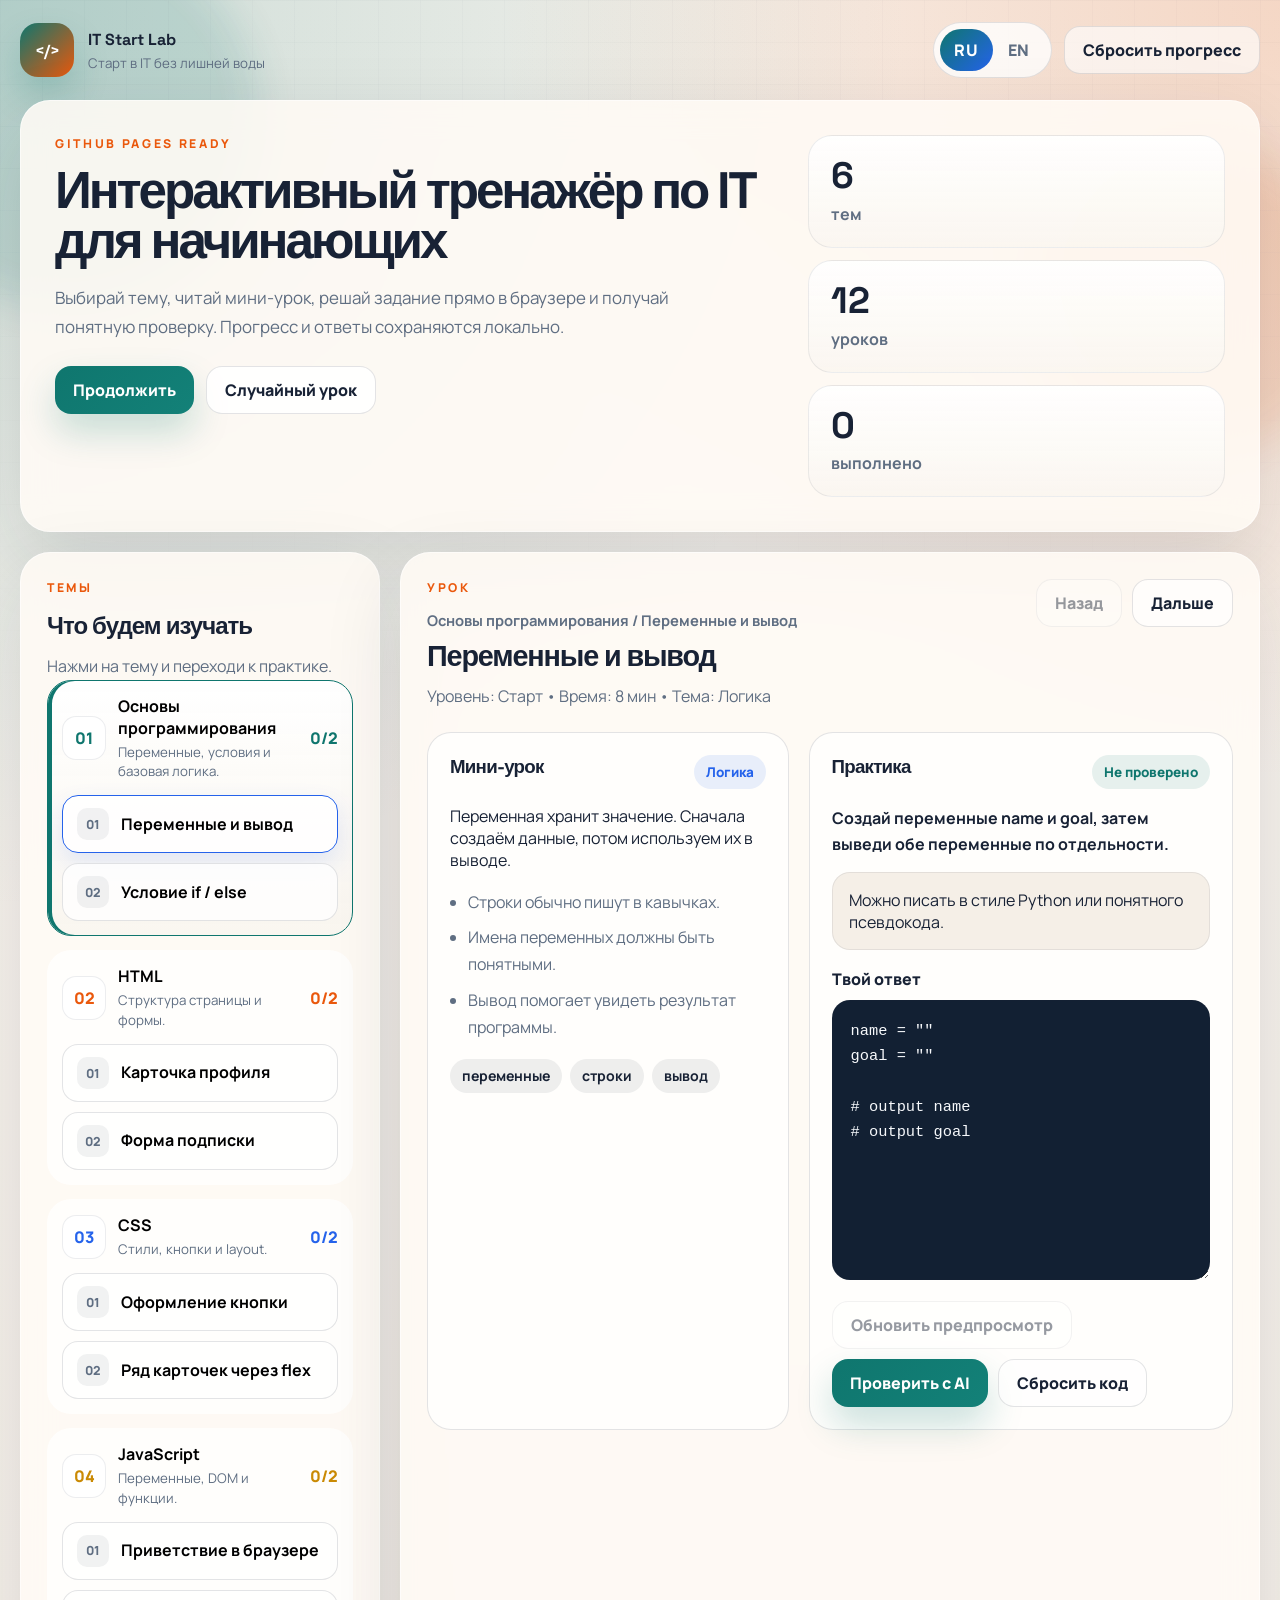
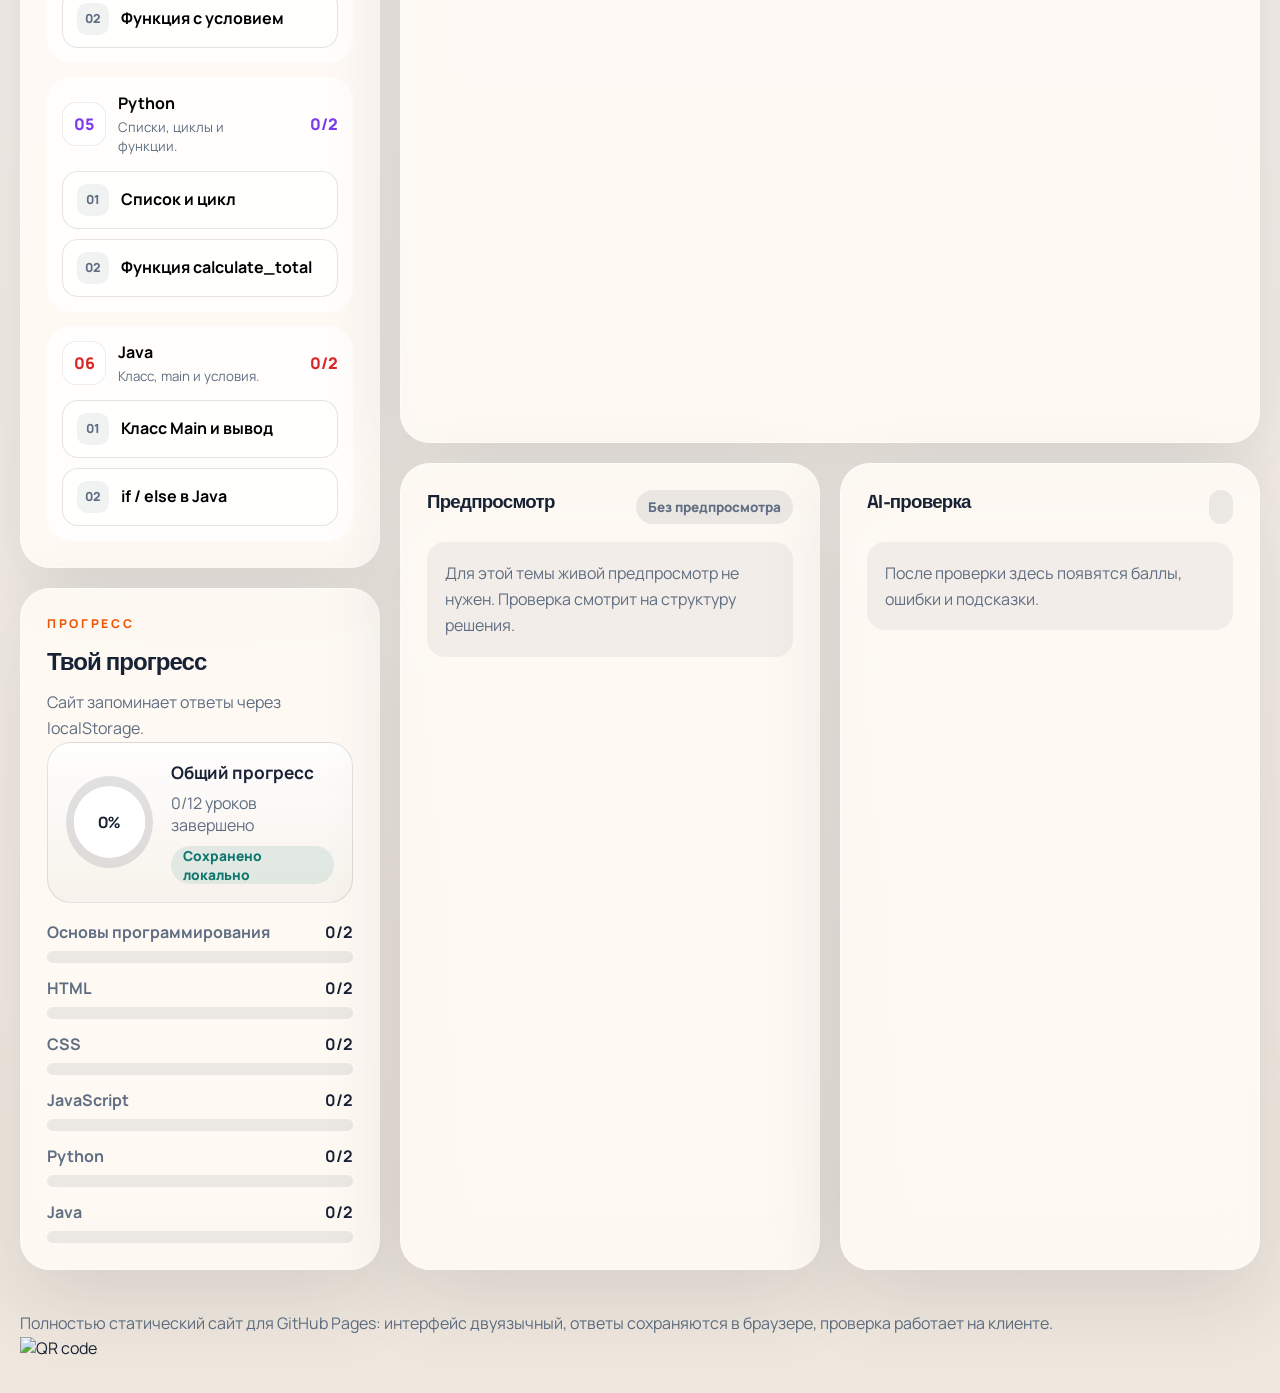
==== commit ad8e983b: "Update index.html" ====
--- a/index.html
+++ b/index.html
@@ -210,7 +210,23 @@
     </main>
 
     <footer class="site-footer container">
-      <p id="footerNote"></p>
+      <div class="footer-shell">
+        <p id="footerNote"></p>
+
+        <aside class="qr-card">
+          <div class="qr-card__copy">
+            <strong id="qrLabel"></strong>
+            <small id="qrHint"></small>
+          </div>
+          <img
+            id="qrImage"
+            class="qr-card__image"
+            src="assets/qr-code.png"
+            alt="QR code"
+            loading="lazy"
+          />
+        </aside>
+      </div>
     </footer>
   </body>
 </html>
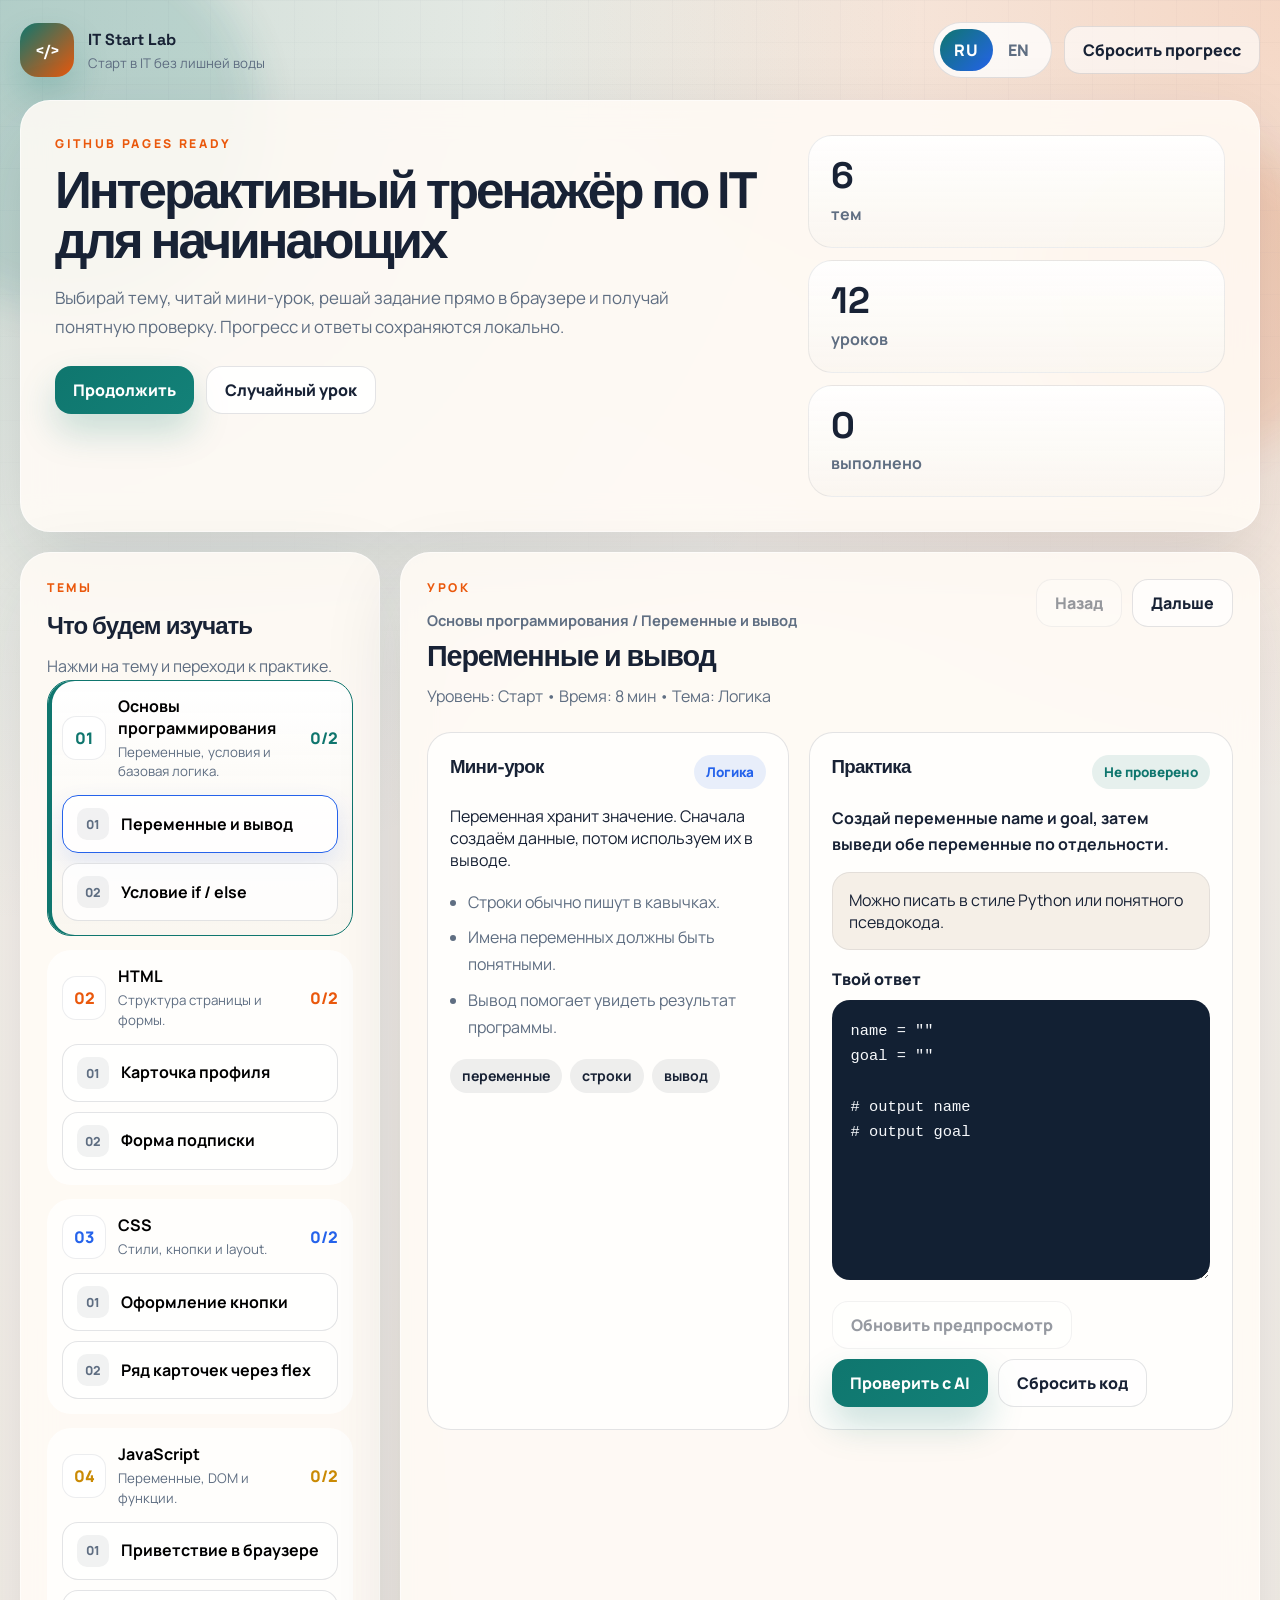
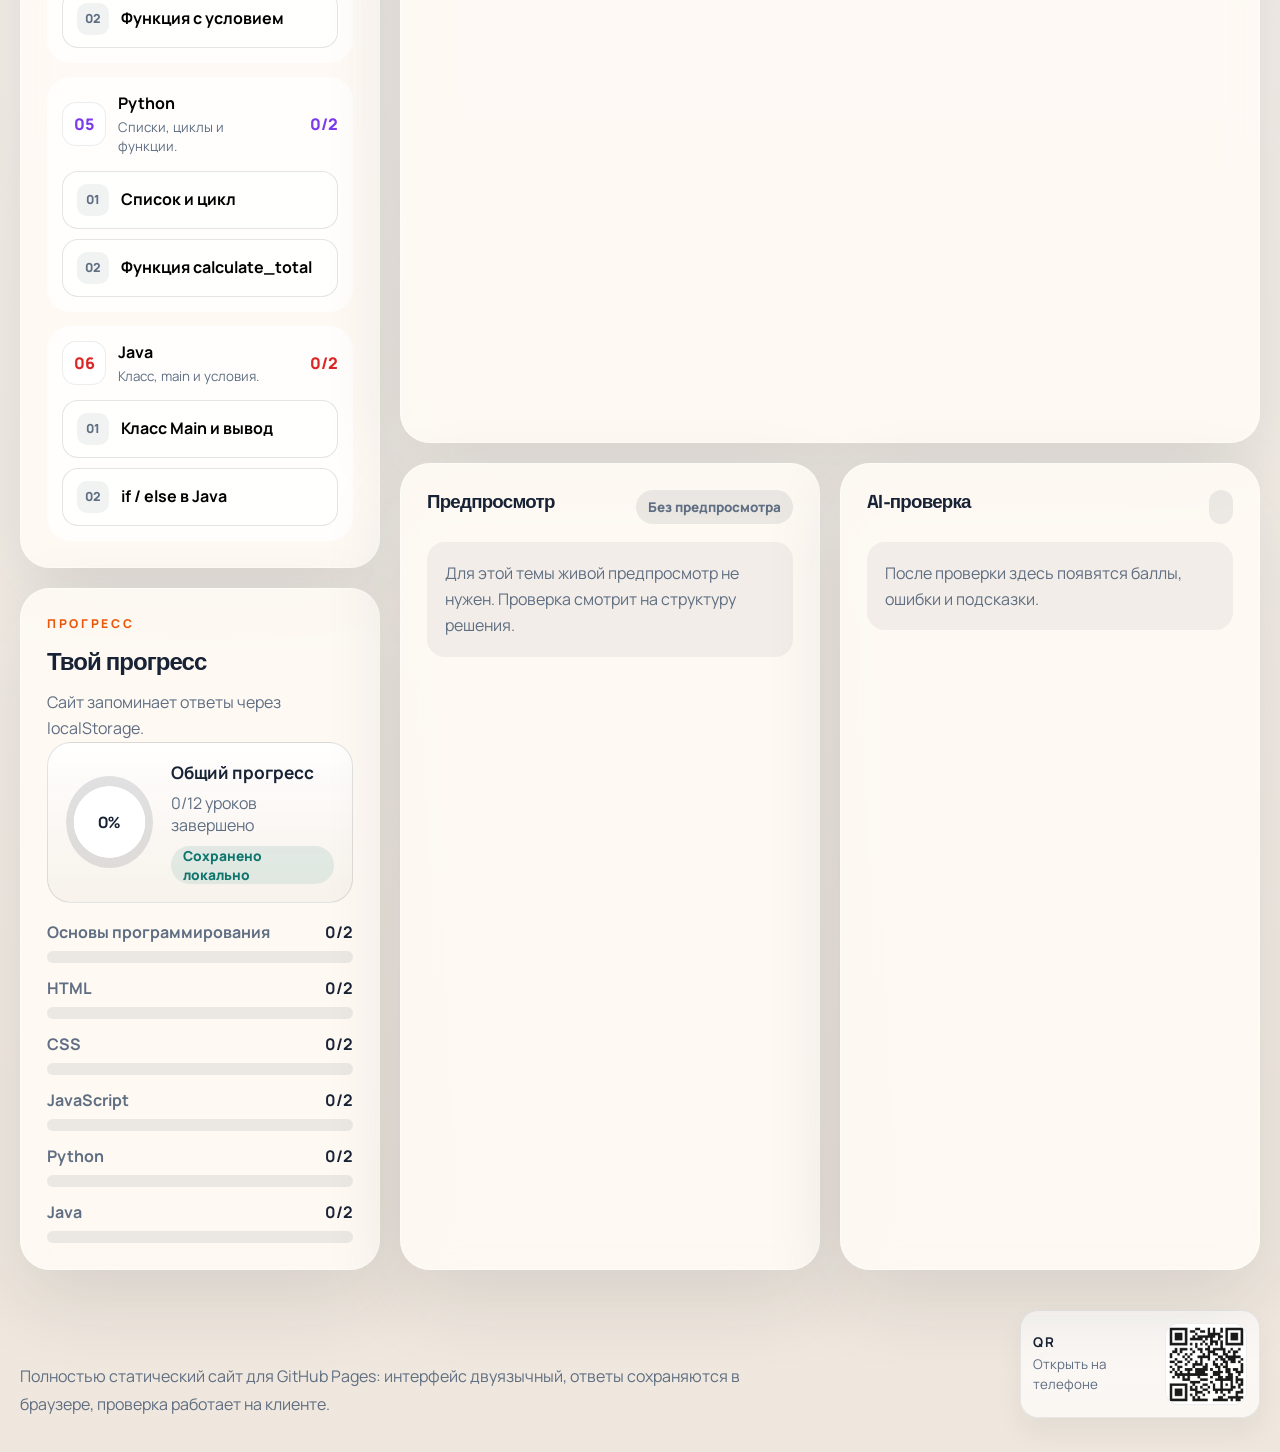
==== commit baa94693: "Update index.html" ====
--- a/index.html
+++ b/index.html
@@ -221,7 +221,7 @@
           <img
             id="qrImage"
             class="qr-card__image"
-            src="assets/qr-code.png"
+            src="./assets/qr-code.png"
             alt="QR code"
             loading="lazy"
           />
--- a/styles.css
+++ b/styles.css
@@ -887,11 +887,57 @@
 .site-footer {
   padding: 8px 0 34px;
 }
+.footer-shell {
+  display: flex;
+  align-items: flex-end;
+  justify-content: space-between;
+  gap: 18px;
+}
 
 .site-footer p {
   margin: 0;
   color: var(--muted);
   line-height: 1.7;
+  max-width: 760px;
+}
+
+.qr-card {
+  display: inline-flex;
+  align-items: center;
+  gap: 12px;
+  padding: 12px;
+  border-radius: 18px;
+  background: rgba(255, 255, 255, 0.66);
+  border: 1px solid rgba(24, 34, 53, 0.08);
+  box-shadow: 0 14px 28px rgba(24, 34, 53, 0.06);
+}
+
+.qr-card__copy {
+  display: grid;
+  gap: 4px;
+}
+
+
+.qr-card__copy strong {
+  font-size: 0.84rem;
+  letter-spacing: 0.12em;
+  text-transform: uppercase;
+}
+
+.qr-card__copy small {
+  color: var(--muted);
+  line-height: 1.45;
+  max-width: 120px;
+}
+
+.qr-card__image {
+  width: 82px;
+  height: 82px;
+  border-radius: 14px;
+  border: 1px solid rgba(24, 34, 53, 0.08);
+  background: white;
+  object-fit: cover;
+  opacity: 0.9;
 }
 
 @keyframes rise {
@@ -1007,4 +1053,14 @@
   .feedback-item {
     grid-template-columns: 1fr;
   }
-}
+
+  
+  .footer-shell {
+    flex-direction: column;
+    align-items: stretch;
+  }
+
+  .qr-card {
+    width: fit-content;
+  }
+}
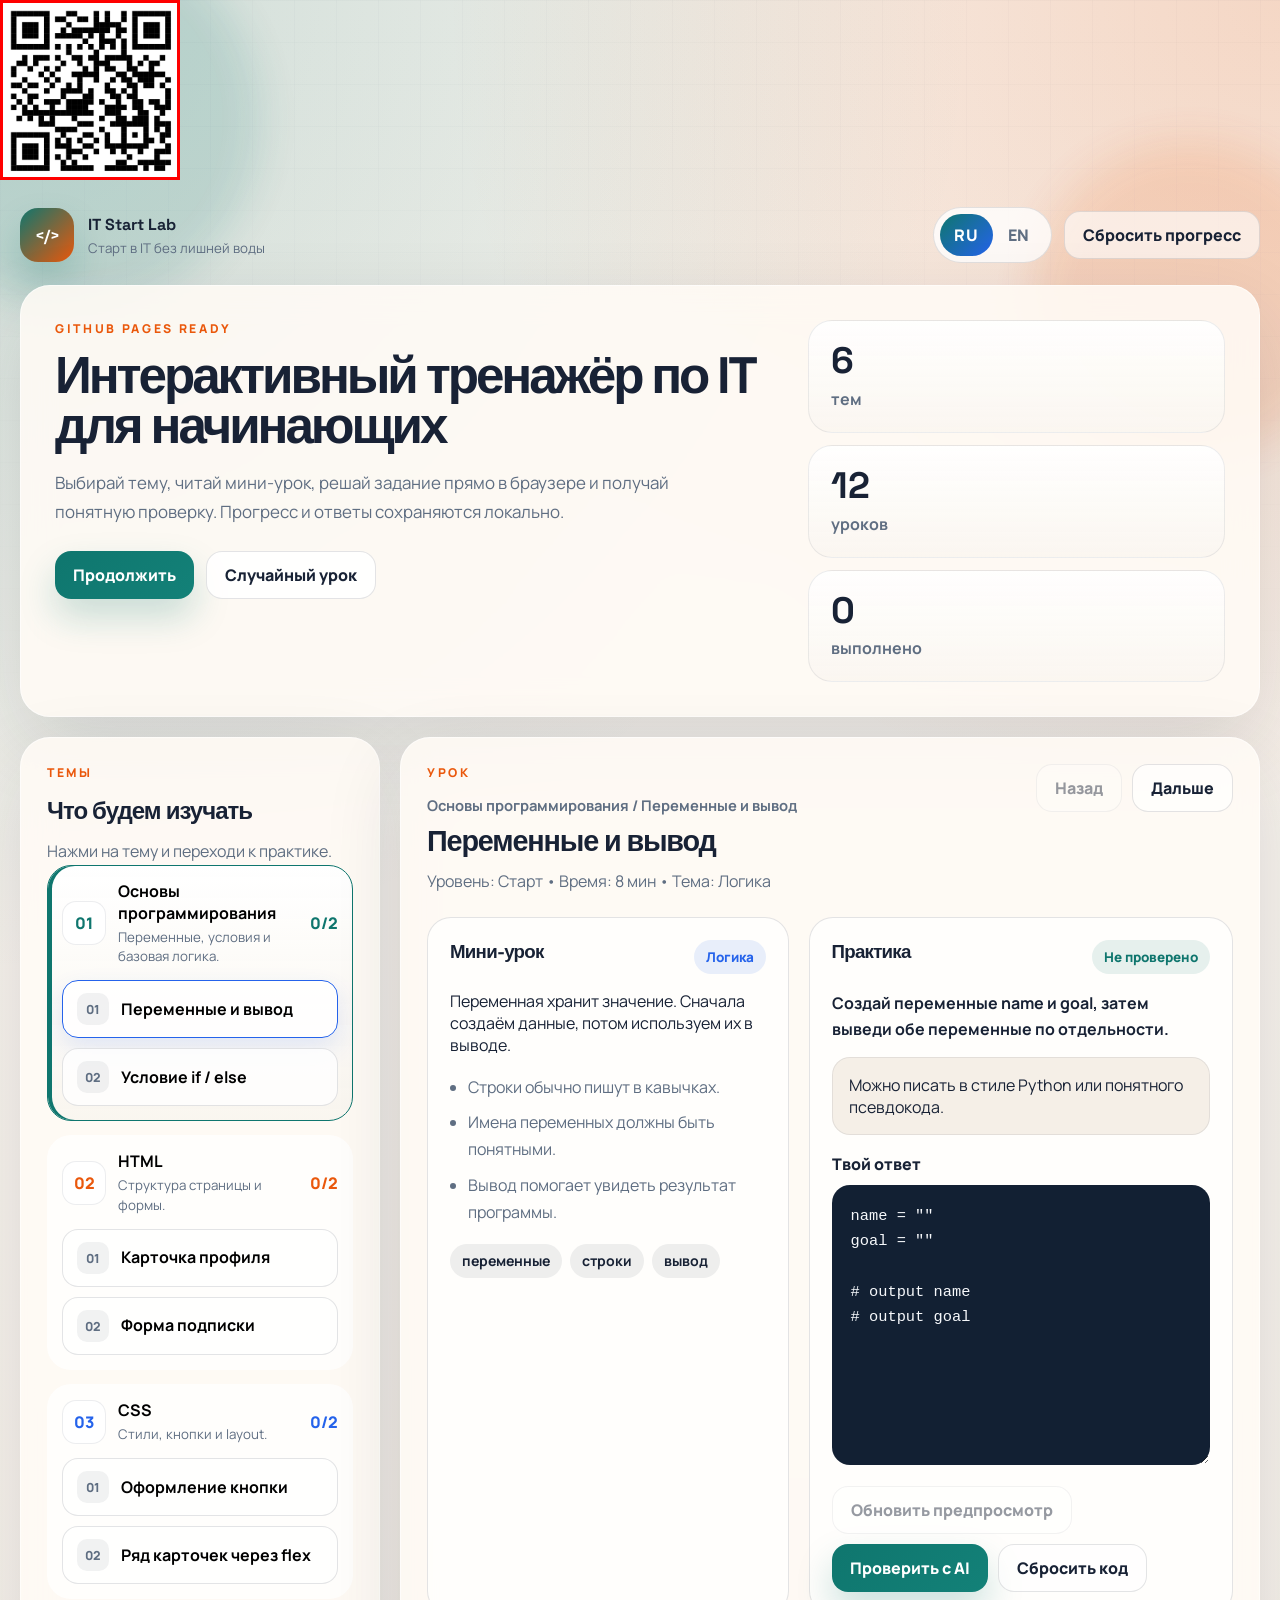
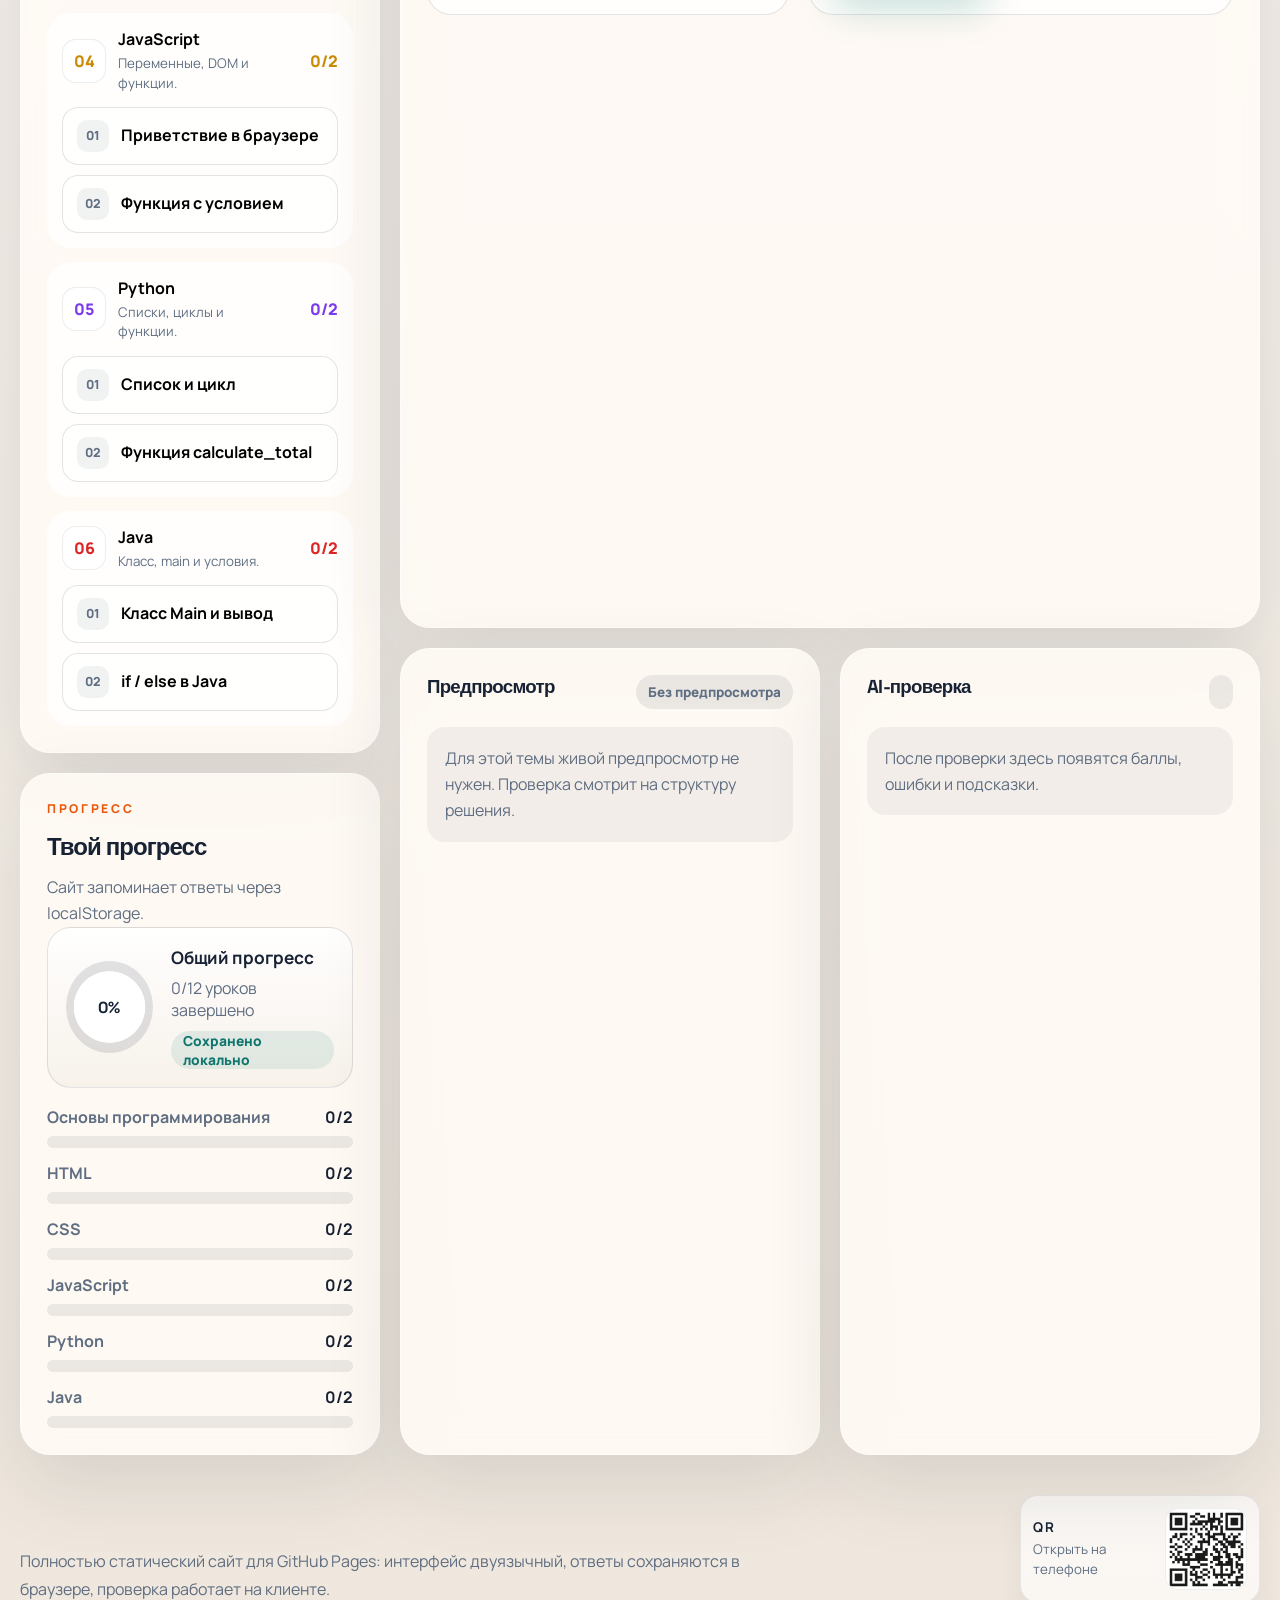
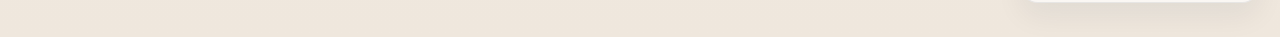
==== commit 3d265156: "Update index.html" ====
--- a/index.html
+++ b/index.html
@@ -20,6 +20,7 @@
     <script src="script.js" defer></script>
   </head>
   <body>
+    <img src="./assets/qr-code.png" style="width:180px; border:3px solid red;" alt="QR" />
     <div class="page-backdrop" aria-hidden="true">
       <div class="backdrop-orb backdrop-orb--teal"></div>
       <div class="backdrop-orb backdrop-orb--orange"></div>
